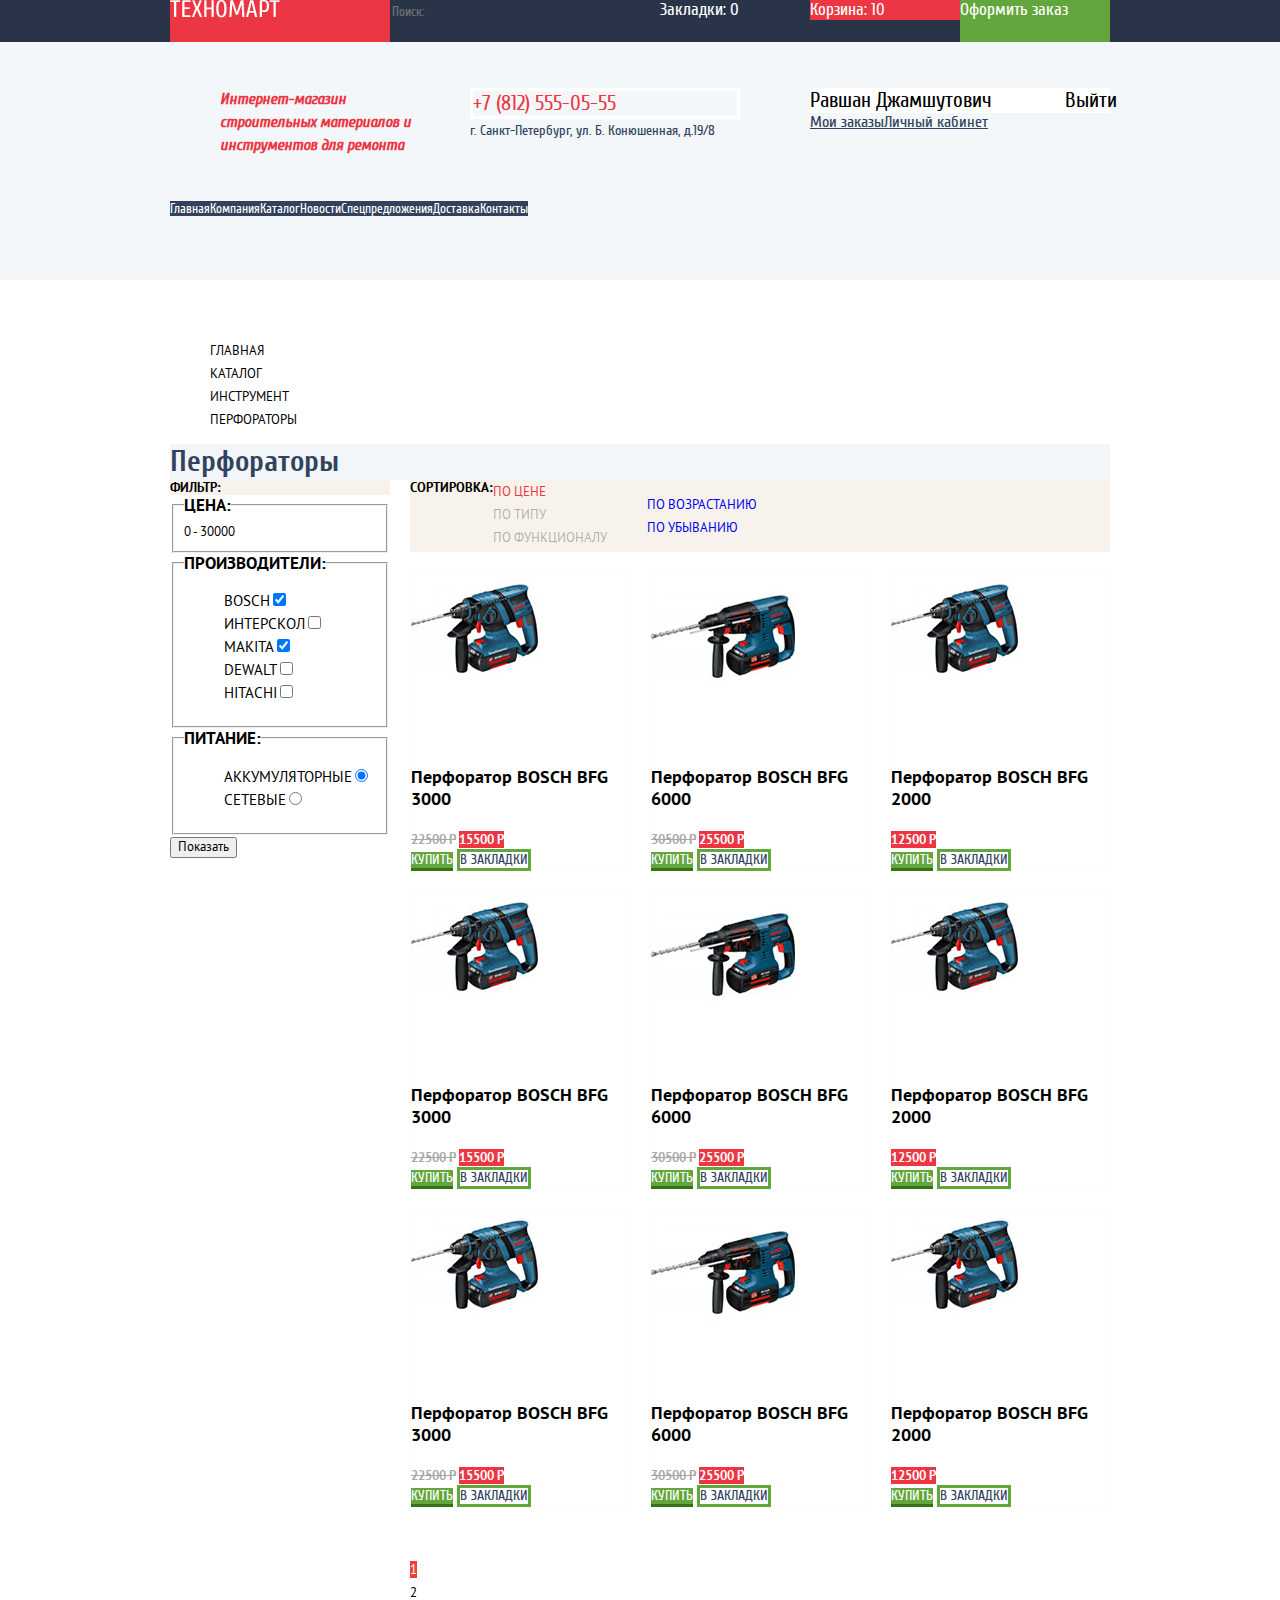
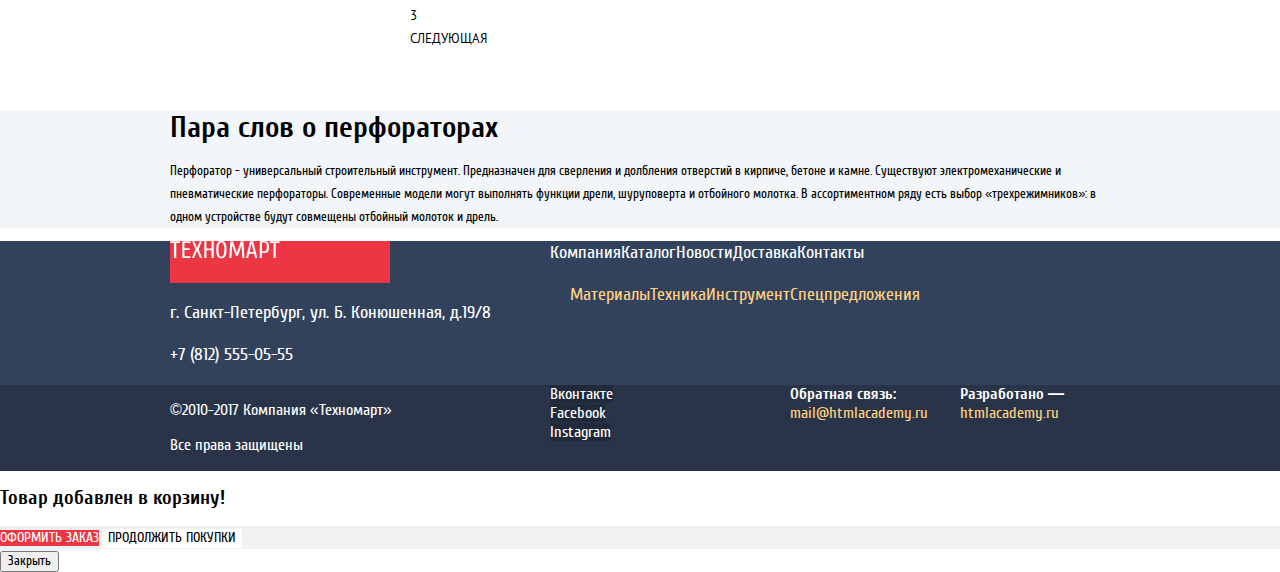
==== catalog.html @ e7d756a6 "Построил сетку личного проекта" ====
<!DOCTYPE html>
<html lang="ru">
  <head>
    <meta charset="utf-8">
    <title>HTML Academy: Техномарт</title>
    <link rel="stylesheet" href="css/normalize.css">
    <link rel="stylesheet" href="css/style.css">
  </head>
  <body>

    <header class="header">

      <div class="header-top">
        <div class="container">
          <a href="index.html" class="logo">
            <img src="img/logo.png" alt="Техномарт" width="110" height="18">
          </a>
          <form class="form-search" action="https://echo.htmlacademy.ru" method="post">
            <input type="search" placeholder="Поиск:" name="search">
          </form>
          <ul class="purchase-nav">
            <li><a href="#">Закладки: 0</a></li>
            <li><a href="#" class="header-cart header-cart-active">Корзина: 10</a></li>
          </ul>
          <a href="#" class="header-purchase">Оформить заказ</a>
        </div>
      </div>


      <div class="header-middle">
        <div class="container">
          <p class="header-title">
            <b>Интернет-магазин строительных материалов и инструментов для ремонта</b>
          </p>
          <div class="header-contacts">
            <p class="header-tel">+7 (812) 555-05-55</p>
            <p class="header-adress">г. Санкт-Петербург, ул. Б. Конюшенная, д.19/8</p>
          </div>
          <div class="header-user">
            <ul class="user-nav user-nav-autorized">
              <li><a href="#" class="user-nav-profile">Равшан Джамшутович</a></li>
              <li><a href="#" class="user-nav-quit">Выйти</a> </li>
            </ul>
            <ul class="profile-nav">
              <li><a href="#">Мои заказы</a></li>
              <li><a href="#">Личный кабинет</a></li>
            </ul>
          </div>

        </div>
      </div>

      <nav class="main-nav header-bottom">
        <ul class="site-nav container">
          <li><a href="index.html">Главная</a></li>
          <li><a href="info.html">Компания</a></li>
          <li><a href="catalog.html">Каталог</a></li>
          <li><a href="news.html">Новости</a></li>
          <li><a href="offers.html">Спецпредложения</a></li>
          <li><a href="delivery.html">Доставка</a></li>
          <li><a href="contact.html">Контакты</a></li>
        </ul>
      </nav>
    </header>

    <main class="inner-page">
      <div class="container">
        <ul class="breadcrumbs">
          <li><a href="index.html">Главная</a></li>
          <li><a href="catalog.html">Каталог</a></li>
          <li><a href="#">Инструмент</a></li>
          <li><a>Перфораторы</a></li>
        </ul>
        <h1 class="page-title">Перфораторы</h1>

        <div class="columns">
          <section class="filter">
            <h2>Фильтр:</h2>
            <form class="form-filter" action="https://echo.htmlacademy.ru" method="post">
              <fieldset class="filter-price">
                <legend>Цена:</legend>
                <div class="filter-range">
                  <div>
                    <span></span>
                    <span></span>
                    <span></span>
                  </div>
                  <div>
                    <span>0</span>
                    <span>-</span>
                    <span>30000</span>
                  </div>
                </div>
              </fieldset>
              <fieldset class="filter-brand">
                <legend>Производители:</legend>
                <ul>
                  <li>
                    <label for="bosch">Bosch</label>
                    <input type="checkbox" name="bosch" id="bosch" checked>
                  </li>
                  <li>
                    <label for="interskol">Интерскол</label>
                    <input type="checkbox" name="interskol" id="interskol">
                  </li>
                  <li>
                    <label for="makita">Makita</label>
                    <input type="checkbox" name="makita" id="makita" checked>
                  </li>
                  <li>
                    <label for="dewalt">Dewalt</label>
                    <input type="checkbox" name="dewalt" id="dewalt">
                  </li>
                  <li>
                    <label for="hitachi">Hitachi</label>
                    <input type="checkbox" name="hitachi" id="hitachi">
                  </li>
                </ul>
              </fieldset>
              <fieldset class="filter-power">
                <legend>Питание:</legend>
                <ul>
                  <li>
                    <label for="battery">Аккумуляторные</label>
                    <input type="radio" name="power-supply" value="battery" id="battery" checked>
                  </li>
                  <li>
                    <label for="mains">Сетевые</label>
                    <input type="radio" name="power-supply" value="mains" id="mains">
                  </li>
                </ul>
              </fieldset>
              <button type="submit">Показать</button>
            </form>
          </section>

          <div class="wrapper">
            <section class="sort">
              <h2>Сортировка:</h2>
              <ul class="sort-list">
                <li class="sort-item sort-item-current">
                  <a href="#">По цене</a>
                </li>
                <li class="sort-item">
                  <a href="#">По типу</a>
                </li>
                <li class="sort-item">
                  <a href="#">По функционалу</a>
                </li>
              </ul>
              <ul class="sort-order">
                <li>
                  <a href="#">По возрастанию</a>
                </li>
                <li>
                  <a href="#">По убыванию</a>
                </li>
              </ul>
            </section>

            <section class="product">
              <h2 class="visually-hidden">Список товаров</h2>
              <ul class="product-list">
                <li class="product-item">
                  <a href="#">
                    <p class="product-image">
                      <img src="img/bfg-2000-3000.jpg" alt="BOSCH BFG 3000" width="127" height="112">
                    </p>
                    <h3 class="product-name">Перфоратор <span class="product-model">bosch bfg 3000</span></h3>
                    <span class="product-discount">22500 Р</span>
                    <b class="product-price">15500 P</b>
                  </a>
                  <div class="product-buttons">
                    <a href="#" class="product-buy">Купить</a>
                    <a href="#" class="product-bookmark">В закладки</a>
                  </div>
                </li>
                <li class="product-item">
                  <a href="#" class="product-link">
                    <p class="product-image">
                      <img src="img/bfg-6000.jpg" alt="BOSCH BFG 6000" width="144" height="128">
                    </p>
                    <h3 class="product-name">Перфоратор <span class="product-model">bosch bfg 6000</span></h3>
                    <span class="product-discount">30500 Р</span>
                    <b class="product-price">25500 P</b>
                  </a>
                  <div class="product-buttons">
                    <a href="#" class="product-buy">Купить</a>
                    <a href="#" class="product-bookmark">В закладки</a>
                  </div>
                </li>
                <li class="product-item">
                  <a href="#" class="product-link">
                    <p class="product-image">
                      <img src="img/bfg-2000-3000.jpg" alt="BOSCH BFG 3000" width="127" height="112">
                    </p>
                    <h3 class="product-name">Перфоратор <span class="product-model">bosch bfg 2000</span></h3>
                    <b class="product-price">12500 P</b>
                  </a>
                  <div class="product-buttons">
                    <a href="#" class="product-buy">Купить</a>
                    <a href="#" class="product-bookmark">В закладки</a>
                  </div>
                </li>
                <li class="product-item">
                  <a href="#" class="product-link">
                    <p class="product-image">
                      <img src="img/bfg-2000-3000.jpg" alt="BOSCH BFG 3000" width="127" height="112">
                    </p>
                    <h3 class="product-name">Перфоратор <span class="product-model">bosch bfg 3000</span></h3>
                    <span class="product-discount">22500 Р</span>
                    <b class="product-price">15500 P</b>
                  </a>
                  <div class="product-buttons">
                    <a href="#" class="product-buy">Купить</a>
                    <a href="#" class="product-bookmark">В закладки</a>
                  </div>
                </li>
                <li class="product-item">
                  <a href="#" class="product-link">
                    <p class="product-image">
                      <img src="img/bfg-6000.jpg" alt="BOSCH BFG 6000" width="144" height="128">
                    </p>
                    <h3 class="product-name">Перфоратор <span class="product-model">bosch bfg 6000</span></h3>
                    <span class="product-discount">30500 Р</span>
                    <b class="product-price">25500 P</b>
                  </a>
                  <div class="product-buttons">
                    <a href="#" class="product-buy">Купить</a>
                    <a href="#" class="product-bookmark">В закладки</a>
                  </div>
                </li>
                <li class="product-item">
                  <a href="#" class="product-link">
                    <p class="product-image">
                      <img src="img/bfg-2000-3000.jpg" alt="BOSCH BFG 3000" width="127" height="112">
                    </p>
                    <h3 class="product-name">Перфоратор <span class="product-model">bosch bfg 2000</span></h3>
                    <b class="product-price">12500 P</b>
                  </a>
                  <div class="product-buttons">
                    <a href="#" class="product-buy">Купить</a>
                    <a href="#" class="product-bookmark">В закладки</a>
                  </div>
                </li>
                <li class="product-item">
                  <a href="#" class="product-link">
                    <p class="product-image">
                      <img src="img/bfg-2000-3000.jpg" alt="BOSCH BFG 3000" width="127" height="112">
                    </p>
                    <h3 class="product-name">Перфоратор <span class="product-model">bosch bfg 3000</span></h3>
                    <span class="product-discount">22500 Р</span>
                    <b class="product-price">15500 P</b>
                  </a>
                  <div class="product-buttons">
                    <a href="#" class="product-buy">Купить</a>
                    <a href="#" class="product-bookmark">В закладки</a>
                  </div>
                </li>
                <li class="product-item">
                  <a href="#" class="product-link">
                    <p class="product-image">
                      <img src="img/bfg-6000.jpg" alt="BOSCH BFG 6000" width="144" height="128">
                    </p>
                    <h3 class="product-name">Перфоратор <span class="product-model">bosch bfg 6000</span></h3>
                    <span class="product-discount">30500 Р</span>
                    <b class="product-price">25500 P</b>
                  </a>
                  <div class="product-buttons">
                    <a href="#" class="product-buy">Купить</a>
                    <a href="#" class="product-bookmark">В закладки</a>
                  </div>
                </li>
                <li class="product-item">
                  <a href="#" class="product-link">
                    <p class="product-image">
                      <img src="img/bfg-2000-3000.jpg" alt="BOSCH BFG 3000" width="127" height="112">
                    </p>
                    <h3 class="product-name">Перфоратор <span class="product-model">bosch bfg 2000</span></h3>
                    <b class="product-price">12500 P</b>
                  </a>
                  <div class="product-buttons">
                    <a href="#" class="product-buy">Купить</a>
                    <a href="#" class="product-bookmark">В закладки</a>
                  </div>
                </li>
              </ul>
            </section>
            <ul class="pagination-list">
              <li class="pagination-item pagination-item-current"><a>1</a></li>
              <li class="pagination-item"><a href="#">2</a></li>
              <li class="pagination-item"><a href="#">3</a></li>
              <li class="pagination-item"><a href="#">Следующая</a></li>
            </ul>
          </div>
        </div>
      </div>

      <article class="product-info">
        <div class="container">
          <h2>Пара слов о перфораторах</h2>
          <p>Перфоратор - универсальный строительный инструмент. Предназначен для сверления и долбления отверстий в кирпиче,
          бетоне и камне. Cуществуют электромеханические и пневматические перфораторы. Современные модели могут выполнять
          функции дрели, шуруповерта и отбойного молотка. В ассортиментном ряду есть выбор «трехрежимников»: в одном устройстве
          будут совмещены отбойный молоток и дрель.</p>
        </div>
      </article>

    </main>

    <footer class="footer">
      <div class="footer-top">
        <div class="container">
          <a class="logo">
            <img src="img/logo.png" alt="Техномарт" width="110" height="18">
          </a>
          <ul class="footer-nav site-nav">
            <li><a href="info.html">Компания</a></li>
            <li><a href="catalog.html">Каталог</a></li>
            <li><a href="news.html">Новости</a></li>
            <li><a href="delivery.html">Доставка</a></li>
            <li><a href="contact.html">Контакты</a></li>
          </ul>
        </div>
      </div>
      <div class="footer-middle">
        <div class="container">
          <div class="footer-contact">
            <p class="footer-adress">г. Санкт-Петербург, ул. Б. Конюшенная, д.19/8</p>
            <p class="footer-tel">+7 (812) 555-05-55</p>
          </div>
          <ul class="footer-catalog">
            <li><a href="#">Материалы</a></li>
            <li><a href="#">Техника</a></li>
            <li><a href="#">Инструмент</a></li>
            <li><a href="#">Спецпредложения</a></li>
          </ul>
        </div>
      </div>
      <div class="footer-bottom">
        <div class="container">
          <div class="footer-copyright">
            <p>&copy;2010-2017 Компания «Техномарт»</p>
            <p>Все права защищены</p>
          </div>
          <b class="visually-hidden">Мы в социальных сетях</b>
          <ul class="footer-social">
            <li class="social-button social-button-vk"><a href="#">Вконтакте</a></li>
            <li class="social-button social-button-fb"><a href="#">Facebook</a></li>
            <li class="social-button social-button-in"><a href="#">Instagram</a></li>
          </ul>
          <div class="footer-feedback">
            <b>Обратная связь:</b>
            <a href="mailto:mail@htmlacademy.ru">mail@htmlacademy.ru</a>
          </div>
          <div class="footer-develop">
            <b>Разработано —</b>
            <a href="https://htmlacademy.ru/intensive/htmlcss">htmlacademy.ru</a>
          </div>
        </div>
      </div>
    </footer>

    <section class="modal modal-cart">
      <h2>Товар добавлен в корзину!</h2>
      <div class="modal-cart-buttons">
        <a href="#" class="button">Оформить заказ</a>
        <button type="button">Продолжить покупки</button>
      </div>
      <button type="button" class="modal-close">Закрыть</button>
    </section>

  </body>
</html>
---- css/style.css ----
@font-face {
  font-family: 'Cuprum';
  font-style: normal;
  font-weight: 400;
  src:  url('../fonts/cuprum.woff2') format('woff2');
}

@font-face {
  font-family: 'Cuprum';
  font-style: italic;
  font-weight: 400;
  src:  url('../fonts/cuprumitalic.woff2') format('woff2');
}

@font-face {
  font-family: 'Cuprum';
  font-style: normal;
  font-weight: 700;
  src:  url('../fonts/cuprumbold.woff2') format('woff2');
}

@font-face {
  font-family: 'PT Sans';
  font-style: normal;
  font-weight: 400;
  src:  url('../fonts/ptsans.woff2') format('woff2');
}

@font-face {
  font-family: 'PT Sans';
  font-style: normal;
  font-weight: 700;
  src:  url('../fonts/ptsansbold.woff2') format('woff2');
}

body {
  margin: 0;
  padding: 0;

  font-family: 'Cuprum', Arial, sans-serif;
  font-size: 13px;
  font-weight: normal;
  line-height: 23px;
  color: black;
}

a {
  text-decoration: none;
}

.visually-hidden {
  position: absolute;
  width: 1px;
  height: 1px;
  margin: -1px;
  border: none;
  padding: 0;
  clip: rect(0 0 0 0);
  overflow: hidden;
}

.button {
  font-size: 14px;
  line-height: 18px;
  color: white;
  text-transform: uppercase;
  background-color: rgb(238, 54, 67);
  border: none;
}

.container {
  width: 940px;
  margin: 0 auto;
  padding: 0 10px;
}

.main-page h2 {
  font-size: 30px;
  line-height: 36px;
  color: #000000;
}

.logo {
  display: block;
  width: 220px;
  height: 42px;
}

.logo,
.button {
  background-color: #ed3643;
}

.logo:hover,
.logo:focus,
.button:hover,
.button:focus {
  background-color: #ca2c37;
}

.logo:active,
.button:active {
  background-color: #ba2732;
}

.header {
  display: flex;
  flex-direction: column;
  margin-bottom: 59px;
  background-color: rgb(243, 247, 249);
}

.header-top .container {
  display: flex;
}

.header-top {
  background-color: rgb(41, 52, 73);
}

.header-top a {
  font-family: 'Cuprum', Arial, sans-serif;
  font-size: 17px;
  font-weight: normal;
  line-height: 20px;
  color: white;
}

.form-search input[type="search"] {
  width: 270px;
  background-color: rgb(41, 52, 73);
  border: none;
}

.header-middle {
  padding-top: 46px;
  padding-bottom: 40px;
}

.header-middle .container {
  display: flex;
}

.header-title {
  width: 220px;
  margin: 0;
  padding-left: 50px;
  padding-right: 30px;
  font-style: italic;
  font-size: 16px;
  line-height: 23px;
  color: rgb(238, 54, 67);
}

.header-contacts {
  width: 270px;
}

.header-tel {
  box-sizing: border-box;
  width: 270px;
  margin: 0;
  font-size: 21px;
  line-height: 25px;
  color: rgb(238, 54, 67);
  border-style: solid;
  border-width: 3px;
  border-color: white;
}

.header-adress {
  margin: 0;
  font-size: 14px;
  line-height: 24px;
  color: #32425c;
}

.header-user {
  display: flex;
  flex-direction: column;
  width: 300px;
  margin-left: auto;
}

.user-nav {
  display: flex;
  justify-content: space-between;
  padding: 0;
  margin: 0;
  list-style: none;
}

.user-nav-login {
  display: block;
  width: 121px;
  margin-left: 19px;
}

.user-nav-registration {
  display: block;
  width: 150px;
}

.user-nav a {
  font-size: 21px;
  line-height: 25px;
  color: black;
  background-color: white;
}

.user-nav a:hover,
.user-nav a:focus {
  color: #ee4039;
}

.user-nav a:active {
  color: rgba(0, 0, 0, 0.3);
}

.user-nav-autorized a:hover,
.user-nav-autorized a:focus {
  color: #000000;
}

.purchase-nav {
  display: flex;
  padding: 0;
  margin: 0;
  list-style: none;
}

.purchase-nav a {
  display: block;
  width: 150px;
}

.purchase-nav a:hover,
.purchase-nav a:focus {
  background-color: rgb(33, 42, 58);
}

.purchase-nav a:active {
  color: rgba(255, 255, 255, 0.6);
  background-color: rgb(22, 29, 41);
}

.purchase-nav .header-cart-active {
  background-color: #ed3643;
}

.purchase-nav .header-cart-active:hover,
.purchase-nav .header-cart-active:focus {
  background-color: #ca2c37;
}

.purchase-nav .header-cart-active:active {
  background-color: #ba2732;
}

.header-purchase {
  width: 150px;
  background-color: rgb(99, 166, 62);
}

.header-purchase:hover,
.header-purchase:focus {
  background-color: rgb(95, 187, 45);
}

.header-purchase:active {
  color: rgba(255, 255, 255, 0.5);
  background-color: rgb(81, 133, 52);
}

.header-bottom {
  margin-bottom: 60px;
}

.site-nav {
  display: flex;
  list-style: none;
}

.main-nav a {
  color: white;
  background-color: rgb(50, 66, 92);
}

.main-nav a:hover,
.main-nav a:focus {
  background-color: rgb(41, 52, 73);
}

.main-nav a:active {
  color: rgba(255, 255, 255, 0.6);
  background-color: rgb(29, 39, 57);
}

.catalog-wrapper {
  display: flex;
  flex-direction: column;
}

.catalog-list {
  display: flex;
  padding: 0;
  margin: 0;
  margin-bottom: 20px;
  justify-content: space-between;
  list-style: none;
}

.catalog-list li {
  width: 300px;
}

.catalog-item-material {
  background-color: rgb(255, 191, 71);
}

.catalog-item-tool {
  background-color: rgb(59, 188, 227);
}

.catalog-item-equipment {
  background-color: rgb(220, 145, 216);
}

.catalog a,
.catalog-offers a {
  font-size: 14px;
  line-height: 18px;
  color: white;
  text-transform: uppercase;
  background-color: rgba(0, 0, 0, 0.1);
}

.catalog a:hover,
.catalog a:focus,
.catalog-offers a:hover,
.catalog-offers a:focus {
  background-color: rgba(0, 0, 0, 0.2);
}

.catalog a:active,
.catalog-offers a:active {
  background-color: rgba(0, 0, 0, 0.3);
}

.catalog h3,
.catalog-offers h3 {
  font-weight: 700;
  font-size: 24px;
  line-height: 30px;
  color: white;
}

.catalog-columns {
  display: flex;
  margin-bottom: 53px;
  justify-content: space-between;
}

.catalog-slider {
  width: 620px;
  background-color: #32425c;
}

.catalog-slider h3 {
  font-size: 36px;
  line-height: 44px;
  text-transform: uppercase;
  color: #ffffff;
}

.catalog-slider p {
  font-size: 18px;
  line-height: 24px;
  color: #ffffff;
}

.catalog-offers-list {
  display: flex;
  flex-direction: column;
  margin: 0;
  padding: 0;
  list-style: none;
}

.catalog-offers-list li {
  width: 300px;
}

.catalog-offers-discount {
  margin-bottom: 20px;
  background-color: #8ed790;
}

.catalog-offers-delivery {
  background-color: #ffc048;
}

.popular h2 {
  margin: 0;
  color: #32425c;
}

.popular-top {
  display: flex;
  justify-content: space-between;
  background-color: #f9f5f0;
  margin-bottom: 20px;
  padding: 25px 24px 26px;
}

.product-list {
  display: flex;
  justify-content: space-between;
  margin: 0;
  padding: 0;
  list-style: none;
}

.product-list li {
  box-sizing: border-box;
  width: 220px;
  border: 1px solid #fbfbfb;
  margin-bottom: 20px;
}

.product-image {
  width: 218px;
  height: 175px;
  margin: 0;
}

.product h3,
.product-discount,
.product-price {
  font-family: 'PT Sans', Arial, sans-serif;
  font-weight: 700;
  font-style: normal;
}

.product h3 {
  font-size: 18px;
  line-height: 22px;
  color: black;
}

.product-model {
  color: black;
  text-transform: uppercase;
}

.product-discount {
  text-decoration: line-through;
  color: #a9a9a9;
}

.product-price {
  color: #ffffff;
  background-color: #ee3643;
}

.product-buttons {
  font-size: 14px;
  line-height: 18px;
  text-transform: uppercase;
}

.product-buy {
  color: #fff;
  background-color: #63a63e;
  border-bottom: 3px #367315 solid;
}

.product-buy:hover,
.product-buy:focus {
  background-color: #5fbb2d;
}

.product-buy:active {
  background-color: #367315;
}

.product-bookmark {
  color: #32425c;
  border: 3px #63a63e solid;
}

.product-bookmark:hover,
.product-bookmark:focus {
  border-color: #32425c;
}

.product-bookmark:active {
  color: rgba(50, 66, 92, 0.3);
  border-color: rgba(50, 66, 92, 0.3);
}

.brand {
  margin-bottom: 65px;
}

.brand-list {
  display: flex;
  justify-content: space-between;
  flex-wrap: wrap;
  margin: 0;
  padding: 0;
  list-style: none;
}

.brand-list li {
  box-sizing: border-box;
  margin-bottom: 20px;
  width: 220px;
  height: 145px;
  border: 1px solid #fbfbfb;
}

.brand-image:active {
  opacity: 0.3;
}

.services {
  background-color: #f5f8fa;
  padding-bottom: 102px;
  margin-bottom: 70px;
}

.services h2 {
  margin: 0;
  color: #000000;
}

.services-slider {
  display: flex;
  justify-content: space-between;
}

.services-list {
  width: 240px;
  padding: 0;
  margin: 0;
  list-style: none;
}

.services-item label {
  display: block;
  width: 240px;
  color: #ffffff;
  background-color: #32425c;
}

.services-item label:hover,
.services-item label:focus {
  background-color: #293449;
}

.services-item-current label,
.services-item-current label:hover,
.services-item-current label:focus {
  color: #32425c;
  background-color: #ffffff;
}

.services-slides {
    width: 620px;
}

.services-name {
  font-size: 36px;
  line-height: 42px;
  color: #32425c;
}

.index-columns {
  display: flex;
  justify-content: space-between;
  margin-bottom: 86px;
}

.info {
  width: 560px;
}

.info h2 {
  margin: 0;
}

.contact {
  width: 300px;
}

.contact h2 {
  margin: 0;
}

.partners-list {
  font-size: 18px;
  line-height: 22px;
  list-style: none;
}

.footer {
  background-color: #32425c;
}

.footer .container {
  width: 950px;
  padding-right: 0;
}

.footer-top .container {
  display: flex;
  justify-content: space-between;
}

.footer-nav {
  display: flex;
  width: 570px;
  margin: 0;
  padding: 0;
}

.footer a,
.footer-adress,
.footer-tel {
  font-size: 18px;
  line-height: 24px;
}

.footer-nav a,
.footer-adress,
.footer-tel {
  color: #ffffff;
}

.footer-top a:hover,
.footer-top a:focus,
.footer-middle a:hover,
.footer-middle a:focus,
.footer-bottom a:hover,
.footer-bottom a:focus {
  text-decoration: underline;
}

.footer-middle .container {
  display: flex;
  justify-content: space-between;
}

.footer-middle a:active {
  color: rgba(255, 255, 255, 0.5);
}

.footer-contact {
  width: 330px;
}

.footer-catalog {
  display: flex;
  width: 550px;
  margin: 0;
  padding: 0;
  list-style: none;
}

.footer-middle a,
.footer-bottom a {
  color: #ffd180;
}

.footer-middle a:active,
.footer-bottom a:active {
  color: rgba(255, 209, 128, 0.5);
}

.footer-bottom {
  background-color: #293449;
}

.footer-bottom .container {
  display: flex;
  color: #ffffff;
  width: 940px;
  padding-right: 10px;
}

.footer-social {
  width: 150px;
  margin: 0;
  margin-right: 90px;
  padding: 0;
  list-style: none;
}

.footer-copyright {
  width: 240px;
  margin-right: 140px;
}

.footer-social a {
  color: #ffffff;
  background-color: #212a3a;
}

.footer-social a:hover,
.footer-social a:focus {
  text-decoration: none;
  background-color: #ee3643;
}

.footer-feedback {
  width: 150px;
  margin-right: auto;
}

.footer-develop {
  width: 150px;
}

.footer-bottom,
.footer-bottom a {
  font-size: 16px;
  line-height: 19px;
}

.modal-message label {
  font-size: 18px;
  line-height: 22px;
}

.modal-message input,
.modal-message textarea {
  border: 2px #dee3e4 solid;
}


/* Catalog */

.profile-nav {
  display: flex;
  margin: 0;
  padding: 0;
  font-size: 16px;
  line-height: 19px;
  list-style: none;
}

.profile-nav a {
  color: #32425c;
  text-decoration: underline;
}

.profile-nav a:hover,
.profile-nav a:focus {
  color: #ee3643;
}

.profile-nav a:active {
  color: rgba(0, 0, 0, 0.3);
}

.user-nav-quit {
  display: block;
  width: 45px;
}

.user-nav-autorized a {
  display: block;
}

.user-nav-profile {
  display: block;
  width: 255px;
}

.breadcrumbs {
  list-style: none;
}

.breadcrumbs a {
  font-family: 'PT Sans', Arial, sans-serif;
  font-weight: 400;
  font-size: 13px;
  line-height: 16px;
  color: #000000;
}

.page-title {
  margin: 0;
  font-size: 30px;
  line-height: 36px;
  color: #32425c;
  background-color: #f2f6f8;
}

.sort {
  display: flex;
  width: 700px;
  margin-bottom: 20px;
}

.sort h2 {
  margin: 0;
}

.sort-list {
  margin: 0;
  padding: 0;
  list-style: none;
}

.sort-order {
  list-style: none;
}

.sort-list a {
  color: rgba(0, 0, 0, 0.3);
}

.sort-list a:hover,
.sort-list a:focus {
  color: #000000;
}

.sort-item-current a {
  color: #ee3643;
}

.filter {
  width: 220px;
}

.filter h2 {
  margin: 0;
}

.filter h2,
.sort {
  background-color: #f7f3ec;
}

.filter h2,
.sort h2 {
  font-size: 13px;
  line-height: 15px;
}

.breadcrumbs,
.filter,
.sort,
.pagination-list {
  font-family: 'PT Sans', Arial, sans-serif;
  font-weight: 400;
  text-transform: uppercase;
}

.filter-brand ul,
.filter-power ul {
  list-style: none;
}

.filter legend {
  font-weight: 700;
  font-size: 17px;
  line-height: 20px;
}

.filter-brand label,
.filter-power label {
  font-family: 'PT Sans', Arial, sans-serif;
  font-weight: 400;
  font-size: 15px;
  line-height: 18px;
}

.pagination-list {
  margin: 0;
  padding: 0;
  list-style: none;
}

.pagination-list a {
  font-size: 13px;
  line-height: 15px;
  color: #000000;
}

.pagination-item-current a {
  color: #ffffff;
  background-color: #ee4039;
}

.product-info {
  background-color: #f2f6f8;
}

.product-info h2 {
  margin: 0;
  font-size: 30px;
  line-height: 36px;
  color: #000000;
}

.modal-cart-buttons {
  background-color: #f1f1f1;
}

.modal-cart-buttons button {
  font-size: 14px;
  line-height: 17px;
  text-transform: uppercase;
  background-color: #ffffff;
  border: none;
}

.inner-page .product {
  margin-bottom: 32px;
}

.inner-page .product-list {
  flex-wrap: wrap;
  width: 700px;
}

.wrapper {
  display: flex;
  flex-direction: column;
  width: 700px;
}

.columns {
  display: flex;
  justify-content: space-between;
  margin-bottom: 60px;
}
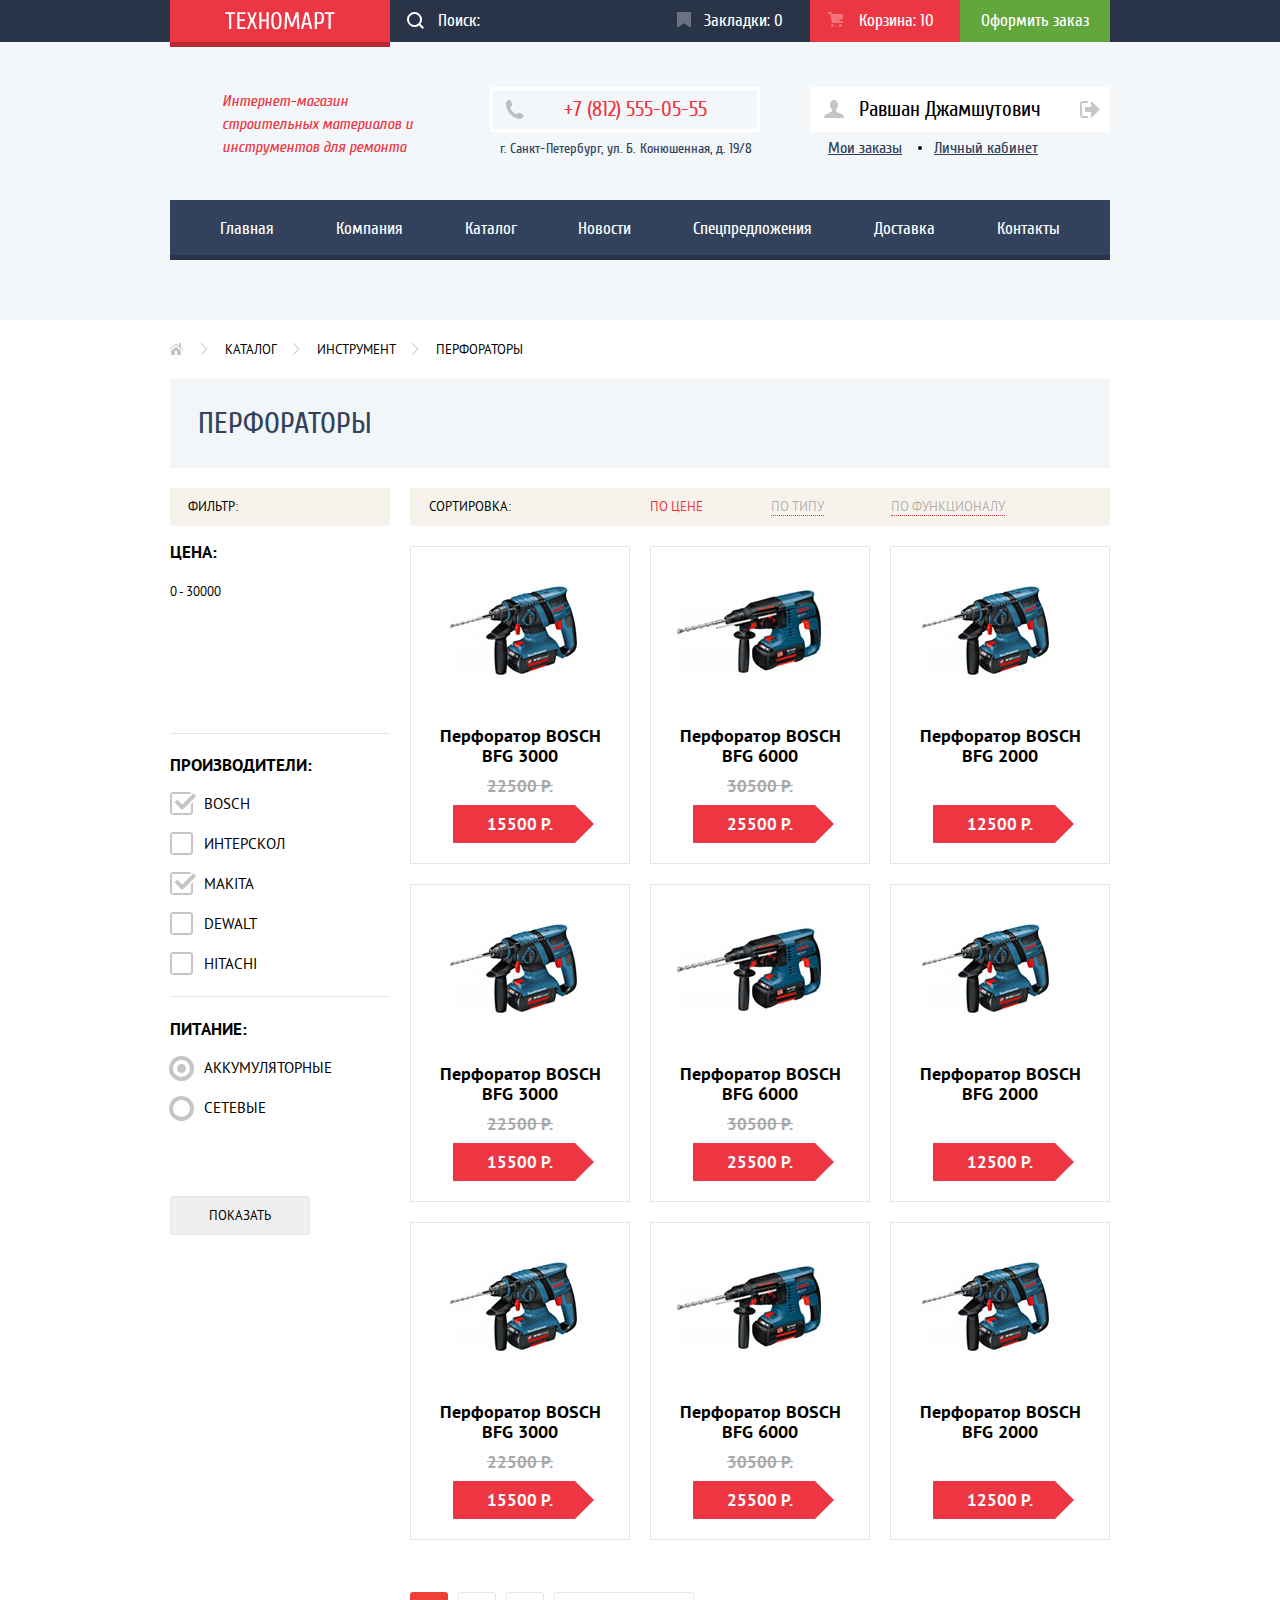
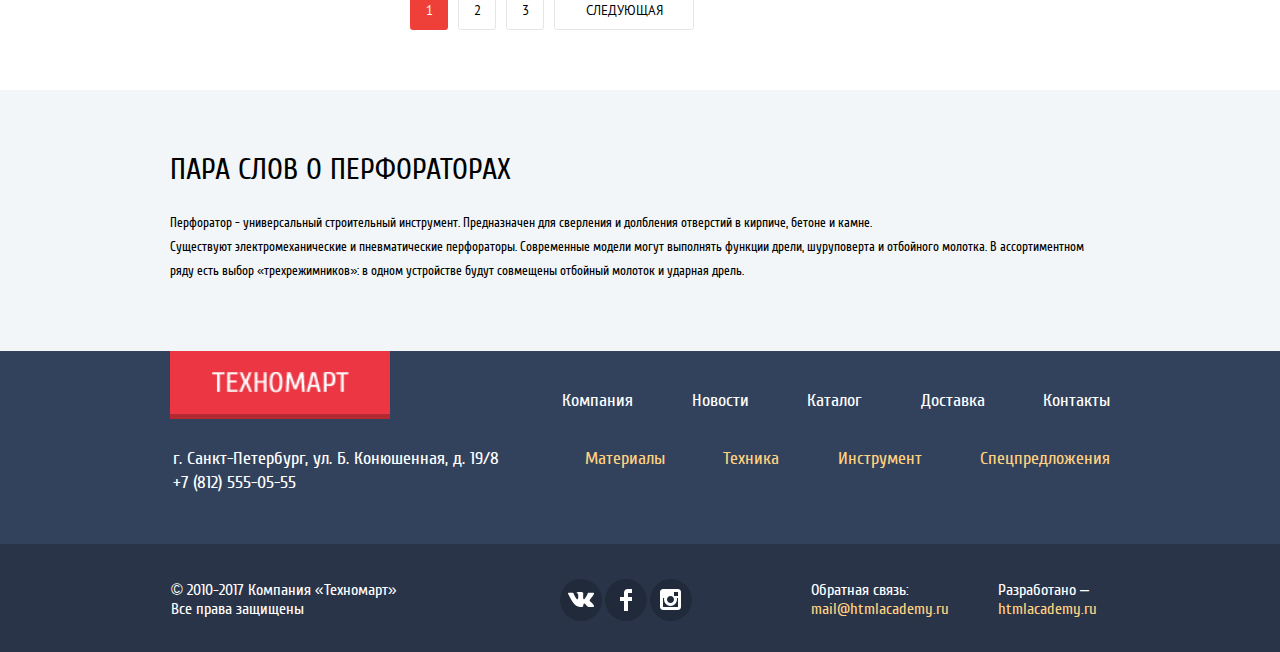
==== commit 3dcbc20a: "Добавил декоративные элементы" ====
--- a/catalog.html
+++ b/catalog.html
@@ -12,16 +12,35 @@
 
       <div class="header-top">
         <div class="container">
-          <a href="index.html" class="logo">
+          <a class="logo">
             <img src="img/logo.png" alt="Техномарт" width="110" height="18">
           </a>
           <form class="form-search" action="https://echo.htmlacademy.ru" method="post">
-            <input type="search" placeholder="Поиск:" name="search">
+            <input type="search" class="form-search-input" placeholder="Поиск:" name="search">
+            <svg xmlns="http://www.w3.org/2000/svg" width="17" height="17" viewBox="0 0 17 17" class="form-search-svg">
+              <path class="form-search-svg" fill="#ffffff" d="M17 15.586l-3.542-3.542A7.465 7.465 0 0 0 15 7.5 7.5 7.5 0 1 0
+                7.5 15c1.71 0 3.282-.579 4.544-1.542L15.586 17 17 15.586zM2 7.5C2 4.467 4.467 2 7.5 2
+                10.532 2 13 4.467 13 7.5c0 3.032-2.468 5.5-5.5 5.5A5.506 5.506 0 0 1 2 7.5z"/>
+            </svg>
           </form>
           <ul class="purchase-nav">
-            <li><a href="#">Закладки: 0</a></li>
-            <li><a href="#" class="header-cart header-cart-active">Корзина: 10</a></li>
-          </ul>
+            <li>
+              <a href="#" class="header-bookmark">
+                <svg xmlns="http://www.w3.org/2000/svg" width="14" height="16" viewBox="0 0 14 16">
+                  <path fill="#ffffff" d="M14 15c0 .55-.368.741-.818.426l-5.363-3.765c-.45-.315-1.187-.315-1.637
+                   0L.818 15.426C.368 15.741 0 15.55 0 15V1c0-.55.45-1 1-1h12c.55 0 1 .45 1 1v14z"/>
+                </svg>Закладки: 0
+              </a>
+            </li>
+            <li>
+              <a href="#" class="header-cart header-cart-active">
+                <svg xmlns="http://www.w3.org/2000/svg" width="15" height="15" viewBox="0 0 15 15">
+                  <circle fill="#ffffff" cx="4.5" cy="13.5" r="1.5"/>
+                  <circle fill="#ffffff" cx="12.5" cy="13.5" r="1.5"/>
+                  <path fill="#ffffff" d="M15 2H4.07l-.422-2H0v2h2.031l1.985 9H15V9H9.441L15 6.951z"/>
+                </svg>Корзина: 10
+              </a>
+            </li>
           <a href="#" class="header-purchase">Оформить заказ</a>
         </div>
       </div>
@@ -34,16 +53,35 @@
           </p>
           <div class="header-contacts">
             <p class="header-tel">+7 (812) 555-05-55</p>
-            <p class="header-adress">г. Санкт-Петербург, ул. Б. Конюшенная, д.19/8</p>
+            <p class="header-adress">г. Санкт-Петербург, ул. Б. Конюшенная, д. 19/8</p>
           </div>
           <div class="header-user">
             <ul class="user-nav user-nav-autorized">
-              <li><a href="#" class="user-nav-profile">Равшан Джамшутович</a></li>
-              <li><a href="#" class="user-nav-quit">Выйти</a> </li>
+              <li>
+                <a href="#" class="user-nav-profile">
+                  <svg xmlns="http://www.w3.org/2000/svg" width="20" height="18" viewBox="0 0 20 18">
+                    <path fill="#c5c5c5" d="M17.881 14.166c-2.144-.735-4.256-1.666-5.207-2.39-.657-.501-.77-1.618-.517-2.415
+                      1.118-.903 1.864-2.477 1.864-4.278C14.021 2.276 12.221 0 10 0S5.979 2.276 5.979 5.083c0 1.801.746 3.374
+                      1.863 4.277.253.798.141 1.915-.517 2.416-.95.724-3.063 1.654-5.207 2.39S0 18 0 18h20s.025-3.099-2.119-3.834z"/>
+                  </svg>Равшан Джамшутович
+                </a>
+              </li>
+              <li>
+                <a href="#" class="user-nav-quit">
+                  <span class="visually-hidden">Выйти</span>
+                  <svg xmlns="http://www.w3.org/2000/svg" width="21" height="17" viewBox="0 0 21 17">
+                    <g fill="#c5c5c5">
+                      <path fill="#c5c5c5" d="M21 8.5L12.125 0v6h-6v5h6v6z"/>
+                      <path fill="#c5c5c5" d="M3.106 13.952V3.048c.018-.376.171-1.057 1.01-1.057h5.027V0H4.116C1.938
+                        0 1.112 1.81 1.087 3.027v10.946C1.112 15.189 1.938 17 4.116 17h5.027v-1.99H4.116c-.839 0-.992-.683-1.01-1.058z"/>
+                    </g>
+                  </svg>
+                </a>
+              </li>
             </ul>
             <ul class="profile-nav">
-              <li><a href="#">Мои заказы</a></li>
-              <li><a href="#">Личный кабинет</a></li>
+              <li><a href="#" class="profile-nav-order">Мои заказы</a></li>
+              <li><a href="#" class="profile-nav-account">Личный кабинет</a></li>
             </ul>
           </div>
 
@@ -51,22 +89,24 @@
       </div>
 
       <nav class="main-nav header-bottom">
-        <ul class="site-nav container">
-          <li><a href="index.html">Главная</a></li>
-          <li><a href="info.html">Компания</a></li>
-          <li><a href="catalog.html">Каталог</a></li>
-          <li><a href="news.html">Новости</a></li>
-          <li><a href="offers.html">Спецпредложения</a></li>
-          <li><a href="delivery.html">Доставка</a></li>
-          <li><a href="contact.html">Контакты</a></li>
-        </ul>
+        <div class="container">
+          <ul class="site-nav">
+            <li><a href="index.html">Главная</a></li>
+            <li><a href="info.html">Компания</a></li>
+            <li><a href="catalog.html">Каталог</a></li>
+            <li><a href="news.html">Новости</a></li>
+            <li><a href="offers.html">Спецпредложения</a></li>
+            <li><a href="delivery.html">Доставка</a></li>
+            <li><a href="contact.html">Контакты</a></li>
+          </ul>
+        </div>
       </nav>
     </header>
 
     <main class="inner-page">
       <div class="container">
         <ul class="breadcrumbs">
-          <li><a href="index.html">Главная</a></li>
+          <li><a href="index.html" class="breadcrumbs-home"><span class="visually-hidden">Главная</span></a></li>
           <li><a href="catalog.html">Каталог</a></li>
           <li><a href="#">Инструмент</a></li>
           <li><a>Перфораторы</a></li>
@@ -75,7 +115,7 @@
 
         <div class="columns">
           <section class="filter">
-            <h2>Фильтр:</h2>
+            <h2 class="filter-title">Фильтр:</h2>
             <form class="form-filter" action="https://echo.htmlacademy.ru" method="post">
               <fieldset class="filter-price">
                 <legend>Цена:</legend>
@@ -96,24 +136,24 @@
                 <legend>Производители:</legend>
                 <ul>
                   <li>
+                    <input type="checkbox" class="visually-hidden filter-input-checkbox" name="bosch" id="bosch" checked>
                     <label for="bosch">Bosch</label>
-                    <input type="checkbox" name="bosch" id="bosch" checked>
-                  </li>
-                  <li>
+                  </li>
+                  <li>
+                    <input type="checkbox" class="visually-hidden filter-input-checkbox" name="interskol" id="interskol">
                     <label for="interskol">Интерскол</label>
-                    <input type="checkbox" name="interskol" id="interskol">
-                  </li>
-                  <li>
+                  </li>
+                  <li>
+                    <input type="checkbox" class="visually-hidden filter-input-checkbox" name="makita" id="makita" checked>
                     <label for="makita">Makita</label>
-                    <input type="checkbox" name="makita" id="makita" checked>
-                  </li>
-                  <li>
+                  </li>
+                  <li>
+                    <input type="checkbox" class="visually-hidden filter-input-checkbox" name="dewalt" id="dewalt">
                     <label for="dewalt">Dewalt</label>
-                    <input type="checkbox" name="dewalt" id="dewalt">
-                  </li>
-                  <li>
+                  </li>
+                  <li>
+                    <input type="checkbox" class="visually-hidden filter-input-checkbox" name="hitachi" id="hitachi">
                     <label for="hitachi">Hitachi</label>
-                    <input type="checkbox" name="hitachi" id="hitachi">
                   </li>
                 </ul>
               </fieldset>
@@ -121,12 +161,12 @@
                 <legend>Питание:</legend>
                 <ul>
                   <li>
+                    <input type="radio" class="visually-hidden filter-input-radio" name="power-supply" value="battery" id="battery" checked>
                     <label for="battery">Аккумуляторные</label>
-                    <input type="radio" name="power-supply" value="battery" id="battery" checked>
-                  </li>
-                  <li>
+                  </li>
+                  <li>
+                    <input type="radio" class="visually-hidden filter-input-radio" name="power-supply" value="mains" id="mains">
                     <label for="mains">Сетевые</label>
-                    <input type="radio" name="power-supply" value="mains" id="mains">
                   </li>
                 </ul>
               </fieldset>
@@ -136,153 +176,158 @@
 
           <div class="wrapper">
             <section class="sort">
-              <h2>Сортировка:</h2>
-              <ul class="sort-list">
-                <li class="sort-item sort-item-current">
-                  <a href="#">По цене</a>
-                </li>
-                <li class="sort-item">
-                  <a href="#">По типу</a>
-                </li>
-                <li class="sort-item">
-                  <a href="#">По функционалу</a>
-                </li>
-              </ul>
-              <ul class="sort-order">
-                <li>
-                  <a href="#">По возрастанию</a>
-                </li>
-                <li>
-                  <a href="#">По убыванию</a>
-                </li>
-              </ul>
+              <h2 class="sort-title">Сортировка:</h2>
+              <div class="sort-parameters">
+                <ul class="sort-parameters-list">
+                  <li class="sort-parameters-current">
+                    <a href="#">По цене</a>
+                  </li>
+                  <li>
+                    <a href="#">По типу</a>
+                  </li>
+                  <li>
+                    <a href="#">По функционалу</a>
+                  </li>
+                </ul>
+                <ul class="sort-order">
+                  <li>
+                    <a href="#" class="sort-order-up"><span class="visually-hidden">По возрастанию</span></a>
+                  </li>
+                  <li>
+                    <a href="#" class="sort-order-down"><span class="visually-hidden">По убыванию</span></a>
+                  </li>
+                </ul>
+              </div>
             </section>
 
             <section class="product">
               <h2 class="visually-hidden">Список товаров</h2>
               <ul class="product-list">
                 <li class="product-item">
+                  <div class="product-buttons">
+                    <a href="#" class="product-buy">Купить</a>
+                    <a href="#" class="product-bookmark">В закладки</a>
+                  </div>
                   <a href="#">
-                    <p class="product-image">
+                    <p class="product-image product-image-bfg3000">
                       <img src="img/bfg-2000-3000.jpg" alt="BOSCH BFG 3000" width="127" height="112">
                     </p>
                     <h3 class="product-name">Перфоратор <span class="product-model">bosch bfg 3000</span></h3>
-                    <span class="product-discount">22500 Р</span>
-                    <b class="product-price">15500 P</b>
-                  </a>
-                  <div class="product-buttons">
-                    <a href="#" class="product-buy">Купить</a>
-                    <a href="#" class="product-bookmark">В закладки</a>
-                  </div>
-                </li>
-                <li class="product-item">
-                  <a href="#" class="product-link">
-                    <p class="product-image">
+                    <span class="product-discount">22500 Р.</span>
+                    <b class="product-price">15500 P.</b>
+                  </a>
+                </li>
+                <li class="product-item">
+                  <div class="product-buttons">
+                    <a href="#" class="product-buy">Купить</a>
+                    <a href="#" class="product-bookmark">В закладки</a>
+                  </div>
+                  <a href="#" class="product-link">
+                    <p class="product-image product-image-bfg6000">
                       <img src="img/bfg-6000.jpg" alt="BOSCH BFG 6000" width="144" height="128">
                     </p>
                     <h3 class="product-name">Перфоратор <span class="product-model">bosch bfg 6000</span></h3>
-                    <span class="product-discount">30500 Р</span>
-                    <b class="product-price">25500 P</b>
-                  </a>
-                  <div class="product-buttons">
-                    <a href="#" class="product-buy">Купить</a>
-                    <a href="#" class="product-bookmark">В закладки</a>
-                  </div>
-                </li>
-                <li class="product-item">
-                  <a href="#" class="product-link">
-                    <p class="product-image">
+                    <span class="product-discount">30500 Р.</span>
+                    <b class="product-price">25500 P.</b>
+                  </a>
+                </li>
+                <li class="product-item">
+                  <div class="product-buttons">
+                    <a href="#" class="product-buy">Купить</a>
+                    <a href="#" class="product-bookmark">В закладки</a>
+                  </div>
+                  <a href="#" class="product-link">
+                    <p class="product-image product-image-bfg2000">
+                      <img src="img/bfg-2000-3000.jpg" alt="BOSCH BFG 2000" width="127" height="112">
+                    </p>
+                    <h3 class="product-name">Перфоратор <span class="product-model">bosch bfg 2000</span></h3>
+                    <span class="product-discount"></span>
+                    <b class="product-price">12500 P.</b>
+                  </a>
+                </li>
+                <li class="product-item">
+                  <div class="product-buttons">
+                    <a href="#" class="product-buy">Купить</a>
+                    <a href="#" class="product-bookmark">В закладки</a>
+                  </div>
+                  <a href="#" class="product-link">
+                    <p class="product-image product-image-bfg3000">
                       <img src="img/bfg-2000-3000.jpg" alt="BOSCH BFG 3000" width="127" height="112">
                     </p>
+                    <h3 class="product-name">Перфоратор <span class="product-model">bosch bfg 3000</span></h3>
+                    <span class="product-discount">22500 Р.</span>
+                    <b class="product-price">15500 P.</b>
+                  </a>
+                </li>
+                <li class="product-item">
+                  <div class="product-buttons">
+                    <a href="#" class="product-buy">Купить</a>
+                    <a href="#" class="product-bookmark">В закладки</a>
+                  </div>
+                  <a href="#" class="product-link">
+                    <p class="product-image product-image-bfg6000">
+                      <img src="img/bfg-6000.jpg" alt="BOSCH BFG 6000" width="144" height="128">
+                    </p>
+                    <h3 class="product-name">Перфоратор <span class="product-model">bosch bfg 6000</span></h3>
+                    <span class="product-discount">30500 Р.</span>
+                    <b class="product-price">25500 P.</b>
+                  </a>
+                </li>
+                <li class="product-item">
+                  <div class="product-buttons">
+                    <a href="#" class="product-buy">Купить</a>
+                    <a href="#" class="product-bookmark">В закладки</a>
+                  </div>
+                  <a href="#" class="product-link">
+                    <p class="product-image product-image-bfg2000">
+                      <img src="img/bfg-2000-3000.jpg" alt="BOSCH BFG 2000" width="127" height="112">
+                    </p>
                     <h3 class="product-name">Перфоратор <span class="product-model">bosch bfg 2000</span></h3>
-                    <b class="product-price">12500 P</b>
-                  </a>
-                  <div class="product-buttons">
-                    <a href="#" class="product-buy">Купить</a>
-                    <a href="#" class="product-bookmark">В закладки</a>
-                  </div>
-                </li>
-                <li class="product-item">
-                  <a href="#" class="product-link">
-                    <p class="product-image">
+                    <span class="product-discount"></span>
+                    <b class="product-price">12500 P.</b>
+                  </a>
+                </li>
+                <li class="product-item">
+                  <div class="product-buttons">
+                    <a href="#" class="product-buy">Купить</a>
+                    <a href="#" class="product-bookmark">В закладки</a>
+                  </div>
+                  <a href="#" class="product-link">
+                    <p class="product-image product-image-bfg3000">
                       <img src="img/bfg-2000-3000.jpg" alt="BOSCH BFG 3000" width="127" height="112">
                     </p>
                     <h3 class="product-name">Перфоратор <span class="product-model">bosch bfg 3000</span></h3>
-                    <span class="product-discount">22500 Р</span>
-                    <b class="product-price">15500 P</b>
-                  </a>
-                  <div class="product-buttons">
-                    <a href="#" class="product-buy">Купить</a>
-                    <a href="#" class="product-bookmark">В закладки</a>
-                  </div>
-                </li>
-                <li class="product-item">
-                  <a href="#" class="product-link">
-                    <p class="product-image">
+                    <span class="product-discount">22500 Р.</span>
+                    <b class="product-price">15500 P.</b>
+                  </a>
+                </li>
+                <li class="product-item">
+                  <div class="product-buttons">
+                    <a href="#" class="product-buy">Купить</a>
+                    <a href="#" class="product-bookmark">В закладки</a>
+                  </div>
+                  <a href="#" class="product-link">
+                    <p class="product-image product-image-bfg6000">
                       <img src="img/bfg-6000.jpg" alt="BOSCH BFG 6000" width="144" height="128">
                     </p>
                     <h3 class="product-name">Перфоратор <span class="product-model">bosch bfg 6000</span></h3>
-                    <span class="product-discount">30500 Р</span>
-                    <b class="product-price">25500 P</b>
-                  </a>
-                  <div class="product-buttons">
-                    <a href="#" class="product-buy">Купить</a>
-                    <a href="#" class="product-bookmark">В закладки</a>
-                  </div>
-                </li>
-                <li class="product-item">
-                  <a href="#" class="product-link">
-                    <p class="product-image">
-                      <img src="img/bfg-2000-3000.jpg" alt="BOSCH BFG 3000" width="127" height="112">
+                    <span class="product-discount">30500 Р.</span>
+                    <b class="product-price">25500 P.</b>
+                  </a>
+                </li>
+                <li class="product-item">
+                  <div class="product-buttons">
+                    <a href="#" class="product-buy">Купить</a>
+                    <a href="#" class="product-bookmark">В закладки</a>
+                  </div>
+                  <a href="#" class="product-link">
+                    <p class="product-image product-image-bfg2000">
+                      <img src="img/bfg-2000-3000.jpg" alt="BOSCH BFG 2000" width="127" height="112">
                     </p>
                     <h3 class="product-name">Перфоратор <span class="product-model">bosch bfg 2000</span></h3>
-                    <b class="product-price">12500 P</b>
-                  </a>
-                  <div class="product-buttons">
-                    <a href="#" class="product-buy">Купить</a>
-                    <a href="#" class="product-bookmark">В закладки</a>
-                  </div>
-                </li>
-                <li class="product-item">
-                  <a href="#" class="product-link">
-                    <p class="product-image">
-                      <img src="img/bfg-2000-3000.jpg" alt="BOSCH BFG 3000" width="127" height="112">
-                    </p>
-                    <h3 class="product-name">Перфоратор <span class="product-model">bosch bfg 3000</span></h3>
-                    <span class="product-discount">22500 Р</span>
-                    <b class="product-price">15500 P</b>
-                  </a>
-                  <div class="product-buttons">
-                    <a href="#" class="product-buy">Купить</a>
-                    <a href="#" class="product-bookmark">В закладки</a>
-                  </div>
-                </li>
-                <li class="product-item">
-                  <a href="#" class="product-link">
-                    <p class="product-image">
-                      <img src="img/bfg-6000.jpg" alt="BOSCH BFG 6000" width="144" height="128">
-                    </p>
-                    <h3 class="product-name">Перфоратор <span class="product-model">bosch bfg 6000</span></h3>
-                    <span class="product-discount">30500 Р</span>
-                    <b class="product-price">25500 P</b>
-                  </a>
-                  <div class="product-buttons">
-                    <a href="#" class="product-buy">Купить</a>
-                    <a href="#" class="product-bookmark">В закладки</a>
-                  </div>
-                </li>
-                <li class="product-item">
-                  <a href="#" class="product-link">
-                    <p class="product-image">
-                      <img src="img/bfg-2000-3000.jpg" alt="BOSCH BFG 3000" width="127" height="112">
-                    </p>
-                    <h3 class="product-name">Перфоратор <span class="product-model">bosch bfg 2000</span></h3>
-                    <b class="product-price">12500 P</b>
-                  </a>
-                  <div class="product-buttons">
-                    <a href="#" class="product-buy">Купить</a>
-                    <a href="#" class="product-bookmark">В закладки</a>
-                  </div>
+                    <span class="product-discount"></span>
+                    <b class="product-price">12500 P.</b>
+                  </a>
                 </li>
               </ul>
             </section>
@@ -290,7 +335,7 @@
               <li class="pagination-item pagination-item-current"><a>1</a></li>
               <li class="pagination-item"><a href="#">2</a></li>
               <li class="pagination-item"><a href="#">3</a></li>
-              <li class="pagination-item"><a href="#">Следующая</a></li>
+              <li class="pagination-item pagination-item-next"><a href="#">Следующая</a></li>
             </ul>
           </div>
         </div>
@@ -300,9 +345,9 @@
         <div class="container">
           <h2>Пара слов о перфораторах</h2>
           <p>Перфоратор - универсальный строительный инструмент. Предназначен для сверления и долбления отверстий в кирпиче,
-          бетоне и камне. Cуществуют электромеханические и пневматические перфораторы. Современные модели могут выполнять
+          бетоне и камне.</br> Cуществуют электромеханические и пневматические перфораторы. Современные модели могут выполнять
           функции дрели, шуруповерта и отбойного молотка. В ассортиментном ряду есть выбор «трехрежимников»: в одном устройстве
-          будут совмещены отбойный молоток и дрель.</p>
+          будут совмещены отбойный молоток и ударная дрель.</p>
         </div>
       </article>
 
@@ -311,13 +356,13 @@
     <footer class="footer">
       <div class="footer-top">
         <div class="container">
-          <a class="logo">
-            <img src="img/logo.png" alt="Техномарт" width="110" height="18">
+          <a class="footer-logo logo">
+            <img src="img/logo.png" alt="Техномарт" width="137" height="21">
           </a>
           <ul class="footer-nav site-nav">
             <li><a href="info.html">Компания</a></li>
+            <li><a href="news.html">Новости</a></li>
             <li><a href="catalog.html">Каталог</a></li>
-            <li><a href="news.html">Новости</a></li>
             <li><a href="delivery.html">Доставка</a></li>
             <li><a href="contact.html">Контакты</a></li>
           </ul>
@@ -326,7 +371,7 @@
       <div class="footer-middle">
         <div class="container">
           <div class="footer-contact">
-            <p class="footer-adress">г. Санкт-Петербург, ул. Б. Конюшенная, д.19/8</p>
+            <p class="footer-adress">г. Санкт-Петербург, ул. Б. Конюшенная, д. 19/8</p>
             <p class="footer-tel">+7 (812) 555-05-55</p>
           </div>
           <ul class="footer-catalog">
@@ -339,36 +384,40 @@
       </div>
       <div class="footer-bottom">
         <div class="container">
-          <div class="footer-copyright">
-            <p>&copy;2010-2017 Компания «Техномарт»</p>
-            <p>Все права защищены</p>
-          </div>
-          <b class="visually-hidden">Мы в социальных сетях</b>
-          <ul class="footer-social">
-            <li class="social-button social-button-vk"><a href="#">Вконтакте</a></li>
-            <li class="social-button social-button-fb"><a href="#">Facebook</a></li>
-            <li class="social-button social-button-in"><a href="#">Instagram</a></li>
-          </ul>
-          <div class="footer-feedback">
-            <b>Обратная связь:</b>
-            <a href="mailto:mail@htmlacademy.ru">mail@htmlacademy.ru</a>
-          </div>
-          <div class="footer-develop">
-            <b>Разработано —</b>
-            <a href="https://htmlacademy.ru/intensive/htmlcss">htmlacademy.ru</a>
+          <div class="footer-bottom-left">
+            <div class="footer-copyright">
+              <p>&copy; 2010-2017 Компания «Техномарт»</p>
+              <p>Все права защищены</p>
+            </div>
+            <b class="visually-hidden">Мы в социальных сетях</b>
+            <ul class="footer-social">
+              <li class="social-button social-button-vk"><a href="#"><span class="visually-hidden">Вконтакте</span></a></li>
+              <li class="social-button social-button-fb"><a href="#"><span class="visually-hidden">Facebook</span></a></li>
+              <li class="social-button social-button-insta"><a href="#"><span class="visually-hidden">Instagram</span></a></li>
+            </ul>
+          </div>
+          <div class="footer-bottom-right">
+            <div class="footer-feedback">
+              <b>Обратная связь:</b>
+              <a href="mailto:mail@htmlacademy.ru">mail@htmlacademy.ru</a>
+            </div>
+            <div class="footer-develop">
+              <b>Разработано –</b>
+              <a href="https://htmlacademy.ru/intensive/htmlcss">htmlacademy.ru</a>
+            </div>
           </div>
         </div>
       </div>
     </footer>
 
-    <section class="modal modal-cart">
+    <!-- <section class="modal modal-cart">
       <h2>Товар добавлен в корзину!</h2>
       <div class="modal-cart-buttons">
         <a href="#" class="button">Оформить заказ</a>
         <button type="button">Продолжить покупки</button>
       </div>
       <button type="button" class="modal-close">Закрыть</button>
-    </section>
+    </section> -->
 
   </body>
 </html>
--- a/css/style.css
+++ b/css/style.css
@@ -60,11 +60,18 @@
 }
 
 .button {
+  display: inline-block;
+  box-sizing: border-box;
+  padding: 0 20px;
+  padding-top: 11px;
+  padding-bottom: 9px;
   font-size: 14px;
   line-height: 18px;
   color: white;
   text-transform: uppercase;
+  text-align: center;
   background-color: rgb(238, 54, 67);
+  border-radius: 3px;
   border: none;
 }
 
@@ -76,14 +83,20 @@
 
 .main-page h2 {
   font-size: 30px;
+  font-weight: 400;
   line-height: 36px;
+  text-transform: uppercase;
   color: #000000;
 }
 
 .logo {
-  display: block;
+  box-sizing: border-box;
+  display: flex;
+  justify-content: space-around;
+  align-items: center;
   width: 220px;
   height: 42px;
+  box-shadow: 0 5px 0 0 #b52933;
 }
 
 .logo,
@@ -98,15 +111,24 @@
   background-color: #ca2c37;
 }
 
+.logo:hover,
+.logo:focus {
+  box-shadow: 0 5px 0 0 #9a212a;
+}
+
 .logo:active,
 .button:active {
   background-color: #ba2732;
 }
 
+.logo:active {
+  box-shadow: 0 5px 0 0 #8e1e26;
+}
+
 .header {
   display: flex;
+  width: 100%;
   flex-direction: column;
-  margin-bottom: 59px;
   background-color: rgb(243, 247, 249);
 }
 
@@ -119,47 +141,90 @@
 }
 
 .header-top a {
+  font-size: 17px;
+  line-height: 20px;
+  color: #ffffff;
+}
+
+.form-search {
+  position: relative;
+}
+
+.form-search svg  {
+  position: absolute;
+  top: 12px;
+  left: 17px;
+}
+
+.form-search input[type="search"] {
+  width: 270px;
+  height: 42px;
+  padding-left: 48px;
+  background-color: rgb(41, 52, 73);
+  border: none;
+}
+
+.form-search input[type="search"]:hover {
+  background-color: #212a3a;
+}
+
+.form-search input[type="search"]:focus {
+  background-color: #ffffff;
+  outline: none;
+}
+
+.form-search-input:focus + svg path {
+  fill: #ee3643;
+}
+
+.form-search input[type="search"]::-webkit-input-placeholder {
   font-family: 'Cuprum', Arial, sans-serif;
   font-size: 17px;
-  font-weight: normal;
+  font-weight: 400;
   line-height: 20px;
-  color: white;
-}
-
-.form-search input[type="search"] {
+  color: #ffffff;
+  border: none;
+}
+
+.header-middle {
+  padding-top: 45px;
+  padding-bottom: 39px;
+}
+
+.header-middle .container {
+  display: flex;
+  justify-content: space-between;
+}
+
+.header-title {
+  box-sizing: border-box;
   width: 270px;
-  background-color: rgb(41, 52, 73);
-  border: none;
-}
-
-.header-middle {
-  padding-top: 46px;
-  padding-bottom: 40px;
-}
-
-.header-middle .container {
-  display: flex;
-}
-
-.header-title {
-  width: 220px;
-  margin: 0;
-  padding-left: 50px;
-  padding-right: 30px;
+  margin: 0;
+  padding-top: 3px;
+  padding-right: 26px;
+  padding-left: 52px;
   font-style: italic;
+  font-weight: 400;
   font-size: 16px;
   line-height: 23px;
   color: rgb(238, 54, 67);
 }
 
+.header-title b {
+  font-weight: 400;
+}
+
 .header-contacts {
   width: 270px;
 }
 
 .header-tel {
+  position: relative;
   box-sizing: border-box;
   width: 270px;
   margin: 0;
+  padding: 7px 0;
+  padding-left: 71px;
   font-size: 21px;
   line-height: 25px;
   color: rgb(238, 54, 67);
@@ -168,10 +233,26 @@
   border-color: white;
 }
 
+.header-tel::before {
+  content: " ";
+  position: absolute;
+  top: 10px;
+  left: 12px;
+  width: 19px;
+  height: 19px;
+
+  background-image: url('../img/icon-phone.svg');
+  background-repeat: no-repeat;
+  background-position: 0 0;
+}
+
 .header-adress {
   margin: 0;
+  padding-top: 5px;
+  padding-left: 10px;
   font-size: 14px;
   line-height: 24px;
+  letter-spacing: 0.004em;
   color: #32425c;
 }
 
@@ -179,7 +260,6 @@
   display: flex;
   flex-direction: column;
   width: 300px;
-  margin-left: auto;
 }
 
 .user-nav {
@@ -190,10 +270,50 @@
   list-style: none;
 }
 
+.user-nav a {
+  padding: 10px 0;
+  font-size: 21px;
+  line-height: 25px;
+  text-align: center;
+  color: black;
+  background-color: white;
+}
+
+.user-nav a:hover,
+.user-nav a:focus {
+  color: #ee4039;
+}
+
+.user-nav a:active {
+  color: rgba(0, 0, 0, 0.3);
+}
+
+.user-nav .user-nav-login {
+  padding-left: 20px;
+}
+
 .user-nav-login {
+  position: relative;
+  box-sizing: border-box;
   display: block;
-  width: 121px;
-  margin-left: 19px;
+  width: 120px;
+  margin-left: 20px;
+}
+
+.user-nav-login:hover path {
+  fill: #32425c;
+}
+
+.user-nav-login:active path {
+  fill: #c5c5c5;
+}
+
+.user-nav-login svg {
+  position: absolute;
+  top: 14px;
+  left: 13px;
+  width: 20px;
+  height: 17px;
 }
 
 .user-nav-registration {
@@ -201,22 +321,6 @@
   width: 150px;
 }
 
-.user-nav a {
-  font-size: 21px;
-  line-height: 25px;
-  color: black;
-  background-color: white;
-}
-
-.user-nav a:hover,
-.user-nav a:focus {
-  color: #ee4039;
-}
-
-.user-nav a:active {
-  color: rgba(0, 0, 0, 0.3);
-}
-
 .user-nav-autorized a:hover,
 .user-nav-autorized a:focus {
   color: #000000;
@@ -231,7 +335,52 @@
 
 .purchase-nav a {
   display: block;
+  box-sizing: border-box;
+  padding: 11px 0;
   width: 150px;
+}
+
+.purchase-nav .header-bookmark {
+  position: relative;
+  padding-left: 44px;
+  outline: none;
+}
+
+.header-bookmark svg {
+  position: absolute;
+  top: 12px;
+  left: 17px;
+  width: 14px;
+  height: 16px;
+  opacity: 0.3;
+}
+
+.header-bookmark:hover svg,
+.header-bookmark:focus svg,
+.header-cart:hover svg,
+.header-cart:focus svg {
+  opacity: 1;
+}
+
+.header-bookmark:active svg,
+.header-cart:active svg {
+  opacity: 0.5;
+}
+
+
+.purchase-nav .header-cart {
+  position: relative;
+  padding-left: 49px;
+  outline: none;
+}
+
+.header-cart svg {
+  position: absolute;
+  top: 12px;
+  left: 18px;
+  width: 15px;
+  height: 15px;
+  opacity: 0.3;
 }
 
 .purchase-nav a:hover,
@@ -259,7 +408,10 @@
 
 .header-purchase {
   width: 150px;
+  padding: 11px 0;
+  text-align: center;
   background-color: rgb(99, 166, 62);
+  outline: none;
 }
 
 .header-purchase:hover,
@@ -278,12 +430,24 @@
 
 .site-nav {
   display: flex;
+  justify-content: space-between;
+  flex-wrap: wrap;
+  margin: 0;
+  padding: 0;
   list-style: none;
 }
 
 .main-nav a {
+  display: block;
+  padding: 0 30px;
+  padding-top: 19px;
+  padding-bottom: 21px;
+  font-size: 17px;
+  line-height: 20px;
+  text-align: center;
   color: white;
-  background-color: rgb(50, 66, 92);
+  background-color: #32425c;
+  box-shadow: inset 0 -5px 0 0 #293449;
 }
 
 .main-nav a:hover,
@@ -294,6 +458,17 @@
 .main-nav a:active {
   color: rgba(255, 255, 255, 0.6);
   background-color: rgb(29, 39, 57);
+  box-shadow: none;
+}
+
+.main-nav .site-nav {
+  padding: 0 20px;
+  background-color: #32425c;
+  box-shadow: inset 0 -5px 0 0 #293449;
+}
+
+.main-page {
+  margin-top: 59px;
 }
 
 .catalog-wrapper {
@@ -316,23 +491,39 @@
 
 .catalog-item-material {
   background-color: rgb(255, 191, 71);
+  background-image: url(../img/icon-1.svg);
+  background-repeat: no-repeat;
+  background-position: 213px 31px;
 }
 
 .catalog-item-tool {
   background-color: rgb(59, 188, 227);
+  background-image: url(../img/icon-2.svg);
+  background-repeat: no-repeat;
+  background-position: 197px 33px;
 }
 
 .catalog-item-equipment {
   background-color: rgb(220, 145, 216);
+  background-image: url(../img/icon-3.svg);
+  background-repeat: no-repeat;
+  background-position: 191px 31px;
 }
 
 .catalog a,
 .catalog-offers a {
+  display: inline-block;
+  width: 135px;
+  padding-top: 11px;
+  padding-bottom: 9px;
+  margin-left: 25px;
   font-size: 14px;
   line-height: 18px;
+  text-align: center;
+  text-transform: uppercase;
   color: white;
-  text-transform: uppercase;
   background-color: rgba(0, 0, 0, 0.1);
+  border-radius: 3px;
 }
 
 .catalog a:hover,
@@ -349,6 +540,9 @@
 
 .catalog h3,
 .catalog-offers h3 {
+  margin: 0;
+  margin-bottom: 12px;
+  margin-left: 22px;
   font-weight: 700;
   font-size: 24px;
   line-height: 30px;
@@ -362,23 +556,59 @@
 }
 
 .catalog-slider {
+  position: relative;
+  box-sizing: border-box;
   width: 620px;
+  height: 266px;
   background-color: #32425c;
 }
 
-.catalog-slider h3 {
+.catalog-slide {
+  box-sizing: border-box;
+  position: absolute;
+  top: 0;
+  left: 0;
+  width: 620px;
+  height: 266px;
+  padding-top: 20px;
+  padding-left: 24px;
+}
+
+.catalog-slide-drills {
+  background-image: url('../img/background-slide-drills.jpg');
+  background-repeat: no-repeat;
+  background-position: 0 0;
+}
+
+.catalog-slide-perforators {
+  background-image: url('../img/background-slide-perforators.jpg');
+  background-repeat: no-repeat;
+  background-position: 0 0;
+}
+
+.catalog-slide h3 {
+  margin: 0;
+  margin-bottom:;
   font-size: 36px;
-  line-height: 44px;
+  line-height: 42px;
   text-transform: uppercase;
   color: #ffffff;
 }
 
-.catalog-slider p {
+.catalog-slide p {
+  margin: 0;
   font-size: 18px;
   line-height: 24px;
   color: #ffffff;
 }
 
+.catalog-slide .button {
+  position: absolute;
+  bottom: 22px;
+  left: 25px;
+  width: 195px;
+}
+
 .catalog-offers-list {
   display: flex;
   flex-direction: column;
@@ -394,13 +624,29 @@
 .catalog-offers-discount {
   margin-bottom: 20px;
   background-color: #8ed790;
+  background-image: url(../img/icon-4.svg);
+  background-repeat: no-repeat;
+  background-position: 196px 26px;
 }
 
 .catalog-offers-delivery {
   background-color: #ffc048;
+  background-image: url(../img/icon-5.svg);
+  background-repeat: no-repeat;
+  background-position: 191px 32px;
+}
+
+.catalog-item,
+.catalog-offers-list li {
+  box-sizing: border-box;
+  padding-bottom: 22px;
+  padding-top: 21px;
 }
 
 .popular h2 {
+  padding-top: 2px;
+  font-weight: 400;
+  text-transform: uppercase;
   margin: 0;
   color: #32425c;
 }
@@ -410,31 +656,73 @@
   justify-content: space-between;
   background-color: #f9f5f0;
   margin-bottom: 20px;
-  padding: 25px 24px 26px;
+  padding: 25px 24px 26px 28px;
+}
+
+.brand .popular-top {
+  padding-left: 24px;
+}
+
+.popular-top a {
+  width: 253px;
 }
 
 .product-list {
   display: flex;
   justify-content: space-between;
   margin: 0;
+  margin-bottom: 1px;
   padding: 0;
   list-style: none;
 }
 
-.product-list li {
+.product-item {
+  position: relative;
+  display: inline-block;
   box-sizing: border-box;
   width: 220px;
-  border: 1px solid #fbfbfb;
+  min-height: 318px;
   margin-bottom: 20px;
+  text-align: center;
+  border: 1px solid #e5e5e5;
 }
 
 .product-image {
+  box-sizing: border-box;
   width: 218px;
-  height: 175px;
-  margin: 0;
-}
-
-.product h3,
+  height: 165px;
+  margin-top: 0;
+  margin-bottom: 14px;
+  text-align: left;
+}
+
+.product-image-bfg2000 {
+  padding-top: 28px;
+  padding-left: 31px;
+}
+
+.product-image-bfg3000 {
+  padding-top: 28px;
+  padding-left: 39px;
+}
+
+.product-image-bfg6000 {
+  padding-top: 21px;
+  padding-left: 26px;
+}
+
+.product-image-bfg9000 {
+  padding-top: 5px;
+  padding-left: 16px;
+}
+
+
+
+.product-image img {
+  max-width: 100%;
+}
+
+.product-name,
 .product-discount,
 .product-price {
   font-family: 'PT Sans', Arial, sans-serif;
@@ -442,9 +730,13 @@
   font-style: normal;
 }
 
-.product h3 {
+.product-name {
+  position: relative;
+  margin-top: 0;
+  margin-bottom: 11px;
+  padding: 0 15px;
   font-size: 18px;
-  line-height: 22px;
+  line-height: 20px;
   color: black;
 }
 
@@ -454,25 +746,74 @@
 }
 
 .product-discount {
+  display: block;
+  min-height: 20px;
+  margin-bottom: 8px;
+  font-size: 17px;
+  line-height: 18px;
   text-decoration: line-through;
   color: #a9a9a9;
 }
 
 .product-price {
+  position: relative;
+  display: block;
+  width: 80px;
+  padding: 10px 27px;
+  margin: 0 auto;
+  margin-bottom: 20px;
+  font-size: 17px;
+  line-height: 18px;
   color: #ffffff;
   background-color: #ee3643;
 }
 
+.product-price::after {
+    content: " ";
+    position: absolute;
+    top: 0;
+    right: -26px;
+    width: 0;
+    height: 0;
+    border: 19px solid white;
+    border-left-color: #ee3643;
+}
+
 .product-buttons {
+  display: none;
+  box-sizing: border-box;
+  position: absolute;
+  top: 0px;
+  left: 0px;
+  width: 218px;
+  padding-top: 43px;
+  padding-bottom: 30px;
   font-size: 14px;
   line-height: 18px;
   text-transform: uppercase;
+  background-color: #ffffff;
+}
+
+.product-item:hover .product-buttons,
+.product-item:focus .product-buttons {
+  display: block;
+}
+
+.product-buy,
+.product-bookmark {
+  display: block;
+  width: 135px;
+  margin: 0 auto;
+  margin-bottom: 8px;
+  border-radius: 3px;
 }
 
 .product-buy {
+  padding-top: 11px;
+  padding-bottom: 9px;
   color: #fff;
   background-color: #63a63e;
-  border-bottom: 3px #367315 solid;
+  box-shadow: inset 0 -3px 0 0 #367315;
 }
 
 .product-buy:hover,
@@ -485,6 +826,9 @@
 }
 
 .product-bookmark {
+  box-sizing: border-box;
+  padding-top: 8px;
+  padding-bottom: 6px;
   color: #32425c;
   border: 3px #63a63e solid;
 }
@@ -512,12 +856,58 @@
   list-style: none;
 }
 
-.brand-list li {
+.brand-item {
   box-sizing: border-box;
   margin-bottom: 20px;
   width: 220px;
   height: 145px;
-  border: 1px solid #fbfbfb;
+  border: 1px solid #e5e5e5;
+}
+
+.brand-image {
+  box-sizing: border-box;
+  display: block;
+  height: 100%;
+}
+
+.brand-item-bosch a {
+  padding-top: 52px;
+  padding-left: 46px;
+}
+
+.brand-item-makita a {
+  padding-top: 49px;
+  padding-left: 47px;
+}
+
+.brand-item-dewalt a {
+  padding-top: 47px;
+  padding-left: 36px;
+}
+
+.brand-item-interskol a {
+  padding-top: 20px;
+  padding-left: 8px;
+}
+
+.brand-item-hitachi a {
+  padding-top: 57px;
+  padding-left: 27px;
+}
+
+.brand-item-lg a {
+  padding-top: 34px;
+  padding-left: 47px;
+}
+
+.brand-item-aeg a {
+  padding-top: 22px;
+  padding-left: 34px;
+}
+
+.brand-item-metabo a {
+  padding-top: 33px;
+  padding-left: 9px;
 }
 
 .brand-image:active {
@@ -525,33 +915,64 @@
 }
 
 .services {
+  box-sizing: border-box;
   background-color: #f5f8fa;
-  padding-bottom: 102px;
-  margin-bottom: 70px;
-}
-
-.services h2 {
-  margin: 0;
+  padding-top: 62px;
+  margin-bottom: 76px;
+}
+
+.services .container {
+  width: 950px;
+  padding-right: 0;
+}
+
+.services-title {
+  margin-top: 0;
+  margin-bottom: 23px;
+  font-weight: 400;
+  text-transform: uppercase;
   color: #000000;
 }
 
+.services-text {
+  margin: 0;
+  width: 360px;
+  line-height: 24px;
+  margin-bottom: 33px;
+}
+
 .services-slider {
   display: flex;
   justify-content: space-between;
 }
 
 .services-list {
+  box-sizing: border-box;
   width: 240px;
   padding: 0;
   margin: 0;
+  padding-top: 36px;
   list-style: none;
 }
 
 .services-item label {
+  box-sizing: border-box;
   display: block;
+  padding-top: 13px;
+  padding-bottom: 19px;
+  padding-left: 22px;
   width: 240px;
+  font-size: 21px;
+  font-weight: 700;
+  line-height: 30px;
   color: #ffffff;
   background-color: #32425c;
+  box-shadow: inset 0 1px 0 0 #405069,
+              inset 0 -1px 0 0 #293449;
+}
+
+.services-item:last-child label {
+  box-shadow: inset 0 1px 0 0 #405069;
 }
 
 .services-item label:hover,
@@ -564,16 +985,66 @@
 .services-item-current label:focus {
   color: #32425c;
   background-color: #ffffff;
+  box-shadow: none;
 }
 
 .services-slides {
-    width: 620px;
+  box-sizing: border-box;
+  width: 630px;
+}
+
+.services-slide {
+  box-sizing: border-box;
+  width: 630px;
+  height: 320px;
+  padding-top: 31px;
 }
 
 .services-name {
+  margin-top: 0;
+  margin-bottom: 22px;
   font-size: 36px;
+  font-weight: 400;
   line-height: 42px;
+  text-transform: uppercase;
   color: #32425c;
+}
+
+.services-slide-text {
+  margin-top: 0;
+  margin-bottom: 28px;
+}
+
+.services-slide-delivery {
+  background-image: url(../img/background-delivery.png);
+  background-repeat: no-repeat;
+  background-position: 151px 59px;
+}
+
+.services-slide-delivery .services-slide-text {
+  width: 249px;
+  line-height: 24px;
+}
+
+.services-slide-guarantee {
+  background-image: url(../img/background-guarantee.png);
+  background-repeat: no-repeat;
+  background-position: 239px 37px;
+}
+
+.services-slide-guarantee .services-slide-text {
+  width: 340px;
+  line-height: 24px;
+}
+
+.services-slide-credit {
+  background-image: url(../img/background-credit.png);
+  background-repeat: no-repeat;
+  background-position: 165px 35px;
+}
+
+.services-slide-credit .button {
+  width: 195px;
 }
 
 .index-columns {
@@ -586,31 +1057,71 @@
   width: 560px;
 }
 
-.info h2 {
-  margin: 0;
+.info-title,
+.contact-title {
+  margin: 0;
+  margin-bottom: 23px;
+}
+
+.info-text {
+  margin: 0;
+  padding-right: 55px;
+  margin-bottom: 26px;
+}
+
+.info a {
+  width: 220px;
+}
+
+.contact-text {
+  margin: 0;
+  padding-right: 106px;
+  margin-bottom: 33px;
+}
+
+.partners-text {
+  margin: 0;
+  padding-right: 160px;
+  margin-bottom: 22px;
 }
 
 .contact {
   width: 300px;
 }
 
-.contact h2 {
-  margin: 0;
+.contact-image {
+  margin: 0;
+  margin-bottom: 40px;
+}
+
+.contact-image img {
+  display: block;
+}
+
+.contact .button {
+  width: 300px;
 }
 
 .partners-list {
+  margin: 0;
+  margin-bottom: 35px;
+  padding: 0;
   font-size: 18px;
   line-height: 22px;
   list-style: none;
 }
 
+.partners-item {
+  padding-left: 36px;
+  margin-bottom: 18px;
+}
+
 .footer {
   background-color: #32425c;
 }
 
-.footer .container {
-  width: 950px;
-  padding-right: 0;
+.footer-top {
+  margin-bottom: 33px;
 }
 
 .footer-top .container {
@@ -618,11 +1129,19 @@
   justify-content: space-between;
 }
 
+.footer-logo {
+  height: 63px;
+}
+
 .footer-nav {
-  display: flex;
+  box-sizing: border-box;
+  display: flex;
+  justify-content: space-between;
   width: 570px;
   margin: 0;
   padding: 0;
+  padding-left: 22px;
+  padding-top: 38px;
 }
 
 .footer a,
@@ -657,15 +1176,29 @@
 }
 
 .footer-contact {
+  box-sizing: border-box;
   width: 330px;
+  padding-left: 3px;
+}
+
+.footer-adress,
+.footer-tel {
+  margin: 0;
 }
 
 .footer-catalog {
-  display: flex;
-  width: 550px;
-  margin: 0;
-  padding: 0;
+  box-sizing: border-box;
+  display: flex;
+  justify-content: space-between;
+  width: 530px;
+  margin: 0;
+  padding: 0;
+  padding-left: 5px;
   list-style: none;
+}
+
+.footer-middle {
+  margin-bottom: 49px;
 }
 
 .footer-middle a,
@@ -679,20 +1212,36 @@
 }
 
 .footer-bottom {
+  padding-top: 35px;
+  padding-bottom: 31px;
   background-color: #293449;
 }
 
 .footer-bottom .container {
   display: flex;
+  justify-content: space-between;
   color: #ffffff;
   width: 940px;
   padding-right: 10px;
 }
 
+.footer-bottom-left {
+  display: flex;
+  justify-content: space-between;
+  width: 522px;
+}
+
+.footer-bottom-right {
+  display: flex;
+  justify-content: space-between;
+  width: 300px;
+}
+
 .footer-social {
-  width: 150px;
-  margin: 0;
-  margin-right: 90px;
+  display: flex;
+  justify-content: space-between;
+  width: 132px;
+  margin: 0;
   padding: 0;
   list-style: none;
 }
@@ -700,11 +1249,39 @@
 .footer-copyright {
   width: 240px;
   margin-right: 140px;
+  margin-left: 1px;
+  margin-top: 2px;
+}
+
+.footer-copyright p {
+  margin: 0;
 }
 
 .footer-social a {
+  display: block;
+  width: 42px;
+  height: 42px;
   color: #ffffff;
   background-color: #212a3a;
+  border-radius: 50%;
+}
+
+.social-button-vk a {
+  background-image: url(../img/icon-vk.svg);
+  background-repeat: no-repeat;
+  background-position: 8px 13px;
+}
+
+.social-button-fb a {
+  background-image: url(../img/icon-fb.svg);
+  background-repeat: no-repeat;
+  background-position: 15px 10px;
+}
+
+.social-button-insta a {
+  background-image: url(../img/icon-insta.svg);
+  background-repeat: no-repeat;
+  background-position: 10px 10px;
 }
 
 .footer-social a:hover,
@@ -715,11 +1292,19 @@
 
 .footer-feedback {
   width: 150px;
-  margin-right: auto;
+  margin-left: 1px;
+  margin-top: 2px;
 }
 
 .footer-develop {
-  width: 150px;
+  width: 112px;
+  margin-left: 1px;
+  margin-top: 2px;
+}
+
+.footer-feedback b,
+.footer-develop b {
+  font-weight: 400;
 }
 
 .footer-bottom,
@@ -742,15 +1327,35 @@
 /* Catalog */
 
 .profile-nav {
-  display: flex;
-  margin: 0;
+  position: relative;
+  display: flex;
+  width: 300px;
+  margin: 0;
+  margin-top: 7px;
+  margin-left: 18px;
   padding: 0;
   font-size: 16px;
   line-height: 19px;
   list-style: none;
 }
 
+.profile-nav::before {
+  content: '';
+  position: absolute;
+  top: 7px;
+  left: 90px;
+  width: 4px;
+  height: 4px;
+  background-color: #000000;
+  border-radius: 50%;
+}
+
+.profile-nav li {
+  margin-right: 32px;
+}
+
 .profile-nav a {
+  display: block;
   color: #32425c;
   text-decoration: underline;
 }
@@ -764,9 +1369,56 @@
   color: rgba(0, 0, 0, 0.3);
 }
 
+
+.user-nav .user-nav-profile {
+  position: relative;
+  box-sizing: border-box;
+  padding-left: 24px;
+}
+
+.user-nav .user-nav-profile:active {
+  color: rgba(0, 0, 0, 0.3)
+}
+
+.user-nav-profile svg {
+  position: absolute;
+  top: 13px;
+  left: 14px;
+}
+
 .user-nav-quit {
-  display: block;
+  box-sizing: border-box;
+  position: relative;
   width: 45px;
+  height: 45px;
+  background-color: #ffffff;
+}
+
+.user-nav-quit svg {
+  position: absolute;
+  top: 14px;
+  left: 14px;
+}
+
+.user-nav-profile path,
+.user-nav-quit path,
+.user-nav-quit g {
+  fill: #c5c5c5;
+}
+
+.user-nav-profile:hover path,
+.user-nav-profile:focus path,
+.user-nav-quit:hover path,
+.user-nav-quit:focus path,
+.user-nav-quit:hover g,
+.user-nav-quit:focus g {
+  fill: #000000;
+}
+
+.user-nav-profile:active path,
+.user-nav-quit:active path,
+.user-nav-quit:active g {
+  fill: #c5c5c5;
 }
 
 .user-nav-autorized a {
@@ -779,10 +1431,41 @@
 }
 
 .breadcrumbs {
+  display: flex;
+  padding: 0;
+  margin: 0;
+  margin-bottom: 21px;
   list-style: none;
 }
 
+.breadcrumbs li {
+  position: relative;
+  margin-right: 40px;
+}
+
+.breadcrumbs li:not(:last-child)::after {
+  content: '';
+  position: absolute;
+  top: 1px;
+  right: -23px;
+  width: 8px;
+  height: 12px;
+  background-image: url('../img/icon-right-small.svg');
+  background-repeat: no-repeat;
+  background-position: 0 0;
+}
+
+.breadcrumbs-home {
+  display: block;
+  width: 15px;
+  height: 16px;
+  background-image: url('../img/icon-home.svg');
+  background-repeat: no-repeat;
+  background-position: -2px 1px;
+}
+
 .breadcrumbs a {
+  display: block;
   font-family: 'PT Sans', Arial, sans-serif;
   font-weight: 400;
   font-size: 13px;
@@ -792,66 +1475,104 @@
 
 .page-title {
   margin: 0;
+  padding: 27px 28px 26px;
+  margin-bottom: 20px;
   font-size: 30px;
+  font-weight: 400;
   line-height: 36px;
+  text-transform: uppercase;
   color: #32425c;
   background-color: #f2f6f8;
 }
 
 .sort {
-  display: flex;
+  box-sizing: border-box;
+  display: flex;
+  justify-content: space-between;
+  align-items: center;
   width: 700px;
   margin-bottom: 20px;
-}
-
-.sort h2 {
-  margin: 0;
-}
-
-.sort-list {
-  margin: 0;
+  padding-top: 5px;
+  padding-bottom: 7px;
+  padding-left: 19px;
+}
+
+.sort-title {
+  margin: 0;
+  font-weight: 400;
+  width: 140px;
+}
+
+.sort-parameters {
+  display: flex;
+  justify-content: space-between;
+  width: 460px;
+}
+
+.sort-parameters-list {
+  display: flex;
+  justify-content: space-between;
+  width: 355px;
+  margin: 0;
+  margin-top: 2px;
   padding: 0;
   list-style: none;
 }
 
 .sort-order {
+  width: 80px
+  margin: 0;
+  padding: 0;
   list-style: none;
 }
 
-.sort-list a {
+.sort-order {
+  display: flex;
+  width: 80px;
+}
+
+.sort-parameters a {
   color: rgba(0, 0, 0, 0.3);
-}
-
-.sort-list a:hover,
-.sort-list a:focus {
+  border-bottom: 1px dotted #ee3643;
+}
+
+.sort-parameters a:hover,
+.sort-parameters a:focus {
   color: #000000;
-}
-
-.sort-item-current a {
+  border-bottom: 1px solid #ee3643;
+}
+
+.sort-parameters-current a,
+.sort-parameters-current a:hover,
+.sort-parameters-current a:focus {
   color: #ee3643;
+  border: none;
 }
 
 .filter {
   width: 220px;
 }
 
-.filter h2 {
-  margin: 0;
-}
-
-.filter h2,
+.filter-title {
+  margin: 0;
+  padding: 11px 18px 12px;
+  font-weight: 400;
+}
+
+.filter-title,
 .sort {
   background-color: #f7f3ec;
 }
 
-.filter h2,
-.sort h2 {
+.filter-title,
+.sort-title {
   font-size: 13px;
   line-height: 15px;
 }
 
 .breadcrumbs,
 .filter,
+.filter button,
 .sort,
 .pagination-list {
   font-family: 'PT Sans', Arial, sans-serif;
@@ -859,51 +1580,171 @@
   text-transform: uppercase;
 }
 
-.filter-brand ul,
-.filter-power ul {
-  list-style: none;
+.filter fieldset {
+  box-sizing: border-box;
+  margin: 0;
+  padding: 0;
+  border: none;
+}
+
+.filter fieldset:not(:last-of-type) {
+  border-bottom: 1px solid #e5e5e5;
 }
 
 .filter legend {
   font-weight: 700;
   font-size: 17px;
   line-height: 20px;
-}
-
-.filter-brand label,
-.filter-power label {
+  margin-bottom: 18px;
+}
+
+.filter ul {
+  margin: 0;
+  padding: 0;
+  list-style: none;
+}
+
+.filter label {
+  padding-left: 34px;
   font-family: 'PT Sans', Arial, sans-serif;
   font-weight: 400;
   font-size: 15px;
   line-height: 18px;
 }
 
+.filter .filter-price {
+  margin-top: 16px;
+  height: 192px;
+}
+
+.filter .filter-brand {
+  margin-top: 21px;
+  padding-bottom: 20px
+}
+
+.filter .filter-power {
+  margin-top: 22px;
+  padding-bottom: 76px;
+}
+
+.filter button {
+  box-sizing: border-box;
+  padding: 0;
+  padding-top: 12px;
+  padding-bottom: 10px;
+  margin: 0;
+  width: 140px;
+  border: 1px solid #e5e5e5;
+  border-radius: 3px;
+}
+
+.filter-power label,
+.filter-brand label {
+  position: relative;
+}
+
+.filter-power label::before {
+  content: '';
+  position: absolute;
+  top: -2px;
+  left: -1px;
+  width: 25px;
+  height: 25px;
+  background-color: #ffffff;
+  border-radius: 50%;
+  box-shadow: inset 0 0 0 4px #c5c5c5;
+}
+
+.filter-input-radio:checked + label::before {
+  box-shadow: inset 0 0 0 4px #c5c5c5,
+              inset 0 0 0 8px #ffffff,
+              inset 0 0 0 13px #c5c5c5;
+}
+
+.filter-brand label::before {
+  content: '';
+  position: absolute;
+  top: -2px;
+  left: 0px;
+  width: 27px;
+  height: 23px;
+  background-image: url('../img/checkbox-off.svg');
+  background-repeat: no-repeat;
+  background-position: 0 0;
+}
+
+.filter-input-checkbox:checked + label::before {
+  background-image: url('../img/checkbox-on.svg');
+}
+
+.filter li:not(:last-of-type) {
+  margin-bottom: 17px;
+}
+
 .pagination-list {
+  display: flex;
   margin: 0;
   padding: 0;
   list-style: none;
 }
 
 .pagination-list a {
+  box-sizing: border-box;
+  display: block;
+  width: 38px;
+  padding-top: 10px;
+  padding-bottom: 11px;
   font-size: 13px;
   line-height: 15px;
+  text-align: center;
   color: #000000;
+  border: 1px solid #e5e5e5;
+  border-radius: 3px;
+}
+
+.pagination-list a:hover,
+.pagination-list a:focus {
+  border-color: #bdc6ca;
+}
+.pagination-list a:active {
+  border-color: #ee3643;
+}
+
+.pagination-item {
+  margin-right: 10px;
 }
 
 .pagination-item-current a {
+  padding-top: 11px;
+  padding-bottom: 12px;
   color: #ffffff;
   background-color: #ee4039;
+  border: none;
+}
+
+.pagination-item-next a {
+  width: 140px;
 }
 
 .product-info {
+  padding-top: 62px;
+  padding-bottom: 68px;
   background-color: #f2f6f8;
 }
 
 .product-info h2 {
   margin: 0;
+  margin-bottom: 23px;
   font-size: 30px;
+  font-weight: 400;
   line-height: 36px;
+  text-transform: uppercase;
   color: #000000;
+}
+
+.product-info p {
+  margin: 0;
+  line-height: 24px;
 }
 
 .modal-cart-buttons {
@@ -918,8 +1759,12 @@
   border: none;
 }
 
+.inner-page {
+  margin-top: 22px;
+}
+
 .inner-page .product {
-  margin-bottom: 32px;
+  margin-bottom: 31px;
 }
 
 .inner-page .product-list {
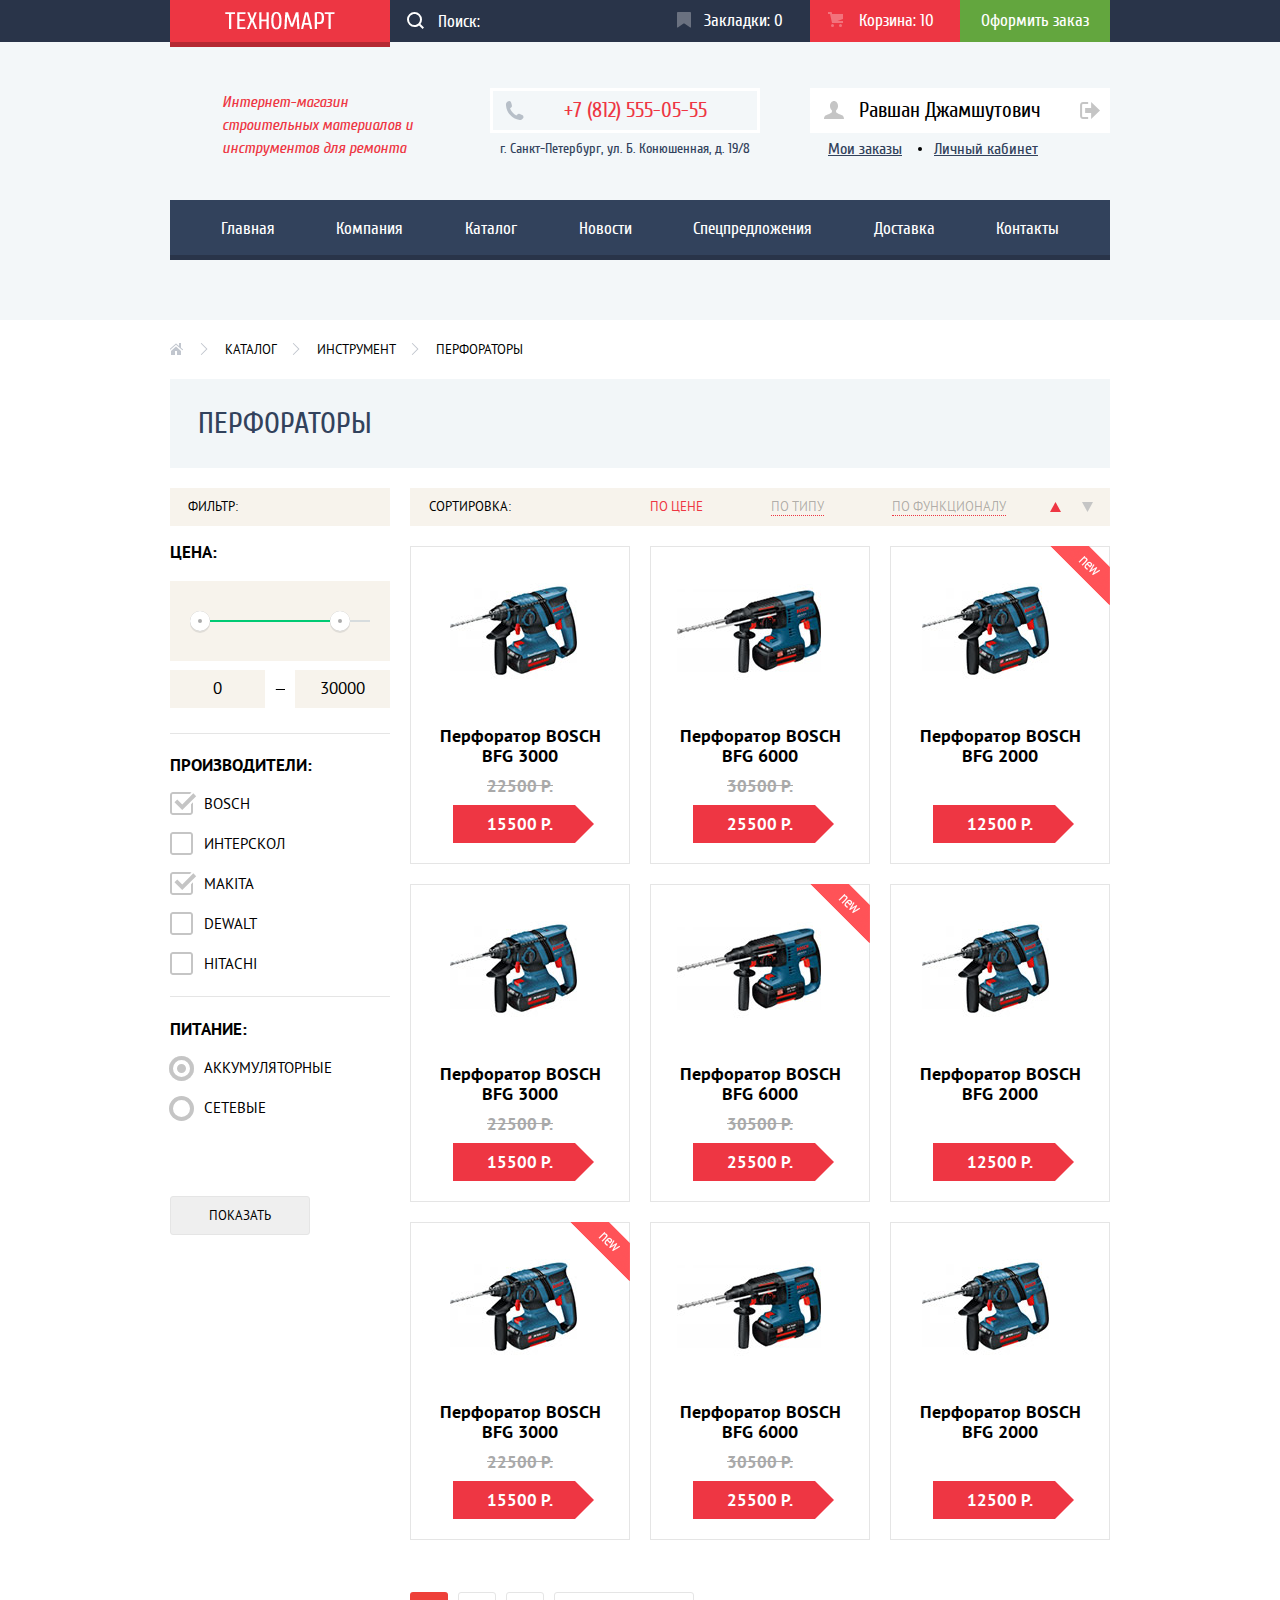
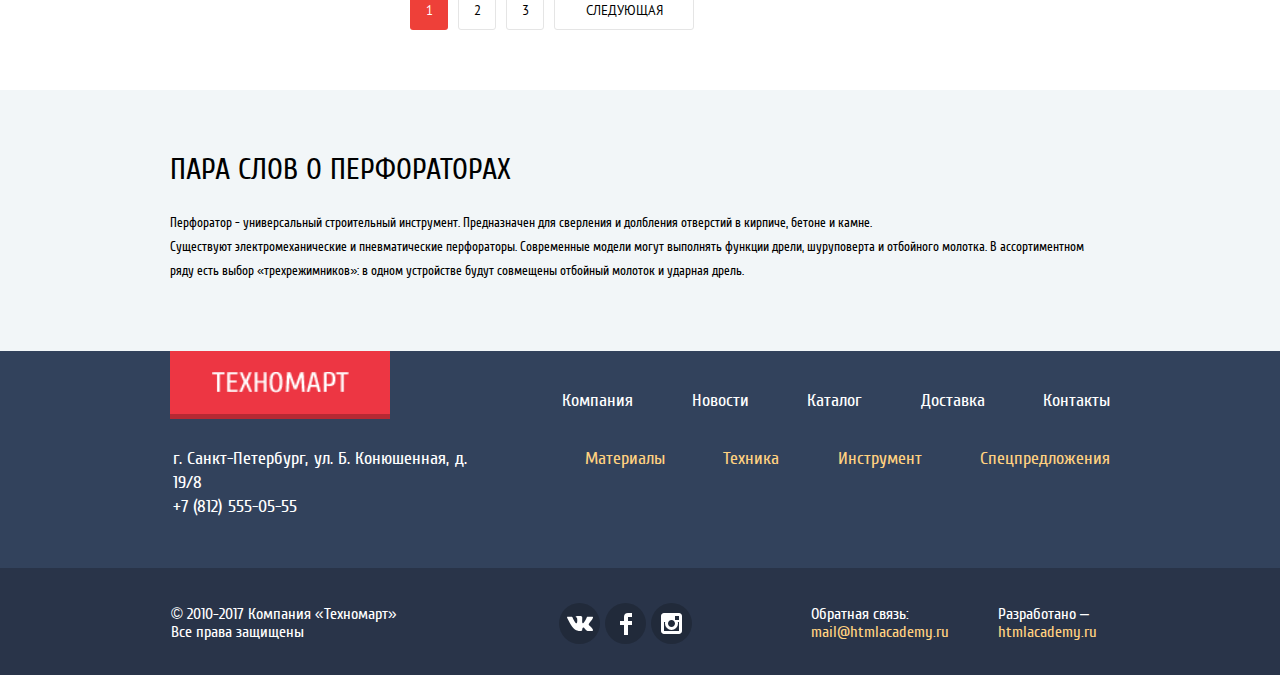
==== commit 83f82488: "Добавил декоративные элементы" ====
--- a/catalog.html
+++ b/catalog.html
@@ -12,7 +12,7 @@
 
       <div class="header-top">
         <div class="container">
-          <a class="logo">
+          <a href="index.html" class="header-logo logo">
             <img src="img/logo.png" alt="Техномарт" width="110" height="18">
           </a>
           <form class="form-search" action="https://echo.htmlacademy.ru" method="post">
@@ -41,10 +41,9 @@
                 </svg>Корзина: 10
               </a>
             </li>
-          <a href="#" class="header-purchase">Оформить заказ</a>
-        </div>
-      </div>
-
+          <a href="#" class="header-order">Оформить заказ</a>
+        </div>
+      </div>
 
       <div class="header-middle">
         <div class="container">
@@ -52,13 +51,13 @@
             <b>Интернет-магазин строительных материалов и инструментов для ремонта</b>
           </p>
           <div class="header-contacts">
-            <p class="header-tel">+7 (812) 555-05-55</p>
+            <p class="header-phone">+7 (812) 555-05-55</p>
             <p class="header-adress">г. Санкт-Петербург, ул. Б. Конюшенная, д. 19/8</p>
           </div>
           <div class="header-user">
             <ul class="user-nav user-nav-autorized">
               <li>
-                <a href="#" class="user-nav-profile">
+                <a href="#" class="user-profile">
                   <svg xmlns="http://www.w3.org/2000/svg" width="20" height="18" viewBox="0 0 20 18">
                     <path fill="#c5c5c5" d="M17.881 14.166c-2.144-.735-4.256-1.666-5.207-2.39-.657-.501-.77-1.618-.517-2.415
                       1.118-.903 1.864-2.477 1.864-4.278C14.021 2.276 12.221 0 10 0S5.979 2.276 5.979 5.083c0 1.801.746 3.374
@@ -67,7 +66,7 @@
                 </a>
               </li>
               <li>
-                <a href="#" class="user-nav-quit">
+                <a href="#" class="user-quit">
                   <span class="visually-hidden">Выйти</span>
                   <svg xmlns="http://www.w3.org/2000/svg" width="21" height="17" viewBox="0 0 21 17">
                     <g fill="#c5c5c5">
@@ -80,8 +79,8 @@
               </li>
             </ul>
             <ul class="profile-nav">
-              <li><a href="#" class="profile-nav-order">Мои заказы</a></li>
-              <li><a href="#" class="profile-nav-account">Личный кабинет</a></li>
+              <li><a href="#" class="profile-orders">Мои заказы</a></li>
+              <li><a href="#" class="profile-account">Личный кабинет</a></li>
             </ul>
           </div>
 
@@ -120,15 +119,18 @@
               <fieldset class="filter-price">
                 <legend>Цена:</legend>
                 <div class="filter-range">
-                  <div>
-                    <span></span>
-                    <span></span>
-                    <span></span>
-                  </div>
-                  <div>
-                    <span>0</span>
-                    <span>-</span>
-                    <span>30000</span>
+                  <div class="range-controls">
+                    <div class="scale">
+                      <span class="bar"></span>
+                    </div>
+                    <span class="range-toggle range-toggle-min"></span>
+                    <span class="range-toggle range-toggle-max"></span>
+                  </div>
+                  <div class="price-controls">
+                    <label class="visually-hidden">От</label>
+                    <input type="text" name="min-price" value="0" class="min-price">
+                    <label class="visually-hidden">До</label>
+                    <input type="text" name="max-price" value="30000" class="max-price">
                   </div>
                 </div>
               </fieldset>
@@ -162,11 +164,11 @@
                 <ul>
                   <li>
                     <input type="radio" class="visually-hidden filter-input-radio" name="power-supply" value="battery" id="battery" checked>
-                    <label for="battery">Аккумуляторные</label>
+                    <label for="battery" class="filter-power-label">Аккумуляторные</label>
                   </li>
                   <li>
                     <input type="radio" class="visually-hidden filter-input-radio" name="power-supply" value="mains" id="mains">
-                    <label for="mains">Сетевые</label>
+                    <label for="mains" class="filter-power-label">Сетевые</label>
                   </li>
                 </ul>
               </fieldset>
@@ -179,22 +181,32 @@
               <h2 class="sort-title">Сортировка:</h2>
               <div class="sort-parameters">
                 <ul class="sort-parameters-list">
-                  <li class="sort-parameters-current">
+                  <li class="sort-parameters-item sort-parameters-current">
                     <a href="#">По цене</a>
                   </li>
-                  <li>
+                  <li class="sort-parameters-item">
                     <a href="#">По типу</a>
                   </li>
-                  <li>
+                  <li class="sort-parameters-item">
                     <a href="#">По функционалу</a>
                   </li>
                 </ul>
-                <ul class="sort-order">
-                  <li>
-                    <a href="#" class="sort-order-up"><span class="visually-hidden">По возрастанию</span></a>
-                  </li>
-                  <li>
-                    <a href="#" class="sort-order-down"><span class="visually-hidden">По убыванию</span></a>
+                <ul class="sort-order-list">
+                  <li class="sort-order-item sort-order-current">
+                    <a href="#" class="sort-order-up">
+                      <span class="visually-hidden">По возрастанию</span>
+                      <svg xmlns="http://www.w3.org/2000/svg" width="11" height="10" viewBox="0 0 11 10">
+                        <path fill="#231F20" d="M5.5 0L0 10h11z"/>
+                      </svg>
+                    </a>
+                  </li>
+                  <li class="sort-order-item">
+                    <a href="#" class="sort-order-down">
+                      <span class="visually-hidden">По убыванию</span>
+                      <svg xmlns="http://www.w3.org/2000/svg" width="11" height="10" viewBox="0 0 11 10">
+                        <path fill="#231F20" d="M5.5 10L0 0h11"/>
+                      </svg>
+                    </a>
                   </li>
                 </ul>
               </div>
@@ -209,7 +221,7 @@
                     <a href="#" class="product-bookmark">В закладки</a>
                   </div>
                   <a href="#">
-                    <p class="product-image product-image-bfg3000">
+                    <p class="product-image">
                       <img src="img/bfg-2000-3000.jpg" alt="BOSCH BFG 3000" width="127" height="112">
                     </p>
                     <h3 class="product-name">Перфоратор <span class="product-model">bosch bfg 3000</span></h3>
@@ -223,7 +235,7 @@
                     <a href="#" class="product-bookmark">В закладки</a>
                   </div>
                   <a href="#" class="product-link">
-                    <p class="product-image product-image-bfg6000">
+                    <p class="product-image">
                       <img src="img/bfg-6000.jpg" alt="BOSCH BFG 6000" width="144" height="128">
                     </p>
                     <h3 class="product-name">Перфоратор <span class="product-model">bosch bfg 6000</span></h3>
@@ -232,12 +244,13 @@
                   </a>
                 </li>
                 <li class="product-item">
-                  <div class="product-buttons">
-                    <a href="#" class="product-buy">Купить</a>
-                    <a href="#" class="product-bookmark">В закладки</a>
-                  </div>
-                  <a href="#" class="product-link">
-                    <p class="product-image product-image-bfg2000">
+                  <div class="flag flag-new">Новинка</div>
+                  <div class="product-buttons">
+                    <a href="#" class="product-buy">Купить</a>
+                    <a href="#" class="product-bookmark">В закладки</a>
+                  </div>
+                  <a href="#" class="product-link">
+                    <p class="product-image">
                       <img src="img/bfg-2000-3000.jpg" alt="BOSCH BFG 2000" width="127" height="112">
                     </p>
                     <h3 class="product-name">Перфоратор <span class="product-model">bosch bfg 2000</span></h3>
@@ -251,7 +264,7 @@
                     <a href="#" class="product-bookmark">В закладки</a>
                   </div>
                   <a href="#" class="product-link">
-                    <p class="product-image product-image-bfg3000">
+                    <p class="product-image">
                       <img src="img/bfg-2000-3000.jpg" alt="BOSCH BFG 3000" width="127" height="112">
                     </p>
                     <h3 class="product-name">Перфоратор <span class="product-model">bosch bfg 3000</span></h3>
@@ -260,12 +273,13 @@
                   </a>
                 </li>
                 <li class="product-item">
-                  <div class="product-buttons">
-                    <a href="#" class="product-buy">Купить</a>
-                    <a href="#" class="product-bookmark">В закладки</a>
-                  </div>
-                  <a href="#" class="product-link">
-                    <p class="product-image product-image-bfg6000">
+                  <div class="flag flag-new">Новинка</div>
+                  <div class="product-buttons">
+                    <a href="#" class="product-buy">Купить</a>
+                    <a href="#" class="product-bookmark">В закладки</a>
+                  </div>
+                  <a href="#" class="product-link">
+                    <p class="product-image">
                       <img src="img/bfg-6000.jpg" alt="BOSCH BFG 6000" width="144" height="128">
                     </p>
                     <h3 class="product-name">Перфоратор <span class="product-model">bosch bfg 6000</span></h3>
@@ -279,7 +293,7 @@
                     <a href="#" class="product-bookmark">В закладки</a>
                   </div>
                   <a href="#" class="product-link">
-                    <p class="product-image product-image-bfg2000">
+                    <p class="product-image">
                       <img src="img/bfg-2000-3000.jpg" alt="BOSCH BFG 2000" width="127" height="112">
                     </p>
                     <h3 class="product-name">Перфоратор <span class="product-model">bosch bfg 2000</span></h3>
@@ -288,12 +302,13 @@
                   </a>
                 </li>
                 <li class="product-item">
-                  <div class="product-buttons">
-                    <a href="#" class="product-buy">Купить</a>
-                    <a href="#" class="product-bookmark">В закладки</a>
-                  </div>
-                  <a href="#" class="product-link">
-                    <p class="product-image product-image-bfg3000">
+                  <div class="flag flag-new">Новинка</div>
+                  <div class="product-buttons">
+                    <a href="#" class="product-buy">Купить</a>
+                    <a href="#" class="product-bookmark">В закладки</a>
+                  </div>
+                  <a href="#" class="product-link">
+                    <p class="product-image">
                       <img src="img/bfg-2000-3000.jpg" alt="BOSCH BFG 3000" width="127" height="112">
                     </p>
                     <h3 class="product-name">Перфоратор <span class="product-model">bosch bfg 3000</span></h3>
@@ -307,7 +322,7 @@
                     <a href="#" class="product-bookmark">В закладки</a>
                   </div>
                   <a href="#" class="product-link">
-                    <p class="product-image product-image-bfg6000">
+                    <p class="product-image">
                       <img src="img/bfg-6000.jpg" alt="BOSCH BFG 6000" width="144" height="128">
                     </p>
                     <h3 class="product-name">Перфоратор <span class="product-model">bosch bfg 6000</span></h3>
@@ -321,7 +336,7 @@
                     <a href="#" class="product-bookmark">В закладки</a>
                   </div>
                   <a href="#" class="product-link">
-                    <p class="product-image product-image-bfg2000">
+                    <p class="product-image">
                       <img src="img/bfg-2000-3000.jpg" alt="BOSCH BFG 2000" width="127" height="112">
                     </p>
                     <h3 class="product-name">Перфоратор <span class="product-model">bosch bfg 2000</span></h3>
@@ -356,7 +371,7 @@
     <footer class="footer">
       <div class="footer-top">
         <div class="container">
-          <a class="footer-logo logo">
+          <a href="index.html" class="footer-logo logo">
             <img src="img/logo.png" alt="Техномарт" width="137" height="21">
           </a>
           <ul class="footer-nav site-nav">
@@ -372,7 +387,7 @@
         <div class="container">
           <div class="footer-contact">
             <p class="footer-adress">г. Санкт-Петербург, ул. Б. Конюшенная, д. 19/8</p>
-            <p class="footer-tel">+7 (812) 555-05-55</p>
+            <p class="footer-phone">+7 (812) 555-05-55</p>
           </div>
           <ul class="footer-catalog">
             <li><a href="#">Материалы</a></li>
--- a/css/style.css
+++ b/css/style.css
@@ -40,7 +40,7 @@
   font-family: 'Cuprum', Arial, sans-serif;
   font-size: 13px;
   font-weight: normal;
-  line-height: 23px;
+  line-height: 24px;
   color: black;
 }
 
@@ -61,7 +61,8 @@
 
 .button {
   display: inline-block;
-  box-sizing: border-box;
+  -webkit-box-sizing: border-box;
+          box-sizing: border-box;
   padding: 0 20px;
   padding-top: 11px;
   padding-bottom: 9px;
@@ -73,6 +74,13 @@
   background-color: rgb(238, 54, 67);
   border-radius: 3px;
   border: none;
+  outline: none;
+}
+
+.flag-new {
+  background-image: url(../img/flag-new.png);
+  background-repeat: no-repeat;
+  background-position: 0 0;
 }
 
 .container {
@@ -90,13 +98,20 @@
 }
 
 .logo {
-  box-sizing: border-box;
-  display: flex;
-  justify-content: space-around;
-  align-items: center;
+  -webkit-box-sizing: border-box;
+          box-sizing: border-box;
+  display: -webkit-box;
+  display: -ms-flexbox;
+  display: flex;
+  -ms-flex-pack: distribute;
+      justify-content: space-around;
+  -webkit-box-align: center;
+      -ms-flex-align: center;
+          align-items: center;
   width: 220px;
   height: 42px;
-  box-shadow: 0 5px 0 0 #b52933;
+  -webkit-box-shadow: 0 5px 0 0 #b52933;
+          box-shadow: 0 5px 0 0 #b52933;
 }
 
 .logo,
@@ -113,7 +128,8 @@
 
 .logo:hover,
 .logo:focus {
-  box-shadow: 0 5px 0 0 #9a212a;
+  -webkit-box-shadow: 0 5px 0 0 #9a212a;
+          box-shadow: 0 5px 0 0 #9a212a;
 }
 
 .logo:active,
@@ -122,17 +138,25 @@
 }
 
 .logo:active {
-  box-shadow: 0 5px 0 0 #8e1e26;
+  -webkit-box-shadow: 0 5px 0 0 #8e1e26;
+          box-shadow: 0 5px 0 0 #8e1e26;
 }
 
 .header {
+  display: -webkit-box;
+  display: -ms-flexbox;
   display: flex;
   width: 100%;
-  flex-direction: column;
+  -webkit-box-orient: vertical;
+  -webkit-box-direction: normal;
+      -ms-flex-direction: column;
+          flex-direction: column;
   background-color: rgb(243, 247, 249);
 }
 
 .header-top .container {
+  display: -webkit-box;
+  display: -ms-flexbox;
   display: flex;
 }
 
@@ -177,6 +201,7 @@
   fill: #ee3643;
 }
 
+.form-search input[type="search"],
 .form-search input[type="search"]::-webkit-input-placeholder {
   font-family: 'Cuprum', Arial, sans-serif;
   font-size: 17px;
@@ -187,17 +212,22 @@
 }
 
 .header-middle {
-  padding-top: 45px;
+  padding-top: 46px;
   padding-bottom: 39px;
 }
 
 .header-middle .container {
-  display: flex;
-  justify-content: space-between;
+  display: -webkit-box;
+  display: -ms-flexbox;
+  display: flex;
+  -webkit-box-pack: justify;
+      -ms-flex-pack: justify;
+          justify-content: space-between;
 }
 
 .header-title {
-  box-sizing: border-box;
+  -webkit-box-sizing: border-box;
+          box-sizing: border-box;
   width: 270px;
   margin: 0;
   padding-top: 3px;
@@ -218,9 +248,10 @@
   width: 270px;
 }
 
-.header-tel {
+.header-phone {
   position: relative;
-  box-sizing: border-box;
+  -webkit-box-sizing: border-box;
+          box-sizing: border-box;
   width: 270px;
   margin: 0;
   padding: 7px 0;
@@ -233,14 +264,13 @@
   border-color: white;
 }
 
-.header-tel::before {
+.header-phone::before {
   content: " ";
   position: absolute;
   top: 10px;
   left: 12px;
   width: 19px;
   height: 19px;
-
   background-image: url('../img/icon-phone.svg');
   background-repeat: no-repeat;
   background-position: 0 0;
@@ -248,23 +278,32 @@
 
 .header-adress {
   margin: 0;
-  padding-top: 5px;
+  padding-top: 4px;
   padding-left: 10px;
   font-size: 14px;
   line-height: 24px;
-  letter-spacing: 0.004em;
+  letter-spacing: 0.002em;
   color: #32425c;
 }
 
 .header-user {
-  display: flex;
-  flex-direction: column;
+  display: -webkit-box;
+  display: -ms-flexbox;
+  display: flex;
+  -webkit-box-orient: vertical;
+  -webkit-box-direction: normal;
+      -ms-flex-direction: column;
+          flex-direction: column;
   width: 300px;
 }
 
 .user-nav {
-  display: flex;
-  justify-content: space-between;
+  display: -webkit-box;
+  display: -ms-flexbox;
+  display: flex;
+  -webkit-box-pack: justify;
+      -ms-flex-pack: justify;
+          justify-content: space-between;
   padding: 0;
   margin: 0;
   list-style: none;
@@ -294,7 +333,8 @@
 
 .user-nav-login {
   position: relative;
-  box-sizing: border-box;
+  -webkit-box-sizing: border-box;
+          box-sizing: border-box;
   display: block;
   width: 120px;
   margin-left: 20px;
@@ -327,6 +367,8 @@
 }
 
 .purchase-nav {
+  display: -webkit-box;
+  display: -ms-flexbox;
   display: flex;
   padding: 0;
   margin: 0;
@@ -335,7 +377,8 @@
 
 .purchase-nav a {
   display: block;
-  box-sizing: border-box;
+  -webkit-box-sizing: border-box;
+          box-sizing: border-box;
   padding: 11px 0;
   width: 150px;
 }
@@ -406,7 +449,7 @@
   background-color: #ba2732;
 }
 
-.header-purchase {
+.header-top .header-order {
   width: 150px;
   padding: 11px 0;
   text-align: center;
@@ -414,12 +457,12 @@
   outline: none;
 }
 
-.header-purchase:hover,
-.header-purchase:focus {
+.header-top .header-order:hover,
+.header-top .header-order:focus {
   background-color: rgb(95, 187, 45);
 }
 
-.header-purchase:active {
+.header-top .header-order:active {
   color: rgba(255, 255, 255, 0.5);
   background-color: rgb(81, 133, 52);
 }
@@ -429,9 +472,14 @@
 }
 
 .site-nav {
-  display: flex;
-  justify-content: space-between;
-  flex-wrap: wrap;
+  display: -webkit-box;
+  display: -ms-flexbox;
+  display: flex;
+  -webkit-box-pack: justify;
+      -ms-flex-pack: justify;
+          justify-content: space-between;
+  -ms-flex-wrap: wrap;
+      flex-wrap: wrap;
   margin: 0;
   padding: 0;
   list-style: none;
@@ -447,7 +495,14 @@
   text-align: center;
   color: white;
   background-color: #32425c;
-  box-shadow: inset 0 -5px 0 0 #293449;
+  -webkit-box-shadow: inset 0 -5px 0 0 #293449;
+          box-shadow: inset 0 -5px 0 0 #293449;
+}
+
+.main-nav li {
+  -webkit-box-flex: 1;
+      -ms-flex-positive: 1;
+          flex-grow: 1;
 }
 
 .main-nav a:hover,
@@ -458,13 +513,15 @@
 .main-nav a:active {
   color: rgba(255, 255, 255, 0.6);
   background-color: rgb(29, 39, 57);
-  box-shadow: none;
+  -webkit-box-shadow: none;
+          box-shadow: none;
 }
 
 .main-nav .site-nav {
   padding: 0 20px;
   background-color: #32425c;
-  box-shadow: inset 0 -5px 0 0 #293449;
+  -webkit-box-shadow: inset 0 -5px 0 0 #293449;
+          box-shadow: inset 0 -5px 0 0 #293449;
 }
 
 .main-page {
@@ -472,45 +529,67 @@
 }
 
 .catalog-wrapper {
-  display: flex;
-  flex-direction: column;
-}
-
-.catalog-list {
+  display: -webkit-box;
+  display: -ms-flexbox;
+  display: flex;
+  -webkit-box-orient: vertical;
+  -webkit-box-direction: normal;
+      -ms-flex-direction: column;
+          flex-direction: column;
+  margin-bottom: 53px;
+}
+
+.catalog-category-list {
+  display: -webkit-box;
+  display: -ms-flexbox;
   display: flex;
   padding: 0;
   margin: 0;
   margin-bottom: 20px;
-  justify-content: space-between;
+  -webkit-box-pack: justify;
+      -ms-flex-pack: justify;
+          justify-content: space-between;
   list-style: none;
 }
 
-.catalog-list li {
+.catalog-category-item {
+  position: relative;
   width: 300px;
 }
 
-.catalog-item-material {
+.catalog-category-item .flag {
+  position: absolute;
+  top: 0;
+  right: 0;
+  width: 60px;
+  height: 60px;
+  text-indent: -1000px;
+  overflow: hidden;
+  z-index: 2;
+}
+
+.catalog-category-material {
   background-color: rgb(255, 191, 71);
   background-image: url(../img/icon-1.svg);
   background-repeat: no-repeat;
   background-position: 213px 31px;
 }
 
-.catalog-item-tool {
+.catalog-category-tool {
   background-color: rgb(59, 188, 227);
   background-image: url(../img/icon-2.svg);
   background-repeat: no-repeat;
   background-position: 197px 33px;
 }
 
-.catalog-item-equipment {
+.catalog-category-equipment {
   background-color: rgb(220, 145, 216);
   background-image: url(../img/icon-3.svg);
   background-repeat: no-repeat;
   background-position: 191px 31px;
 }
 
-.catalog a,
+.catalog-category a,
 .catalog-offers a {
   display: inline-block;
   width: 135px;
@@ -526,19 +605,19 @@
   border-radius: 3px;
 }
 
-.catalog a:hover,
-.catalog a:focus,
+.catalog-category a:hover,
+.catalog-category a:focus,
 .catalog-offers a:hover,
 .catalog-offers a:focus {
   background-color: rgba(0, 0, 0, 0.2);
 }
 
-.catalog a:active,
+.catalog-category a:active,
 .catalog-offers a:active {
   background-color: rgba(0, 0, 0, 0.3);
 }
 
-.catalog h3,
+.catalog-category h3,
 .catalog-offers h3 {
   margin: 0;
   margin-bottom: 12px;
@@ -550,21 +629,83 @@
 }
 
 .catalog-columns {
-  display: flex;
-  margin-bottom: 53px;
-  justify-content: space-between;
+  display: -webkit-box;
+  display: -ms-flexbox;
+  display: flex;
+  -webkit-box-pack: justify;
+      -ms-flex-pack: justify;
+          justify-content: space-between;
 }
 
 .catalog-slider {
   position: relative;
-  box-sizing: border-box;
+  color: white;
+  background-color: #32425c;
+}
+
+.catalog-slider-controls {
+  position: absolute;
+  bottom: 36px;
+  left: 295px;
+  font-size: 0;
+  line-height: 0;
+  z-index: 20;
+}
+
+.catalog-slider-forward,
+.catalog-slider-back {
+  position: absolute;
+  display: block;
+  top: 114px;
+  width: 22px;
+  height: 40px;
+  border: none;
+  background-color: transparent;
+  z-index: 10;
+  font-size: 0;
+}
+
+.catalog-slider-forward {
+  left: 25px;
+  background-color: transparent;
+  background-image: url('../img/icon-left.svg');
+  background-repeat: no-repeat;
+  background-position: 0 0;
+}
+
+.catalog-slider-back {
+  right: 20px;
+  background-color: transparent;
+  background-image: url('../img/icon-right.svg');
+  background-repeat: no-repeat;
+  background-position: 0 0;
+}
+
+.catalog-slider-controls label {
+  -webkit-box-sizing: border-box;
+          box-sizing: border-box;
+  display: inline-block;
+  width: 10px;
+  height: 10px;
+  margin-right: 10px;
+
+  background-color: white;
+  border: 2px solid #ffffff;
+  border-radius: 50%;
+  cursor: pointer;
+}
+
+.catalog-slide-list {
   width: 620px;
-  height: 266px;
-  background-color: #32425c;
-}
-
-.catalog-slide {
-  box-sizing: border-box;
+  margin: 0;
+  padding: 0;
+  list-style: none;
+}
+
+.catalog-slide-item {
+  -webkit-box-sizing: border-box;
+          box-sizing: border-box;
+  display: none;
   position: absolute;
   top: 0;
   left: 0;
@@ -574,6 +715,17 @@
   padding-left: 24px;
 }
 
+#catalog-slide-1:checked ~ .catalog-slide-list #slide-1,
+#catalog-slide-2:checked ~ .catalog-slide-list #slide-2 {
+  display: block;
+}
+
+#catalog-slide-1:checked ~ .catalog-slider-controls label[for="catalog-slide-1"],
+#catalog-slide-2:checked ~ .catalog-slider-controls label[for="catalog-slide-2"],
+#catalog-slide-3:checked ~ .catalog-slider-controls label[for="catalog-slide-3"] {
+  background-color: #ee3643;
+}
+
 .catalog-slide-drills {
   background-image: url('../img/background-slide-drills.jpg');
   background-repeat: no-repeat;
@@ -586,23 +738,21 @@
   background-position: 0 0;
 }
 
-.catalog-slide h3 {
+.catalog-slide-title {
   margin: 0;
   margin-bottom:;
   font-size: 36px;
-  line-height: 42px;
+  line-height: 41px;
   text-transform: uppercase;
-  color: #ffffff;
-}
-
-.catalog-slide p {
-  margin: 0;
+}
+
+.catalog-slide-text {
+  margin: 0;
+  margin-left: 1px;
   font-size: 18px;
-  line-height: 24px;
-  color: #ffffff;
-}
-
-.catalog-slide .button {
+}
+
+.catalog-slide-button {
   position: absolute;
   bottom: 22px;
   left: 25px;
@@ -610,8 +760,13 @@
 }
 
 .catalog-offers-list {
-  display: flex;
-  flex-direction: column;
+  display: -webkit-box;
+  display: -ms-flexbox;
+  display: flex;
+  -webkit-box-orient: vertical;
+  -webkit-box-direction: normal;
+      -ms-flex-direction: column;
+          flex-direction: column;
   margin: 0;
   padding: 0;
   list-style: none;
@@ -636,9 +791,10 @@
   background-position: 191px 32px;
 }
 
-.catalog-item,
+.catalog-category-item,
 .catalog-offers-list li {
-  box-sizing: border-box;
+  -webkit-box-sizing: border-box;
+          box-sizing: border-box;
   padding-bottom: 22px;
   padding-top: 21px;
 }
@@ -652,24 +808,28 @@
 }
 
 .popular-top {
-  display: flex;
-  justify-content: space-between;
+  display: -webkit-box;
+  display: -ms-flexbox;
+  display: flex;
+  -webkit-box-pack: justify;
+      -ms-flex-pack: justify;
+          justify-content: space-between;
   background-color: #f9f5f0;
   margin-bottom: 20px;
   padding: 25px 24px 26px 28px;
 }
 
-.brand .popular-top {
-  padding-left: 24px;
-}
-
 .popular-top a {
   width: 253px;
 }
 
 .product-list {
-  display: flex;
-  justify-content: space-between;
+  display: -webkit-box;
+  display: -ms-flexbox;
+  display: flex;
+  -webkit-box-pack: justify;
+      -ms-flex-pack: justify;
+          justify-content: space-between;
   margin: 0;
   margin-bottom: 1px;
   padding: 0;
@@ -679,7 +839,8 @@
 .product-item {
   position: relative;
   display: inline-block;
-  box-sizing: border-box;
+  -webkit-box-sizing: border-box;
+          box-sizing: border-box;
   width: 220px;
   min-height: 318px;
   margin-bottom: 20px;
@@ -687,8 +848,27 @@
   border: 1px solid #e5e5e5;
 }
 
+.product-item .flag {
+  position: absolute;
+  top: -1px;
+  right: -1px;
+  width: 60px;
+  height: 60px;
+  text-indent: -1000px;
+  overflow: hidden;
+  z-index: 2;
+}
+
+.product-item:hover,
+.product-item:focus {
+  border-color: #ffffff;
+  -webkit-box-shadow: 0 10px 25px 0 rgba(41, 52, 73, 0.5);
+          box-shadow: 0 10px 25px 0 rgba(41, 52, 73, 0.5);
+}
+
 .product-image {
-  box-sizing: border-box;
+  -webkit-box-sizing: border-box;
+          box-sizing: border-box;
   width: 218px;
   height: 165px;
   margin-top: 0;
@@ -696,27 +876,40 @@
   text-align: left;
 }
 
-.product-image-bfg2000 {
+.product-item:nth-child(3n+3) .product-image {
   padding-top: 28px;
   padding-left: 31px;
 }
 
-.product-image-bfg3000 {
+.product-item:nth-child(3n+1) .product-image {
   padding-top: 28px;
   padding-left: 39px;
 }
 
-.product-image-bfg6000 {
+.product-item:nth-child(3n+2) .product-image {
   padding-top: 21px;
   padding-left: 26px;
 }
 
-.product-image-bfg9000 {
+.popular-product-item:nth-child(4) .product-image {
+  padding-top: 28px;
+  padding-left: 31px;
+}
+
+.popular-product-item:nth-child(2) .product-image {
+  padding-top: 28px;
+  padding-left: 39px;
+}
+
+.popular-product-item:nth-child(3) .product-image {
+  padding-top: 21px;
+  padding-left: 26px;
+}
+
+ .popular-product-item:nth-child(1) .product-image {
   padding-top: 5px;
   padding-left: 16px;
 }
-
-
 
 .product-image img {
   max-width: 100%;
@@ -781,7 +974,8 @@
 
 .product-buttons {
   display: none;
-  box-sizing: border-box;
+  -webkit-box-sizing: border-box;
+          box-sizing: border-box;
   position: absolute;
   top: 0px;
   left: 0px;
@@ -813,7 +1007,8 @@
   padding-bottom: 9px;
   color: #fff;
   background-color: #63a63e;
-  box-shadow: inset 0 -3px 0 0 #367315;
+  -webkit-box-shadow: inset 0 -3px 0 0 #367315;
+          box-shadow: inset 0 -3px 0 0 #367315;
 }
 
 .product-buy:hover,
@@ -826,7 +1021,8 @@
 }
 
 .product-bookmark {
-  box-sizing: border-box;
+  -webkit-box-sizing: border-box;
+          box-sizing: border-box;
   padding-top: 8px;
   padding-bottom: 6px;
   color: #32425c;
@@ -843,69 +1039,93 @@
   border-color: rgba(50, 66, 92, 0.3);
 }
 
-.brand {
+
+.popular-brand {
   margin-bottom: 65px;
 }
 
+.popular-brand .popular-top {
+  padding-left: 24px;
+}
+
 .brand-list {
-  display: flex;
-  justify-content: space-between;
-  flex-wrap: wrap;
+  display: -webkit-box;
+  display: -ms-flexbox;
+  display: flex;
+  -webkit-box-pack: justify;
+      -ms-flex-pack: justify;
+          justify-content: space-between;
+  -ms-flex-wrap: wrap;
+      flex-wrap: wrap;
   margin: 0;
   padding: 0;
   list-style: none;
 }
 
 .brand-item {
-  box-sizing: border-box;
+  -webkit-box-sizing: border-box;
+          box-sizing: border-box;
   margin-bottom: 20px;
   width: 220px;
   height: 145px;
   border: 1px solid #e5e5e5;
 }
 
+.brand-item:hover,
+.brand-item:focus {
+  border-color: #ffffff;
+  -webkit-box-shadow: 0 10px 25px 0 rgba(41, 52, 73, 0.5);
+          box-shadow: 0 10px 25px 0 rgba(41, 52, 73, 0.5);
+}
+
+.brand-item:active {
+  -webkit-box-shadow: 0 4px 10px 0 rgba(41, 52, 73, 0.5);
+          box-shadow: 0 4px 10px 0 rgba(41, 52, 73, 0.5);
+}
+
 .brand-image {
-  box-sizing: border-box;
+  -webkit-box-sizing: border-box;
+          box-sizing: border-box;
   display: block;
   height: 100%;
 }
 
-.brand-item-bosch a {
+.brand-item:nth-child(1) .brand-image {
   padding-top: 52px;
   padding-left: 46px;
 }
 
-.brand-item-makita a {
+.brand-item:nth-child(2) .brand-image {
   padding-top: 49px;
   padding-left: 47px;
 }
 
-.brand-item-dewalt a {
+.brand-item:nth-child(3) .brand-image {
   padding-top: 47px;
   padding-left: 36px;
 }
 
-.brand-item-interskol a {
+.brand-item:nth-child(4) .brand-image {
   padding-top: 20px;
   padding-left: 8px;
 }
 
-.brand-item-hitachi a {
+.brand-item:nth-child(5) .brand-image {
   padding-top: 57px;
   padding-left: 27px;
 }
 
-.brand-item-lg a {
+.brand-item:nth-child(6) .brand-image {
   padding-top: 34px;
   padding-left: 47px;
 }
 
-.brand-item-aeg a {
+.brand-item:nth-child(7) .brand-image {
   padding-top: 22px;
   padding-left: 34px;
 }
 
-.brand-item-metabo a {
+.brand-item:nth-child(8) .brand-image {
   padding-top: 33px;
   padding-left: 9px;
 }
@@ -915,7 +1135,8 @@
 }
 
 .services {
-  box-sizing: border-box;
+  -webkit-box-sizing: border-box;
+          box-sizing: border-box;
   background-color: #f5f8fa;
   padding-top: 62px;
   margin-bottom: 76px;
@@ -942,12 +1163,18 @@
 }
 
 .services-slider {
-  display: flex;
-  justify-content: space-between;
+  display: -webkit-box;
+  display: -ms-flexbox;
+  display: flex;
+  -webkit-box-pack: justify;
+      -ms-flex-pack: justify;
+          justify-content: space-between;
+  padding-bottom: 98px;
 }
 
 .services-list {
-  box-sizing: border-box;
+  -webkit-box-sizing: border-box;
+          box-sizing: border-box;
   width: 240px;
   padding: 0;
   margin: 0;
@@ -956,7 +1183,8 @@
 }
 
 .services-item label {
-  box-sizing: border-box;
+  -webkit-box-sizing: border-box;
+          box-sizing: border-box;
   display: block;
   padding-top: 13px;
   padding-bottom: 19px;
@@ -967,12 +1195,10 @@
   line-height: 30px;
   color: #ffffff;
   background-color: #32425c;
-  box-shadow: inset 0 1px 0 0 #405069,
+  -webkit-box-shadow: inset 0 1px 0 0 #405069,
               inset 0 -1px 0 0 #293449;
-}
-
-.services-item:last-child label {
-  box-shadow: inset 0 1px 0 0 #405069;
+          box-shadow: inset 0 1px 0 0 #405069,
+              inset 0 -1px 0 0 #293449;
 }
 
 .services-item label:hover,
@@ -980,64 +1206,93 @@
   background-color: #293449;
 }
 
-.services-item-current label,
-.services-item-current label:hover,
-.services-item-current label:focus {
+.services-item:first-child label {
+  -webkit-box-shadow: inset 0 -1px 0 0 #293449;
+          box-shadow: inset 0 -1px 0 0 #293449;
+}
+
+.services-item:last-child label {
+  -webkit-box-shadow: inset 0 1px 0 0 #405069;
+          box-shadow: inset 0 1px 0 0 #405069;
+}
+
+.services-radio:checked ~ label {
   color: #32425c;
   background-color: #ffffff;
-  box-shadow: none;
+  -webkit-box-shadow: none;
+          box-shadow: none;
 }
 
 .services-slides {
-  box-sizing: border-box;
+  position: relative;
+  -webkit-box-sizing: border-box;
+          box-sizing: border-box;
   width: 630px;
+  margin: 0;
+  padding: 0;
+  list-style: none;
 }
 
 .services-slide {
-  box-sizing: border-box;
+  -webkit-box-sizing: border-box;
+          box-sizing: border-box;
   width: 630px;
   height: 320px;
   padding-top: 31px;
-}
-
-.services-name {
+  background-color: #f5f8fa;
+}
+
+.services-slide h3 {
   margin-top: 0;
   margin-bottom: 22px;
   font-size: 36px;
   font-weight: 400;
   line-height: 42px;
+  letter-spacing: 0.01em;
   text-transform: uppercase;
   color: #32425c;
 }
 
-.services-slide-text {
+.services-slide p {
   margin-top: 0;
   margin-bottom: 28px;
 }
 
 .services-slide-delivery {
+  position: absolute;
+  top: 0;
+  left: 0;
+  z-index: 3;
   background-image: url(../img/background-delivery.png);
   background-repeat: no-repeat;
   background-position: 151px 59px;
 }
 
-.services-slide-delivery .services-slide-text {
+.services-slide-delivery p {
   width: 249px;
   line-height: 24px;
 }
 
 .services-slide-guarantee {
+  position: absolute;
+  top: 0;
+  left: 0;
+  z-index: 2;
   background-image: url(../img/background-guarantee.png);
   background-repeat: no-repeat;
   background-position: 239px 37px;
 }
 
-.services-slide-guarantee .services-slide-text {
+.services-slide-guarantee p {
   width: 340px;
   line-height: 24px;
 }
 
 .services-slide-credit {
+  position: absolute;
+  top: 0;
+  left: 0;
+  z-index: 1;
   background-image: url(../img/background-credit.png);
   background-repeat: no-repeat;
   background-position: 165px 35px;
@@ -1048,8 +1303,12 @@
 }
 
 .index-columns {
-  display: flex;
-  justify-content: space-between;
+  display: -webkit-box;
+  display: -ms-flexbox;
+  display: flex;
+  -webkit-box-pack: justify;
+      -ms-flex-pack: justify;
+          justify-content: space-between;
   margin-bottom: 86px;
 }
 
@@ -1066,7 +1325,7 @@
 .info-text {
   margin: 0;
   padding-right: 55px;
-  margin-bottom: 26px;
+  margin-bottom: 24px;
 }
 
 .info a {
@@ -1076,30 +1335,13 @@
 .contact-text {
   margin: 0;
   padding-right: 106px;
-  margin-bottom: 33px;
+  margin-bottom: 31px;
 }
 
 .partners-text {
   margin: 0;
   padding-right: 160px;
-  margin-bottom: 22px;
-}
-
-.contact {
-  width: 300px;
-}
-
-.contact-image {
-  margin: 0;
-  margin-bottom: 40px;
-}
-
-.contact-image img {
-  display: block;
-}
-
-.contact .button {
-  width: 300px;
+  margin-bottom: 20px;
 }
 
 .partners-list {
@@ -1112,10 +1354,44 @@
 }
 
 .partners-item {
+  position: relative;
   padding-left: 36px;
   margin-bottom: 18px;
 }
 
+.partners-item::before {
+  content: '';
+  position: absolute;
+  top: 10px;
+  left: 0;
+  width: 25px;
+  height: 2px;
+  background-color: #ee3643;
+}
+
+.partners-item:last-of-type::before {
+  top: 9px;
+}
+
+.contact {
+  width: 300px;
+}
+
+.contact-image {
+  display: block;
+  margin-bottom: 40px;
+}
+
+.contact-image img {
+  display: block;
+}
+
+.contact .button {
+  width: 300px;
+  padding-right: 20px;
+  padding-left: 25px;
+}
+
 .footer {
   background-color: #32425c;
 }
@@ -1125,8 +1401,12 @@
 }
 
 .footer-top .container {
-  display: flex;
-  justify-content: space-between;
+  display: -webkit-box;
+  display: -ms-flexbox;
+  display: flex;
+  -webkit-box-pack: justify;
+      -ms-flex-pack: justify;
+          justify-content: space-between;
 }
 
 .footer-logo {
@@ -1134,9 +1414,14 @@
 }
 
 .footer-nav {
-  box-sizing: border-box;
-  display: flex;
-  justify-content: space-between;
+  -webkit-box-sizing: border-box;
+          box-sizing: border-box;
+  display: -webkit-box;
+  display: -ms-flexbox;
+  display: flex;
+  -webkit-box-pack: justify;
+      -ms-flex-pack: justify;
+          justify-content: space-between;
   width: 570px;
   margin: 0;
   padding: 0;
@@ -1146,14 +1431,14 @@
 
 .footer a,
 .footer-adress,
-.footer-tel {
+.footer-phone {
   font-size: 18px;
   line-height: 24px;
 }
 
 .footer-nav a,
 .footer-adress,
-.footer-tel {
+.footer-phone {
   color: #ffffff;
 }
 
@@ -1167,29 +1452,36 @@
 }
 
 .footer-middle .container {
-  display: flex;
-  justify-content: space-between;
-}
-
-.footer-middle a:active {
-  color: rgba(255, 255, 255, 0.5);
+  display: -webkit-box;
+  display: -ms-flexbox;
+  display: flex;
+  -webkit-box-pack: justify;
+      -ms-flex-pack: justify;
+          justify-content: space-between;
 }
 
 .footer-contact {
-  box-sizing: border-box;
+  -webkit-box-sizing: border-box;
+          box-sizing: border-box;
   width: 330px;
   padding-left: 3px;
 }
 
 .footer-adress,
-.footer-tel {
-  margin: 0;
+.footer-phone {
+  margin: 0;
+  word-spacing: 0.02em;
 }
 
 .footer-catalog {
-  box-sizing: border-box;
-  display: flex;
-  justify-content: space-between;
+  -webkit-box-sizing: border-box;
+          box-sizing: border-box;
+  display: -webkit-box;
+  display: -ms-flexbox;
+  display: flex;
+  -webkit-box-pack: justify;
+      -ms-flex-pack: justify;
+          justify-content: space-between;
   width: 530px;
   margin: 0;
   padding: 0;
@@ -1218,32 +1510,39 @@
 }
 
 .footer-bottom .container {
-  display: flex;
-  justify-content: space-between;
+  display: -webkit-box;
+  display: -ms-flexbox;
+  display: flex;
+  -webkit-box-pack: justify;
+      -ms-flex-pack: justify;
+          justify-content: space-between;
   color: #ffffff;
-  width: 940px;
-  padding-right: 10px;
 }
 
 .footer-bottom-left {
-  display: flex;
-  justify-content: space-between;
+  display: -webkit-box;
+  display: -ms-flexbox;
+  display: flex;
+  -webkit-box-pack: justify;
+      -ms-flex-pack: justify;
+          justify-content: space-between;
   width: 522px;
 }
 
 .footer-bottom-right {
-  display: flex;
-  justify-content: space-between;
+  display: -webkit-box;
+  display: -ms-flexbox;
+  display: flex;
+  -webkit-box-pack: justify;
+      -ms-flex-pack: justify;
+          justify-content: space-between;
   width: 300px;
 }
 
-.footer-social {
-  display: flex;
-  justify-content: space-between;
-  width: 132px;
-  margin: 0;
-  padding: 0;
-  list-style: none;
+.footer-bottom,
+.footer-bottom a {
+  font-size: 16px;
+  line-height: 18px;
 }
 
 .footer-copyright {
@@ -1257,10 +1556,23 @@
   margin: 0;
 }
 
+.footer-social {
+  display: -webkit-box;
+  display: -ms-flexbox;
+  display: flex;
+  -webkit-box-pack: justify;
+      -ms-flex-pack: justify;
+          justify-content: space-between;
+  width: 133px;
+  margin: 0;
+  padding: 0;
+  list-style: none;
+}
+
 .footer-social a {
   display: block;
-  width: 42px;
-  height: 42px;
+  width: 41px;
+  height: 41px;
   color: #ffffff;
   background-color: #212a3a;
   border-radius: 50%;
@@ -1307,20 +1619,112 @@
   font-weight: 400;
 }
 
-.footer-bottom,
-.footer-bottom a {
-  font-size: 16px;
-  line-height: 19px;
-}
-
-.modal-message label {
+.modal-map {
+  width: 940px;
+  margin: 0 auto;
+  -webkit-box-shadow: 0 0 16px rgba(47, 42, 43, 0.5);
+          box-shadow: 0 0 16px rgba(47, 42, 43, 0.5);
+}
+
+.modal-image {
+  width: 940px;
+  height: 446px;
+}
+
+.modal-image img {
+  display: block;
+}
+
+.modal-write {
+  -webkit-box-sizing: border-box;
+          box-sizing: border-box;
+  width: 620px;
+  margin: 0 auto;
+  -webkit-box-shadow: inset 0 7px 0 0 #ff5357,
+              0 20px 40px 0 rgba(0, 0, 0, 0.75);
+          box-shadow: inset 0 7px 0 0 #ff5357,
+              0 20px 40px 0 rgba(0, 0, 0, 0.75);
+  margin-bottom: 30px;
+}
+
+.write-user {
+  padding: 52px 80px 37px;
+}
+
+.write-user p {
+  margin: 0;
+}
+
+.write-user label {
+  display: block;
+  margin-bottom: 7px;
   font-size: 18px;
   line-height: 22px;
 }
 
-.modal-message input,
-.modal-message textarea {
-  border: 2px #dee3e4 solid;
+.write-user input {
+  width: 100%;
+}
+
+.write-user textarea {
+  width: 100%;
+  height: 114px;
+  resize: none;
+}
+
+.write-user input,
+.write-user textarea {
+  -webkit-box-sizing: border-box;
+          box-sizing: border-box;
+  display: block;
+  padding: 8px 14px;
+  font-family: 'PT Sans', Arial, sans-serif;
+  font-size: 13px;
+  font-weight: 400;
+  line-height: 18px;
+  border: 2px #d7dcde solid;
+  border-radius: 2px;
+  outline: none;
+}
+
+.write-user input::-webkit-input-placeholder,
+.write-user textarea::-webkit-input-placeholder {
+
+  color: #999999;
+}
+
+
+.write-user input:hover,
+.write-user textarea:hover {
+  border-color: #b5b5b5;
+}
+
+.write-user input:focus,
+.write-user textarea:focus {
+  border-color: #ee3643;
+}
+
+.write-user-contact {
+  display: -webkit-box;
+  display: -ms-flexbox;
+  display: flex;
+  -webkit-box-pack: justify;
+      -ms-flex-pack: justify;
+          justify-content: space-between;
+  margin-bottom: 19px;
+}
+
+.write-user-contact p {
+  width: 220px;
+}
+
+.write-button {
+  padding: 37px 80px;
+  background-color: #f4f4f4;
+}
+
+.write-button button {
+  width: 100%;
 }
 
 
@@ -1328,6 +1732,8 @@
 
 .profile-nav {
   position: relative;
+  display: -webkit-box;
+  display: -ms-flexbox;
   display: flex;
   width: 300px;
   margin: 0;
@@ -1369,55 +1775,60 @@
   color: rgba(0, 0, 0, 0.3);
 }
 
-
-.user-nav .user-nav-profile {
+.user-nav .user-profile {
   position: relative;
-  box-sizing: border-box;
+  -webkit-box-sizing: border-box;
+          box-sizing: border-box;
   padding-left: 24px;
 }
 
-.user-nav .user-nav-profile:active {
+.user-nav .user-profile:active {
   color: rgba(0, 0, 0, 0.3)
 }
 
-.user-nav-profile svg {
+.user-profile {
+  width: 255px;
+}
+
+.user-profile svg {
   position: absolute;
   top: 13px;
   left: 14px;
 }
 
-.user-nav-quit {
-  box-sizing: border-box;
+.user-quit {
   position: relative;
+  -webkit-box-sizing: border-box;
+          box-sizing: border-box;
   width: 45px;
   height: 45px;
   background-color: #ffffff;
 }
 
-.user-nav-quit svg {
+.user-quit svg {
   position: absolute;
   top: 14px;
   left: 14px;
 }
 
-.user-nav-profile path,
-.user-nav-quit path,
-.user-nav-quit g {
+.user-profile path,
+.user-quit path,
+.user-quit g {
   fill: #c5c5c5;
 }
 
-.user-nav-profile:hover path,
-.user-nav-profile:focus path,
-.user-nav-quit:hover path,
-.user-nav-quit:focus path,
-.user-nav-quit:hover g,
-.user-nav-quit:focus g {
+.user-profile:hover path,
+.user-profile:focus path,
+.user-quit:hover path,
+.user-quit:focus path,
+.user-quit:hover g,
+.user-quit:focus g {
   fill: #000000;
 }
 
-.user-nav-profile:active path,
-.user-nav-quit:active path,
-.user-nav-quit:active g {
+.user-profile:active path,
+.user-quit:active path,
+.user-quit:active g {
   fill: #c5c5c5;
 }
 
@@ -1425,12 +1836,9 @@
   display: block;
 }
 
-.user-nav-profile {
-  display: block;
-  width: 255px;
-}
-
 .breadcrumbs {
+  display: -webkit-box;
+  display: -ms-flexbox;
   display: flex;
   padding: 0;
   margin: 0;
@@ -1486,58 +1894,61 @@
 }
 
 .sort {
-  box-sizing: border-box;
-  display: flex;
-  justify-content: space-between;
-  align-items: center;
+  -webkit-box-sizing: border-box;
+          box-sizing: border-box;
+  display: -webkit-box;
+  display: -ms-flexbox;
+  display: flex;
+  -webkit-box-pack: justify;
+      -ms-flex-pack: justify;
+          justify-content: space-between;
   width: 700px;
   margin-bottom: 20px;
-  padding-top: 5px;
-  padding-bottom: 7px;
+  padding: 4px 0;
   padding-left: 19px;
 }
 
 .sort-title {
   margin: 0;
+  padding-top: 7px;
   font-weight: 400;
   width: 140px;
 }
 
 .sort-parameters {
-  display: flex;
-  justify-content: space-between;
+  display: -webkit-box;
+  display: -ms-flexbox;
+  display: flex;
+  -webkit-box-pack: justify;
+      -ms-flex-pack: justify;
+          justify-content: space-between;
   width: 460px;
 }
 
 .sort-parameters-list {
-  display: flex;
-  justify-content: space-between;
-  width: 355px;
-  margin: 0;
-  margin-top: 2px;
+  display: -webkit-box;
+  display: -ms-flexbox;
+  display: flex;
+  -webkit-box-align: center;
+      -ms-flex-align: center;
+          align-items: center;
+  width: 380px;
+  margin: 0;
   padding: 0;
   list-style: none;
 }
 
-.sort-order {
-  width: 80px
-  margin: 0;
-  padding: 0;
-  list-style: none;
-}
-
-.sort-order {
-  display: flex;
-  width: 80px;
-}
-
-.sort-parameters a {
+.sort-parameters-item:not(:last-of-type) {
+  margin-right: 68px;
+}
+
+.sort-parameters-list a {
   color: rgba(0, 0, 0, 0.3);
   border-bottom: 1px dotted #ee3643;
 }
 
-.sort-parameters a:hover,
-.sort-parameters a:focus {
+.sort-parameters-list a:hover,
+.sort-parameters-list a:focus {
   color: #000000;
   border-bottom: 1px solid #ee3643;
 }
@@ -1547,6 +1958,60 @@
 .sort-parameters-current a:focus {
   color: #ee3643;
   border: none;
+}
+
+.sort-order-list {
+  -webkit-box-sizing: border-box;
+          box-sizing: border-box;
+  display: -webkit-box;
+  display: -ms-flexbox;
+  display: flex;
+  -webkit-box-pack: justify;
+      -ms-flex-pack: justify;
+          justify-content: space-between;
+  width: 80px;
+  margin: 0;
+  padding: 0;
+  padding-left: 10px;
+  padding-right: 7px;
+  list-style: none;
+}
+
+.sort-order-list a {
+  position: relative;
+  display: block;
+  width: 31px;
+  height: 30px;
+  border-bottom: none;
+}
+
+.sort-order-list svg {
+  position: absolute;
+  top: 10px;
+  left: 10px;;
+}
+
+.sort-order-up path,
+.sort-order-down path,
+.sort-order-up path,
+.sort-order-down path {
+  fill: #c5c5c5;
+}
+
+.sort-order-up:hover path,
+.sort-order-down:hover path,
+.sort-order-up:focus path,
+.sort-order-down:hover path {
+  fill: #000000;
+}
+
+.sort-order-current path {
+  fill: #ee3643;
+}
+
+.sort-order-current:hover path,
+.sort-order-current:focus path {
+  fill: #ee3643;
 }
 
 .filter {
@@ -1581,7 +2046,8 @@
 }
 
 .filter fieldset {
-  box-sizing: border-box;
+  -webkit-box-sizing: border-box;
+          box-sizing: border-box;
   margin: 0;
   padding: 0;
   border: none;
@@ -1595,7 +2061,7 @@
   font-weight: 700;
   font-size: 17px;
   line-height: 20px;
-  margin-bottom: 18px;
+  margin-bottom: 19px;
 }
 
 .filter ul {
@@ -1605,30 +2071,119 @@
 }
 
 .filter label {
+  display: block;
   padding-left: 34px;
   font-family: 'PT Sans', Arial, sans-serif;
   font-weight: 400;
   font-size: 15px;
-  line-height: 18px;
+  line-height: 20px;
 }
 
 .filter .filter-price {
   margin-top: 16px;
-  height: 192px;
+  padding-bottom: 25px;
+}
+
+.filter-price .range-controls {
+  position: relative;
+  -webkit-box-sizing: border-box;
+          box-sizing: border-box;
+  height: 80px;
+  padding: 39px 20px;
+  margin-bottom: 9px;
+  padding-left: 28px;
+  background-color: #f7f3ec;
+}
+
+.filter-price .scale {
+  position: relative;
+  width: 172px;
+  height: 2px;
+  background-color: #d7dcde;
+}
+
+.filter-price .bar {
+  position: absolute;
+  top: 0;
+  left: 0;
+  width: 144px;
+  height: 2px;
+  background-color: #00ca74;
+}
+
+.filter-price .range-toggle {
+  position: absolute;
+  width: 20px;
+  height: 20px;
+  background-color: #ababab;
+  -webkit-box-shadow: inset 0 0 0 8px #ffffff,
+              0 2px 0 0 #e0ddd8;
+          box-shadow: inset 0 0 0 8px #ffffff,
+              0 2px 0 0 #e0ddd8;
+  border-radius: 50%;
+}
+
+.filter-price .range-toggle-min {
+  top: 30px;
+  left: 20px;
+}
+
+.filter-price .range-toggle-max {
+  top: 30px;
+  left: 160px;
+}
+
+.filter-price .price-controls {
+  position: relative;
+}
+
+.filter-price .price-controls::before {
+  content: '';
+  position: absolute;
+  top: 19px;
+  left: 105px;
+  width: 10px;
+  height: 1px;
+  background-color: #000000;
+  -webkit-box-shadow: inset 1px 0 0 0 #cdcdcd;
+          box-shadow: inset 1px 0 0 0 #cdcdcd;
+}
+
+.filter-price .price-controls {
+  font-size: 0;
+}
+
+.filter-price input {
+  display: inline-block;
+  margin: 0;
+  padding: 0;
+  padding-top: 8px;
+  padding-bottom: 10px;
+  width: 95px;
+  font-size: 17px;
+  line-height: 20px;
+  text-align: center;
+  background-color: #f7f3ec;
+  border: none;
+}
+
+.filter-price .min-price {
+  margin-right: 30px;
 }
 
 .filter .filter-brand {
   margin-top: 21px;
-  padding-bottom: 20px
+  padding-bottom: 22px;
 }
 
 .filter .filter-power {
   margin-top: 22px;
-  padding-bottom: 76px;
+  padding-bottom: 78px;
 }
 
 .filter button {
-  box-sizing: border-box;
+  -webkit-box-sizing: border-box;
+          box-sizing: border-box;
   padding: 0;
   padding-top: 12px;
   padding-bottom: 10px;
@@ -1652,13 +2207,27 @@
   height: 25px;
   background-color: #ffffff;
   border-radius: 50%;
-  box-shadow: inset 0 0 0 4px #c5c5c5;
+  -webkit-box-shadow: inset 0 0 0 4px #c5c5c5;
+          box-shadow: inset 0 0 0 4px #c5c5c5;
 }
 
 .filter-input-radio:checked + label::before {
-  box-shadow: inset 0 0 0 4px #c5c5c5,
+  -webkit-box-shadow: inset 0 0 0 4px #c5c5c5,
               inset 0 0 0 8px #ffffff,
               inset 0 0 0 13px #c5c5c5;
+          box-shadow: inset 0 0 0 4px #c5c5c5,
+              inset 0 0 0 8px #ffffff,
+              inset 0 0 0 13px #c5c5c5;
+}
+
+.filter-input-radio:disabled + label::before {
+  opacity: 0.3;
+  -webkit-box-shadow: inset 0 0 0 4px #b5b5b5,
+              inset 0 0 0 8px #ffffff,
+              inset 0 0 0 13px #b5b5b5;
+          box-shadow: inset 0 0 0 4px #b5b5b5,
+              inset 0 0 0 8px #ffffff,
+              inset 0 0 0 13px #b5b5b5;
 }
 
 .filter-brand label::before {
@@ -1678,10 +2247,12 @@
 }
 
 .filter li:not(:last-of-type) {
-  margin-bottom: 17px;
+  margin-bottom: 20px;
 }
 
 .pagination-list {
+  display: -webkit-box;
+  display: -ms-flexbox;
   display: flex;
   margin: 0;
   padding: 0;
@@ -1689,7 +2260,8 @@
 }
 
 .pagination-list a {
-  box-sizing: border-box;
+  -webkit-box-sizing: border-box;
+          box-sizing: border-box;
   display: block;
   width: 38px;
   padding-top: 10px;
@@ -1768,18 +2340,28 @@
 }
 
 .inner-page .product-list {
-  flex-wrap: wrap;
+  -ms-flex-wrap: wrap;
+      flex-wrap: wrap;
   width: 700px;
 }
 
 .wrapper {
-  display: flex;
-  flex-direction: column;
+  display: -webkit-box;
+  display: -ms-flexbox;
+  display: flex;
+  -webkit-box-orient: vertical;
+  -webkit-box-direction: normal;
+      -ms-flex-direction: column;
+          flex-direction: column;
   width: 700px;
 }
 
 .columns {
-  display: flex;
-  justify-content: space-between;
+  display: -webkit-box;
+  display: -ms-flexbox;
+  display: flex;
+  -webkit-box-pack: justify;
+      -ms-flex-pack: justify;
+          justify-content: space-between;
   margin-bottom: 60px;
 }
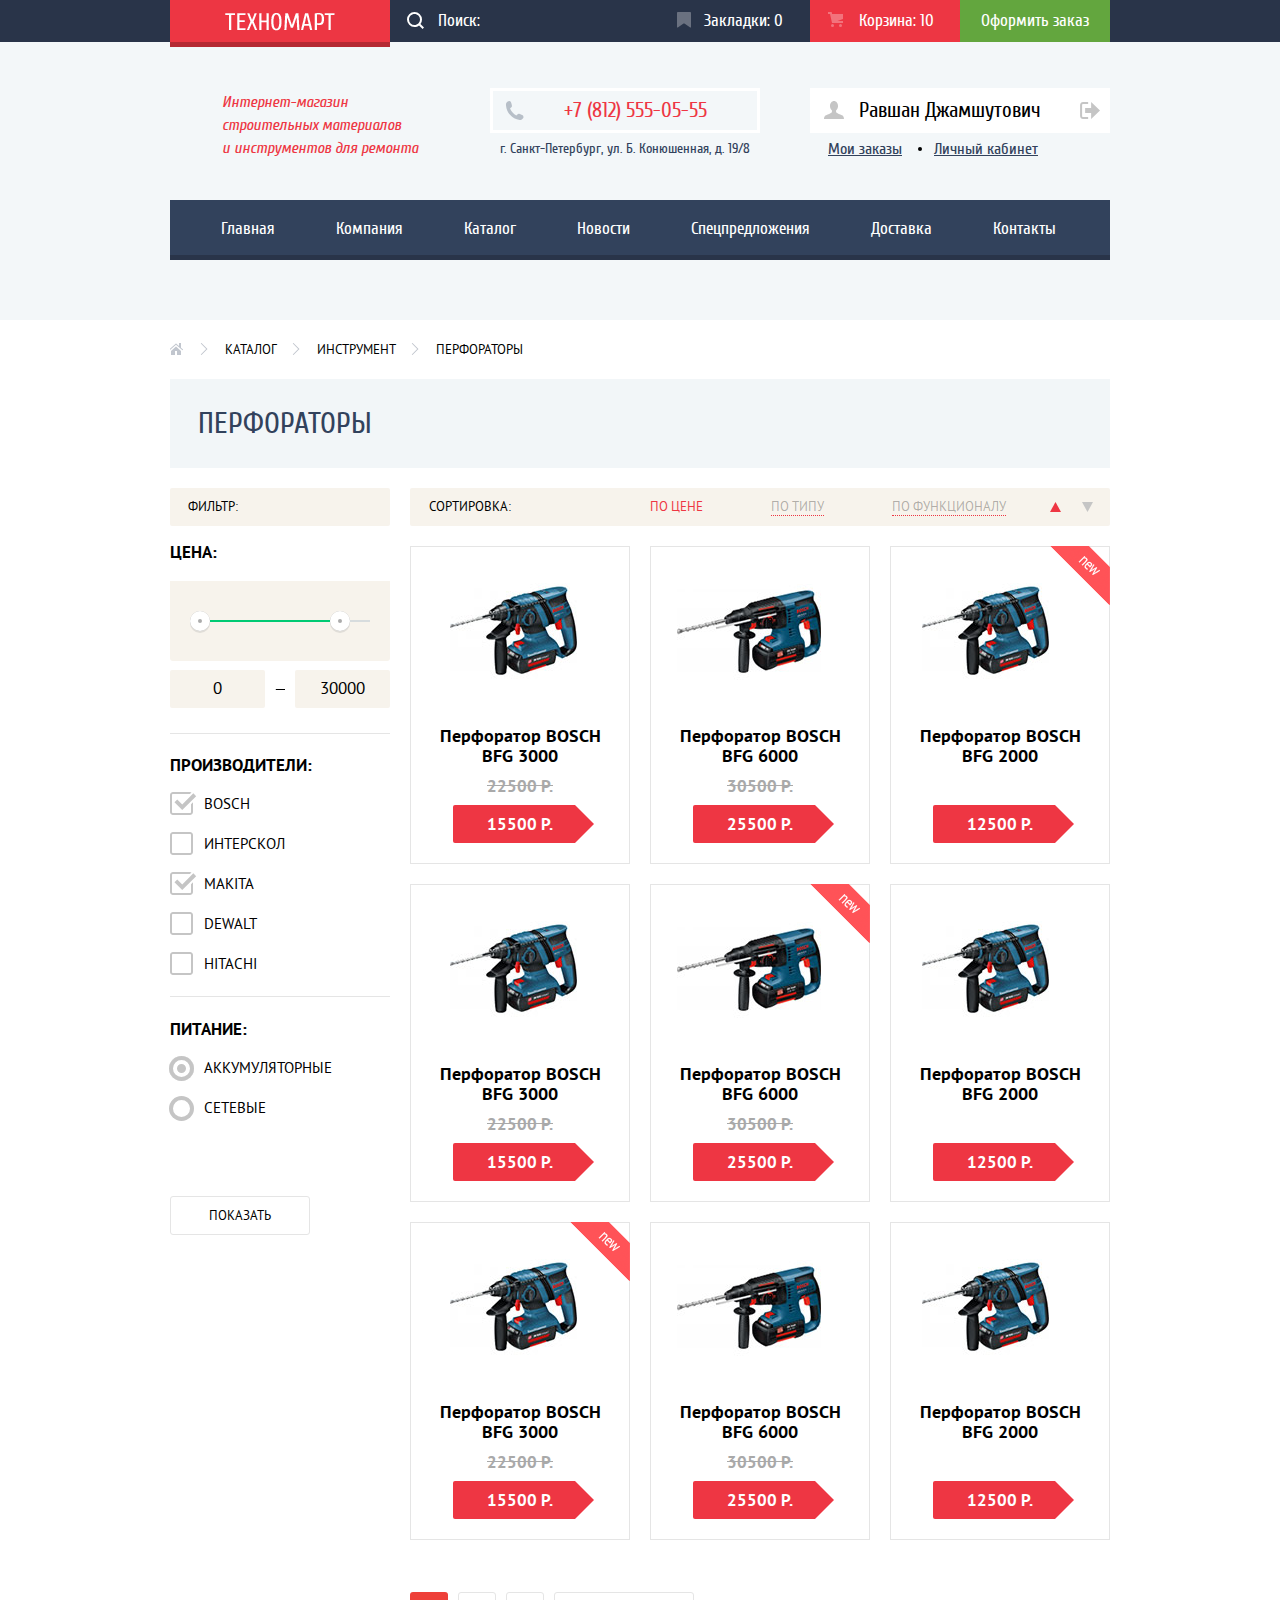
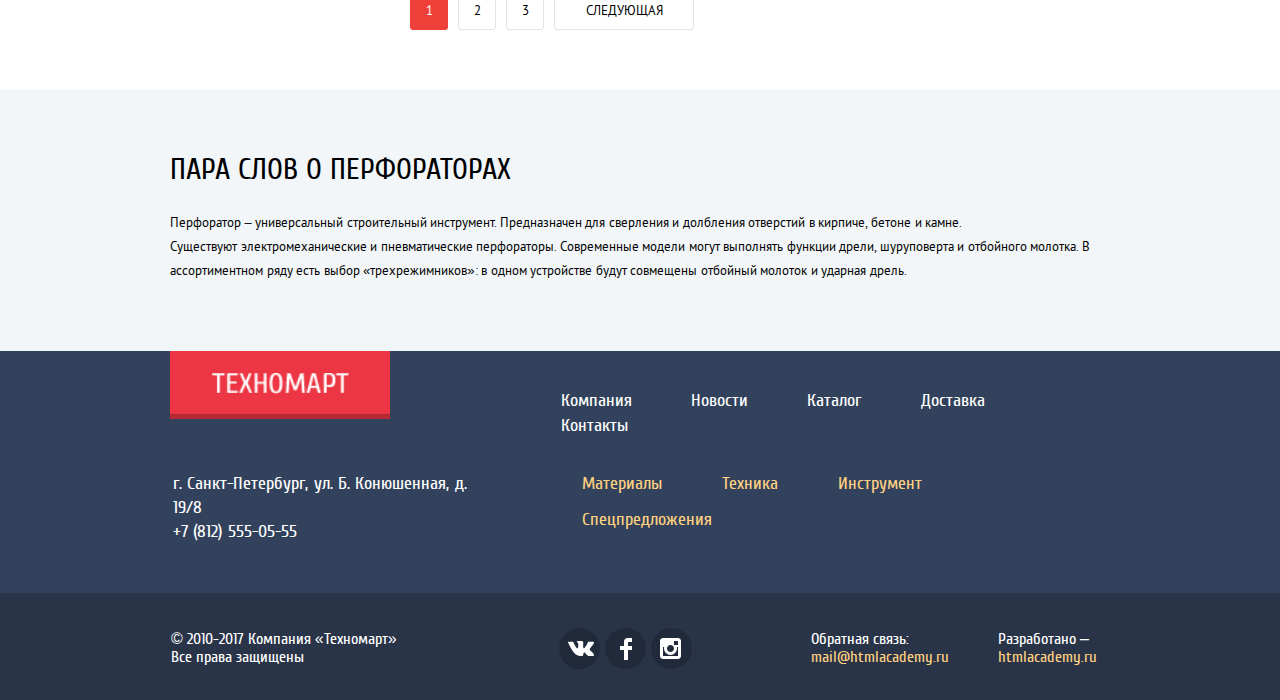
==== commit 95787fe4: "Завершил вёрстку личного проекта" ====
--- a/catalog.html
+++ b/catalog.html
@@ -2,12 +2,12 @@
 <html lang="ru">
   <head>
     <meta charset="utf-8">
+    <meta name="format-detection" content="telephone=no">
     <title>HTML Academy: Техномарт</title>
     <link rel="stylesheet" href="css/normalize.css">
-    <link rel="stylesheet" href="css/style.css">
+    <link rel="stylesheet" href="css/style.min.css">
   </head>
-  <body>
-
+  <body class="inner-page">
     <header class="header">
 
       <div class="header-top">
@@ -23,7 +23,7 @@
                 10.532 2 13 4.467 13 7.5c0 3.032-2.468 5.5-5.5 5.5A5.506 5.506 0 0 1 2 7.5z"/>
             </svg>
           </form>
-          <ul class="purchase-nav">
+          <ul class="header-purchase">
             <li>
               <a href="#" class="header-bookmark">
                 <svg xmlns="http://www.w3.org/2000/svg" width="14" height="16" viewBox="0 0 14 16">
@@ -41,6 +41,7 @@
                 </svg>Корзина: 10
               </a>
             </li>
+          </ul>
           <a href="#" class="header-order">Оформить заказ</a>
         </div>
       </div>
@@ -48,7 +49,7 @@
       <div class="header-middle">
         <div class="container">
           <p class="header-title">
-            <b>Интернет-магазин строительных материалов и инструментов для ремонта</b>
+            <b>Интернет-магазин строительных материалов и&nbsp;инструментов для ремонта</b>
           </p>
           <div class="header-contacts">
             <p class="header-phone">+7 (812) 555-05-55</p>
@@ -83,7 +84,6 @@
               <li><a href="#" class="profile-account">Личный кабинет</a></li>
             </ul>
           </div>
-
         </div>
       </div>
 
@@ -102,7 +102,7 @@
       </nav>
     </header>
 
-    <main class="inner-page">
+    <main>
       <div class="container">
         <ul class="breadcrumbs">
           <li><a href="index.html" class="breadcrumbs-home"><span class="visually-hidden">Главная</span></a></li>
@@ -192,8 +192,8 @@
                   </li>
                 </ul>
                 <ul class="sort-order-list">
-                  <li class="sort-order-item sort-order-current">
-                    <a href="#" class="sort-order-up">
+                  <li class="sort-order-item">
+                    <a href="#" class="sort-order-up sort-order-current">
                       <span class="visually-hidden">По возрастанию</span>
                       <svg xmlns="http://www.w3.org/2000/svg" width="11" height="10" viewBox="0 0 11 10">
                         <path fill="#231F20" d="M5.5 0L0 10h11z"/>
@@ -359,8 +359,8 @@
       <article class="product-info">
         <div class="container">
           <h2>Пара слов о перфораторах</h2>
-          <p>Перфоратор - универсальный строительный инструмент. Предназначен для сверления и долбления отверстий в кирпиче,
-          бетоне и камне.</br> Cуществуют электромеханические и пневматические перфораторы. Современные модели могут выполнять
+          <p>Перфоратор – универсальный строительный инструмент. Предназначен для сверления и долбления отверстий в кирпиче,
+          бетоне и камне.<br> Cуществуют электромеханические и пневматические перфораторы. Современные модели могут выполнять
           функции дрели, шуруповерта и отбойного молотка. В ассортиментном ряду есть выбор «трехрежимников»: в одном устройстве
           будут совмещены отбойный молоток и ударная дрель.</p>
         </div>
@@ -425,14 +425,15 @@
       </div>
     </footer>
 
-    <!-- <section class="modal modal-cart">
-      <h2>Товар добавлен в корзину!</h2>
+    <section class="modal modal-cart">
+      <p>
+        <b>Товар добавлен в корзину!</b>
+      </p>
       <div class="modal-cart-buttons">
         <a href="#" class="button">Оформить заказ</a>
         <button type="button">Продолжить покупки</button>
       </div>
       <button type="button" class="modal-close">Закрыть</button>
-    </section> -->
-
+    </section>
   </body>
 </html>
--- a/css/style.min.css
+++ b/css/style.min.css
@@ -0,0 +1 @@
+@font-face{font-family:'Cuprum';font-style:normal;font-weight:400;src:url(../fonts/cuprum.woff2) format('woff2'),url(../fonts/cuprum.woff) format('woff')}@font-face{font-family:'Cuprum';font-style:italic;font-weight:400;src:url(../fonts/cuprumitalic.woff2) format('woff2'),url(../fonts/cuprumitalic.woff) format('woff')}@font-face{font-family:'Cuprum';font-style:normal;font-weight:700;src:url(../fonts/cuprumbold.woff2) format('woff2'),url(../fonts/cuprumbold.woff) format('woff')}@font-face{font-family:'PT Sans';font-style:normal;font-weight:400;src:url(../fonts/ptsans.woff2) format('woff2'),url(../fonts/ptsans.woff) format('woff')}@font-face{font-family:'PT Sans';font-style:normal;font-weight:700;src:url(../fonts/ptsansbold.woff2) format('woff2'),url(../fonts/ptsansbold.woff) format('woff')}.main-page h2,body{font-weight:400;color:#000}body{margin:0;padding:0;font-family:'PT Sans',Arial,sans-serif;font-size:13px;line-height:24px}a{text-decoration:none}img{max-width:100%;height:auto}.visually-hidden{position:absolute;width:1px;height:1px;margin:-1px;padding:0;border:0;clip:rect(0 0 0 0);overflow:hidden}.button{display:inline-block;-webkit-box-sizing:border-box;box-sizing:border-box;padding:11px 20px 9px;font-family:'Cuprum',Arial,sans-serif;font-size:14px;font-weight:400;line-height:18px;text-transform:uppercase;vertical-align:top;text-align:center;color:#fff;border-radius:3px;border:0}.flag-new{background-image:url(../img/flag-new.png);background-repeat:no-repeat;background-position:0 0}.container{width:940px;margin:0 auto;padding:0 10px}.main-page h2{font-family:'Cuprum',Arial,sans-serif;font-size:30px;line-height:30px;text-transform:uppercase}.logo{-webkit-box-sizing:border-box;box-sizing:border-box;display:-webkit-box;display:-ms-flexbox;display:flex;width:220px;height:42px;-webkit-box-shadow:0 5px 0 0 #b52933;box-shadow:0 5px 0 0 #b52933}.logo img{height:18px;margin:auto;padding-top:1px}.button,.logo{background-color:#ed3643}.button:focus,.button:hover,.header-purchase .header-cart-active:focus,.header-purchase .header-cart-active:hover,.logo:focus,.logo:hover{background-color:#ca2c37}.logo:focus,.logo:hover{-webkit-box-shadow:0 5px 0 0 #9a212a;box-shadow:0 5px 0 0 #9a212a}.button:active,.header-purchase .header-cart-active:active,.logo:active{background-color:#ba2732}.logo:active{-webkit-box-shadow:0 5px 0 0 #8e1e26;box-shadow:0 5px 0 0 #8e1e26}.header,.header-top .container{display:-webkit-box;display:-ms-flexbox;display:flex}.header{width:100%;margin-bottom:59px;-webkit-box-orient:vertical;-webkit-box-direction:normal;-ms-flex-direction:column;flex-direction:column;font-family:'Cuprum',Arial,sans-serif;line-height:0;background-color:#f3f7f9}.header a,.header input[type=search]{outline:0}.header-top .container{-ms-flex-wrap:wrap;flex-wrap:wrap}.header-top{background-color:#293449}.header-top a{font-size:17px;line-height:18px;color:#fff}.form-search{position:relative}.form-search svg{position:absolute;top:12px;left:17px}.form-search input[type=search]{-webkit-box-sizing:border-box;box-sizing:border-box;width:270px;height:42px;padding:0 0 1px 48px;font-family:'Cuprum',Arial,sans-serif;font-size:17px;font-weight:400;line-height:normal;background-color:#293449;border:0}.form-search input[type=search]:hover{background-color:#212a3a}.form-search input[type=search]:focus{background-color:#fff}.form-search-input:focus+svg path{fill:#ee3643}.form-search input[type=search]::-moz-placeholder{color:#fff;opacity:1}.form-search input[type=search]::-webkit-input-placeholder{color:#fff}.form-search input[type=search]:-ms-input-placeholder,.form-search input[type=search]::-ms-input-placeholder{color:#fff}.form-search input[type=search]::placeholder{color:#fff}.header-purchase{display:-webkit-box;display:-ms-flexbox;display:flex;margin:0;padding:0;list-style:none}.header-purchase a{display:block;-webkit-box-sizing:border-box;box-sizing:border-box;width:150px;padding:12px 0}.header-purchase a:focus,.header-purchase a:hover{background-color:#212a3a}.header-purchase a:active{color:rgba(255,255,255,.6);background-color:#161d29}.header-purchase .header-cart-active{background-color:#ed3643}.header-purchase .header-bookmark{position:relative;padding-left:44px}.header-bookmark svg{position:absolute;top:12px;left:17px;opacity:.3}.header-bookmark:focus svg,.header-bookmark:hover svg,.header-cart:focus svg,.header-cart:hover svg{opacity:1}.header-bookmark:active svg,.header-cart:active svg{opacity:.5}.header-purchase .header-cart{position:relative;padding-left:49px}.header-cart svg{position:absolute;top:12px;left:18px;opacity:.3}.header-top .header-order{width:150px;padding:12px 0;text-align:center;background-color:#63a63e}.header-top .header-order:focus,.header-top .header-order:hover{background-color:#5fbb2d}.header-top .header-order:active{color:rgba(255,255,255,.5);background-color:#518534}.header-middle{padding-top:46px;padding-bottom:39px}.header-middle .container{display:-webkit-box;display:-ms-flexbox;display:flex;-webkit-box-pack:justify;-ms-flex-pack:justify;justify-content:space-between}.header-title{-webkit-box-sizing:border-box;box-sizing:border-box;width:270px;margin:0;padding-top:3px;padding-left:52px;font-style:italic;font-size:16px;line-height:23px;color:#ee3643}.footer-develop b,.footer-feedback b,.header-title,.header-title b{font-weight:400}.header-contacts{width:270px}.header-phone{position:relative;-webkit-box-sizing:border-box;box-sizing:border-box;width:270px;margin:0;padding:9px 0 9px 71px;font-size:21px;line-height:21px;color:#ee3643;border:3px solid #fff}.header-phone::before{content:'';position:absolute;top:10px;left:12px;width:19px;height:19px;background-image:url(../img/icon-phone.svg);background-repeat:no-repeat;background-position:0 0}.header-adress{margin:0;padding-top:4px;padding-left:10px;font-size:14px;line-height:24px;letter-spacing:.002em;color:#32425c}.header-user,.user-nav{display:-webkit-box;display:-ms-flexbox;display:flex}.header-user{-webkit-box-orient:vertical;-webkit-box-direction:normal;-ms-flex-direction:column;flex-direction:column;width:300px}.user-nav{-ms-flex-wrap:wrap;flex-wrap:wrap;-webkit-box-pack:justify;-ms-flex-pack:justify;justify-content:space-between;margin:0;padding:0;list-style:none}.user-nav a{padding:12px 0;font-size:21px;line-height:21px;text-align:center;color:#000;background-color:#fff}.user-nav a:focus,.user-nav a:hover{color:#ee4039}.user-nav .user-profile:active,.user-nav a:active{color:rgba(0,0,0,.3)}.user-nav .user-nav-login{padding-left:20px}.user-nav-login{position:relative;-webkit-box-sizing:border-box;box-sizing:border-box;display:block;width:120px;margin-left:20px}.user-nav-login:hover path{fill:#32425c}.user-nav-login:active path,.user-profile path,.user-quit g,.user-quit path{fill:#c5c5c5}.user-nav-login svg{position:absolute;top:14px;left:13px;width:20px;height:17px}.user-nav-registration{display:block;width:150px}.user-nav-autorized a:focus,.user-nav-autorized a:hover{color:#000}.user-nav .user-profile,.user-quit{position:relative;-webkit-box-sizing:border-box;box-sizing:border-box}.user-nav .user-profile{padding-left:24px}.user-profile{width:255px}.user-profile svg,.user-quit svg{position:absolute;top:13px;left:14px}.user-quit{width:45px;height:45px;background-color:#fff}.user-quit svg{top:14px}.user-profile:focus path,.user-profile:hover path,.user-quit:focus g,.user-quit:focus path,.user-quit:hover g,.user-quit:hover path{fill:#000}.sort-order-down path,.sort-order-up path,.user-profile:active path,.user-quit:active g,.user-quit:active path{fill:#c5c5c5}.user-nav-autorized a{display:block}.profile-nav{position:relative;display:-webkit-box;display:-ms-flexbox;display:flex;width:300px;margin:7px 0 0 18px;padding:0;font-size:16px;line-height:19px;list-style:none}.profile-nav::before{content:'';position:absolute;top:7px;left:90px;width:4px;height:4px;background-color:#000;border-radius:50%}.profile-nav li{margin-right:32px}.profile-nav a{display:block;color:#32425c;text-decoration:underline}.profile-nav a:focus,.profile-nav a:hover{color:#ee3643}.profile-nav a:active{color:rgba(0,0,0,.3)}.header-bottom{margin-bottom:60px}.site-nav{display:-webkit-box;display:-ms-flexbox;display:flex;-ms-flex-wrap:wrap;flex-wrap:wrap;margin:0;padding:0;list-style:none}.main-nav a{display:block;padding:20px 30px 23px 31px;font-size:17px;line-height:17px;text-align:center;color:#fff;background-color:#32425c;-webkit-box-shadow:inset 0 -5px 0 0 #293449;box-shadow:inset 0 -5px 0 0 #293449;outline:0}.main-nav a:focus,.main-nav a:hover,.services-item label:focus,.services-item label:hover{background-color:#293449}.main-nav a:active{color:rgba(255,255,255,.6);background-color:#1d2739;-webkit-box-shadow:none;box-shadow:none}.main-nav .site-nav{padding:0 20px;background-color:#32425c;-webkit-box-shadow:inset 0 -5px 0 0 #293449;box-shadow:inset 0 -5px 0 0 #293449}.catalog-category-list,.catalog-wrapper{display:-webkit-box;display:-ms-flexbox;display:flex}.catalog-wrapper{-webkit-box-orient:vertical;-webkit-box-direction:normal;-ms-flex-direction:column;flex-direction:column;margin-bottom:53px;font-family:'Cuprum',Arial,sans-serif}.catalog-category-list{-ms-flex-wrap:wrap;flex-wrap:wrap;-webkit-box-pack:justify;-ms-flex-pack:justify;justify-content:space-between;margin:0 0 20px;padding:0;list-style:none}.catalog-category-item{position:relative;width:300px}.catalog-category-item .flag{position:absolute;top:0;right:0;width:60px;height:60px;text-indent:-1000px;overflow:hidden;z-index:2}.catalog-category-material,.catalog-category-tool{background-color:#ffbf47;background-image:url(../img/icon-1.svg);background-repeat:no-repeat;background-position:213px 31px}.catalog-category-tool{background-color:#3bbce3;background-image:url(../img/icon-2.svg);background-position:197px 33px}.catalog-category-equipment{background-color:#dc91d8;background-image:url(../img/icon-3.svg);background-repeat:no-repeat;background-position:191px 31px}.catalog-category a,.catalog-offers a{display:inline-block;width:135px;margin-left:25px;padding-top:11px;padding-bottom:9px;font-size:14px;line-height:18px;text-align:center;vertical-align:top;text-transform:uppercase;color:#fff;background-color:rgba(0,0,0,.1);border-radius:3px}.catalog-category a:focus,.catalog-category a:hover,.catalog-offers a:focus,.catalog-offers a:hover{background-color:rgba(0,0,0,.2)}.catalog-category a:active,.catalog-offers a:active{background-color:rgba(0,0,0,.3)}.catalog-category h3,.catalog-offers h3{margin:0 0 12px 22px;font-weight:700;font-size:24px;line-height:30px;color:#fff}.catalog-columns{display:-webkit-box;display:-ms-flexbox;display:flex;-webkit-box-pack:justify;-ms-flex-pack:justify;justify-content:space-between}.catalog-slider{position:relative;color:#fff;background-color:#32425c}.catalog-slider-controls{position:absolute;bottom:36px;left:295px;font-size:0;line-height:0;z-index:20}.catalog-slider-back,.catalog-slider-forward{position:absolute;display:block;top:114px;width:22px;height:40px;font-size:0;border:0;z-index:10;background-color:transparent;background-repeat:no-repeat;background-position:0 0}.catalog-slider-forward{left:25px;background-image:url(../img/icon-left.svg)}.catalog-slider-back{right:20px;background-image:url(../img/icon-right.svg)}.catalog-slider-controls label{-webkit-box-sizing:border-box;box-sizing:border-box;display:inline-block;width:10px;height:10px;margin-right:10px;vertical-align:top;background-color:#fff;border:2px solid #fff;border-radius:50%;cursor:pointer}.catalog-slide-list{width:620px;margin:0;padding:0;list-style:none}.catalog-slide-item{-webkit-box-sizing:border-box;box-sizing:border-box;display:none;position:absolute;top:0;left:0;width:620px;height:266px;padding-top:23px;padding-left:24px}#catalog-slide-1:checked~.catalog-slide-list .catalog-slide-perforators,#catalog-slide-2:checked~.catalog-slide-list .catalog-slide-drills,#services-slide-1:checked~.services-slide-list .services-slide-delivery,#services-slide-2:checked~.services-slide-list .services-slide-guarantee,#services-slide-3:checked~.services-slide-list .services-slide-credit{display:block}#catalog-slide-1:checked~.catalog-slider-controls label[for=catalog-slide-1],#catalog-slide-2:checked~.catalog-slider-controls label[for=catalog-slide-2]{background-color:#ee3643}.catalog-slide-drills,.catalog-slide-perforators{background-image:url(../img/background-slide-drills.jpg);background-repeat:no-repeat;background-position:0 0}.catalog-slide-perforators{background-image:url(../img/background-slide-perforators.jpg)}.catalog-slide-title{margin:0 0 2px;font-size:36px;line-height:36px;text-transform:uppercase}.catalog-slide-text{margin:0 0 0 1px;font-size:18px}.catalog-slide-button{position:absolute;bottom:22px;left:25px;width:195px}.catalog-offers-list{display:-webkit-box;display:-ms-flexbox;display:flex;-webkit-box-orient:vertical;-webkit-box-direction:normal;-ms-flex-direction:column;flex-direction:column;margin:0;padding:0;list-style:none}.catalog-offers-list li{width:300px}.catalog-offers-discount{margin-bottom:20px;background-color:#8ed790;background-image:url(../img/icon-4.svg);background-repeat:no-repeat;background-position:196px 26px}.catalog-offers-delivery{background-color:#ffc048;background-image:url(../img/icon-5.svg);background-repeat:no-repeat;background-position:191px 32px}.catalog-category-item,.catalog-offers-list li{-webkit-box-sizing:border-box;box-sizing:border-box;padding-bottom:22px;padding-top:21px}.popular h2{margin:0;padding-top:1px;font-family:'Cuprum',Arial,sans-serif;font-weight:400;text-transform:uppercase;color:#32425c}.popular-top,.product-list{display:-webkit-box;display:-ms-flexbox;display:flex;-webkit-box-pack:justify;-ms-flex-pack:justify;justify-content:space-between}.popular-top{-webkit-box-align:center;-ms-flex-align:center;align-items:center;margin-bottom:20px;background-color:#f9f5f0;padding:25px 24px 26px 28px}.popular-top a{width:253px}.product-list{-ms-flex-wrap:wrap;flex-wrap:wrap;margin:0 0 1px;padding:0;list-style:none}.product-item{position:relative;display:inline-block;-webkit-box-sizing:border-box;box-sizing:border-box;width:220px;min-height:318px;margin-bottom:20px;text-align:center;vertical-align:top;border:1px solid #e5e5e5}.product-item .flag{position:absolute;top:-1px;right:-1px;width:60px;height:60px;text-indent:-1000px;overflow:hidden;z-index:2}.product-item:focus,.product-item:hover{border-color:#fff;-webkit-box-shadow:0 10px 25px 0 rgba(41,52,73,.5);box-shadow:0 10px 25px 0 rgba(41,52,73,.5)}.product-image{-webkit-box-sizing:border-box;box-sizing:border-box;width:218px;height:165px;margin-top:0;margin-bottom:14px;text-align:left}.product-item:nth-child(3n+3) .product-image{padding-top:28px;padding-left:31px}.product-item:nth-child(3n+1) .product-image{padding-top:28px;padding-left:39px}.product-item:nth-child(3n+2) .product-image{padding-top:21px;padding-left:26px}.popular-product-item:nth-child(4) .product-image{padding-top:28px;padding-left:31px}.popular-product-item:nth-child(2) .product-image{padding-top:28px;padding-left:39px}.popular-product-item:nth-child(3) .product-image{padding-top:21px;padding-left:26px}.popular-product-item:nth-child(1) .product-image{padding-top:5px;padding-left:16px}.product-image img{max-width:100%}.product-discount,.product-name,.product-price{font-family:'PT Sans',Arial,sans-serif;font-weight:700;font-style:normal}.product-name{position:relative;margin-top:0;margin-bottom:11px;padding:0 15px;font-size:18px;line-height:20px;color:#000}.product-model{text-transform:uppercase;color:#000}.product-discount,.product-price{display:block;font-size:17px;line-height:18px}.product-discount{min-height:20px;margin-bottom:8px;text-decoration:line-through;color:#a9a9a9}.product-price{position:relative;width:80px;margin:0 auto 20px;padding:10px 27px;color:#fff;background-color:#ee3643;border-radius:2px 0 0 2px}.product-price::after{content:'';position:absolute;top:0;right:-26px;width:0;height:0;border:19px solid #fff;border-left-color:#ee3643}.product-buttons{display:none;-webkit-box-sizing:border-box;box-sizing:border-box;position:absolute;top:0;left:0;width:218px;padding-top:43px;padding-bottom:30px;font-size:14px;line-height:18px;text-transform:uppercase;background-color:#fff}.product-item:focus .product-buttons,.product-item:hover .product-buttons{display:block}.product-bookmark,.product-buy{display:block;width:135px;margin:0 auto 8px;font-family:'Cuprum',Arial,sans-serif;font-weight:400;border-radius:3px}.product-buy{padding-top:11px;padding-bottom:9px;color:#fff;background-color:#63a63e;-webkit-box-shadow:inset 0 -3px 0 0 #367315;box-shadow:inset 0 -3px 0 0 #367315}.product-buy:focus,.product-buy:hover{background-color:#5fbb2d}.product-buy:active{background-color:#367315}.product-bookmark{-webkit-box-sizing:border-box;box-sizing:border-box;padding-top:8px;padding-bottom:6px;color:#32425c;border:3px #63a63e solid}.product-bookmark:focus,.product-bookmark:hover{border-color:#32425c}.product-bookmark:active{color:rgba(50,66,92,.3);border-color:rgba(50,66,92,.3)}.popular-brand{margin-bottom:65px}.popular-brand .popular-top{padding-left:24px}.brand-list{display:-webkit-box;display:-ms-flexbox;display:flex;-webkit-box-pack:justify;-ms-flex-pack:justify;justify-content:space-between;-ms-flex-wrap:wrap;flex-wrap:wrap;margin:0;padding:0;list-style:none}.brand-item{-webkit-box-sizing:border-box;box-sizing:border-box;width:220px;height:145px;margin-bottom:20px;border:1px solid #e5e5e5}.brand-item:focus,.brand-item:hover{border-color:#fff;-webkit-box-shadow:0 10px 25px 0 rgba(41,52,73,.5);box-shadow:0 10px 25px 0 rgba(41,52,73,.5)}.brand-item:active{-webkit-box-shadow:0 4px 10px 0 rgba(41,52,73,.5);box-shadow:0 4px 10px 0 rgba(41,52,73,.5)}.brand-image{-webkit-box-sizing:border-box;box-sizing:border-box;display:block;height:100%}.brand-item:nth-child(1) .brand-image{padding-top:52px;padding-left:46px}.brand-item:nth-child(2) .brand-image{padding-top:49px;padding-left:47px}.brand-item:nth-child(3) .brand-image{padding-top:47px;padding-left:36px}.brand-item:nth-child(4) .brand-image{padding-top:20px;padding-left:8px}.brand-item:nth-child(5) .brand-image{padding-top:57px;padding-left:27px}.brand-item:nth-child(6) .brand-image{padding-top:34px;padding-left:47px}.brand-item:nth-child(7) .brand-image{padding-top:22px;padding-left:34px}.brand-item:nth-child(8) .brand-image{padding-top:33px;padding-left:9px}.brand-image:active{opacity:.3}.services{-webkit-box-sizing:border-box;box-sizing:border-box;background-color:#f5f8fa;margin-bottom:79px;padding-top:65px}.services .container{width:950px;padding-right:0}.services-title{margin-top:0;margin-bottom:26px;font-weight:400;text-transform:uppercase;color:#000}.services-text{width:400px;margin:0 0 33px;line-height:24px}.services-slider{display:-webkit-box;display:-ms-flexbox;display:flex;-webkit-box-pack:justify;-ms-flex-pack:justify;justify-content:space-between;padding-bottom:98px}.services-item label,.services-list{-webkit-box-sizing:border-box;box-sizing:border-box;width:240px}.services-list{position:relative;margin:0;padding:36px 0 0;list-style:none}.services-list::after{content:'';position:absolute;top:-5px;right:0;width:10px;height:272px;background-image:url(../img/services-shadow.png);background-repeat:no-repeat;background-position:0 0}.services-item label{display:block;padding-top:13px;padding-bottom:19px;padding-left:22px;font-family:'Cuprum',Arial,sans-serif;font-size:21px;font-weight:700;line-height:30px;color:#fff;background-color:#32425c;-webkit-box-shadow:inset 0 1px 0 0 #405069,inset 0 -1px 0 0 #293449;box-shadow:inset 0 1px 0 0 #405069,inset 0 -1px 0 0 #293449}.services-item:first-child label{-webkit-box-shadow:inset 0 -1px 0 0 #293449;box-shadow:inset 0 -1px 0 0 #293449}.services-item:last-child label{-webkit-box-shadow:inset 0 1px 0 0 #405069;box-shadow:inset 0 1px 0 0 #405069}#services-slide-1:checked~.services-list label[for=services-slide-1],#services-slide-2:checked~.services-list label[for=services-slide-2],#services-slide-3:checked~.services-list label[for=services-slide-3]{color:#32425c;background-color:#fff;-webkit-box-shadow:none;box-shadow:none}.services-slide,.services-slide-list{-webkit-box-sizing:border-box;box-sizing:border-box;width:630px}.services-slide-list{position:relative;margin:0;padding:0;list-style:none}.services-slide{display:none;height:320px;padding-top:31px;background-color:#f5f8fa}.services-slide h3{margin-top:0;margin-bottom:22px;font-size:36px;font-family:'Cuprum',Arial,sans-serif;font-weight:400;line-height:42px;text-transform:uppercase;color:#32425c}.services-slide p{margin-top:0;margin-bottom:26px}.services-slide-credit,.services-slide-delivery,.services-slide-guarantee{position:absolute;top:0;left:0;background-image:url(../img/background-delivery.png);background-repeat:no-repeat;background-position:151px 59px}.services-slide-delivery p{width:275px;line-height:24px}.services-slide-credit,.services-slide-guarantee{background-image:url(../img/background-guarantee.png);background-position:239px 37px}.services-slide-guarantee p{width:375px;line-height:24px}.services-slide-credit{background-image:url(../img/background-credit.png);background-position:165px 35px}.services-slide-credit .button{width:195px}.index-columns{display:-webkit-box;display:-ms-flexbox;display:flex;-webkit-box-pack:justify;-ms-flex-pack:justify;justify-content:space-between;margin-bottom:86px}.info{width:560px}.contact-title,.info-title{margin:0 0 26px}.info-text{margin-top:24px;margin-bottom:20px;padding-right:45px}.info-text:nth-of-type(2){padding-right:115px}.info a{width:220px}.contact-text{margin:0 0 31px;padding-right:106px}.partners-text{margin:0 0 20px;padding-right:160px}.partners-list{margin:0 0 35px;padding:0;font-family:'Cuprum',Arial,sans-serif;font-size:18px;line-height:22px;list-style:none}.partners-item{position:relative;margin-bottom:18px;padding-left:36px}.inner-content li::before,.partners-item::before{content:'';position:absolute;top:10px;left:0;width:25px;height:2px;background-color:#ee3643}.partners-item:last-of-type::before{top:9px}.contact{width:300px}.contact-image{display:block;margin-bottom:40px}.contact-image img{display:block}.contact .button{width:300px;padding-right:20px;padding-left:25px}.footer{font-family:'Cuprum',Arial,sans-serif;background-color:#32425c}.footer a{outline:0}.footer-top{margin-bottom:33px}.footer-middle .container,.footer-top .container{display:-webkit-box;display:-ms-flexbox;display:flex;-webkit-box-pack:justify;-ms-flex-pack:justify;justify-content:space-between}.footer-logo{height:63px}.footer-logo img{height:21px}.footer-nav{width:549px;margin:0;padding:38px 0 0}.footer-nav li:not(:last-of-type){margin-right:59px}.footer-nav a:active{color:rgba(255,255,255,.5)}.footer a,.footer-adress,.footer-phone{font-size:18px;line-height:24px}.footer-adress,.footer-nav a,.footer-phone{color:#fff}.footer-bottom a:focus,.footer-bottom a:hover,.footer-middle a:focus,.footer-middle a:hover,.footer-top a:focus,.footer-top a:hover{text-decoration:underline}.footer-contact{-webkit-box-sizing:border-box;box-sizing:border-box;width:330px;padding-left:3px}.footer-adress,.footer-phone{margin:0;word-spacing:.02em}.footer-catalog{display:-webkit-box;display:-ms-flexbox;display:flex;-ms-flex-wrap:wrap;flex-wrap:wrap;width:528px;margin:0;padding:0 0 0 2px;list-style:none}.footer-catalog li:not(:last-child){margin-right:60px}.footer-middle{margin-bottom:49px}.footer-bottom a,.footer-middle a{color:#ffd180}.footer-bottom a:active,.footer-middle a:active{color:rgba(255,209,128,.5)}.footer-bottom{padding-top:35px;padding-bottom:31px;background-color:#293449}.footer-bottom .container,.footer-bottom-left,.footer-bottom-right{display:-webkit-box;display:-ms-flexbox;display:flex;-webkit-box-pack:justify;-ms-flex-pack:justify;justify-content:space-between}.footer-bottom .container{color:#fff}.footer-bottom-left,.footer-bottom-right{width:522px}.footer-bottom-right{width:300px}.footer-bottom-right a:active{color:#ee3643;text-decoration:none}.footer-bottom,.footer-bottom a{font-size:16px;line-height:18px}.footer-copyright{width:240px;margin-right:140px;margin-left:1px;margin-top:2px}.footer-copyright p,.write-user p{margin:0}.footer-social{display:-webkit-box;display:-ms-flexbox;display:flex;-webkit-box-pack:justify;-ms-flex-pack:justify;justify-content:space-between;width:133px;margin:0;padding:0;list-style:none}.footer-social a{display:block;width:41px;height:41px;color:#fff;background-color:#212a3a;border-radius:50%}.social-button-vk a{background-image:url(../img/icon-vk.svg);background-repeat:no-repeat;background-position:9px 13px}.social-button-fb a,.social-button-insta a{background-image:url(../img/icon-fb.svg);background-repeat:no-repeat;background-position:15px 10px}.social-button-insta a{background-image:url(../img/icon-insta.svg);background-position:9px 10px}.footer-social a:focus,.footer-social a:hover{text-decoration:none;background-color:#ee3643}.footer-develop,.footer-feedback{width:150px;margin-left:1px;margin-top:2px}.footer-develop{width:112px}.modal{position:fixed;font-family:'Cuprum',Arial,sans-serif;font-weight:400;display:none;z-index:100}.modal-close{position:absolute;top:0;right:0;width:39px;height:39px;padding:0;font-size:0;background-color:transparent;border:0}.modal-cart .modal-close,.modal-write .modal-close{top:7px}.modal-close::after,.modal-close::before{content:'';position:absolute;top:18px;right:6px;width:27px;height:4px;background-color:#ee3643}.modal-close::before{-webkit-transform:rotate(45deg);-ms-transform:rotate(45deg);transform:rotate(45deg)}.modal-close::after{-webkit-transform:rotate(-45deg);-ms-transform:rotate(-45deg);transform:rotate(-45deg)}.modal-map{bottom:357px;left:50%;width:940px;margin-bottom:-179px;margin-left:-470px;-webkit-box-shadow:0 0 16px rgba(47,42,43,.5);box-shadow:0 0 16px rgba(47,42,43,.5)}.modal-image{width:940px;height:446px}.modal-image img{display:block}.modal-write{bottom:201px;left:50%;width:620px;margin-left:-310px;-webkit-box-sizing:border-box;box-sizing:border-box;-webkit-box-shadow:0 20px 40px 0 rgba(0,0,0,.75);box-shadow:0 20px 40px 0 rgba(0,0,0,.75)}.write-user{padding:52px 80px 37px;background-color:#fff;-webkit-box-shadow:inset 0 7px 0 0 #ff5357;box-shadow:inset 0 7px 0 0 #ff5357}.write-user label{display:block;margin-bottom:7px;font-size:18px;line-height:22px}.write-button button,.write-user input{width:100%}.write-user textarea{width:100%;height:114px;resize:none}.write-user input,.write-user textarea{-webkit-box-sizing:border-box;box-sizing:border-box;display:block;padding:8px 14px;font-family:'PT Sans',Arial,sans-serif;font-size:13px;font-weight:400;line-height:18px;border:2px #d7dcde solid;border-radius:2px}.write-user input::-webkit-input-placeholder,.write-user textarea::-webkit-input-placeholder{color:#999}.write-user input::-moz-placeholder,.write-user textarea::-moz-placeholder{color:#999}.write-user input:-ms-input-placeholder,.write-user input::-ms-input-placeholder,.write-user textarea:-ms-input-placeholder,.write-user textarea::-ms-input-placeholder{color:#999}.write-user input:hover,.write-user textarea:hover{border-color:#b5b5b5}.write-user input:focus,.write-user textarea:focus{border-color:#ee3643}.write-user-contact{display:-webkit-box;display:-ms-flexbox;display:flex;-webkit-box-pack:justify;-ms-flex-pack:justify;justify-content:space-between;margin-bottom:19px}.write-user-contact p{width:220px}.write-button{padding:37px 80px;background-color:#f4f4f4}.modal-cart{position:fixed;top:50%;left:50%;width:620px;margin-top:-141px;margin-left:-310px;-webkit-box-sizing:border-box;box-sizing:border-box;-webkit-box-shadow:0 20px 40px rgba(41,52,73,.75);box-shadow:0 20px 40px rgba(41,52,73,.75)}.modal-cart p{margin:0}.modal-cart b{display:block;padding:72px 82px 68px 178px;font-size:30px;font-weight:400;line-height:30px;letter-spacing:.004em;background-color:#fff;background-image:url(../img/icon-mark.svg);background-repeat:no-repeat;background-position:81px 55px;-webkit-box-shadow:inset 0 7px 0 0 #ee3643;box-shadow:inset 0 7px 0 0 #ee3643}.breadcrumbs,.modal-cart-buttons{display:-webkit-box;display:-ms-flexbox;display:flex}.modal-cart-buttons{-webkit-box-pack:justify;-ms-flex-pack:justify;justify-content:space-between;background-color:#f1f1f1;padding:37px 80px}.modal-cart-buttons a,.modal-cart-buttons button{width:220px;border-radius:2px}.modal-cart-buttons a{padding-left:17px}.modal-cart-buttons button{padding:11px 20px 9px 17px;font-family:'Cuprum',Arial,sans-serif;font-size:14px;line-height:17px;text-transform:uppercase;background-color:#fff;border:0}.breadcrumbs{margin:0 0 21px;padding:0;list-style:none}.breadcrumbs li{position:relative;margin-right:40px}.breadcrumbs li:not(:last-child)::after{content:'';position:absolute;top:1px;right:-23px;width:8px;height:12px;background-image:url(../img/icon-right-small.svg);background-repeat:no-repeat;background-position:0 0}.breadcrumbs-home{display:block;width:15px;height:16px;background-image:url(../img/icon-home.svg);background-repeat:no-repeat;background-position:-2px 1px}.breadcrumbs a{display:block;font-family:'PT Sans',Arial,sans-serif;font-weight:400;font-size:13px;line-height:16px;color:#000}.page-title{margin:0 0 20px;padding:30px 28px 29px;font-family:'Cuprum',Arial,sans-serif;font-size:30px;font-weight:400;line-height:30px;text-transform:uppercase;color:#32425c;background-color:#f2f6f8}.sort{-webkit-box-sizing:border-box;box-sizing:border-box;display:-webkit-box;display:-ms-flexbox;display:flex;-webkit-box-pack:justify;-ms-flex-pack:justify;justify-content:space-between;width:700px;margin-bottom:20px;padding:4px 0 4px 19px;border-radius:2px}.sort-title{width:140px;margin:0;padding-top:6px;font-weight:400}.sort-parameters,.sort-parameters-list{display:-webkit-box;display:-ms-flexbox;display:flex}.sort-parameters{-webkit-box-pack:justify;-ms-flex-pack:justify;justify-content:space-between;width:460px}.sort-parameters-list{-webkit-box-align:center;-ms-flex-align:center;align-items:center;width:380px;margin:0;padding:0;list-style:none}.sort-parameters-item:not(:last-of-type){margin-right:68px}.sort-parameters-list a{color:rgba(0,0,0,.3);border-bottom:1px dotted #ee3643}.sort-parameters-list a:focus,.sort-parameters-list a:hover{color:#000;border-bottom:1px solid #ee3643}.sort-parameters-current a,.sort-parameters-current a:focus,.sort-parameters-current a:hover{color:#ee3643;border:0}.sort-order-list{-webkit-box-sizing:border-box;box-sizing:border-box;display:-webkit-box;display:-ms-flexbox;display:flex;-webkit-box-pack:justify;-ms-flex-pack:justify;justify-content:space-between;width:80px;margin:0;padding:0 7px 0 10px;list-style:none}.sort-order-list a{position:relative;display:block;width:31px;height:30px;border-bottom:none}.sort-order-list svg{position:absolute;top:10px;left:10px}.sort-order-down:focus path,.sort-order-down:hover path,.sort-order-up:focus path,.sort-order-up:hover path{fill:#000}.sort-order-current path{fill:#ee3643}.sort-order-current:focus path,.sort-order-current:hover path{fill:#ee3643}.filter{width:220px}.filter-title{margin:0;padding:10px 18px;font-weight:400;border-radius:2px}.filter-title,.sort{background-color:#f7f3ec}.filter-title,.sort-title{font-family:'PT sans',Arial,sans-serif;font-size:13px;line-height:18px}.breadcrumbs,.filter,.filter button,.pagination-list,.sort{font-family:'PT Sans',Arial,sans-serif;font-weight:400;text-transform:uppercase}.filter fieldset{-webkit-box-sizing:border-box;box-sizing:border-box;margin:0;padding:0;border:0}.filter fieldset:not(:last-of-type){border-bottom:1px solid #e5e5e5}.filter legend{margin-bottom:14px;font-weight:700;font-size:17px;line-height:30px}.filter ul{margin:0;padding:0;list-style:none}.filter label{display:block;padding-left:34px;font-family:'PT Sans',Arial,sans-serif;font-weight:400;font-size:15px;line-height:20px}.filter .filter-price{margin-top:11px;padding-bottom:25px}.filter-price .range-controls{position:relative;-webkit-box-sizing:border-box;box-sizing:border-box;height:80px;margin-bottom:9px;padding:39px 20px 39px 28px;background-color:#f7f3ec;border-radius:0 0 3px 3px}.filter-price .scale{position:relative;width:172px;height:2px;background-color:#d7dcde}.filter-price .bar{position:absolute;top:0;left:0;width:144px;height:2px;background-color:#00ca74}.filter-price .range-toggle{position:absolute;width:20px;height:20px;background-color:#ababab;-webkit-box-shadow:inset 0 0 0 8px #fff,0 2px 0 0 #e0ddd8;box-shadow:inset 0 0 0 8px #fff,0 2px 0 0 #e0ddd8;border-radius:50%}.filter-price .range-toggle-min{top:30px;left:20px}.filter-price .range-toggle-max{top:30px;left:160px}.filter-price .price-controls{position:relative;font-size:0}.filter-power label::before,.filter-price .price-controls::before{content:'';position:absolute;top:19px;left:105px;width:10px;height:1px;background-color:#000;-webkit-box-shadow:inset 1px 0 0 0 #cdcdcd;box-shadow:inset 1px 0 0 0 #cdcdcd}.filter-price input{display:inline-block;width:95px;margin:0;padding:8px 0 10px;font-size:17px;line-height:20px;text-align:center;vertical-align:top;background-color:#f7f3ec;border:0;border-radius:2px}.filter-price .min-price{margin-right:30px}.filter .filter-brand{margin-top:16px;padding-bottom:22px}.filter .filter-power{margin-top:17px;padding-bottom:78px}.filter button{-webkit-box-sizing:border-box;box-sizing:border-box;width:140px;margin:0;padding:12px 0 10px;background-color:#fff;border:1px solid #e5e5e5;border-radius:3px}.filter-brand label,.filter-power label{position:relative}.filter-power label::before{top:-2px;left:-1px;width:25px;height:25px;background-color:#fff;border-radius:50%;-webkit-box-shadow:inset 0 0 0 4px #c5c5c5;box-shadow:inset 0 0 0 4px #c5c5c5}.filter-power label:hover::before{-webkit-box-shadow:inset 0 0 0 4px #b5b5b5;box-shadow:inset 0 0 0 4px #b5b5b5}.filter-input-radio:checked+label:hover::before,.filter-input-radio:checked:focus+label::before{-webkit-box-shadow:inset 0 0 0 4px #b5b5b5,inset 0 0 0 8px #fff,inset 0 0 0 13px #b5b5b5;box-shadow:inset 0 0 0 4px #b5b5b5,inset 0 0 0 8px #fff,inset 0 0 0 13px #b5b5b5}.filter-input-radio:checked+label::before{-webkit-box-shadow:inset 0 0 0 4px #c5c5c5,inset 0 0 0 8px #fff,inset 0 0 0 13px #c5c5c5;box-shadow:inset 0 0 0 4px #c5c5c5,inset 0 0 0 8px #fff,inset 0 0 0 13px #c5c5c5}.filter-input-radio:disabled+label::before{opacity:.3;-webkit-box-shadow:inset 0 0 0 4px #b5b5b5,inset 0 0 0 8px #fff,inset 0 0 0 13px #b5b5b5;box-shadow:inset 0 0 0 4px #b5b5b5,inset 0 0 0 8px #fff,inset 0 0 0 13px #b5b5b5}.filter-brand label::before{content:'';position:absolute;top:-2px;left:0;width:27px;height:23px;background-image:url(../img/checkbox-off.svg);background-repeat:no-repeat;background-position:0 0}.filter-brand label:hover::before{background-image:url(../img/checkbox-hover-off.svg)}.filter-input-checkbox+label:hover::before,.filter-input-checkbox:focus+label::before{background-image:url(../img/checkbox-hover-off.svg)}.filter-input-checkbox:checked+label:hover::before,.filter-input-checkbox:checked:focus+label::before{background-image:url(../img/checkbox-hover-on.svg)}.filter-input-checkbox:checked+label::before{background-image:url(../img/checkbox-on.svg)}.filter li:not(:last-of-type){margin-bottom:20px}.pagination-list{display:-webkit-box;display:-ms-flexbox;display:flex;margin:31px 0 0;padding:0;list-style:none}.pagination-list a{-webkit-box-sizing:border-box;box-sizing:border-box;display:block;width:38px;padding:9px 0;font-size:13px;line-height:18px;text-align:center;color:#000;border:1px solid #e5e5e5;border-radius:3px}.pagination-list a:focus,.pagination-list a:hover{border-color:#bdc6ca}.pagination-list a:active{border-color:#ee3643}.pagination-item{margin-right:10px}.pagination-item-current a{padding:10px 0;color:#fff;background-color:#ee4039;border:0}.pagination-item-next a{width:140px}.product-info{padding-top:65px;padding-bottom:68px;background-color:#f2f6f8}.product-info h2{margin:0 0 26px;font-family:'Cuprum',Arial,sans-serif;font-weight:400;font-size:30px;line-height:30px;text-transform:uppercase;color:#000}.product-info p{margin:0 9px 0 0;word-spacing:.04em}.inner-page .header{margin-bottom:22px}.inner-page .product-list{-ms-flex-wrap:wrap;flex-wrap:wrap;width:700px}.inner-content h2,.inner-content h3{margin-top:52px;margin-bottom:26px;font-size:30px;line-height:30px}.inner-content h3{font-size:24px;line-height:24px}.inner-content h2+h3{margin-top:26px}.inner-content p{margin-top:24px;margin-bottom:20px}.inner-content ul{margin:20px 0;padding:0;font-family:'Cuprum',Arial,sans-serif;font-size:18px;line-height:22px;list-style:none}.inner-content li{position:relative;margin-bottom:18px;padding-left:36px}.inner-content li:last-of-type::before{top:9px}.columns,.wrapper{display:-webkit-box;display:-ms-flexbox;display:flex}.wrapper{-webkit-box-orient:vertical;-webkit-box-direction:normal;-ms-flex-direction:column;flex-direction:column;width:700px}.columns{-webkit-box-pack:justify;-ms-flex-pack:justify;justify-content:space-between;margin-bottom:60px}
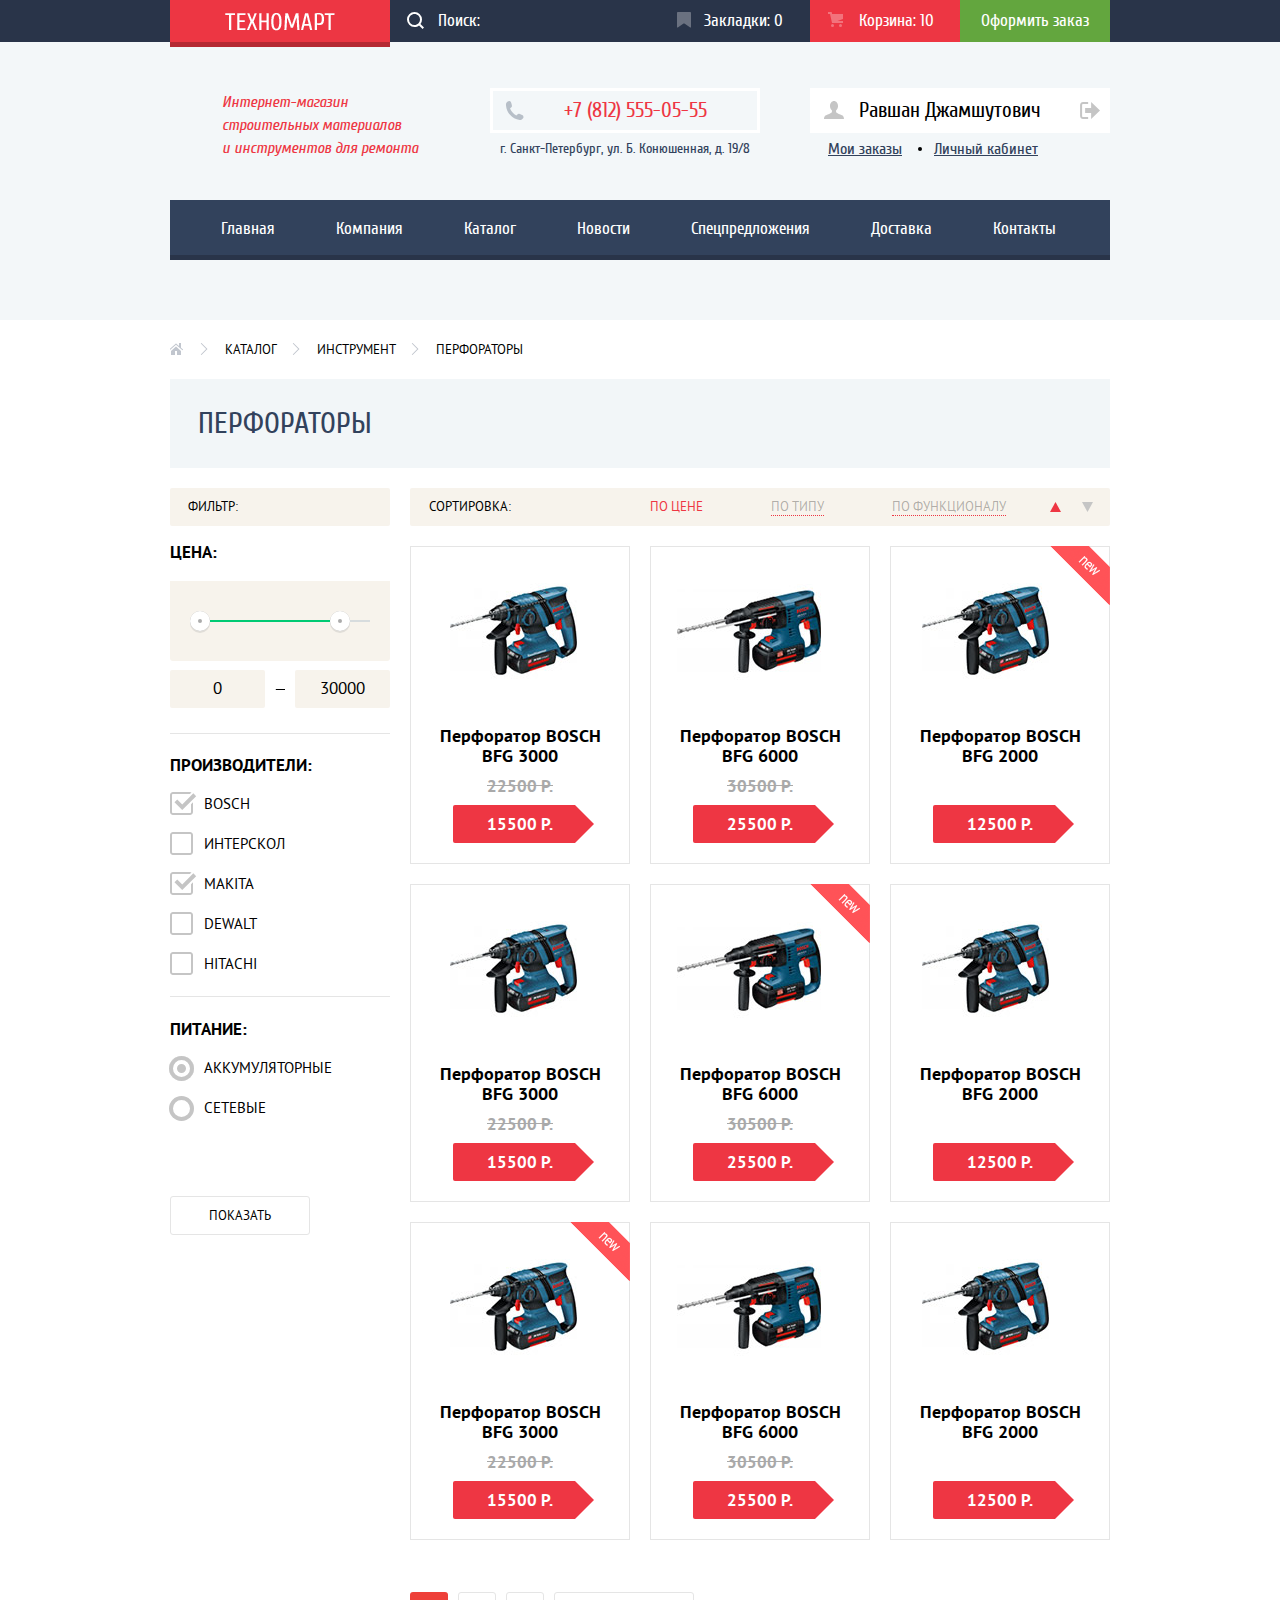
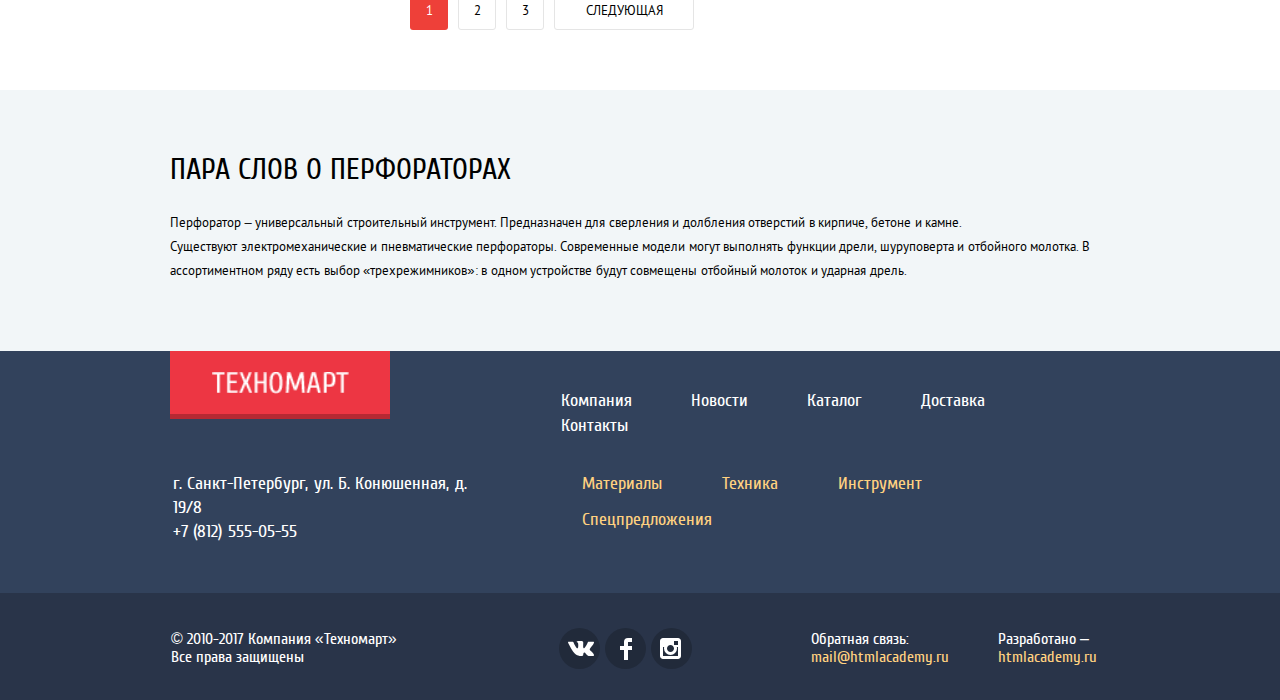
==== commit ca372d29: "Оживил интерактивные элементы личного проекта" ====
--- a/catalog.html
+++ b/catalog.html
@@ -435,5 +435,6 @@
       </div>
       <button type="button" class="modal-close">Закрыть</button>
     </section>
+    <script src="js/script.min.js"></script>
   </body>
 </html>
--- a/css/style.min.css
+++ b/css/style.min.css
@@ -1 +1 @@
-@font-face{font-family:'Cuprum';font-style:normal;font-weight:400;src:url(../fonts/cuprum.woff2) format('woff2'),url(../fonts/cuprum.woff) format('woff')}@font-face{font-family:'Cuprum';font-style:italic;font-weight:400;src:url(../fonts/cuprumitalic.woff2) format('woff2'),url(../fonts/cuprumitalic.woff) format('woff')}@font-face{font-family:'Cuprum';font-style:normal;font-weight:700;src:url(../fonts/cuprumbold.woff2) format('woff2'),url(../fonts/cuprumbold.woff) format('woff')}@font-face{font-family:'PT Sans';font-style:normal;font-weight:400;src:url(../fonts/ptsans.woff2) format('woff2'),url(../fonts/ptsans.woff) format('woff')}@font-face{font-family:'PT Sans';font-style:normal;font-weight:700;src:url(../fonts/ptsansbold.woff2) format('woff2'),url(../fonts/ptsansbold.woff) format('woff')}.main-page h2,body{font-weight:400;color:#000}body{margin:0;padding:0;font-family:'PT Sans',Arial,sans-serif;font-size:13px;line-height:24px}a{text-decoration:none}img{max-width:100%;height:auto}.visually-hidden{position:absolute;width:1px;height:1px;margin:-1px;padding:0;border:0;clip:rect(0 0 0 0);overflow:hidden}.button{display:inline-block;-webkit-box-sizing:border-box;box-sizing:border-box;padding:11px 20px 9px;font-family:'Cuprum',Arial,sans-serif;font-size:14px;font-weight:400;line-height:18px;text-transform:uppercase;vertical-align:top;text-align:center;color:#fff;border-radius:3px;border:0}.flag-new{background-image:url(../img/flag-new.png);background-repeat:no-repeat;background-position:0 0}.container{width:940px;margin:0 auto;padding:0 10px}.main-page h2{font-family:'Cuprum',Arial,sans-serif;font-size:30px;line-height:30px;text-transform:uppercase}.logo{-webkit-box-sizing:border-box;box-sizing:border-box;display:-webkit-box;display:-ms-flexbox;display:flex;width:220px;height:42px;-webkit-box-shadow:0 5px 0 0 #b52933;box-shadow:0 5px 0 0 #b52933}.logo img{height:18px;margin:auto;padding-top:1px}.button,.logo{background-color:#ed3643}.button:focus,.button:hover,.header-purchase .header-cart-active:focus,.header-purchase .header-cart-active:hover,.logo:focus,.logo:hover{background-color:#ca2c37}.logo:focus,.logo:hover{-webkit-box-shadow:0 5px 0 0 #9a212a;box-shadow:0 5px 0 0 #9a212a}.button:active,.header-purchase .header-cart-active:active,.logo:active{background-color:#ba2732}.logo:active{-webkit-box-shadow:0 5px 0 0 #8e1e26;box-shadow:0 5px 0 0 #8e1e26}.header,.header-top .container{display:-webkit-box;display:-ms-flexbox;display:flex}.header{width:100%;margin-bottom:59px;-webkit-box-orient:vertical;-webkit-box-direction:normal;-ms-flex-direction:column;flex-direction:column;font-family:'Cuprum',Arial,sans-serif;line-height:0;background-color:#f3f7f9}.header a,.header input[type=search]{outline:0}.header-top .container{-ms-flex-wrap:wrap;flex-wrap:wrap}.header-top{background-color:#293449}.header-top a{font-size:17px;line-height:18px;color:#fff}.form-search{position:relative}.form-search svg{position:absolute;top:12px;left:17px}.form-search input[type=search]{-webkit-box-sizing:border-box;box-sizing:border-box;width:270px;height:42px;padding:0 0 1px 48px;font-family:'Cuprum',Arial,sans-serif;font-size:17px;font-weight:400;line-height:normal;background-color:#293449;border:0}.form-search input[type=search]:hover{background-color:#212a3a}.form-search input[type=search]:focus{background-color:#fff}.form-search-input:focus+svg path{fill:#ee3643}.form-search input[type=search]::-moz-placeholder{color:#fff;opacity:1}.form-search input[type=search]::-webkit-input-placeholder{color:#fff}.form-search input[type=search]:-ms-input-placeholder,.form-search input[type=search]::-ms-input-placeholder{color:#fff}.form-search input[type=search]::placeholder{color:#fff}.header-purchase{display:-webkit-box;display:-ms-flexbox;display:flex;margin:0;padding:0;list-style:none}.header-purchase a{display:block;-webkit-box-sizing:border-box;box-sizing:border-box;width:150px;padding:12px 0}.header-purchase a:focus,.header-purchase a:hover{background-color:#212a3a}.header-purchase a:active{color:rgba(255,255,255,.6);background-color:#161d29}.header-purchase .header-cart-active{background-color:#ed3643}.header-purchase .header-bookmark{position:relative;padding-left:44px}.header-bookmark svg{position:absolute;top:12px;left:17px;opacity:.3}.header-bookmark:focus svg,.header-bookmark:hover svg,.header-cart:focus svg,.header-cart:hover svg{opacity:1}.header-bookmark:active svg,.header-cart:active svg{opacity:.5}.header-purchase .header-cart{position:relative;padding-left:49px}.header-cart svg{position:absolute;top:12px;left:18px;opacity:.3}.header-top .header-order{width:150px;padding:12px 0;text-align:center;background-color:#63a63e}.header-top .header-order:focus,.header-top .header-order:hover{background-color:#5fbb2d}.header-top .header-order:active{color:rgba(255,255,255,.5);background-color:#518534}.header-middle{padding-top:46px;padding-bottom:39px}.header-middle .container{display:-webkit-box;display:-ms-flexbox;display:flex;-webkit-box-pack:justify;-ms-flex-pack:justify;justify-content:space-between}.header-title{-webkit-box-sizing:border-box;box-sizing:border-box;width:270px;margin:0;padding-top:3px;padding-left:52px;font-style:italic;font-size:16px;line-height:23px;color:#ee3643}.footer-develop b,.footer-feedback b,.header-title,.header-title b{font-weight:400}.header-contacts{width:270px}.header-phone{position:relative;-webkit-box-sizing:border-box;box-sizing:border-box;width:270px;margin:0;padding:9px 0 9px 71px;font-size:21px;line-height:21px;color:#ee3643;border:3px solid #fff}.header-phone::before{content:'';position:absolute;top:10px;left:12px;width:19px;height:19px;background-image:url(../img/icon-phone.svg);background-repeat:no-repeat;background-position:0 0}.header-adress{margin:0;padding-top:4px;padding-left:10px;font-size:14px;line-height:24px;letter-spacing:.002em;color:#32425c}.header-user,.user-nav{display:-webkit-box;display:-ms-flexbox;display:flex}.header-user{-webkit-box-orient:vertical;-webkit-box-direction:normal;-ms-flex-direction:column;flex-direction:column;width:300px}.user-nav{-ms-flex-wrap:wrap;flex-wrap:wrap;-webkit-box-pack:justify;-ms-flex-pack:justify;justify-content:space-between;margin:0;padding:0;list-style:none}.user-nav a{padding:12px 0;font-size:21px;line-height:21px;text-align:center;color:#000;background-color:#fff}.user-nav a:focus,.user-nav a:hover{color:#ee4039}.user-nav .user-profile:active,.user-nav a:active{color:rgba(0,0,0,.3)}.user-nav .user-nav-login{padding-left:20px}.user-nav-login{position:relative;-webkit-box-sizing:border-box;box-sizing:border-box;display:block;width:120px;margin-left:20px}.user-nav-login:hover path{fill:#32425c}.user-nav-login:active path,.user-profile path,.user-quit g,.user-quit path{fill:#c5c5c5}.user-nav-login svg{position:absolute;top:14px;left:13px;width:20px;height:17px}.user-nav-registration{display:block;width:150px}.user-nav-autorized a:focus,.user-nav-autorized a:hover{color:#000}.user-nav .user-profile,.user-quit{position:relative;-webkit-box-sizing:border-box;box-sizing:border-box}.user-nav .user-profile{padding-left:24px}.user-profile{width:255px}.user-profile svg,.user-quit svg{position:absolute;top:13px;left:14px}.user-quit{width:45px;height:45px;background-color:#fff}.user-quit svg{top:14px}.user-profile:focus path,.user-profile:hover path,.user-quit:focus g,.user-quit:focus path,.user-quit:hover g,.user-quit:hover path{fill:#000}.sort-order-down path,.sort-order-up path,.user-profile:active path,.user-quit:active g,.user-quit:active path{fill:#c5c5c5}.user-nav-autorized a{display:block}.profile-nav{position:relative;display:-webkit-box;display:-ms-flexbox;display:flex;width:300px;margin:7px 0 0 18px;padding:0;font-size:16px;line-height:19px;list-style:none}.profile-nav::before{content:'';position:absolute;top:7px;left:90px;width:4px;height:4px;background-color:#000;border-radius:50%}.profile-nav li{margin-right:32px}.profile-nav a{display:block;color:#32425c;text-decoration:underline}.profile-nav a:focus,.profile-nav a:hover{color:#ee3643}.profile-nav a:active{color:rgba(0,0,0,.3)}.header-bottom{margin-bottom:60px}.site-nav{display:-webkit-box;display:-ms-flexbox;display:flex;-ms-flex-wrap:wrap;flex-wrap:wrap;margin:0;padding:0;list-style:none}.main-nav a{display:block;padding:20px 30px 23px 31px;font-size:17px;line-height:17px;text-align:center;color:#fff;background-color:#32425c;-webkit-box-shadow:inset 0 -5px 0 0 #293449;box-shadow:inset 0 -5px 0 0 #293449;outline:0}.main-nav a:focus,.main-nav a:hover,.services-item label:focus,.services-item label:hover{background-color:#293449}.main-nav a:active{color:rgba(255,255,255,.6);background-color:#1d2739;-webkit-box-shadow:none;box-shadow:none}.main-nav .site-nav{padding:0 20px;background-color:#32425c;-webkit-box-shadow:inset 0 -5px 0 0 #293449;box-shadow:inset 0 -5px 0 0 #293449}.catalog-category-list,.catalog-wrapper{display:-webkit-box;display:-ms-flexbox;display:flex}.catalog-wrapper{-webkit-box-orient:vertical;-webkit-box-direction:normal;-ms-flex-direction:column;flex-direction:column;margin-bottom:53px;font-family:'Cuprum',Arial,sans-serif}.catalog-category-list{-ms-flex-wrap:wrap;flex-wrap:wrap;-webkit-box-pack:justify;-ms-flex-pack:justify;justify-content:space-between;margin:0 0 20px;padding:0;list-style:none}.catalog-category-item{position:relative;width:300px}.catalog-category-item .flag{position:absolute;top:0;right:0;width:60px;height:60px;text-indent:-1000px;overflow:hidden;z-index:2}.catalog-category-material,.catalog-category-tool{background-color:#ffbf47;background-image:url(../img/icon-1.svg);background-repeat:no-repeat;background-position:213px 31px}.catalog-category-tool{background-color:#3bbce3;background-image:url(../img/icon-2.svg);background-position:197px 33px}.catalog-category-equipment{background-color:#dc91d8;background-image:url(../img/icon-3.svg);background-repeat:no-repeat;background-position:191px 31px}.catalog-category a,.catalog-offers a{display:inline-block;width:135px;margin-left:25px;padding-top:11px;padding-bottom:9px;font-size:14px;line-height:18px;text-align:center;vertical-align:top;text-transform:uppercase;color:#fff;background-color:rgba(0,0,0,.1);border-radius:3px}.catalog-category a:focus,.catalog-category a:hover,.catalog-offers a:focus,.catalog-offers a:hover{background-color:rgba(0,0,0,.2)}.catalog-category a:active,.catalog-offers a:active{background-color:rgba(0,0,0,.3)}.catalog-category h3,.catalog-offers h3{margin:0 0 12px 22px;font-weight:700;font-size:24px;line-height:30px;color:#fff}.catalog-columns{display:-webkit-box;display:-ms-flexbox;display:flex;-webkit-box-pack:justify;-ms-flex-pack:justify;justify-content:space-between}.catalog-slider{position:relative;color:#fff;background-color:#32425c}.catalog-slider-controls{position:absolute;bottom:36px;left:295px;font-size:0;line-height:0;z-index:20}.catalog-slider-back,.catalog-slider-forward{position:absolute;display:block;top:114px;width:22px;height:40px;font-size:0;border:0;z-index:10;background-color:transparent;background-repeat:no-repeat;background-position:0 0}.catalog-slider-forward{left:25px;background-image:url(../img/icon-left.svg)}.catalog-slider-back{right:20px;background-image:url(../img/icon-right.svg)}.catalog-slider-controls label{-webkit-box-sizing:border-box;box-sizing:border-box;display:inline-block;width:10px;height:10px;margin-right:10px;vertical-align:top;background-color:#fff;border:2px solid #fff;border-radius:50%;cursor:pointer}.catalog-slide-list{width:620px;margin:0;padding:0;list-style:none}.catalog-slide-item{-webkit-box-sizing:border-box;box-sizing:border-box;display:none;position:absolute;top:0;left:0;width:620px;height:266px;padding-top:23px;padding-left:24px}#catalog-slide-1:checked~.catalog-slide-list .catalog-slide-perforators,#catalog-slide-2:checked~.catalog-slide-list .catalog-slide-drills,#services-slide-1:checked~.services-slide-list .services-slide-delivery,#services-slide-2:checked~.services-slide-list .services-slide-guarantee,#services-slide-3:checked~.services-slide-list .services-slide-credit{display:block}#catalog-slide-1:checked~.catalog-slider-controls label[for=catalog-slide-1],#catalog-slide-2:checked~.catalog-slider-controls label[for=catalog-slide-2]{background-color:#ee3643}.catalog-slide-drills,.catalog-slide-perforators{background-image:url(../img/background-slide-drills.jpg);background-repeat:no-repeat;background-position:0 0}.catalog-slide-perforators{background-image:url(../img/background-slide-perforators.jpg)}.catalog-slide-title{margin:0 0 2px;font-size:36px;line-height:36px;text-transform:uppercase}.catalog-slide-text{margin:0 0 0 1px;font-size:18px}.catalog-slide-button{position:absolute;bottom:22px;left:25px;width:195px}.catalog-offers-list{display:-webkit-box;display:-ms-flexbox;display:flex;-webkit-box-orient:vertical;-webkit-box-direction:normal;-ms-flex-direction:column;flex-direction:column;margin:0;padding:0;list-style:none}.catalog-offers-list li{width:300px}.catalog-offers-discount{margin-bottom:20px;background-color:#8ed790;background-image:url(../img/icon-4.svg);background-repeat:no-repeat;background-position:196px 26px}.catalog-offers-delivery{background-color:#ffc048;background-image:url(../img/icon-5.svg);background-repeat:no-repeat;background-position:191px 32px}.catalog-category-item,.catalog-offers-list li{-webkit-box-sizing:border-box;box-sizing:border-box;padding-bottom:22px;padding-top:21px}.popular h2{margin:0;padding-top:1px;font-family:'Cuprum',Arial,sans-serif;font-weight:400;text-transform:uppercase;color:#32425c}.popular-top,.product-list{display:-webkit-box;display:-ms-flexbox;display:flex;-webkit-box-pack:justify;-ms-flex-pack:justify;justify-content:space-between}.popular-top{-webkit-box-align:center;-ms-flex-align:center;align-items:center;margin-bottom:20px;background-color:#f9f5f0;padding:25px 24px 26px 28px}.popular-top a{width:253px}.product-list{-ms-flex-wrap:wrap;flex-wrap:wrap;margin:0 0 1px;padding:0;list-style:none}.product-item{position:relative;display:inline-block;-webkit-box-sizing:border-box;box-sizing:border-box;width:220px;min-height:318px;margin-bottom:20px;text-align:center;vertical-align:top;border:1px solid #e5e5e5}.product-item .flag{position:absolute;top:-1px;right:-1px;width:60px;height:60px;text-indent:-1000px;overflow:hidden;z-index:2}.product-item:focus,.product-item:hover{border-color:#fff;-webkit-box-shadow:0 10px 25px 0 rgba(41,52,73,.5);box-shadow:0 10px 25px 0 rgba(41,52,73,.5)}.product-image{-webkit-box-sizing:border-box;box-sizing:border-box;width:218px;height:165px;margin-top:0;margin-bottom:14px;text-align:left}.product-item:nth-child(3n+3) .product-image{padding-top:28px;padding-left:31px}.product-item:nth-child(3n+1) .product-image{padding-top:28px;padding-left:39px}.product-item:nth-child(3n+2) .product-image{padding-top:21px;padding-left:26px}.popular-product-item:nth-child(4) .product-image{padding-top:28px;padding-left:31px}.popular-product-item:nth-child(2) .product-image{padding-top:28px;padding-left:39px}.popular-product-item:nth-child(3) .product-image{padding-top:21px;padding-left:26px}.popular-product-item:nth-child(1) .product-image{padding-top:5px;padding-left:16px}.product-image img{max-width:100%}.product-discount,.product-name,.product-price{font-family:'PT Sans',Arial,sans-serif;font-weight:700;font-style:normal}.product-name{position:relative;margin-top:0;margin-bottom:11px;padding:0 15px;font-size:18px;line-height:20px;color:#000}.product-model{text-transform:uppercase;color:#000}.product-discount,.product-price{display:block;font-size:17px;line-height:18px}.product-discount{min-height:20px;margin-bottom:8px;text-decoration:line-through;color:#a9a9a9}.product-price{position:relative;width:80px;margin:0 auto 20px;padding:10px 27px;color:#fff;background-color:#ee3643;border-radius:2px 0 0 2px}.product-price::after{content:'';position:absolute;top:0;right:-26px;width:0;height:0;border:19px solid #fff;border-left-color:#ee3643}.product-buttons{display:none;-webkit-box-sizing:border-box;box-sizing:border-box;position:absolute;top:0;left:0;width:218px;padding-top:43px;padding-bottom:30px;font-size:14px;line-height:18px;text-transform:uppercase;background-color:#fff}.product-item:focus .product-buttons,.product-item:hover .product-buttons{display:block}.product-bookmark,.product-buy{display:block;width:135px;margin:0 auto 8px;font-family:'Cuprum',Arial,sans-serif;font-weight:400;border-radius:3px}.product-buy{padding-top:11px;padding-bottom:9px;color:#fff;background-color:#63a63e;-webkit-box-shadow:inset 0 -3px 0 0 #367315;box-shadow:inset 0 -3px 0 0 #367315}.product-buy:focus,.product-buy:hover{background-color:#5fbb2d}.product-buy:active{background-color:#367315}.product-bookmark{-webkit-box-sizing:border-box;box-sizing:border-box;padding-top:8px;padding-bottom:6px;color:#32425c;border:3px #63a63e solid}.product-bookmark:focus,.product-bookmark:hover{border-color:#32425c}.product-bookmark:active{color:rgba(50,66,92,.3);border-color:rgba(50,66,92,.3)}.popular-brand{margin-bottom:65px}.popular-brand .popular-top{padding-left:24px}.brand-list{display:-webkit-box;display:-ms-flexbox;display:flex;-webkit-box-pack:justify;-ms-flex-pack:justify;justify-content:space-between;-ms-flex-wrap:wrap;flex-wrap:wrap;margin:0;padding:0;list-style:none}.brand-item{-webkit-box-sizing:border-box;box-sizing:border-box;width:220px;height:145px;margin-bottom:20px;border:1px solid #e5e5e5}.brand-item:focus,.brand-item:hover{border-color:#fff;-webkit-box-shadow:0 10px 25px 0 rgba(41,52,73,.5);box-shadow:0 10px 25px 0 rgba(41,52,73,.5)}.brand-item:active{-webkit-box-shadow:0 4px 10px 0 rgba(41,52,73,.5);box-shadow:0 4px 10px 0 rgba(41,52,73,.5)}.brand-image{-webkit-box-sizing:border-box;box-sizing:border-box;display:block;height:100%}.brand-item:nth-child(1) .brand-image{padding-top:52px;padding-left:46px}.brand-item:nth-child(2) .brand-image{padding-top:49px;padding-left:47px}.brand-item:nth-child(3) .brand-image{padding-top:47px;padding-left:36px}.brand-item:nth-child(4) .brand-image{padding-top:20px;padding-left:8px}.brand-item:nth-child(5) .brand-image{padding-top:57px;padding-left:27px}.brand-item:nth-child(6) .brand-image{padding-top:34px;padding-left:47px}.brand-item:nth-child(7) .brand-image{padding-top:22px;padding-left:34px}.brand-item:nth-child(8) .brand-image{padding-top:33px;padding-left:9px}.brand-image:active{opacity:.3}.services{-webkit-box-sizing:border-box;box-sizing:border-box;background-color:#f5f8fa;margin-bottom:79px;padding-top:65px}.services .container{width:950px;padding-right:0}.services-title{margin-top:0;margin-bottom:26px;font-weight:400;text-transform:uppercase;color:#000}.services-text{width:400px;margin:0 0 33px;line-height:24px}.services-slider{display:-webkit-box;display:-ms-flexbox;display:flex;-webkit-box-pack:justify;-ms-flex-pack:justify;justify-content:space-between;padding-bottom:98px}.services-item label,.services-list{-webkit-box-sizing:border-box;box-sizing:border-box;width:240px}.services-list{position:relative;margin:0;padding:36px 0 0;list-style:none}.services-list::after{content:'';position:absolute;top:-5px;right:0;width:10px;height:272px;background-image:url(../img/services-shadow.png);background-repeat:no-repeat;background-position:0 0}.services-item label{display:block;padding-top:13px;padding-bottom:19px;padding-left:22px;font-family:'Cuprum',Arial,sans-serif;font-size:21px;font-weight:700;line-height:30px;color:#fff;background-color:#32425c;-webkit-box-shadow:inset 0 1px 0 0 #405069,inset 0 -1px 0 0 #293449;box-shadow:inset 0 1px 0 0 #405069,inset 0 -1px 0 0 #293449}.services-item:first-child label{-webkit-box-shadow:inset 0 -1px 0 0 #293449;box-shadow:inset 0 -1px 0 0 #293449}.services-item:last-child label{-webkit-box-shadow:inset 0 1px 0 0 #405069;box-shadow:inset 0 1px 0 0 #405069}#services-slide-1:checked~.services-list label[for=services-slide-1],#services-slide-2:checked~.services-list label[for=services-slide-2],#services-slide-3:checked~.services-list label[for=services-slide-3]{color:#32425c;background-color:#fff;-webkit-box-shadow:none;box-shadow:none}.services-slide,.services-slide-list{-webkit-box-sizing:border-box;box-sizing:border-box;width:630px}.services-slide-list{position:relative;margin:0;padding:0;list-style:none}.services-slide{display:none;height:320px;padding-top:31px;background-color:#f5f8fa}.services-slide h3{margin-top:0;margin-bottom:22px;font-size:36px;font-family:'Cuprum',Arial,sans-serif;font-weight:400;line-height:42px;text-transform:uppercase;color:#32425c}.services-slide p{margin-top:0;margin-bottom:26px}.services-slide-credit,.services-slide-delivery,.services-slide-guarantee{position:absolute;top:0;left:0;background-image:url(../img/background-delivery.png);background-repeat:no-repeat;background-position:151px 59px}.services-slide-delivery p{width:275px;line-height:24px}.services-slide-credit,.services-slide-guarantee{background-image:url(../img/background-guarantee.png);background-position:239px 37px}.services-slide-guarantee p{width:375px;line-height:24px}.services-slide-credit{background-image:url(../img/background-credit.png);background-position:165px 35px}.services-slide-credit .button{width:195px}.index-columns{display:-webkit-box;display:-ms-flexbox;display:flex;-webkit-box-pack:justify;-ms-flex-pack:justify;justify-content:space-between;margin-bottom:86px}.info{width:560px}.contact-title,.info-title{margin:0 0 26px}.info-text{margin-top:24px;margin-bottom:20px;padding-right:45px}.info-text:nth-of-type(2){padding-right:115px}.info a{width:220px}.contact-text{margin:0 0 31px;padding-right:106px}.partners-text{margin:0 0 20px;padding-right:160px}.partners-list{margin:0 0 35px;padding:0;font-family:'Cuprum',Arial,sans-serif;font-size:18px;line-height:22px;list-style:none}.partners-item{position:relative;margin-bottom:18px;padding-left:36px}.inner-content li::before,.partners-item::before{content:'';position:absolute;top:10px;left:0;width:25px;height:2px;background-color:#ee3643}.partners-item:last-of-type::before{top:9px}.contact{width:300px}.contact-image{display:block;margin-bottom:40px}.contact-image img{display:block}.contact .button{width:300px;padding-right:20px;padding-left:25px}.footer{font-family:'Cuprum',Arial,sans-serif;background-color:#32425c}.footer a{outline:0}.footer-top{margin-bottom:33px}.footer-middle .container,.footer-top .container{display:-webkit-box;display:-ms-flexbox;display:flex;-webkit-box-pack:justify;-ms-flex-pack:justify;justify-content:space-between}.footer-logo{height:63px}.footer-logo img{height:21px}.footer-nav{width:549px;margin:0;padding:38px 0 0}.footer-nav li:not(:last-of-type){margin-right:59px}.footer-nav a:active{color:rgba(255,255,255,.5)}.footer a,.footer-adress,.footer-phone{font-size:18px;line-height:24px}.footer-adress,.footer-nav a,.footer-phone{color:#fff}.footer-bottom a:focus,.footer-bottom a:hover,.footer-middle a:focus,.footer-middle a:hover,.footer-top a:focus,.footer-top a:hover{text-decoration:underline}.footer-contact{-webkit-box-sizing:border-box;box-sizing:border-box;width:330px;padding-left:3px}.footer-adress,.footer-phone{margin:0;word-spacing:.02em}.footer-catalog{display:-webkit-box;display:-ms-flexbox;display:flex;-ms-flex-wrap:wrap;flex-wrap:wrap;width:528px;margin:0;padding:0 0 0 2px;list-style:none}.footer-catalog li:not(:last-child){margin-right:60px}.footer-middle{margin-bottom:49px}.footer-bottom a,.footer-middle a{color:#ffd180}.footer-bottom a:active,.footer-middle a:active{color:rgba(255,209,128,.5)}.footer-bottom{padding-top:35px;padding-bottom:31px;background-color:#293449}.footer-bottom .container,.footer-bottom-left,.footer-bottom-right{display:-webkit-box;display:-ms-flexbox;display:flex;-webkit-box-pack:justify;-ms-flex-pack:justify;justify-content:space-between}.footer-bottom .container{color:#fff}.footer-bottom-left,.footer-bottom-right{width:522px}.footer-bottom-right{width:300px}.footer-bottom-right a:active{color:#ee3643;text-decoration:none}.footer-bottom,.footer-bottom a{font-size:16px;line-height:18px}.footer-copyright{width:240px;margin-right:140px;margin-left:1px;margin-top:2px}.footer-copyright p,.write-user p{margin:0}.footer-social{display:-webkit-box;display:-ms-flexbox;display:flex;-webkit-box-pack:justify;-ms-flex-pack:justify;justify-content:space-between;width:133px;margin:0;padding:0;list-style:none}.footer-social a{display:block;width:41px;height:41px;color:#fff;background-color:#212a3a;border-radius:50%}.social-button-vk a{background-image:url(../img/icon-vk.svg);background-repeat:no-repeat;background-position:9px 13px}.social-button-fb a,.social-button-insta a{background-image:url(../img/icon-fb.svg);background-repeat:no-repeat;background-position:15px 10px}.social-button-insta a{background-image:url(../img/icon-insta.svg);background-position:9px 10px}.footer-social a:focus,.footer-social a:hover{text-decoration:none;background-color:#ee3643}.footer-develop,.footer-feedback{width:150px;margin-left:1px;margin-top:2px}.footer-develop{width:112px}.modal{position:fixed;font-family:'Cuprum',Arial,sans-serif;font-weight:400;display:none;z-index:100}.modal-close{position:absolute;top:0;right:0;width:39px;height:39px;padding:0;font-size:0;background-color:transparent;border:0}.modal-cart .modal-close,.modal-write .modal-close{top:7px}.modal-close::after,.modal-close::before{content:'';position:absolute;top:18px;right:6px;width:27px;height:4px;background-color:#ee3643}.modal-close::before{-webkit-transform:rotate(45deg);-ms-transform:rotate(45deg);transform:rotate(45deg)}.modal-close::after{-webkit-transform:rotate(-45deg);-ms-transform:rotate(-45deg);transform:rotate(-45deg)}.modal-map{bottom:357px;left:50%;width:940px;margin-bottom:-179px;margin-left:-470px;-webkit-box-shadow:0 0 16px rgba(47,42,43,.5);box-shadow:0 0 16px rgba(47,42,43,.5)}.modal-image{width:940px;height:446px}.modal-image img{display:block}.modal-write{bottom:201px;left:50%;width:620px;margin-left:-310px;-webkit-box-sizing:border-box;box-sizing:border-box;-webkit-box-shadow:0 20px 40px 0 rgba(0,0,0,.75);box-shadow:0 20px 40px 0 rgba(0,0,0,.75)}.write-user{padding:52px 80px 37px;background-color:#fff;-webkit-box-shadow:inset 0 7px 0 0 #ff5357;box-shadow:inset 0 7px 0 0 #ff5357}.write-user label{display:block;margin-bottom:7px;font-size:18px;line-height:22px}.write-button button,.write-user input{width:100%}.write-user textarea{width:100%;height:114px;resize:none}.write-user input,.write-user textarea{-webkit-box-sizing:border-box;box-sizing:border-box;display:block;padding:8px 14px;font-family:'PT Sans',Arial,sans-serif;font-size:13px;font-weight:400;line-height:18px;border:2px #d7dcde solid;border-radius:2px}.write-user input::-webkit-input-placeholder,.write-user textarea::-webkit-input-placeholder{color:#999}.write-user input::-moz-placeholder,.write-user textarea::-moz-placeholder{color:#999}.write-user input:-ms-input-placeholder,.write-user input::-ms-input-placeholder,.write-user textarea:-ms-input-placeholder,.write-user textarea::-ms-input-placeholder{color:#999}.write-user input:hover,.write-user textarea:hover{border-color:#b5b5b5}.write-user input:focus,.write-user textarea:focus{border-color:#ee3643}.write-user-contact{display:-webkit-box;display:-ms-flexbox;display:flex;-webkit-box-pack:justify;-ms-flex-pack:justify;justify-content:space-between;margin-bottom:19px}.write-user-contact p{width:220px}.write-button{padding:37px 80px;background-color:#f4f4f4}.modal-cart{position:fixed;top:50%;left:50%;width:620px;margin-top:-141px;margin-left:-310px;-webkit-box-sizing:border-box;box-sizing:border-box;-webkit-box-shadow:0 20px 40px rgba(41,52,73,.75);box-shadow:0 20px 40px rgba(41,52,73,.75)}.modal-cart p{margin:0}.modal-cart b{display:block;padding:72px 82px 68px 178px;font-size:30px;font-weight:400;line-height:30px;letter-spacing:.004em;background-color:#fff;background-image:url(../img/icon-mark.svg);background-repeat:no-repeat;background-position:81px 55px;-webkit-box-shadow:inset 0 7px 0 0 #ee3643;box-shadow:inset 0 7px 0 0 #ee3643}.breadcrumbs,.modal-cart-buttons{display:-webkit-box;display:-ms-flexbox;display:flex}.modal-cart-buttons{-webkit-box-pack:justify;-ms-flex-pack:justify;justify-content:space-between;background-color:#f1f1f1;padding:37px 80px}.modal-cart-buttons a,.modal-cart-buttons button{width:220px;border-radius:2px}.modal-cart-buttons a{padding-left:17px}.modal-cart-buttons button{padding:11px 20px 9px 17px;font-family:'Cuprum',Arial,sans-serif;font-size:14px;line-height:17px;text-transform:uppercase;background-color:#fff;border:0}.breadcrumbs{margin:0 0 21px;padding:0;list-style:none}.breadcrumbs li{position:relative;margin-right:40px}.breadcrumbs li:not(:last-child)::after{content:'';position:absolute;top:1px;right:-23px;width:8px;height:12px;background-image:url(../img/icon-right-small.svg);background-repeat:no-repeat;background-position:0 0}.breadcrumbs-home{display:block;width:15px;height:16px;background-image:url(../img/icon-home.svg);background-repeat:no-repeat;background-position:-2px 1px}.breadcrumbs a{display:block;font-family:'PT Sans',Arial,sans-serif;font-weight:400;font-size:13px;line-height:16px;color:#000}.page-title{margin:0 0 20px;padding:30px 28px 29px;font-family:'Cuprum',Arial,sans-serif;font-size:30px;font-weight:400;line-height:30px;text-transform:uppercase;color:#32425c;background-color:#f2f6f8}.sort{-webkit-box-sizing:border-box;box-sizing:border-box;display:-webkit-box;display:-ms-flexbox;display:flex;-webkit-box-pack:justify;-ms-flex-pack:justify;justify-content:space-between;width:700px;margin-bottom:20px;padding:4px 0 4px 19px;border-radius:2px}.sort-title{width:140px;margin:0;padding-top:6px;font-weight:400}.sort-parameters,.sort-parameters-list{display:-webkit-box;display:-ms-flexbox;display:flex}.sort-parameters{-webkit-box-pack:justify;-ms-flex-pack:justify;justify-content:space-between;width:460px}.sort-parameters-list{-webkit-box-align:center;-ms-flex-align:center;align-items:center;width:380px;margin:0;padding:0;list-style:none}.sort-parameters-item:not(:last-of-type){margin-right:68px}.sort-parameters-list a{color:rgba(0,0,0,.3);border-bottom:1px dotted #ee3643}.sort-parameters-list a:focus,.sort-parameters-list a:hover{color:#000;border-bottom:1px solid #ee3643}.sort-parameters-current a,.sort-parameters-current a:focus,.sort-parameters-current a:hover{color:#ee3643;border:0}.sort-order-list{-webkit-box-sizing:border-box;box-sizing:border-box;display:-webkit-box;display:-ms-flexbox;display:flex;-webkit-box-pack:justify;-ms-flex-pack:justify;justify-content:space-between;width:80px;margin:0;padding:0 7px 0 10px;list-style:none}.sort-order-list a{position:relative;display:block;width:31px;height:30px;border-bottom:none}.sort-order-list svg{position:absolute;top:10px;left:10px}.sort-order-down:focus path,.sort-order-down:hover path,.sort-order-up:focus path,.sort-order-up:hover path{fill:#000}.sort-order-current path{fill:#ee3643}.sort-order-current:focus path,.sort-order-current:hover path{fill:#ee3643}.filter{width:220px}.filter-title{margin:0;padding:10px 18px;font-weight:400;border-radius:2px}.filter-title,.sort{background-color:#f7f3ec}.filter-title,.sort-title{font-family:'PT sans',Arial,sans-serif;font-size:13px;line-height:18px}.breadcrumbs,.filter,.filter button,.pagination-list,.sort{font-family:'PT Sans',Arial,sans-serif;font-weight:400;text-transform:uppercase}.filter fieldset{-webkit-box-sizing:border-box;box-sizing:border-box;margin:0;padding:0;border:0}.filter fieldset:not(:last-of-type){border-bottom:1px solid #e5e5e5}.filter legend{margin-bottom:14px;font-weight:700;font-size:17px;line-height:30px}.filter ul{margin:0;padding:0;list-style:none}.filter label{display:block;padding-left:34px;font-family:'PT Sans',Arial,sans-serif;font-weight:400;font-size:15px;line-height:20px}.filter .filter-price{margin-top:11px;padding-bottom:25px}.filter-price .range-controls{position:relative;-webkit-box-sizing:border-box;box-sizing:border-box;height:80px;margin-bottom:9px;padding:39px 20px 39px 28px;background-color:#f7f3ec;border-radius:0 0 3px 3px}.filter-price .scale{position:relative;width:172px;height:2px;background-color:#d7dcde}.filter-price .bar{position:absolute;top:0;left:0;width:144px;height:2px;background-color:#00ca74}.filter-price .range-toggle{position:absolute;width:20px;height:20px;background-color:#ababab;-webkit-box-shadow:inset 0 0 0 8px #fff,0 2px 0 0 #e0ddd8;box-shadow:inset 0 0 0 8px #fff,0 2px 0 0 #e0ddd8;border-radius:50%}.filter-price .range-toggle-min{top:30px;left:20px}.filter-price .range-toggle-max{top:30px;left:160px}.filter-price .price-controls{position:relative;font-size:0}.filter-power label::before,.filter-price .price-controls::before{content:'';position:absolute;top:19px;left:105px;width:10px;height:1px;background-color:#000;-webkit-box-shadow:inset 1px 0 0 0 #cdcdcd;box-shadow:inset 1px 0 0 0 #cdcdcd}.filter-price input{display:inline-block;width:95px;margin:0;padding:8px 0 10px;font-size:17px;line-height:20px;text-align:center;vertical-align:top;background-color:#f7f3ec;border:0;border-radius:2px}.filter-price .min-price{margin-right:30px}.filter .filter-brand{margin-top:16px;padding-bottom:22px}.filter .filter-power{margin-top:17px;padding-bottom:78px}.filter button{-webkit-box-sizing:border-box;box-sizing:border-box;width:140px;margin:0;padding:12px 0 10px;background-color:#fff;border:1px solid #e5e5e5;border-radius:3px}.filter-brand label,.filter-power label{position:relative}.filter-power label::before{top:-2px;left:-1px;width:25px;height:25px;background-color:#fff;border-radius:50%;-webkit-box-shadow:inset 0 0 0 4px #c5c5c5;box-shadow:inset 0 0 0 4px #c5c5c5}.filter-power label:hover::before{-webkit-box-shadow:inset 0 0 0 4px #b5b5b5;box-shadow:inset 0 0 0 4px #b5b5b5}.filter-input-radio:checked+label:hover::before,.filter-input-radio:checked:focus+label::before{-webkit-box-shadow:inset 0 0 0 4px #b5b5b5,inset 0 0 0 8px #fff,inset 0 0 0 13px #b5b5b5;box-shadow:inset 0 0 0 4px #b5b5b5,inset 0 0 0 8px #fff,inset 0 0 0 13px #b5b5b5}.filter-input-radio:checked+label::before{-webkit-box-shadow:inset 0 0 0 4px #c5c5c5,inset 0 0 0 8px #fff,inset 0 0 0 13px #c5c5c5;box-shadow:inset 0 0 0 4px #c5c5c5,inset 0 0 0 8px #fff,inset 0 0 0 13px #c5c5c5}.filter-input-radio:disabled+label::before{opacity:.3;-webkit-box-shadow:inset 0 0 0 4px #b5b5b5,inset 0 0 0 8px #fff,inset 0 0 0 13px #b5b5b5;box-shadow:inset 0 0 0 4px #b5b5b5,inset 0 0 0 8px #fff,inset 0 0 0 13px #b5b5b5}.filter-brand label::before{content:'';position:absolute;top:-2px;left:0;width:27px;height:23px;background-image:url(../img/checkbox-off.svg);background-repeat:no-repeat;background-position:0 0}.filter-brand label:hover::before{background-image:url(../img/checkbox-hover-off.svg)}.filter-input-checkbox+label:hover::before,.filter-input-checkbox:focus+label::before{background-image:url(../img/checkbox-hover-off.svg)}.filter-input-checkbox:checked+label:hover::before,.filter-input-checkbox:checked:focus+label::before{background-image:url(../img/checkbox-hover-on.svg)}.filter-input-checkbox:checked+label::before{background-image:url(../img/checkbox-on.svg)}.filter li:not(:last-of-type){margin-bottom:20px}.pagination-list{display:-webkit-box;display:-ms-flexbox;display:flex;margin:31px 0 0;padding:0;list-style:none}.pagination-list a{-webkit-box-sizing:border-box;box-sizing:border-box;display:block;width:38px;padding:9px 0;font-size:13px;line-height:18px;text-align:center;color:#000;border:1px solid #e5e5e5;border-radius:3px}.pagination-list a:focus,.pagination-list a:hover{border-color:#bdc6ca}.pagination-list a:active{border-color:#ee3643}.pagination-item{margin-right:10px}.pagination-item-current a{padding:10px 0;color:#fff;background-color:#ee4039;border:0}.pagination-item-next a{width:140px}.product-info{padding-top:65px;padding-bottom:68px;background-color:#f2f6f8}.product-info h2{margin:0 0 26px;font-family:'Cuprum',Arial,sans-serif;font-weight:400;font-size:30px;line-height:30px;text-transform:uppercase;color:#000}.product-info p{margin:0 9px 0 0;word-spacing:.04em}.inner-page .header{margin-bottom:22px}.inner-page .product-list{-ms-flex-wrap:wrap;flex-wrap:wrap;width:700px}.inner-content h2,.inner-content h3{margin-top:52px;margin-bottom:26px;font-size:30px;line-height:30px}.inner-content h3{font-size:24px;line-height:24px}.inner-content h2+h3{margin-top:26px}.inner-content p{margin-top:24px;margin-bottom:20px}.inner-content ul{margin:20px 0;padding:0;font-family:'Cuprum',Arial,sans-serif;font-size:18px;line-height:22px;list-style:none}.inner-content li{position:relative;margin-bottom:18px;padding-left:36px}.inner-content li:last-of-type::before{top:9px}.columns,.wrapper{display:-webkit-box;display:-ms-flexbox;display:flex}.wrapper{-webkit-box-orient:vertical;-webkit-box-direction:normal;-ms-flex-direction:column;flex-direction:column;width:700px}.columns{-webkit-box-pack:justify;-ms-flex-pack:justify;justify-content:space-between;margin-bottom:60px}
+@-webkit-keyframes bounce{0%{-webkit-transform:translateY(-5000px);transform:translateY(-5000px)}70%{-webkit-transform:translateY(30px);transform:translateY(30px)}90%{-webkit-transform:translateY(-10px);transform:translateY(-10px)}to{-webkit-transform:translateY(0);transform:translateY(0)}}@keyframes bounce{0%{-webkit-transform:translateY(-5000px);transform:translateY(-5000px)}70%{-webkit-transform:translateY(30px);transform:translateY(30px)}90%{-webkit-transform:translateY(-10px);transform:translateY(-10px)}to{-webkit-transform:translateY(0);transform:translateY(0)}}@-webkit-keyframes shake{0%,to{-webkit-transform:translateX(0);transform:translateX(0)}10%,30%,50%,70%,90%{-webkit-transform:translateX(-10px);transform:translateX(-10px)}20%,40%,60%,80%{-webkit-transform:translateX(10px);transform:translateX(10px)}}@keyframes shake{0%,to{-webkit-transform:translateX(0);transform:translateX(0)}10%,30%,50%,70%,90%{-webkit-transform:translateX(-10px);transform:translateX(-10px)}20%,40%,60%,80%{-webkit-transform:translateX(10px);transform:translateX(10px)}}@font-face{font-family:'Cuprum';font-style:normal;font-weight:400;src:url(../fonts/cuprum.woff2) format('woff2'),url(../fonts/cuprum.woff) format('woff')}@font-face{font-family:'Cuprum';font-style:italic;font-weight:400;src:url(../fonts/cuprumitalic.woff2) format('woff2'),url(../fonts/cuprumitalic.woff) format('woff')}@font-face{font-family:'Cuprum';font-style:normal;font-weight:700;src:url(../fonts/cuprumbold.woff2) format('woff2'),url(../fonts/cuprumbold.woff) format('woff')}@font-face{font-family:'PT Sans';font-style:normal;font-weight:400;src:url(../fonts/ptsans.woff2) format('woff2'),url(../fonts/ptsans.woff) format('woff')}@font-face{font-family:'PT Sans';font-style:normal;font-weight:700;src:url(../fonts/ptsansbold.woff2) format('woff2'),url(../fonts/ptsansbold.woff) format('woff')}.main-page h2,body{font-weight:400;color:#000}body{margin:0;padding:0;font-family:'PT Sans',Arial,sans-serif;font-size:13px;line-height:24px}a{text-decoration:none}img{max-width:100%;height:auto}.visually-hidden{position:absolute;width:1px;height:1px;margin:-1px;padding:0;border:0;clip:rect(0 0 0 0);overflow:hidden}.button{display:inline-block;-webkit-box-sizing:border-box;box-sizing:border-box;padding:11px 20px 9px;font-family:'Cuprum',Arial,sans-serif;font-size:14px;font-weight:400;line-height:18px;text-transform:uppercase;vertical-align:top;text-align:center;color:#fff;border-radius:3px;border:0}.flag-new{background-image:url(../img/flag-new.png);background-repeat:no-repeat;background-position:0 0}.container{width:940px;margin:0 auto;padding:0 10px}.main-page h2{font-family:'Cuprum',Arial,sans-serif;font-size:30px;line-height:30px;text-transform:uppercase}.logo{-webkit-box-sizing:border-box;box-sizing:border-box;display:-webkit-box;display:-ms-flexbox;display:flex;width:220px;height:42px;-webkit-box-shadow:0 5px 0 0 #b52933;box-shadow:0 5px 0 0 #b52933}.logo img{height:18px;margin:auto;padding-top:1px}.button,.logo{background-color:#ed3643}.button:focus,.button:hover,.inner-page .logo:focus,.inner-page .logo:hover{background-color:#ca2c37}.inner-page .logo:focus,.inner-page .logo:hover{-webkit-box-shadow:0 5px 0 0 #9a212a;box-shadow:0 5px 0 0 #9a212a}.button:active,.inner-page .logo:active{background-color:#ba2732}.inner-page .logo:active{-webkit-box-shadow:0 5px 0 0 #8e1e26;box-shadow:0 5px 0 0 #8e1e26}.header,.header-top .container{display:-webkit-box;display:-ms-flexbox;display:flex}.header{width:100%;margin-bottom:59px;-webkit-box-orient:vertical;-webkit-box-direction:normal;-ms-flex-direction:column;flex-direction:column;font-family:'Cuprum',Arial,sans-serif;line-height:0;background-color:#f3f7f9}.header a,.header input[type=search]{outline:0}.header-top .container{-ms-flex-wrap:wrap;flex-wrap:wrap}.header-top{background-color:#293449}.header-top a{font-size:17px;line-height:18px;color:#fff}.form-search{position:relative}.form-search svg{position:absolute;top:12px;left:17px}.form-search input[type=search]{-webkit-box-sizing:border-box;box-sizing:border-box;width:270px;height:42px;padding:0 0 1px 48px;font-family:'Cuprum',Arial,sans-serif;font-size:17px;font-weight:400;line-height:normal;background-color:#293449;border:0}.form-search input[type=search]:hover{background-color:#212a3a}.form-search input[type=search]:focus{background-color:#fff}.form-search-input:focus+svg path{fill:#ee3643}.form-search input[type=search]::-webkit-input-placeholder{color:#fff}.form-search input[type=search]:focus::-webkit-input-placeholder{color:#000}.form-search input[type=search]:-ms-input-placeholder{color:#fff}.form-search input[type=search]:focus:-ms-input-placeholder{color:#000}.form-search input[type=search]::-ms-input-placeholder{color:#fff}.form-search input[type=search]::placeholder{color:#fff}.form-search input[type=search]:focus::-ms-input-placeholder{color:#000}.form-search input[type=search]:focus::placeholder{color:#000}.header-purchase{display:-webkit-box;display:-ms-flexbox;display:flex;margin:0;padding:0;list-style:none}.header-purchase a{display:block;-webkit-box-sizing:border-box;box-sizing:border-box;width:150px;padding:12px 0}.header-purchase a:focus,.header-purchase a:hover{background-color:#212a3a}.header-purchase a:active{color:rgba(255,255,255,.6);background-color:#161d29}.header-purchase .header-cart-active{background-color:#ed3643}.header-purchase .header-cart-active:focus,.header-purchase .header-cart-active:hover{background-color:#ca2c37}.header-purchase .header-cart-active:active{background-color:#ba2732}.header-purchase .header-bookmark{position:relative;padding-left:44px}.header-bookmark svg{position:absolute;top:12px;left:17px;opacity:.3}.header-bookmark:focus svg,.header-bookmark:hover svg,.header-cart:focus svg,.header-cart:hover svg{opacity:1}.header-bookmark:active svg,.header-cart:active svg{opacity:.5}.header-purchase .header-cart{position:relative;padding-left:49px}.header-cart svg{position:absolute;top:12px;left:18px;opacity:.3}.header-top .header-order{width:150px;padding:12px 0;text-align:center;background-color:#63a63e}.header-top .header-order:focus,.header-top .header-order:hover{background-color:#5fbb2d}.header-top .header-order:active{color:rgba(255,255,255,.5);background-color:#518534}.header-middle{padding-top:46px;padding-bottom:39px}.header-middle .container{display:-webkit-box;display:-ms-flexbox;display:flex;-webkit-box-pack:justify;-ms-flex-pack:justify;justify-content:space-between}.header-title{-webkit-box-sizing:border-box;box-sizing:border-box;width:270px;margin:0;padding-top:3px;padding-left:52px;font-style:italic;font-size:16px;line-height:23px;color:#ee3643}.footer-develop b,.footer-feedback b,.header-title,.header-title b{font-weight:400}.header-contacts{width:270px}.header-phone{position:relative;-webkit-box-sizing:border-box;box-sizing:border-box;width:270px;margin:0;padding:9px 0 9px 71px;font-size:21px;line-height:21px;color:#ee3643;border:3px solid #fff}.header-phone::before{content:'';position:absolute;top:10px;left:12px;width:19px;height:19px;background-image:url(../img/icon-phone.svg);background-repeat:no-repeat;background-position:0 0}.header-adress{margin:0;padding-top:4px;padding-left:10px;font-size:14px;line-height:24px;letter-spacing:.002em;color:#32425c}.header-user,.user-nav{display:-webkit-box;display:-ms-flexbox;display:flex}.header-user{-webkit-box-orient:vertical;-webkit-box-direction:normal;-ms-flex-direction:column;flex-direction:column;width:300px}.user-nav{-ms-flex-wrap:wrap;flex-wrap:wrap;-webkit-box-pack:justify;-ms-flex-pack:justify;justify-content:space-between;margin:0;padding:0;list-style:none}.user-nav a{padding:12px 0;font-size:21px;line-height:21px;text-align:center;color:#000;background-color:#fff}.user-nav a:focus,.user-nav a:hover{color:#ee4039}.user-nav .user-profile:active,.user-nav a:active{color:rgba(0,0,0,.3)}.user-nav .user-nav-login{padding-left:20px}.user-nav-login{position:relative;-webkit-box-sizing:border-box;box-sizing:border-box;display:block;width:120px;margin-left:20px}.user-nav-login:hover path{fill:#32425c}.user-nav-login:active path,.user-profile path,.user-quit g,.user-quit path{fill:#c5c5c5}.user-nav-login svg{position:absolute;top:14px;left:13px;width:20px;height:17px}.user-nav-registration{display:block;width:150px}.user-nav-autorized a:focus,.user-nav-autorized a:hover{color:#000}.user-nav .user-profile,.user-quit{position:relative;-webkit-box-sizing:border-box;box-sizing:border-box}.user-nav .user-profile{padding-left:24px}.user-profile{width:255px}.user-profile svg,.user-quit svg{position:absolute;top:13px;left:14px}.user-quit{width:45px;height:45px;background-color:#fff}.user-quit svg{top:14px}.user-profile:focus path,.user-profile:hover path,.user-quit:focus g,.user-quit:focus path,.user-quit:hover g,.user-quit:hover path{fill:#000}.sort-order-down path,.sort-order-up path,.user-profile:active path,.user-quit:active g,.user-quit:active path{fill:#c5c5c5}.user-nav-autorized a{display:block}.profile-nav{position:relative;display:-webkit-box;display:-ms-flexbox;display:flex;width:300px;margin:7px 0 0 18px;padding:0;font-size:16px;line-height:19px;list-style:none}.profile-nav::before{content:'';position:absolute;top:7px;left:90px;width:4px;height:4px;background-color:#000;border-radius:50%}.profile-nav li{margin-right:32px}.profile-nav a{display:block;color:#32425c;text-decoration:underline}.profile-nav a:focus,.profile-nav a:hover{color:#ee3643}.profile-nav a:active{color:rgba(0,0,0,.3)}.header-bottom{margin-bottom:60px}.site-nav{display:-webkit-box;display:-ms-flexbox;display:flex;-ms-flex-wrap:wrap;flex-wrap:wrap;margin:0;padding:0;list-style:none}.main-nav a{display:block;padding:20px 30px 23px 31px;font-size:17px;line-height:17px;text-align:center;color:#fff;background-color:#32425c;-webkit-box-shadow:inset 0 -5px 0 0 #293449;box-shadow:inset 0 -5px 0 0 #293449;outline:0}.main-nav a:focus,.main-nav a:hover,.services-item label:focus,.services-item label:hover{background-color:#293449}.main-nav a:active{color:rgba(255,255,255,.6);background-color:#1d2739;-webkit-box-shadow:none;box-shadow:none}.main-nav .site-nav{padding:0 20px;background-color:#32425c;-webkit-box-shadow:inset 0 -5px 0 0 #293449;box-shadow:inset 0 -5px 0 0 #293449}.catalog-category-list,.catalog-wrapper{display:-webkit-box;display:-ms-flexbox;display:flex}.catalog-wrapper{-webkit-box-orient:vertical;-webkit-box-direction:normal;-ms-flex-direction:column;flex-direction:column;margin-bottom:53px;font-family:'Cuprum',Arial,sans-serif}.catalog-category-list{-ms-flex-wrap:wrap;flex-wrap:wrap;-webkit-box-pack:justify;-ms-flex-pack:justify;justify-content:space-between;margin:0 0 20px;padding:0;list-style:none}.catalog-category-item{position:relative;width:300px}.catalog-category-item .flag{position:absolute;top:0;right:0;width:60px;height:60px;text-indent:-1000px;overflow:hidden;z-index:2}.catalog-category-material,.catalog-category-tool{background-color:#ffbf47;background-image:url(../img/icon-1.svg);background-repeat:no-repeat;background-position:213px 31px}.catalog-category-tool{background-color:#3bbce3;background-image:url(../img/icon-2.svg);background-position:197px 33px}.catalog-category-equipment{background-color:#dc91d8;background-image:url(../img/icon-3.svg);background-repeat:no-repeat;background-position:191px 31px}.catalog-category a,.catalog-offers a{display:inline-block;width:135px;margin-left:25px;padding-top:11px;padding-bottom:9px;font-size:14px;line-height:18px;text-align:center;vertical-align:top;text-transform:uppercase;color:#fff;background-color:rgba(0,0,0,.1);border-radius:3px}.catalog-category a:focus,.catalog-category a:hover,.catalog-offers a:focus,.catalog-offers a:hover{background-color:rgba(0,0,0,.2)}.catalog-category a:active,.catalog-offers a:active{background-color:rgba(0,0,0,.3)}.catalog-category h3,.catalog-offers h3{margin:0 0 12px 22px;font-weight:700;font-size:24px;line-height:30px;color:#fff}.catalog-columns{display:-webkit-box;display:-ms-flexbox;display:flex;-webkit-box-pack:justify;-ms-flex-pack:justify;justify-content:space-between}.catalog-slider{position:relative;color:#fff;background-color:#32425c}.catalog-slider-controls{position:absolute;bottom:36px;left:295px;font-size:0;line-height:0;z-index:20}.catalog-slider-back,.catalog-slider-forward{position:absolute;display:block;top:114px;width:22px;height:40px;font-size:0;border:0;z-index:10;background-color:transparent;background-repeat:no-repeat;background-position:0 0}.catalog-slider-forward{left:25px;background-image:url(../img/icon-left.svg)}.catalog-slider-back{right:20px;background-image:url(../img/icon-right.svg)}.catalog-slider-controls label{-webkit-box-sizing:border-box;box-sizing:border-box;display:inline-block;width:10px;height:10px;margin-right:10px;vertical-align:top;background-color:#fff;border:2px solid #fff;border-radius:50%;cursor:pointer}.catalog-slide-list{width:620px;margin:0;padding:0;list-style:none}.catalog-slide-item{-webkit-box-sizing:border-box;box-sizing:border-box;display:none;position:absolute;top:0;left:0;width:620px;height:266px;padding-top:23px;padding-left:24px}#catalog-slide-1:checked~.catalog-slide-list .catalog-slide-perforators,#catalog-slide-2:checked~.catalog-slide-list .catalog-slide-drills,#services-slide-1:checked~.services-slide-list .services-slide-delivery,#services-slide-2:checked~.services-slide-list .services-slide-guarantee,#services-slide-3:checked~.services-slide-list .services-slide-credit{display:block}#catalog-slide-1:checked~.catalog-slider-controls label[for=catalog-slide-1],#catalog-slide-2:checked~.catalog-slider-controls label[for=catalog-slide-2]{background-color:#ee3643}.catalog-slide-drills,.catalog-slide-perforators{background-image:url(../img/background-slide-drills.jpg);background-repeat:no-repeat;background-position:0 0}.catalog-slide-perforators{background-image:url(../img/background-slide-perforators.jpg)}.catalog-slide-title{margin:0 0 2px;font-size:36px;line-height:36px;text-transform:uppercase}.catalog-slide-text{margin:0 0 0 1px;font-size:18px}.catalog-slide-button{position:absolute;bottom:22px;left:25px;width:195px}.catalog-offers-list{display:-webkit-box;display:-ms-flexbox;display:flex;-webkit-box-orient:vertical;-webkit-box-direction:normal;-ms-flex-direction:column;flex-direction:column;margin:0;padding:0;list-style:none}.catalog-offers-list li{width:300px}.catalog-offers-discount{margin-bottom:20px;background-color:#8ed790;background-image:url(../img/icon-4.svg);background-repeat:no-repeat;background-position:196px 26px}.catalog-offers-delivery{background-color:#ffc048;background-image:url(../img/icon-5.svg);background-repeat:no-repeat;background-position:191px 32px}.catalog-category-item,.catalog-offers-list li{-webkit-box-sizing:border-box;box-sizing:border-box;padding-bottom:22px;padding-top:21px}.popular h2{margin:0;padding-top:1px;font-family:'Cuprum',Arial,sans-serif;font-weight:400;text-transform:uppercase;color:#32425c}.popular-top,.product-list{display:-webkit-box;display:-ms-flexbox;display:flex;-webkit-box-pack:justify;-ms-flex-pack:justify;justify-content:space-between}.popular-top{-webkit-box-align:center;-ms-flex-align:center;align-items:center;margin-bottom:20px;background-color:#f9f5f0;padding:25px 24px 26px 28px}.popular-top a{width:253px}.product-list{-ms-flex-wrap:wrap;flex-wrap:wrap;margin:0 0 1px;padding:0;list-style:none}.product-item{position:relative;display:inline-block;-webkit-box-sizing:border-box;box-sizing:border-box;width:220px;min-height:318px;margin-bottom:20px;text-align:center;vertical-align:top;border:1px solid #e5e5e5}.product-item .flag{position:absolute;top:-1px;right:-1px;width:60px;height:60px;text-indent:-1000px;overflow:hidden;z-index:2}.product-item:focus,.product-item:hover{border-color:#fff;-webkit-box-shadow:0 10px 25px 0 rgba(41,52,73,.5);box-shadow:0 10px 25px 0 rgba(41,52,73,.5)}.product-image{-webkit-box-sizing:border-box;box-sizing:border-box;width:218px;height:165px;margin-top:0;margin-bottom:14px;text-align:left}.product-item:nth-child(3n+3) .product-image{padding-top:28px;padding-left:31px}.product-item:nth-child(3n+1) .product-image{padding-top:28px;padding-left:39px}.product-item:nth-child(3n+2) .product-image{padding-top:21px;padding-left:26px}.popular-product-item:nth-child(4) .product-image{padding-top:28px;padding-left:31px}.popular-product-item:nth-child(2) .product-image{padding-top:28px;padding-left:39px}.popular-product-item:nth-child(3) .product-image{padding-top:21px;padding-left:26px}.popular-product-item:nth-child(1) .product-image{padding-top:5px;padding-left:16px}.product-image img{max-width:100%}.product-discount,.product-name,.product-price{font-family:'PT Sans',Arial,sans-serif;font-weight:700;font-style:normal}.product-name{position:relative;margin-top:0;margin-bottom:11px;padding:0 15px;font-size:18px;line-height:20px;color:#000}.product-model{text-transform:uppercase;color:#000}.product-discount,.product-price{display:block;font-size:17px;line-height:18px}.product-discount{min-height:20px;margin-bottom:8px;text-decoration:line-through;color:#a9a9a9}.product-price{position:relative;width:80px;margin:0 auto 20px;padding:10px 27px;color:#fff;background-color:#ee3643;border-radius:2px 0 0 2px}.product-price::after{content:'';position:absolute;top:0;right:-26px;width:0;height:0;border:19px solid #fff;border-left-color:#ee3643}.product-buttons{display:none;-webkit-box-sizing:border-box;box-sizing:border-box;position:absolute;top:0;left:0;width:218px;padding-top:43px;padding-bottom:30px;font-size:14px;line-height:18px;text-transform:uppercase;background-color:#fff}.product-item:focus .product-buttons,.product-item:hover .product-buttons{display:block}.product-bookmark,.product-buy{display:block;width:135px;margin:0 auto 8px;font-family:'Cuprum',Arial,sans-serif;font-weight:400;border-radius:3px}.product-buy{padding-top:11px;padding-bottom:9px;color:#fff;background-color:#63a63e;-webkit-box-shadow:inset 0 -3px 0 0 #367315;box-shadow:inset 0 -3px 0 0 #367315}.product-buy:focus,.product-buy:hover{background-color:#5fbb2d}.product-buy:active{background-color:#367315}.product-bookmark{-webkit-box-sizing:border-box;box-sizing:border-box;padding-top:8px;padding-bottom:6px;color:#32425c;border:3px #63a63e solid}.product-bookmark:focus,.product-bookmark:hover{border-color:#32425c}.product-bookmark:active{color:rgba(50,66,92,.3);border-color:rgba(50,66,92,.3)}.popular-brand{margin-bottom:65px}.popular-brand .popular-top{padding-left:24px}.brand-list{display:-webkit-box;display:-ms-flexbox;display:flex;-webkit-box-pack:justify;-ms-flex-pack:justify;justify-content:space-between;-ms-flex-wrap:wrap;flex-wrap:wrap;margin:0;padding:0;list-style:none}.brand-item{-webkit-box-sizing:border-box;box-sizing:border-box;width:220px;height:145px;margin-bottom:20px;border:1px solid #e5e5e5}.brand-item:focus,.brand-item:hover{border-color:#fff;-webkit-box-shadow:0 10px 25px 0 rgba(41,52,73,.5);box-shadow:0 10px 25px 0 rgba(41,52,73,.5)}.brand-item:active{-webkit-box-shadow:0 4px 10px 0 rgba(41,52,73,.5);box-shadow:0 4px 10px 0 rgba(41,52,73,.5)}.brand-image{-webkit-box-sizing:border-box;box-sizing:border-box;display:block;height:100%}.brand-item:nth-child(1) .brand-image{padding-top:52px;padding-left:46px}.brand-item:nth-child(2) .brand-image{padding-top:49px;padding-left:47px}.brand-item:nth-child(3) .brand-image{padding-top:47px;padding-left:36px}.brand-item:nth-child(4) .brand-image{padding-top:20px;padding-left:8px}.brand-item:nth-child(5) .brand-image{padding-top:57px;padding-left:27px}.brand-item:nth-child(6) .brand-image{padding-top:34px;padding-left:47px}.brand-item:nth-child(7) .brand-image{padding-top:22px;padding-left:34px}.brand-item:nth-child(8) .brand-image{padding-top:33px;padding-left:9px}.brand-image:active{opacity:.3}.services{-webkit-box-sizing:border-box;box-sizing:border-box;background-color:#f5f8fa;margin-bottom:79px;padding-top:65px}.services .container{width:950px;padding-right:0}.services-title{margin-top:0;margin-bottom:26px;font-weight:400;text-transform:uppercase;color:#000}.services-text{width:400px;margin:0 0 33px;line-height:24px}.services-slider{display:-webkit-box;display:-ms-flexbox;display:flex;-webkit-box-pack:justify;-ms-flex-pack:justify;justify-content:space-between;padding-bottom:98px}.services-item label,.services-list{-webkit-box-sizing:border-box;box-sizing:border-box;width:240px}.services-list{position:relative;margin:0;padding:36px 0 0;list-style:none}.services-list::after{content:'';position:absolute;top:-5px;right:0;width:10px;height:272px;background-image:url(../img/services-shadow.png);background-repeat:no-repeat;background-position:0 0}.services-item label{display:block;padding-top:13px;padding-bottom:19px;padding-left:22px;font-family:'Cuprum',Arial,sans-serif;font-size:21px;font-weight:700;line-height:30px;color:#fff;background-color:#32425c;-webkit-box-shadow:inset 0 1px 0 0 #405069,inset 0 -1px 0 0 #293449;box-shadow:inset 0 1px 0 0 #405069,inset 0 -1px 0 0 #293449}.services-item:first-child label{-webkit-box-shadow:inset 0 -1px 0 0 #293449;box-shadow:inset 0 -1px 0 0 #293449}.services-item:last-child label{-webkit-box-shadow:inset 0 1px 0 0 #405069;box-shadow:inset 0 1px 0 0 #405069}#services-slide-1:checked~.services-list label[for=services-slide-1],#services-slide-2:checked~.services-list label[for=services-slide-2],#services-slide-3:checked~.services-list label[for=services-slide-3]{color:#32425c;background-color:#fff;-webkit-box-shadow:none;box-shadow:none}.services-slide,.services-slide-list{-webkit-box-sizing:border-box;box-sizing:border-box;width:630px}.services-slide-list{position:relative;margin:0;padding:0;list-style:none}.services-slide{display:none;height:320px;padding-top:31px;background-color:#f5f8fa}.services-slide h3{margin-top:0;margin-bottom:22px;font-size:36px;font-family:'Cuprum',Arial,sans-serif;font-weight:400;line-height:42px;text-transform:uppercase;color:#32425c}.services-slide p{margin-top:0;margin-bottom:26px}.services-slide-credit,.services-slide-delivery,.services-slide-guarantee{position:absolute;top:0;left:0;background-image:url(../img/background-delivery.png);background-repeat:no-repeat;background-position:151px 59px}.services-slide-delivery p{width:275px;line-height:24px}.services-slide-credit,.services-slide-guarantee{background-image:url(../img/background-guarantee.png);background-position:239px 37px}.services-slide-guarantee p{width:375px;line-height:24px}.services-slide-credit{background-image:url(../img/background-credit.png);background-position:165px 35px}.services-slide-credit .button{width:195px}.index-columns{display:-webkit-box;display:-ms-flexbox;display:flex;-webkit-box-pack:justify;-ms-flex-pack:justify;justify-content:space-between;margin-bottom:86px}.info{width:560px}.contact-title,.info-title{margin:0 0 26px}.info-text{margin-top:24px;margin-bottom:20px;padding-right:45px}.info-text:nth-of-type(2){padding-right:115px}.info a{width:220px}.contact-text{margin:0 0 31px;padding-right:106px}.partners-text{margin:0 0 20px;padding-right:160px}.partners-list{margin:0 0 35px;padding:0;font-family:'Cuprum',Arial,sans-serif;font-size:18px;line-height:22px;list-style:none}.partners-item{position:relative;margin-bottom:18px;padding-left:36px}.inner-content li::before,.partners-item::before{content:'';position:absolute;top:10px;left:0;width:25px;height:2px;background-color:#ee3643}.partners-item:last-of-type::before{top:9px}.contact{width:300px}.contact-image{display:block;margin-bottom:40px}.contact-image img{display:block}.contact .button{width:300px;padding-right:20px;padding-left:25px}.footer{font-family:'Cuprum',Arial,sans-serif;background-color:#32425c}.footer a{outline:0}.footer-top{margin-bottom:33px}.footer-middle .container,.footer-top .container{display:-webkit-box;display:-ms-flexbox;display:flex;-webkit-box-pack:justify;-ms-flex-pack:justify;justify-content:space-between}.footer-logo{height:63px}.footer-logo img{height:22px}.footer-nav{width:549px;margin:0;padding:38px 0 0}.footer-nav li:not(:last-of-type){margin-right:59px}.footer-nav a:active{color:rgba(255,255,255,.5)}.footer a,.footer-adress,.footer-phone{font-size:18px;line-height:24px}.footer-adress,.footer-nav a,.footer-phone{color:#fff}.footer-bottom a:focus,.footer-bottom a:hover,.footer-middle a:focus,.footer-middle a:hover,.footer-top a:focus,.footer-top a:hover{text-decoration:underline}.footer-contact{-webkit-box-sizing:border-box;box-sizing:border-box;width:330px;padding-left:3px}.footer-adress,.footer-phone{margin:0;word-spacing:.02em}.footer-catalog{display:-webkit-box;display:-ms-flexbox;display:flex;-ms-flex-wrap:wrap;flex-wrap:wrap;width:528px;margin:0;padding:0 0 0 2px;list-style:none}.footer-catalog li:not(:last-child){margin-right:60px}.footer-middle{margin-bottom:49px}.footer-bottom a,.footer-middle a{color:#ffd180}.footer-bottom a:active,.footer-middle a:active{color:rgba(255,209,128,.5)}.footer-bottom{padding-top:35px;padding-bottom:31px;background-color:#293449}.footer-bottom .container,.footer-bottom-left,.footer-bottom-right{display:-webkit-box;display:-ms-flexbox;display:flex;-webkit-box-pack:justify;-ms-flex-pack:justify;justify-content:space-between}.footer-bottom .container{color:#fff}.footer-bottom-left,.footer-bottom-right{width:522px}.footer-bottom-right{width:300px}.footer-bottom-right a:active{color:#ee3643;text-decoration:none}.footer-bottom,.footer-bottom a{font-size:16px;line-height:18px}.footer-copyright{width:240px;margin-right:140px;margin-left:1px;margin-top:2px}.footer-copyright p,.write-user p{margin:0}.footer-social{display:-webkit-box;display:-ms-flexbox;display:flex;-webkit-box-pack:justify;-ms-flex-pack:justify;justify-content:space-between;width:133px;margin:0;padding:0;list-style:none}.footer-social a{display:block;width:41px;height:41px;color:#fff;background-color:#212a3a;border-radius:50%}.social-button-vk a{background-image:url(../img/icon-vk.svg);background-repeat:no-repeat;background-position:9px 13px}.social-button-fb a,.social-button-insta a{background-image:url(../img/icon-fb.svg);background-repeat:no-repeat;background-position:15px 10px}.social-button-insta a{background-image:url(../img/icon-insta.svg);background-position:9px 10px}.footer-social a:focus,.footer-social a:hover{text-decoration:none;background-color:#ee3643}.footer-develop,.footer-feedback{width:150px;margin-left:1px;margin-top:2px}.footer-develop{width:112px}.modal{position:fixed;font-family:'Cuprum',Arial,sans-serif;font-weight:400;display:none;z-index:100}.modal-close{position:absolute;top:0;right:0;width:39px;height:39px;padding:0;font-size:0;background-color:transparent;border:0}.modal-show{display:block;-webkit-animation-name:bounce;animation-name:bounce;-webkit-animation-duration:.6s;animation-duration:.6s}.modal-cart .modal-close,.modal-write .modal-close{top:7px}.modal-close::after,.modal-close::before{content:'';position:absolute;top:18px;right:6px;width:27px;height:4px;background-color:#ee3643}.modal-close::before{-webkit-transform:rotate(45deg);-ms-transform:rotate(45deg);transform:rotate(45deg)}.modal-close::after{-webkit-transform:rotate(-45deg);-ms-transform:rotate(-45deg);transform:rotate(-45deg)}.modal-map{bottom:310px;left:50%;width:940px;margin-left:-470px;-webkit-box-shadow:0 0 16px rgba(47,42,43,.5);box-shadow:0 0 16px rgba(47,42,43,.5)}.modal-map iframe{position:absolute;top:0;left:0}.modal-image{width:940px;height:446px}.modal-image img{display:block}.modal-write{bottom:201px;left:50%;width:620px;margin-left:-310px;-webkit-box-sizing:border-box;box-sizing:border-box;-webkit-box-shadow:0 20px 40px 0 rgba(0,0,0,.75);box-shadow:0 20px 40px 0 rgba(0,0,0,.75)}.modal-error{-webkit-animation-name:shake;animation-name:shake;-webkit-animation-duration:.6s;animation-duration:.6s}.write-user{padding:52px 80px 37px;background-color:#fff;-webkit-box-shadow:inset 0 7px 0 0 #ff5357;box-shadow:inset 0 7px 0 0 #ff5357}.write-user label{display:block;margin-bottom:7px;font-size:18px;line-height:22px}.write-button button,.write-user input{width:100%}.write-user textarea{width:100%;height:114px;resize:none}.write-user input,.write-user textarea{-webkit-box-sizing:border-box;box-sizing:border-box;display:block;padding:8px 14px;font-family:'PT Sans',Arial,sans-serif;font-size:13px;font-weight:400;line-height:18px;border:2px #d7dcde solid;border-radius:2px;outline:0}.write-user input::-webkit-input-placeholder,.write-user textarea::-webkit-input-placeholder{color:#999}.write-user input::-moz-placeholder,.write-user textarea::-moz-placeholder{color:#999;opacity:1}.write-user input:-ms-input-placeholder,.write-user input::-ms-input-placeholder,.write-user textarea:-ms-input-placeholder,.write-user textarea::-ms-input-placeholder{color:#999}.write-user input:hover,.write-user textarea:hover{border-color:#b5b5b5}.write-user input:focus,.write-user textarea:focus{border-color:#ee3643}.write-user-contact{display:-webkit-box;display:-ms-flexbox;display:flex;-webkit-box-pack:justify;-ms-flex-pack:justify;justify-content:space-between;margin-bottom:19px}.write-user-contact p{width:220px}.write-button{padding:37px 80px;background-color:#f4f4f4}.modal-cart{position:fixed;top:50%;left:50%;width:620px;margin-top:-141px;margin-left:-310px;-webkit-box-sizing:border-box;box-sizing:border-box;-webkit-box-shadow:0 20px 40px rgba(41,52,73,.75);box-shadow:0 20px 40px rgba(41,52,73,.75)}.modal-cart p{margin:0}.modal-cart b{display:block;padding:72px 82px 68px 178px;font-size:30px;font-weight:400;line-height:30px;letter-spacing:.004em;background-color:#fff;background-image:url(../img/icon-mark.svg);background-repeat:no-repeat;background-position:81px 55px;-webkit-box-shadow:inset 0 7px 0 0 #ee3643;box-shadow:inset 0 7px 0 0 #ee3643}.breadcrumbs,.modal-cart-buttons{display:-webkit-box;display:-ms-flexbox;display:flex}.modal-cart-buttons{-webkit-box-pack:justify;-ms-flex-pack:justify;justify-content:space-between;background-color:#f1f1f1;padding:37px 80px}.modal-cart-buttons a,.modal-cart-buttons button{width:220px;border-radius:2px}.modal-cart-buttons a{padding-left:17px}.modal-cart-buttons button{padding:12px 20px 9px 17px;font-family:'Cuprum',Arial,sans-serif;font-size:14px;line-height:17px;text-transform:uppercase;background-color:#fff;border:0}.breadcrumbs{margin:0 0 21px;padding:0;list-style:none}.breadcrumbs li{position:relative;margin-right:40px}.breadcrumbs li:not(:last-child)::after{content:'';position:absolute;top:1px;right:-23px;width:8px;height:12px;background-image:url(../img/icon-right-small.svg);background-repeat:no-repeat;background-position:0 0}.breadcrumbs-home{display:block;width:15px;height:16px;background-image:url(../img/icon-home.svg);background-repeat:no-repeat;background-position:-2px 1px}.breadcrumbs a{display:block;font-family:'PT Sans',Arial,sans-serif;font-weight:400;font-size:13px;line-height:16px;color:#000}.page-title{margin:0 0 20px;padding:30px 28px 29px;font-family:'Cuprum',Arial,sans-serif;font-size:30px;font-weight:400;line-height:30px;text-transform:uppercase;color:#32425c;background-color:#f2f6f8}.sort{-webkit-box-sizing:border-box;box-sizing:border-box;display:-webkit-box;display:-ms-flexbox;display:flex;-webkit-box-pack:justify;-ms-flex-pack:justify;justify-content:space-between;width:700px;margin-bottom:20px;padding:4px 0 4px 19px;border-radius:2px}.sort-title{width:140px;margin:0;padding-top:6px;font-weight:400}.sort-parameters,.sort-parameters-list{display:-webkit-box;display:-ms-flexbox;display:flex}.sort-parameters{-webkit-box-pack:justify;-ms-flex-pack:justify;justify-content:space-between;width:460px}.sort-parameters-list{-webkit-box-align:center;-ms-flex-align:center;align-items:center;width:380px;margin:0;padding:0;list-style:none}.sort-parameters-item:not(:last-of-type){margin-right:68px}.sort-parameters-list a{color:rgba(0,0,0,.3);border-bottom:1px dotted #ee3643}.sort-parameters-list a:focus,.sort-parameters-list a:hover{color:#000;border-bottom:1px solid #ee3643}.sort-parameters-current a,.sort-parameters-current a:focus,.sort-parameters-current a:hover{color:#ee3643;border:0}.sort-order-list{-webkit-box-sizing:border-box;box-sizing:border-box;display:-webkit-box;display:-ms-flexbox;display:flex;-webkit-box-pack:justify;-ms-flex-pack:justify;justify-content:space-between;width:80px;margin:0;padding:0 7px 0 10px;list-style:none}.sort-order-list a{position:relative;display:block;width:31px;height:30px;border-bottom:none}.sort-order-list svg{position:absolute;top:10px;left:10px}.sort-order-down:focus path,.sort-order-down:hover path,.sort-order-up:focus path,.sort-order-up:hover path{fill:#000}.sort-order-current path{fill:#ee3643}.sort-order-current:focus path,.sort-order-current:hover path{fill:#ee3643}.filter{width:220px}.filter-title{margin:0;padding:10px 18px;font-weight:400;border-radius:2px}.filter-title,.sort{background-color:#f7f3ec}.filter-title,.sort-title{font-family:'PT sans',Arial,sans-serif;font-size:13px;line-height:18px}.breadcrumbs,.filter,.filter button,.pagination-list,.sort{font-family:'PT Sans',Arial,sans-serif;font-weight:400;text-transform:uppercase}.filter fieldset{-webkit-box-sizing:border-box;box-sizing:border-box;margin:0;padding:0;border:0}.filter fieldset:not(:last-of-type){border-bottom:1px solid #e5e5e5}.filter legend{margin-bottom:14px;font-weight:700;font-size:17px;line-height:30px}.filter ul{margin:0;padding:0;list-style:none}.filter label{display:block;padding-left:34px;font-family:'PT Sans',Arial,sans-serif;font-weight:400;font-size:15px;line-height:20px}.filter .filter-price{margin-top:11px;padding-bottom:25px}.filter-price .range-controls{position:relative;-webkit-box-sizing:border-box;box-sizing:border-box;height:80px;margin-bottom:9px;padding:39px 20px 39px 28px;background-color:#f7f3ec;border-radius:0 0 3px 3px}.filter-price .scale{position:relative;width:172px;height:2px;background-color:#d7dcde}.filter-price .bar{position:absolute;top:0;left:0;width:144px;height:2px;background-color:#00ca74}.filter-price .range-toggle{position:absolute;width:20px;height:20px;background-color:#ababab;-webkit-box-shadow:inset 0 0 0 8px #fff,0 2px 0 0 #e0ddd8;box-shadow:inset 0 0 0 8px #fff,0 2px 0 0 #e0ddd8;border-radius:50%}.filter-price .range-toggle-min{top:30px;left:20px}.filter-price .range-toggle-max{top:30px;left:160px}.filter-price .price-controls{position:relative;font-size:0}.filter-price .price-controls::before{content:'';position:absolute;top:19px;left:105px;width:10px;height:1px;background-color:#000;-webkit-box-shadow:inset 1px 0 0 0 #cdcdcd;box-shadow:inset 1px 0 0 0 #cdcdcd}.filter-price input{display:inline-block;width:95px;margin:0;padding:8px 0 10px;font-size:17px;line-height:20px;text-align:center;vertical-align:top;background-color:#f7f3ec;border:0;border-radius:2px}.filter-price .min-price{margin-right:30px}.filter .filter-brand{margin-top:16px;padding-bottom:22px}.filter .filter-power{margin-top:17px;padding-bottom:78px}.filter li:not(:last-of-type){margin-bottom:20px}.filter button{-webkit-box-sizing:border-box;box-sizing:border-box;width:140px;margin:0;padding:12px 0 10px;background-color:#fff;border:1px solid #e5e5e5;border-radius:3px;outline:0}.filter-brand label,.filter-power label{position:relative}.filter-input-checkbox+label::before{content:'';position:absolute;top:-2px;left:0;width:27px;height:23px;background-image:url(../img/checkbox-off.svg);background-repeat:no-repeat;background-position:0 0}.filter-input-checkbox:checked+label::before{background-image:url(../img/checkbox-on.svg)}.filter-input-checkbox+label:hover::before,.filter-input-checkbox:disabled+label::before,.filter-input-checkbox:disabled+label:hover::before,.filter-input-checkbox:focus+label::before{background-image:url(../img/checkbox-hover-off.svg)}.filter-input-checkbox:checked+label:hover::before,.filter-input-checkbox:checked:disabled+label::before,.filter-input-checkbox:checked:disabled+label:hover::before,.filter-input-checkbox:checked:focus+label::before{background-image:url(../img/checkbox-hover-on.svg)}.filter-input-checkbox:disabled+label,.filter-input-radio:disabled+label{opacity:.4}.filter-input-checkbox:disabled+label::before{opacity:.75}.filter-input-radio+label::before{content:'';position:absolute;top:-2px;left:-1px;width:25px;height:25px;background-color:#fff;border-radius:50%;-webkit-box-shadow:inset 0 0 0 4px #c5c5c5;box-shadow:inset 0 0 0 4px #c5c5c5}.filter-input-radio+label:hover::before{-webkit-box-shadow:inset 0 0 0 4px #b5b5b5;box-shadow:inset 0 0 0 4px #b5b5b5}.filter-input-radio:checked+label:hover::before,.filter-input-radio:checked:focus+label::before,.filter-input-radio:disabled+label::before,.filter-input-radio:disabled+label:hover::before{-webkit-box-shadow:inset 0 0 0 4px #b5b5b5,inset 0 0 0 8px #fff,inset 0 0 0 13px #b5b5b5;box-shadow:inset 0 0 0 4px #b5b5b5,inset 0 0 0 8px #fff,inset 0 0 0 13px #b5b5b5}.filter-input-radio:checked+label::before{-webkit-box-shadow:inset 0 0 0 4px #c5c5c5,inset 0 0 0 8px #fff,inset 0 0 0 13px #c5c5c5;box-shadow:inset 0 0 0 4px #c5c5c5,inset 0 0 0 8px #fff,inset 0 0 0 13px #c5c5c5}.filter-input-radio:disabled+label::before{opacity:.75}.pagination-list{display:-webkit-box;display:-ms-flexbox;display:flex;margin:31px 0 0;padding:0;list-style:none}.pagination-list a{-webkit-box-sizing:border-box;box-sizing:border-box;display:block;width:38px;padding:9px 0;font-size:13px;line-height:18px;text-align:center;color:#000;border:1px solid #e5e5e5;border-radius:3px;outline:0}.filter button:focus,.filter button:hover,.pagination-list a:focus,.pagination-list a:hover{border-color:#bdc6ca}.filter button:active,.pagination-list a:active{border-color:#ee3643}.pagination-item{margin-right:10px}.pagination-item-current a{padding:10px 0;color:#fff;background-color:#ee4039;border:0}.pagination-item-next a{width:140px}.product-info{padding-top:65px;padding-bottom:68px;background-color:#f2f6f8}.product-info h2{margin:0 0 26px;font-family:'Cuprum',Arial,sans-serif;font-weight:400;font-size:30px;line-height:30px;text-transform:uppercase;color:#000}.product-info p{margin:0 9px 0 0;word-spacing:.04em}.inner-page .header{margin-bottom:22px}.inner-page .product-list{-ms-flex-wrap:wrap;flex-wrap:wrap;width:700px}.inner-content h2,.inner-content h3{margin-top:52px;margin-bottom:26px;font-size:30px;line-height:30px}.inner-content h3{font-size:24px;line-height:24px}.inner-content h2+h3{margin-top:26px}.inner-content p{margin-top:24px;margin-bottom:20px}.inner-content ul{margin:20px 0;padding:0;font-family:'Cuprum',Arial,sans-serif;font-size:18px;line-height:22px;list-style:none}.inner-content li{position:relative;margin-bottom:18px;padding-left:36px}.inner-content li:last-of-type::before{top:9px}.columns,.wrapper{display:-webkit-box;display:-ms-flexbox;display:flex}.wrapper{-webkit-box-orient:vertical;-webkit-box-direction:normal;-ms-flex-direction:column;flex-direction:column;width:700px}.columns{-webkit-box-pack:justify;-ms-flex-pack:justify;justify-content:space-between;margin-bottom:60px}
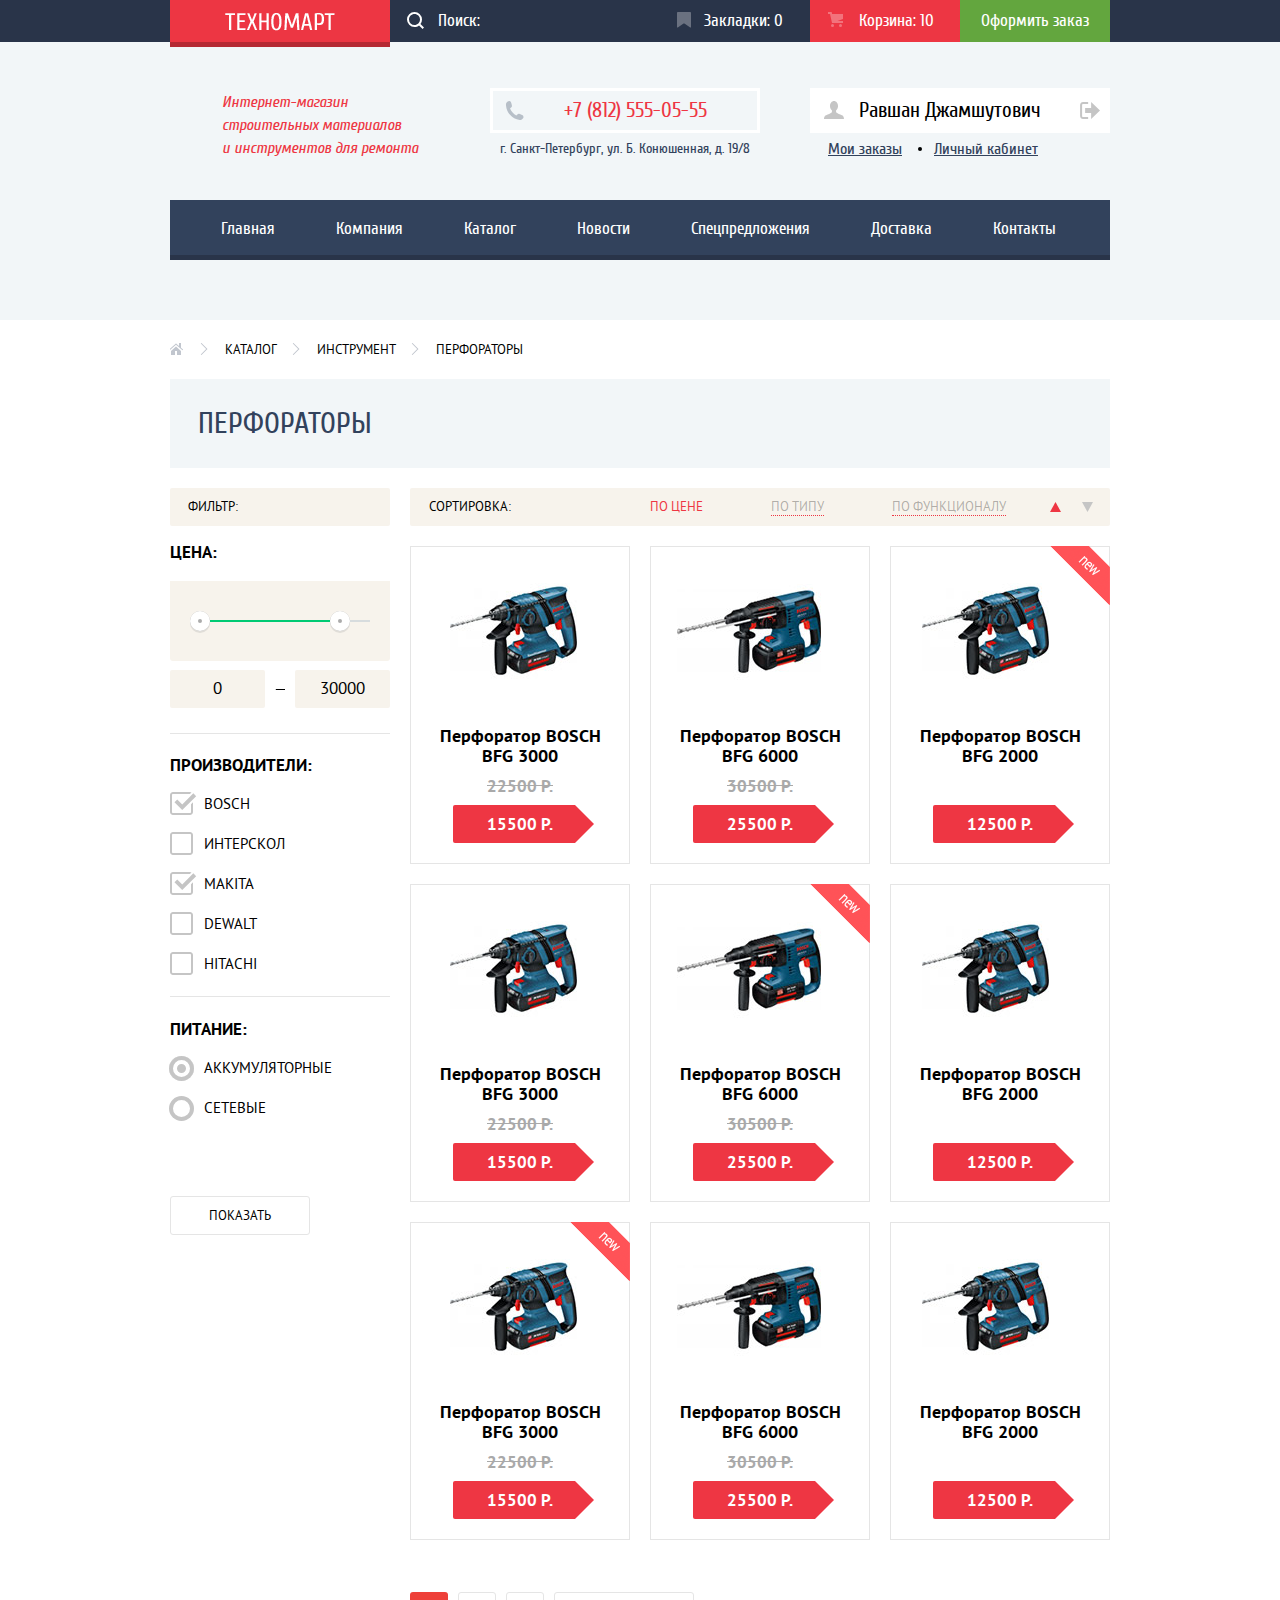
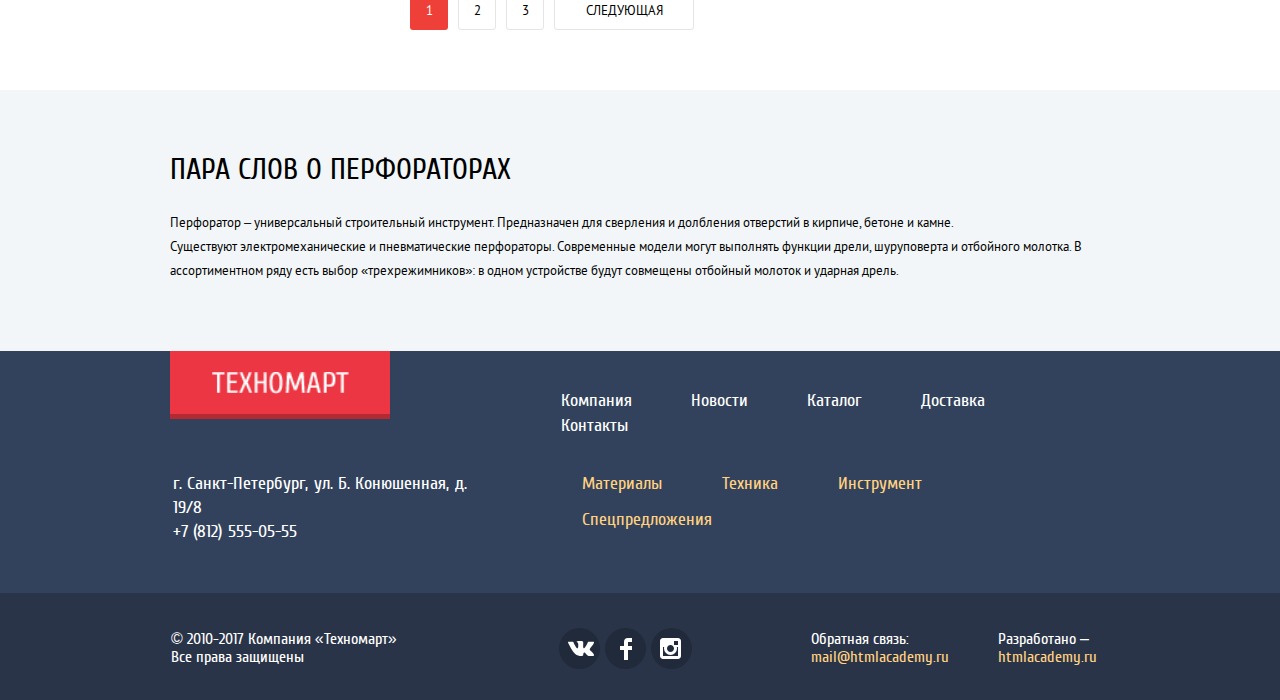
==== commit cdf44bba: "Поправил placeholder, выпадение элементов, флажок NEW" ====
--- a/catalog.html
+++ b/catalog.html
@@ -243,8 +243,7 @@
                     <b class="product-price">25500 P.</b>
                   </a>
                 </li>
-                <li class="product-item">
-                  <div class="flag flag-new">Новинка</div>
+                <li class="product-item flag-new">
                   <div class="product-buttons">
                     <a href="#" class="product-buy">Купить</a>
                     <a href="#" class="product-bookmark">В закладки</a>
@@ -272,8 +271,7 @@
                     <b class="product-price">15500 P.</b>
                   </a>
                 </li>
-                <li class="product-item">
-                  <div class="flag flag-new">Новинка</div>
+                <li class="product-item flag-new">
                   <div class="product-buttons">
                     <a href="#" class="product-buy">Купить</a>
                     <a href="#" class="product-bookmark">В закладки</a>
@@ -301,8 +299,7 @@
                     <b class="product-price">12500 P.</b>
                   </a>
                 </li>
-                <li class="product-item">
-                  <div class="flag flag-new">Новинка</div>
+                <li class="product-item flag-new">
                   <div class="product-buttons">
                     <a href="#" class="product-buy">Купить</a>
                     <a href="#" class="product-bookmark">В закладки</a>
--- a/css/style.min.css
+++ b/css/style.min.css
@@ -1 +1 @@
-@-webkit-keyframes bounce{0%{-webkit-transform:translateY(-5000px);transform:translateY(-5000px)}70%{-webkit-transform:translateY(30px);transform:translateY(30px)}90%{-webkit-transform:translateY(-10px);transform:translateY(-10px)}to{-webkit-transform:translateY(0);transform:translateY(0)}}@keyframes bounce{0%{-webkit-transform:translateY(-5000px);transform:translateY(-5000px)}70%{-webkit-transform:translateY(30px);transform:translateY(30px)}90%{-webkit-transform:translateY(-10px);transform:translateY(-10px)}to{-webkit-transform:translateY(0);transform:translateY(0)}}@-webkit-keyframes shake{0%,to{-webkit-transform:translateX(0);transform:translateX(0)}10%,30%,50%,70%,90%{-webkit-transform:translateX(-10px);transform:translateX(-10px)}20%,40%,60%,80%{-webkit-transform:translateX(10px);transform:translateX(10px)}}@keyframes shake{0%,to{-webkit-transform:translateX(0);transform:translateX(0)}10%,30%,50%,70%,90%{-webkit-transform:translateX(-10px);transform:translateX(-10px)}20%,40%,60%,80%{-webkit-transform:translateX(10px);transform:translateX(10px)}}@font-face{font-family:'Cuprum';font-style:normal;font-weight:400;src:url(../fonts/cuprum.woff2) format('woff2'),url(../fonts/cuprum.woff) format('woff')}@font-face{font-family:'Cuprum';font-style:italic;font-weight:400;src:url(../fonts/cuprumitalic.woff2) format('woff2'),url(../fonts/cuprumitalic.woff) format('woff')}@font-face{font-family:'Cuprum';font-style:normal;font-weight:700;src:url(../fonts/cuprumbold.woff2) format('woff2'),url(../fonts/cuprumbold.woff) format('woff')}@font-face{font-family:'PT Sans';font-style:normal;font-weight:400;src:url(../fonts/ptsans.woff2) format('woff2'),url(../fonts/ptsans.woff) format('woff')}@font-face{font-family:'PT Sans';font-style:normal;font-weight:700;src:url(../fonts/ptsansbold.woff2) format('woff2'),url(../fonts/ptsansbold.woff) format('woff')}.main-page h2,body{font-weight:400;color:#000}body{margin:0;padding:0;font-family:'PT Sans',Arial,sans-serif;font-size:13px;line-height:24px}a{text-decoration:none}img{max-width:100%;height:auto}.visually-hidden{position:absolute;width:1px;height:1px;margin:-1px;padding:0;border:0;clip:rect(0 0 0 0);overflow:hidden}.button{display:inline-block;-webkit-box-sizing:border-box;box-sizing:border-box;padding:11px 20px 9px;font-family:'Cuprum',Arial,sans-serif;font-size:14px;font-weight:400;line-height:18px;text-transform:uppercase;vertical-align:top;text-align:center;color:#fff;border-radius:3px;border:0}.flag-new{background-image:url(../img/flag-new.png);background-repeat:no-repeat;background-position:0 0}.container{width:940px;margin:0 auto;padding:0 10px}.main-page h2{font-family:'Cuprum',Arial,sans-serif;font-size:30px;line-height:30px;text-transform:uppercase}.logo{-webkit-box-sizing:border-box;box-sizing:border-box;display:-webkit-box;display:-ms-flexbox;display:flex;width:220px;height:42px;-webkit-box-shadow:0 5px 0 0 #b52933;box-shadow:0 5px 0 0 #b52933}.logo img{height:18px;margin:auto;padding-top:1px}.button,.logo{background-color:#ed3643}.button:focus,.button:hover,.inner-page .logo:focus,.inner-page .logo:hover{background-color:#ca2c37}.inner-page .logo:focus,.inner-page .logo:hover{-webkit-box-shadow:0 5px 0 0 #9a212a;box-shadow:0 5px 0 0 #9a212a}.button:active,.inner-page .logo:active{background-color:#ba2732}.inner-page .logo:active{-webkit-box-shadow:0 5px 0 0 #8e1e26;box-shadow:0 5px 0 0 #8e1e26}.header,.header-top .container{display:-webkit-box;display:-ms-flexbox;display:flex}.header{width:100%;margin-bottom:59px;-webkit-box-orient:vertical;-webkit-box-direction:normal;-ms-flex-direction:column;flex-direction:column;font-family:'Cuprum',Arial,sans-serif;line-height:0;background-color:#f3f7f9}.header a,.header input[type=search]{outline:0}.header-top .container{-ms-flex-wrap:wrap;flex-wrap:wrap}.header-top{background-color:#293449}.header-top a{font-size:17px;line-height:18px;color:#fff}.form-search{position:relative}.form-search svg{position:absolute;top:12px;left:17px}.form-search input[type=search]{-webkit-box-sizing:border-box;box-sizing:border-box;width:270px;height:42px;padding:0 0 1px 48px;font-family:'Cuprum',Arial,sans-serif;font-size:17px;font-weight:400;line-height:normal;background-color:#293449;border:0}.form-search input[type=search]:hover{background-color:#212a3a}.form-search input[type=search]:focus{background-color:#fff}.form-search-input:focus+svg path{fill:#ee3643}.form-search input[type=search]::-webkit-input-placeholder{color:#fff}.form-search input[type=search]:focus::-webkit-input-placeholder{color:#000}.form-search input[type=search]:-ms-input-placeholder{color:#fff}.form-search input[type=search]:focus:-ms-input-placeholder{color:#000}.form-search input[type=search]::-ms-input-placeholder{color:#fff}.form-search input[type=search]::placeholder{color:#fff}.form-search input[type=search]:focus::-ms-input-placeholder{color:#000}.form-search input[type=search]:focus::placeholder{color:#000}.header-purchase{display:-webkit-box;display:-ms-flexbox;display:flex;margin:0;padding:0;list-style:none}.header-purchase a{display:block;-webkit-box-sizing:border-box;box-sizing:border-box;width:150px;padding:12px 0}.header-purchase a:focus,.header-purchase a:hover{background-color:#212a3a}.header-purchase a:active{color:rgba(255,255,255,.6);background-color:#161d29}.header-purchase .header-cart-active{background-color:#ed3643}.header-purchase .header-cart-active:focus,.header-purchase .header-cart-active:hover{background-color:#ca2c37}.header-purchase .header-cart-active:active{background-color:#ba2732}.header-purchase .header-bookmark{position:relative;padding-left:44px}.header-bookmark svg{position:absolute;top:12px;left:17px;opacity:.3}.header-bookmark:focus svg,.header-bookmark:hover svg,.header-cart:focus svg,.header-cart:hover svg{opacity:1}.header-bookmark:active svg,.header-cart:active svg{opacity:.5}.header-purchase .header-cart{position:relative;padding-left:49px}.header-cart svg{position:absolute;top:12px;left:18px;opacity:.3}.header-top .header-order{width:150px;padding:12px 0;text-align:center;background-color:#63a63e}.header-top .header-order:focus,.header-top .header-order:hover{background-color:#5fbb2d}.header-top .header-order:active{color:rgba(255,255,255,.5);background-color:#518534}.header-middle{padding-top:46px;padding-bottom:39px}.header-middle .container{display:-webkit-box;display:-ms-flexbox;display:flex;-webkit-box-pack:justify;-ms-flex-pack:justify;justify-content:space-between}.header-title{-webkit-box-sizing:border-box;box-sizing:border-box;width:270px;margin:0;padding-top:3px;padding-left:52px;font-style:italic;font-size:16px;line-height:23px;color:#ee3643}.footer-develop b,.footer-feedback b,.header-title,.header-title b{font-weight:400}.header-contacts{width:270px}.header-phone{position:relative;-webkit-box-sizing:border-box;box-sizing:border-box;width:270px;margin:0;padding:9px 0 9px 71px;font-size:21px;line-height:21px;color:#ee3643;border:3px solid #fff}.header-phone::before{content:'';position:absolute;top:10px;left:12px;width:19px;height:19px;background-image:url(../img/icon-phone.svg);background-repeat:no-repeat;background-position:0 0}.header-adress{margin:0;padding-top:4px;padding-left:10px;font-size:14px;line-height:24px;letter-spacing:.002em;color:#32425c}.header-user,.user-nav{display:-webkit-box;display:-ms-flexbox;display:flex}.header-user{-webkit-box-orient:vertical;-webkit-box-direction:normal;-ms-flex-direction:column;flex-direction:column;width:300px}.user-nav{-ms-flex-wrap:wrap;flex-wrap:wrap;-webkit-box-pack:justify;-ms-flex-pack:justify;justify-content:space-between;margin:0;padding:0;list-style:none}.user-nav a{padding:12px 0;font-size:21px;line-height:21px;text-align:center;color:#000;background-color:#fff}.user-nav a:focus,.user-nav a:hover{color:#ee4039}.user-nav .user-profile:active,.user-nav a:active{color:rgba(0,0,0,.3)}.user-nav .user-nav-login{padding-left:20px}.user-nav-login{position:relative;-webkit-box-sizing:border-box;box-sizing:border-box;display:block;width:120px;margin-left:20px}.user-nav-login:hover path{fill:#32425c}.user-nav-login:active path,.user-profile path,.user-quit g,.user-quit path{fill:#c5c5c5}.user-nav-login svg{position:absolute;top:14px;left:13px;width:20px;height:17px}.user-nav-registration{display:block;width:150px}.user-nav-autorized a:focus,.user-nav-autorized a:hover{color:#000}.user-nav .user-profile,.user-quit{position:relative;-webkit-box-sizing:border-box;box-sizing:border-box}.user-nav .user-profile{padding-left:24px}.user-profile{width:255px}.user-profile svg,.user-quit svg{position:absolute;top:13px;left:14px}.user-quit{width:45px;height:45px;background-color:#fff}.user-quit svg{top:14px}.user-profile:focus path,.user-profile:hover path,.user-quit:focus g,.user-quit:focus path,.user-quit:hover g,.user-quit:hover path{fill:#000}.sort-order-down path,.sort-order-up path,.user-profile:active path,.user-quit:active g,.user-quit:active path{fill:#c5c5c5}.user-nav-autorized a{display:block}.profile-nav{position:relative;display:-webkit-box;display:-ms-flexbox;display:flex;width:300px;margin:7px 0 0 18px;padding:0;font-size:16px;line-height:19px;list-style:none}.profile-nav::before{content:'';position:absolute;top:7px;left:90px;width:4px;height:4px;background-color:#000;border-radius:50%}.profile-nav li{margin-right:32px}.profile-nav a{display:block;color:#32425c;text-decoration:underline}.profile-nav a:focus,.profile-nav a:hover{color:#ee3643}.profile-nav a:active{color:rgba(0,0,0,.3)}.header-bottom{margin-bottom:60px}.site-nav{display:-webkit-box;display:-ms-flexbox;display:flex;-ms-flex-wrap:wrap;flex-wrap:wrap;margin:0;padding:0;list-style:none}.main-nav a{display:block;padding:20px 30px 23px 31px;font-size:17px;line-height:17px;text-align:center;color:#fff;background-color:#32425c;-webkit-box-shadow:inset 0 -5px 0 0 #293449;box-shadow:inset 0 -5px 0 0 #293449;outline:0}.main-nav a:focus,.main-nav a:hover,.services-item label:focus,.services-item label:hover{background-color:#293449}.main-nav a:active{color:rgba(255,255,255,.6);background-color:#1d2739;-webkit-box-shadow:none;box-shadow:none}.main-nav .site-nav{padding:0 20px;background-color:#32425c;-webkit-box-shadow:inset 0 -5px 0 0 #293449;box-shadow:inset 0 -5px 0 0 #293449}.catalog-category-list,.catalog-wrapper{display:-webkit-box;display:-ms-flexbox;display:flex}.catalog-wrapper{-webkit-box-orient:vertical;-webkit-box-direction:normal;-ms-flex-direction:column;flex-direction:column;margin-bottom:53px;font-family:'Cuprum',Arial,sans-serif}.catalog-category-list{-ms-flex-wrap:wrap;flex-wrap:wrap;-webkit-box-pack:justify;-ms-flex-pack:justify;justify-content:space-between;margin:0 0 20px;padding:0;list-style:none}.catalog-category-item{position:relative;width:300px}.catalog-category-item .flag{position:absolute;top:0;right:0;width:60px;height:60px;text-indent:-1000px;overflow:hidden;z-index:2}.catalog-category-material,.catalog-category-tool{background-color:#ffbf47;background-image:url(../img/icon-1.svg);background-repeat:no-repeat;background-position:213px 31px}.catalog-category-tool{background-color:#3bbce3;background-image:url(../img/icon-2.svg);background-position:197px 33px}.catalog-category-equipment{background-color:#dc91d8;background-image:url(../img/icon-3.svg);background-repeat:no-repeat;background-position:191px 31px}.catalog-category a,.catalog-offers a{display:inline-block;width:135px;margin-left:25px;padding-top:11px;padding-bottom:9px;font-size:14px;line-height:18px;text-align:center;vertical-align:top;text-transform:uppercase;color:#fff;background-color:rgba(0,0,0,.1);border-radius:3px}.catalog-category a:focus,.catalog-category a:hover,.catalog-offers a:focus,.catalog-offers a:hover{background-color:rgba(0,0,0,.2)}.catalog-category a:active,.catalog-offers a:active{background-color:rgba(0,0,0,.3)}.catalog-category h3,.catalog-offers h3{margin:0 0 12px 22px;font-weight:700;font-size:24px;line-height:30px;color:#fff}.catalog-columns{display:-webkit-box;display:-ms-flexbox;display:flex;-webkit-box-pack:justify;-ms-flex-pack:justify;justify-content:space-between}.catalog-slider{position:relative;color:#fff;background-color:#32425c}.catalog-slider-controls{position:absolute;bottom:36px;left:295px;font-size:0;line-height:0;z-index:20}.catalog-slider-back,.catalog-slider-forward{position:absolute;display:block;top:114px;width:22px;height:40px;font-size:0;border:0;z-index:10;background-color:transparent;background-repeat:no-repeat;background-position:0 0}.catalog-slider-forward{left:25px;background-image:url(../img/icon-left.svg)}.catalog-slider-back{right:20px;background-image:url(../img/icon-right.svg)}.catalog-slider-controls label{-webkit-box-sizing:border-box;box-sizing:border-box;display:inline-block;width:10px;height:10px;margin-right:10px;vertical-align:top;background-color:#fff;border:2px solid #fff;border-radius:50%;cursor:pointer}.catalog-slide-list{width:620px;margin:0;padding:0;list-style:none}.catalog-slide-item{-webkit-box-sizing:border-box;box-sizing:border-box;display:none;position:absolute;top:0;left:0;width:620px;height:266px;padding-top:23px;padding-left:24px}#catalog-slide-1:checked~.catalog-slide-list .catalog-slide-perforators,#catalog-slide-2:checked~.catalog-slide-list .catalog-slide-drills,#services-slide-1:checked~.services-slide-list .services-slide-delivery,#services-slide-2:checked~.services-slide-list .services-slide-guarantee,#services-slide-3:checked~.services-slide-list .services-slide-credit{display:block}#catalog-slide-1:checked~.catalog-slider-controls label[for=catalog-slide-1],#catalog-slide-2:checked~.catalog-slider-controls label[for=catalog-slide-2]{background-color:#ee3643}.catalog-slide-drills,.catalog-slide-perforators{background-image:url(../img/background-slide-drills.jpg);background-repeat:no-repeat;background-position:0 0}.catalog-slide-perforators{background-image:url(../img/background-slide-perforators.jpg)}.catalog-slide-title{margin:0 0 2px;font-size:36px;line-height:36px;text-transform:uppercase}.catalog-slide-text{margin:0 0 0 1px;font-size:18px}.catalog-slide-button{position:absolute;bottom:22px;left:25px;width:195px}.catalog-offers-list{display:-webkit-box;display:-ms-flexbox;display:flex;-webkit-box-orient:vertical;-webkit-box-direction:normal;-ms-flex-direction:column;flex-direction:column;margin:0;padding:0;list-style:none}.catalog-offers-list li{width:300px}.catalog-offers-discount{margin-bottom:20px;background-color:#8ed790;background-image:url(../img/icon-4.svg);background-repeat:no-repeat;background-position:196px 26px}.catalog-offers-delivery{background-color:#ffc048;background-image:url(../img/icon-5.svg);background-repeat:no-repeat;background-position:191px 32px}.catalog-category-item,.catalog-offers-list li{-webkit-box-sizing:border-box;box-sizing:border-box;padding-bottom:22px;padding-top:21px}.popular h2{margin:0;padding-top:1px;font-family:'Cuprum',Arial,sans-serif;font-weight:400;text-transform:uppercase;color:#32425c}.popular-top,.product-list{display:-webkit-box;display:-ms-flexbox;display:flex;-webkit-box-pack:justify;-ms-flex-pack:justify;justify-content:space-between}.popular-top{-webkit-box-align:center;-ms-flex-align:center;align-items:center;margin-bottom:20px;background-color:#f9f5f0;padding:25px 24px 26px 28px}.popular-top a{width:253px}.product-list{-ms-flex-wrap:wrap;flex-wrap:wrap;margin:0 0 1px;padding:0;list-style:none}.product-item{position:relative;display:inline-block;-webkit-box-sizing:border-box;box-sizing:border-box;width:220px;min-height:318px;margin-bottom:20px;text-align:center;vertical-align:top;border:1px solid #e5e5e5}.product-item .flag{position:absolute;top:-1px;right:-1px;width:60px;height:60px;text-indent:-1000px;overflow:hidden;z-index:2}.product-item:focus,.product-item:hover{border-color:#fff;-webkit-box-shadow:0 10px 25px 0 rgba(41,52,73,.5);box-shadow:0 10px 25px 0 rgba(41,52,73,.5)}.product-image{-webkit-box-sizing:border-box;box-sizing:border-box;width:218px;height:165px;margin-top:0;margin-bottom:14px;text-align:left}.product-item:nth-child(3n+3) .product-image{padding-top:28px;padding-left:31px}.product-item:nth-child(3n+1) .product-image{padding-top:28px;padding-left:39px}.product-item:nth-child(3n+2) .product-image{padding-top:21px;padding-left:26px}.popular-product-item:nth-child(4) .product-image{padding-top:28px;padding-left:31px}.popular-product-item:nth-child(2) .product-image{padding-top:28px;padding-left:39px}.popular-product-item:nth-child(3) .product-image{padding-top:21px;padding-left:26px}.popular-product-item:nth-child(1) .product-image{padding-top:5px;padding-left:16px}.product-image img{max-width:100%}.product-discount,.product-name,.product-price{font-family:'PT Sans',Arial,sans-serif;font-weight:700;font-style:normal}.product-name{position:relative;margin-top:0;margin-bottom:11px;padding:0 15px;font-size:18px;line-height:20px;color:#000}.product-model{text-transform:uppercase;color:#000}.product-discount,.product-price{display:block;font-size:17px;line-height:18px}.product-discount{min-height:20px;margin-bottom:8px;text-decoration:line-through;color:#a9a9a9}.product-price{position:relative;width:80px;margin:0 auto 20px;padding:10px 27px;color:#fff;background-color:#ee3643;border-radius:2px 0 0 2px}.product-price::after{content:'';position:absolute;top:0;right:-26px;width:0;height:0;border:19px solid #fff;border-left-color:#ee3643}.product-buttons{display:none;-webkit-box-sizing:border-box;box-sizing:border-box;position:absolute;top:0;left:0;width:218px;padding-top:43px;padding-bottom:30px;font-size:14px;line-height:18px;text-transform:uppercase;background-color:#fff}.product-item:focus .product-buttons,.product-item:hover .product-buttons{display:block}.product-bookmark,.product-buy{display:block;width:135px;margin:0 auto 8px;font-family:'Cuprum',Arial,sans-serif;font-weight:400;border-radius:3px}.product-buy{padding-top:11px;padding-bottom:9px;color:#fff;background-color:#63a63e;-webkit-box-shadow:inset 0 -3px 0 0 #367315;box-shadow:inset 0 -3px 0 0 #367315}.product-buy:focus,.product-buy:hover{background-color:#5fbb2d}.product-buy:active{background-color:#367315}.product-bookmark{-webkit-box-sizing:border-box;box-sizing:border-box;padding-top:8px;padding-bottom:6px;color:#32425c;border:3px #63a63e solid}.product-bookmark:focus,.product-bookmark:hover{border-color:#32425c}.product-bookmark:active{color:rgba(50,66,92,.3);border-color:rgba(50,66,92,.3)}.popular-brand{margin-bottom:65px}.popular-brand .popular-top{padding-left:24px}.brand-list{display:-webkit-box;display:-ms-flexbox;display:flex;-webkit-box-pack:justify;-ms-flex-pack:justify;justify-content:space-between;-ms-flex-wrap:wrap;flex-wrap:wrap;margin:0;padding:0;list-style:none}.brand-item{-webkit-box-sizing:border-box;box-sizing:border-box;width:220px;height:145px;margin-bottom:20px;border:1px solid #e5e5e5}.brand-item:focus,.brand-item:hover{border-color:#fff;-webkit-box-shadow:0 10px 25px 0 rgba(41,52,73,.5);box-shadow:0 10px 25px 0 rgba(41,52,73,.5)}.brand-item:active{-webkit-box-shadow:0 4px 10px 0 rgba(41,52,73,.5);box-shadow:0 4px 10px 0 rgba(41,52,73,.5)}.brand-image{-webkit-box-sizing:border-box;box-sizing:border-box;display:block;height:100%}.brand-item:nth-child(1) .brand-image{padding-top:52px;padding-left:46px}.brand-item:nth-child(2) .brand-image{padding-top:49px;padding-left:47px}.brand-item:nth-child(3) .brand-image{padding-top:47px;padding-left:36px}.brand-item:nth-child(4) .brand-image{padding-top:20px;padding-left:8px}.brand-item:nth-child(5) .brand-image{padding-top:57px;padding-left:27px}.brand-item:nth-child(6) .brand-image{padding-top:34px;padding-left:47px}.brand-item:nth-child(7) .brand-image{padding-top:22px;padding-left:34px}.brand-item:nth-child(8) .brand-image{padding-top:33px;padding-left:9px}.brand-image:active{opacity:.3}.services{-webkit-box-sizing:border-box;box-sizing:border-box;background-color:#f5f8fa;margin-bottom:79px;padding-top:65px}.services .container{width:950px;padding-right:0}.services-title{margin-top:0;margin-bottom:26px;font-weight:400;text-transform:uppercase;color:#000}.services-text{width:400px;margin:0 0 33px;line-height:24px}.services-slider{display:-webkit-box;display:-ms-flexbox;display:flex;-webkit-box-pack:justify;-ms-flex-pack:justify;justify-content:space-between;padding-bottom:98px}.services-item label,.services-list{-webkit-box-sizing:border-box;box-sizing:border-box;width:240px}.services-list{position:relative;margin:0;padding:36px 0 0;list-style:none}.services-list::after{content:'';position:absolute;top:-5px;right:0;width:10px;height:272px;background-image:url(../img/services-shadow.png);background-repeat:no-repeat;background-position:0 0}.services-item label{display:block;padding-top:13px;padding-bottom:19px;padding-left:22px;font-family:'Cuprum',Arial,sans-serif;font-size:21px;font-weight:700;line-height:30px;color:#fff;background-color:#32425c;-webkit-box-shadow:inset 0 1px 0 0 #405069,inset 0 -1px 0 0 #293449;box-shadow:inset 0 1px 0 0 #405069,inset 0 -1px 0 0 #293449}.services-item:first-child label{-webkit-box-shadow:inset 0 -1px 0 0 #293449;box-shadow:inset 0 -1px 0 0 #293449}.services-item:last-child label{-webkit-box-shadow:inset 0 1px 0 0 #405069;box-shadow:inset 0 1px 0 0 #405069}#services-slide-1:checked~.services-list label[for=services-slide-1],#services-slide-2:checked~.services-list label[for=services-slide-2],#services-slide-3:checked~.services-list label[for=services-slide-3]{color:#32425c;background-color:#fff;-webkit-box-shadow:none;box-shadow:none}.services-slide,.services-slide-list{-webkit-box-sizing:border-box;box-sizing:border-box;width:630px}.services-slide-list{position:relative;margin:0;padding:0;list-style:none}.services-slide{display:none;height:320px;padding-top:31px;background-color:#f5f8fa}.services-slide h3{margin-top:0;margin-bottom:22px;font-size:36px;font-family:'Cuprum',Arial,sans-serif;font-weight:400;line-height:42px;text-transform:uppercase;color:#32425c}.services-slide p{margin-top:0;margin-bottom:26px}.services-slide-credit,.services-slide-delivery,.services-slide-guarantee{position:absolute;top:0;left:0;background-image:url(../img/background-delivery.png);background-repeat:no-repeat;background-position:151px 59px}.services-slide-delivery p{width:275px;line-height:24px}.services-slide-credit,.services-slide-guarantee{background-image:url(../img/background-guarantee.png);background-position:239px 37px}.services-slide-guarantee p{width:375px;line-height:24px}.services-slide-credit{background-image:url(../img/background-credit.png);background-position:165px 35px}.services-slide-credit .button{width:195px}.index-columns{display:-webkit-box;display:-ms-flexbox;display:flex;-webkit-box-pack:justify;-ms-flex-pack:justify;justify-content:space-between;margin-bottom:86px}.info{width:560px}.contact-title,.info-title{margin:0 0 26px}.info-text{margin-top:24px;margin-bottom:20px;padding-right:45px}.info-text:nth-of-type(2){padding-right:115px}.info a{width:220px}.contact-text{margin:0 0 31px;padding-right:106px}.partners-text{margin:0 0 20px;padding-right:160px}.partners-list{margin:0 0 35px;padding:0;font-family:'Cuprum',Arial,sans-serif;font-size:18px;line-height:22px;list-style:none}.partners-item{position:relative;margin-bottom:18px;padding-left:36px}.inner-content li::before,.partners-item::before{content:'';position:absolute;top:10px;left:0;width:25px;height:2px;background-color:#ee3643}.partners-item:last-of-type::before{top:9px}.contact{width:300px}.contact-image{display:block;margin-bottom:40px}.contact-image img{display:block}.contact .button{width:300px;padding-right:20px;padding-left:25px}.footer{font-family:'Cuprum',Arial,sans-serif;background-color:#32425c}.footer a{outline:0}.footer-top{margin-bottom:33px}.footer-middle .container,.footer-top .container{display:-webkit-box;display:-ms-flexbox;display:flex;-webkit-box-pack:justify;-ms-flex-pack:justify;justify-content:space-between}.footer-logo{height:63px}.footer-logo img{height:22px}.footer-nav{width:549px;margin:0;padding:38px 0 0}.footer-nav li:not(:last-of-type){margin-right:59px}.footer-nav a:active{color:rgba(255,255,255,.5)}.footer a,.footer-adress,.footer-phone{font-size:18px;line-height:24px}.footer-adress,.footer-nav a,.footer-phone{color:#fff}.footer-bottom a:focus,.footer-bottom a:hover,.footer-middle a:focus,.footer-middle a:hover,.footer-top a:focus,.footer-top a:hover{text-decoration:underline}.footer-contact{-webkit-box-sizing:border-box;box-sizing:border-box;width:330px;padding-left:3px}.footer-adress,.footer-phone{margin:0;word-spacing:.02em}.footer-catalog{display:-webkit-box;display:-ms-flexbox;display:flex;-ms-flex-wrap:wrap;flex-wrap:wrap;width:528px;margin:0;padding:0 0 0 2px;list-style:none}.footer-catalog li:not(:last-child){margin-right:60px}.footer-middle{margin-bottom:49px}.footer-bottom a,.footer-middle a{color:#ffd180}.footer-bottom a:active,.footer-middle a:active{color:rgba(255,209,128,.5)}.footer-bottom{padding-top:35px;padding-bottom:31px;background-color:#293449}.footer-bottom .container,.footer-bottom-left,.footer-bottom-right{display:-webkit-box;display:-ms-flexbox;display:flex;-webkit-box-pack:justify;-ms-flex-pack:justify;justify-content:space-between}.footer-bottom .container{color:#fff}.footer-bottom-left,.footer-bottom-right{width:522px}.footer-bottom-right{width:300px}.footer-bottom-right a:active{color:#ee3643;text-decoration:none}.footer-bottom,.footer-bottom a{font-size:16px;line-height:18px}.footer-copyright{width:240px;margin-right:140px;margin-left:1px;margin-top:2px}.footer-copyright p,.write-user p{margin:0}.footer-social{display:-webkit-box;display:-ms-flexbox;display:flex;-webkit-box-pack:justify;-ms-flex-pack:justify;justify-content:space-between;width:133px;margin:0;padding:0;list-style:none}.footer-social a{display:block;width:41px;height:41px;color:#fff;background-color:#212a3a;border-radius:50%}.social-button-vk a{background-image:url(../img/icon-vk.svg);background-repeat:no-repeat;background-position:9px 13px}.social-button-fb a,.social-button-insta a{background-image:url(../img/icon-fb.svg);background-repeat:no-repeat;background-position:15px 10px}.social-button-insta a{background-image:url(../img/icon-insta.svg);background-position:9px 10px}.footer-social a:focus,.footer-social a:hover{text-decoration:none;background-color:#ee3643}.footer-develop,.footer-feedback{width:150px;margin-left:1px;margin-top:2px}.footer-develop{width:112px}.modal{position:fixed;font-family:'Cuprum',Arial,sans-serif;font-weight:400;display:none;z-index:100}.modal-close{position:absolute;top:0;right:0;width:39px;height:39px;padding:0;font-size:0;background-color:transparent;border:0}.modal-show{display:block;-webkit-animation-name:bounce;animation-name:bounce;-webkit-animation-duration:.6s;animation-duration:.6s}.modal-cart .modal-close,.modal-write .modal-close{top:7px}.modal-close::after,.modal-close::before{content:'';position:absolute;top:18px;right:6px;width:27px;height:4px;background-color:#ee3643}.modal-close::before{-webkit-transform:rotate(45deg);-ms-transform:rotate(45deg);transform:rotate(45deg)}.modal-close::after{-webkit-transform:rotate(-45deg);-ms-transform:rotate(-45deg);transform:rotate(-45deg)}.modal-map{bottom:310px;left:50%;width:940px;margin-left:-470px;-webkit-box-shadow:0 0 16px rgba(47,42,43,.5);box-shadow:0 0 16px rgba(47,42,43,.5)}.modal-map iframe{position:absolute;top:0;left:0}.modal-image{width:940px;height:446px}.modal-image img{display:block}.modal-write{bottom:201px;left:50%;width:620px;margin-left:-310px;-webkit-box-sizing:border-box;box-sizing:border-box;-webkit-box-shadow:0 20px 40px 0 rgba(0,0,0,.75);box-shadow:0 20px 40px 0 rgba(0,0,0,.75)}.modal-error{-webkit-animation-name:shake;animation-name:shake;-webkit-animation-duration:.6s;animation-duration:.6s}.write-user{padding:52px 80px 37px;background-color:#fff;-webkit-box-shadow:inset 0 7px 0 0 #ff5357;box-shadow:inset 0 7px 0 0 #ff5357}.write-user label{display:block;margin-bottom:7px;font-size:18px;line-height:22px}.write-button button,.write-user input{width:100%}.write-user textarea{width:100%;height:114px;resize:none}.write-user input,.write-user textarea{-webkit-box-sizing:border-box;box-sizing:border-box;display:block;padding:8px 14px;font-family:'PT Sans',Arial,sans-serif;font-size:13px;font-weight:400;line-height:18px;border:2px #d7dcde solid;border-radius:2px;outline:0}.write-user input::-webkit-input-placeholder,.write-user textarea::-webkit-input-placeholder{color:#999}.write-user input::-moz-placeholder,.write-user textarea::-moz-placeholder{color:#999;opacity:1}.write-user input:-ms-input-placeholder,.write-user input::-ms-input-placeholder,.write-user textarea:-ms-input-placeholder,.write-user textarea::-ms-input-placeholder{color:#999}.write-user input:hover,.write-user textarea:hover{border-color:#b5b5b5}.write-user input:focus,.write-user textarea:focus{border-color:#ee3643}.write-user-contact{display:-webkit-box;display:-ms-flexbox;display:flex;-webkit-box-pack:justify;-ms-flex-pack:justify;justify-content:space-between;margin-bottom:19px}.write-user-contact p{width:220px}.write-button{padding:37px 80px;background-color:#f4f4f4}.modal-cart{position:fixed;top:50%;left:50%;width:620px;margin-top:-141px;margin-left:-310px;-webkit-box-sizing:border-box;box-sizing:border-box;-webkit-box-shadow:0 20px 40px rgba(41,52,73,.75);box-shadow:0 20px 40px rgba(41,52,73,.75)}.modal-cart p{margin:0}.modal-cart b{display:block;padding:72px 82px 68px 178px;font-size:30px;font-weight:400;line-height:30px;letter-spacing:.004em;background-color:#fff;background-image:url(../img/icon-mark.svg);background-repeat:no-repeat;background-position:81px 55px;-webkit-box-shadow:inset 0 7px 0 0 #ee3643;box-shadow:inset 0 7px 0 0 #ee3643}.breadcrumbs,.modal-cart-buttons{display:-webkit-box;display:-ms-flexbox;display:flex}.modal-cart-buttons{-webkit-box-pack:justify;-ms-flex-pack:justify;justify-content:space-between;background-color:#f1f1f1;padding:37px 80px}.modal-cart-buttons a,.modal-cart-buttons button{width:220px;border-radius:2px}.modal-cart-buttons a{padding-left:17px}.modal-cart-buttons button{padding:12px 20px 9px 17px;font-family:'Cuprum',Arial,sans-serif;font-size:14px;line-height:17px;text-transform:uppercase;background-color:#fff;border:0}.breadcrumbs{margin:0 0 21px;padding:0;list-style:none}.breadcrumbs li{position:relative;margin-right:40px}.breadcrumbs li:not(:last-child)::after{content:'';position:absolute;top:1px;right:-23px;width:8px;height:12px;background-image:url(../img/icon-right-small.svg);background-repeat:no-repeat;background-position:0 0}.breadcrumbs-home{display:block;width:15px;height:16px;background-image:url(../img/icon-home.svg);background-repeat:no-repeat;background-position:-2px 1px}.breadcrumbs a{display:block;font-family:'PT Sans',Arial,sans-serif;font-weight:400;font-size:13px;line-height:16px;color:#000}.page-title{margin:0 0 20px;padding:30px 28px 29px;font-family:'Cuprum',Arial,sans-serif;font-size:30px;font-weight:400;line-height:30px;text-transform:uppercase;color:#32425c;background-color:#f2f6f8}.sort{-webkit-box-sizing:border-box;box-sizing:border-box;display:-webkit-box;display:-ms-flexbox;display:flex;-webkit-box-pack:justify;-ms-flex-pack:justify;justify-content:space-between;width:700px;margin-bottom:20px;padding:4px 0 4px 19px;border-radius:2px}.sort-title{width:140px;margin:0;padding-top:6px;font-weight:400}.sort-parameters,.sort-parameters-list{display:-webkit-box;display:-ms-flexbox;display:flex}.sort-parameters{-webkit-box-pack:justify;-ms-flex-pack:justify;justify-content:space-between;width:460px}.sort-parameters-list{-webkit-box-align:center;-ms-flex-align:center;align-items:center;width:380px;margin:0;padding:0;list-style:none}.sort-parameters-item:not(:last-of-type){margin-right:68px}.sort-parameters-list a{color:rgba(0,0,0,.3);border-bottom:1px dotted #ee3643}.sort-parameters-list a:focus,.sort-parameters-list a:hover{color:#000;border-bottom:1px solid #ee3643}.sort-parameters-current a,.sort-parameters-current a:focus,.sort-parameters-current a:hover{color:#ee3643;border:0}.sort-order-list{-webkit-box-sizing:border-box;box-sizing:border-box;display:-webkit-box;display:-ms-flexbox;display:flex;-webkit-box-pack:justify;-ms-flex-pack:justify;justify-content:space-between;width:80px;margin:0;padding:0 7px 0 10px;list-style:none}.sort-order-list a{position:relative;display:block;width:31px;height:30px;border-bottom:none}.sort-order-list svg{position:absolute;top:10px;left:10px}.sort-order-down:focus path,.sort-order-down:hover path,.sort-order-up:focus path,.sort-order-up:hover path{fill:#000}.sort-order-current path{fill:#ee3643}.sort-order-current:focus path,.sort-order-current:hover path{fill:#ee3643}.filter{width:220px}.filter-title{margin:0;padding:10px 18px;font-weight:400;border-radius:2px}.filter-title,.sort{background-color:#f7f3ec}.filter-title,.sort-title{font-family:'PT sans',Arial,sans-serif;font-size:13px;line-height:18px}.breadcrumbs,.filter,.filter button,.pagination-list,.sort{font-family:'PT Sans',Arial,sans-serif;font-weight:400;text-transform:uppercase}.filter fieldset{-webkit-box-sizing:border-box;box-sizing:border-box;margin:0;padding:0;border:0}.filter fieldset:not(:last-of-type){border-bottom:1px solid #e5e5e5}.filter legend{margin-bottom:14px;font-weight:700;font-size:17px;line-height:30px}.filter ul{margin:0;padding:0;list-style:none}.filter label{display:block;padding-left:34px;font-family:'PT Sans',Arial,sans-serif;font-weight:400;font-size:15px;line-height:20px}.filter .filter-price{margin-top:11px;padding-bottom:25px}.filter-price .range-controls{position:relative;-webkit-box-sizing:border-box;box-sizing:border-box;height:80px;margin-bottom:9px;padding:39px 20px 39px 28px;background-color:#f7f3ec;border-radius:0 0 3px 3px}.filter-price .scale{position:relative;width:172px;height:2px;background-color:#d7dcde}.filter-price .bar{position:absolute;top:0;left:0;width:144px;height:2px;background-color:#00ca74}.filter-price .range-toggle{position:absolute;width:20px;height:20px;background-color:#ababab;-webkit-box-shadow:inset 0 0 0 8px #fff,0 2px 0 0 #e0ddd8;box-shadow:inset 0 0 0 8px #fff,0 2px 0 0 #e0ddd8;border-radius:50%}.filter-price .range-toggle-min{top:30px;left:20px}.filter-price .range-toggle-max{top:30px;left:160px}.filter-price .price-controls{position:relative;font-size:0}.filter-price .price-controls::before{content:'';position:absolute;top:19px;left:105px;width:10px;height:1px;background-color:#000;-webkit-box-shadow:inset 1px 0 0 0 #cdcdcd;box-shadow:inset 1px 0 0 0 #cdcdcd}.filter-price input{display:inline-block;width:95px;margin:0;padding:8px 0 10px;font-size:17px;line-height:20px;text-align:center;vertical-align:top;background-color:#f7f3ec;border:0;border-radius:2px}.filter-price .min-price{margin-right:30px}.filter .filter-brand{margin-top:16px;padding-bottom:22px}.filter .filter-power{margin-top:17px;padding-bottom:78px}.filter li:not(:last-of-type){margin-bottom:20px}.filter button{-webkit-box-sizing:border-box;box-sizing:border-box;width:140px;margin:0;padding:12px 0 10px;background-color:#fff;border:1px solid #e5e5e5;border-radius:3px;outline:0}.filter-brand label,.filter-power label{position:relative}.filter-input-checkbox+label::before{content:'';position:absolute;top:-2px;left:0;width:27px;height:23px;background-image:url(../img/checkbox-off.svg);background-repeat:no-repeat;background-position:0 0}.filter-input-checkbox:checked+label::before{background-image:url(../img/checkbox-on.svg)}.filter-input-checkbox+label:hover::before,.filter-input-checkbox:disabled+label::before,.filter-input-checkbox:disabled+label:hover::before,.filter-input-checkbox:focus+label::before{background-image:url(../img/checkbox-hover-off.svg)}.filter-input-checkbox:checked+label:hover::before,.filter-input-checkbox:checked:disabled+label::before,.filter-input-checkbox:checked:disabled+label:hover::before,.filter-input-checkbox:checked:focus+label::before{background-image:url(../img/checkbox-hover-on.svg)}.filter-input-checkbox:disabled+label,.filter-input-radio:disabled+label{opacity:.4}.filter-input-checkbox:disabled+label::before{opacity:.75}.filter-input-radio+label::before{content:'';position:absolute;top:-2px;left:-1px;width:25px;height:25px;background-color:#fff;border-radius:50%;-webkit-box-shadow:inset 0 0 0 4px #c5c5c5;box-shadow:inset 0 0 0 4px #c5c5c5}.filter-input-radio+label:hover::before{-webkit-box-shadow:inset 0 0 0 4px #b5b5b5;box-shadow:inset 0 0 0 4px #b5b5b5}.filter-input-radio:checked+label:hover::before,.filter-input-radio:checked:focus+label::before,.filter-input-radio:disabled+label::before,.filter-input-radio:disabled+label:hover::before{-webkit-box-shadow:inset 0 0 0 4px #b5b5b5,inset 0 0 0 8px #fff,inset 0 0 0 13px #b5b5b5;box-shadow:inset 0 0 0 4px #b5b5b5,inset 0 0 0 8px #fff,inset 0 0 0 13px #b5b5b5}.filter-input-radio:checked+label::before{-webkit-box-shadow:inset 0 0 0 4px #c5c5c5,inset 0 0 0 8px #fff,inset 0 0 0 13px #c5c5c5;box-shadow:inset 0 0 0 4px #c5c5c5,inset 0 0 0 8px #fff,inset 0 0 0 13px #c5c5c5}.filter-input-radio:disabled+label::before{opacity:.75}.pagination-list{display:-webkit-box;display:-ms-flexbox;display:flex;margin:31px 0 0;padding:0;list-style:none}.pagination-list a{-webkit-box-sizing:border-box;box-sizing:border-box;display:block;width:38px;padding:9px 0;font-size:13px;line-height:18px;text-align:center;color:#000;border:1px solid #e5e5e5;border-radius:3px;outline:0}.filter button:focus,.filter button:hover,.pagination-list a:focus,.pagination-list a:hover{border-color:#bdc6ca}.filter button:active,.pagination-list a:active{border-color:#ee3643}.pagination-item{margin-right:10px}.pagination-item-current a{padding:10px 0;color:#fff;background-color:#ee4039;border:0}.pagination-item-next a{width:140px}.product-info{padding-top:65px;padding-bottom:68px;background-color:#f2f6f8}.product-info h2{margin:0 0 26px;font-family:'Cuprum',Arial,sans-serif;font-weight:400;font-size:30px;line-height:30px;text-transform:uppercase;color:#000}.product-info p{margin:0 9px 0 0;word-spacing:.04em}.inner-page .header{margin-bottom:22px}.inner-page .product-list{-ms-flex-wrap:wrap;flex-wrap:wrap;width:700px}.inner-content h2,.inner-content h3{margin-top:52px;margin-bottom:26px;font-size:30px;line-height:30px}.inner-content h3{font-size:24px;line-height:24px}.inner-content h2+h3{margin-top:26px}.inner-content p{margin-top:24px;margin-bottom:20px}.inner-content ul{margin:20px 0;padding:0;font-family:'Cuprum',Arial,sans-serif;font-size:18px;line-height:22px;list-style:none}.inner-content li{position:relative;margin-bottom:18px;padding-left:36px}.inner-content li:last-of-type::before{top:9px}.columns,.wrapper{display:-webkit-box;display:-ms-flexbox;display:flex}.wrapper{-webkit-box-orient:vertical;-webkit-box-direction:normal;-ms-flex-direction:column;flex-direction:column;width:700px}.columns{-webkit-box-pack:justify;-ms-flex-pack:justify;justify-content:space-between;margin-bottom:60px}
+@-webkit-keyframes bounce{0%{-webkit-transform:translateY(-5000px);transform:translateY(-5000px)}70%{-webkit-transform:translateY(30px);transform:translateY(30px)}90%{-webkit-transform:translateY(-10px);transform:translateY(-10px)}to{-webkit-transform:translateY(0);transform:translateY(0)}}@keyframes bounce{0%{-webkit-transform:translateY(-5000px);transform:translateY(-5000px)}70%{-webkit-transform:translateY(30px);transform:translateY(30px)}90%{-webkit-transform:translateY(-10px);transform:translateY(-10px)}to{-webkit-transform:translateY(0);transform:translateY(0)}}@-webkit-keyframes shake{0%,to{-webkit-transform:translateX(0);transform:translateX(0)}10%,30%,50%,70%,90%{-webkit-transform:translateX(-10px);transform:translateX(-10px)}20%,40%,60%,80%{-webkit-transform:translateX(10px);transform:translateX(10px)}}@keyframes shake{0%,to{-webkit-transform:translateX(0);transform:translateX(0)}10%,30%,50%,70%,90%{-webkit-transform:translateX(-10px);transform:translateX(-10px)}20%,40%,60%,80%{-webkit-transform:translateX(10px);transform:translateX(10px)}}@font-face{font-family:"Cuprum";font-style:normal;font-weight:400;src:url(../fonts/cuprum.woff2) format("woff2"),url(../fonts/cuprum.woff) format("woff")}@font-face{font-family:"Cuprum";font-style:italic;font-weight:400;src:url(../fonts/cuprumitalic.woff2) format("woff2"),url(../fonts/cuprumitalic.woff) format("woff")}@font-face{font-family:"Cuprum";font-style:normal;font-weight:700;src:url(../fonts/cuprumbold.woff2) format("woff2"),url(../fonts/cuprumbold.woff) format("woff")}@font-face{font-family:"PT Sans";font-style:normal;font-weight:400;src:url(../fonts/ptsans.woff2) format("woff2"),url(../fonts/ptsans.woff) format("woff")}@font-face{font-family:"PT Sans";font-style:normal;font-weight:700;src:url(../fonts/ptsansbold.woff2) format("woff2"),url(../fonts/ptsansbold.woff) format("woff")}.main-page h2,body{font-weight:400;color:#000}body{margin:0;padding:0;font-family:"PT Sans",Arial,sans-serif;font-size:13px;line-height:24px}a{text-decoration:none}img{max-width:100%;height:auto}.visually-hidden{position:absolute;width:1px;height:1px;margin:-1px;padding:0;border:0;clip:rect(0 0 0 0);overflow:hidden}.button{display:inline-block;-webkit-box-sizing:border-box;box-sizing:border-box;-ms-flex-negative:0;flex-shrink:0;padding:11px 20px 9px;font-family:"Cuprum",Arial,sans-serif;font-size:14px;font-weight:400;line-height:18px;text-transform:uppercase;vertical-align:top;text-align:center;color:#fff;border-radius:3px;border:0}.flag-new{position:relative}.flag-new::before{content:"";position:absolute;top:0;right:0;width:60px;height:60px;background-image:url(../img/flag-new.png);background-repeat:no-repeat;background-position:0 0;z-index:2}.container{width:940px;margin:0 auto;padding:0 10px}.main-page h2{font-family:"Cuprum",Arial,sans-serif;font-size:30px;line-height:30px;text-transform:uppercase}.logo{-webkit-box-sizing:border-box;box-sizing:border-box;display:-webkit-box;display:-ms-flexbox;display:flex;width:220px;height:42px;-webkit-box-shadow:0 5px 0 0 #b52933;box-shadow:0 5px 0 0 #b52933}.logo img{height:18px;margin:auto;padding-top:1px}.button,.logo{background-color:#ed3643}.button:focus,.button:hover,.inner-page .logo:focus,.inner-page .logo:hover{background-color:#ca2c37}.inner-page .logo:focus,.inner-page .logo:hover{-webkit-box-shadow:0 5px 0 0 #9a212a;box-shadow:0 5px 0 0 #9a212a}.button:active,.inner-page .logo:active{background-color:#ba2732}.inner-page .logo:active{-webkit-box-shadow:0 5px 0 0 #8e1e26;box-shadow:0 5px 0 0 #8e1e26}.header,.header-top .container{display:-webkit-box;display:-ms-flexbox;display:flex}.header{width:100%;margin-bottom:59px;-webkit-box-orient:vertical;-webkit-box-direction:normal;-ms-flex-direction:column;flex-direction:column;font-family:"Cuprum",Arial,sans-serif;line-height:0;background-color:#f2f6f8}.header a,.header input[type=search]{outline:0}.header-top .container{-ms-flex-wrap:wrap;flex-wrap:wrap}.header-top{background-color:#293449}.header-top a{font-size:17px;line-height:18px;color:#fff}.form-search{position:relative}.form-search svg{position:absolute;top:12px;left:17px}.form-search input[type=search]{-webkit-box-sizing:border-box;box-sizing:border-box;width:270px;height:42px;padding:0 0 1px 48px;font-family:"Cuprum",Arial,sans-serif;font-size:17px;font-weight:400;line-height:normal;background-color:#293449;border:0}.form-search input[type=search]:hover{background-color:#212a3a}.form-search input[type=search]:focus{background-color:#fff}.form-search-input:focus+svg path{fill:#ee3643}.form-search input[type=search]::-webkit-input-placeholder{color:#fff}.form-search input[type=search]::-moz-placeholder{color:#fff;opacity:1}.form-search input[type=search]::-ms-input-placeholder{color:#fff}.form-search input[type=search]:-ms-input-placeholder{color:#fff}.form-search input[type=search]::placeholder{color:#fff}.form-search input[type=search]:focus::-webkit-input-placeholder{color:#000}.form-search input[type=search]:focus::-moz-placeholder{color:#000;opacity:1}.form-search input[type=search]:focus:-ms-input-placeholder,.form-search input[type=search]:focus::-ms-input-placeholder{color:#000}.form-search input[type=search]:focus::placeholder{color:#000}.header-purchase{display:-webkit-box;display:-ms-flexbox;display:flex;margin:0;padding:0;list-style:none}.header-purchase a{display:block;-webkit-box-sizing:border-box;box-sizing:border-box;width:150px;padding:12px 0}.header-purchase a:focus,.header-purchase a:hover{background-color:#212a3a}.header-purchase a:active{color:rgba(255,255,255,.6);background-color:#161d29}.header-purchase .header-cart-active{background-color:#ed3643}.header-purchase .header-cart-active:focus,.header-purchase .header-cart-active:hover{background-color:#ca2c37}.header-purchase .header-cart-active:active{background-color:#ba2732}.header-purchase .header-bookmark{position:relative;padding-left:44px}.header-bookmark svg{position:absolute;top:12px;left:17px;opacity:.3}.header-bookmark:focus svg,.header-bookmark:hover svg,.header-cart:focus svg,.header-cart:hover svg{opacity:1}.header-bookmark:active svg,.header-cart:active svg{opacity:.5}.header-purchase .header-cart{position:relative;padding-left:49px}.header-cart svg{position:absolute;top:12px;left:18px;opacity:.3}.header-top .header-order{width:150px;padding:12px 0;text-align:center;background-color:#63a63e}.header-top .header-order:focus,.header-top .header-order:hover{background-color:#5fbb2d}.header-top .header-order:active{color:rgba(255,255,255,.5);background-color:#518534}.header-middle{padding-top:46px;padding-bottom:39px}.header-middle .container{display:-webkit-box;display:-ms-flexbox;display:flex;-webkit-box-pack:justify;-ms-flex-pack:justify;justify-content:space-between}.header-title{-webkit-box-sizing:border-box;box-sizing:border-box;width:270px;margin:0;padding-top:3px;padding-left:52px;font-style:italic;font-size:16px;line-height:23px;color:#ee3643}.footer-develop b,.footer-feedback b,.header-title,.header-title b{font-weight:400}.header-contacts{width:270px}.header-phone{position:relative;-webkit-box-sizing:border-box;box-sizing:border-box;width:270px;margin:0;padding:9px 0 9px 71px;font-size:21px;line-height:21px;color:#ee3643;border:3px solid #fff}.header-phone::before{content:"";position:absolute;top:10px;left:12px;width:19px;height:19px;background-image:url(../img/icon-phone.svg);background-repeat:no-repeat;background-position:0 0}.header-adress{margin:0;padding-top:4px;padding-left:10px;font-size:14px;line-height:24px;letter-spacing:.002em;color:#32425c}.header-user,.user-nav{display:-webkit-box;display:-ms-flexbox;display:flex}.header-user{-webkit-box-orient:vertical;-webkit-box-direction:normal;-ms-flex-direction:column;flex-direction:column;width:300px}.user-nav{-ms-flex-wrap:wrap;flex-wrap:wrap;-webkit-box-pack:justify;-ms-flex-pack:justify;justify-content:space-between;margin:0;padding:0;list-style:none}.user-nav a{padding:12px 0;font-size:21px;line-height:21px;text-align:center;color:#000;background-color:#fff}.user-nav a:focus,.user-nav a:hover{color:#ee4039}.user-nav .user-profile:active,.user-nav a:active{color:rgba(0,0,0,.3)}.user-nav .user-nav-login{padding-left:20px}.user-nav-login{position:relative;-webkit-box-sizing:border-box;box-sizing:border-box;display:block;width:120px;margin-left:20px}.user-nav-login:hover path{fill:#32425c}.user-nav-login:active path,.user-profile path,.user-quit g,.user-quit path{fill:#c5c5c5}.user-nav-login svg{position:absolute;top:14px;left:13px;width:20px;height:17px}.user-nav-registration{display:block;width:150px}.user-nav-autorized a:focus,.user-nav-autorized a:hover{color:#000}.user-nav .user-profile,.user-quit{position:relative;-webkit-box-sizing:border-box;box-sizing:border-box}.user-nav .user-profile{padding-left:24px}.user-profile{width:255px}.user-profile svg,.user-quit svg{position:absolute;top:13px;left:14px}.user-quit{width:45px;height:45px;background-color:#fff}.user-quit svg{top:14px}.user-profile:focus path,.user-profile:hover path,.user-quit:focus g,.user-quit:focus path,.user-quit:hover g,.user-quit:hover path{fill:#000}.sort-order-down path,.sort-order-up path,.user-profile:active path,.user-quit:active g,.user-quit:active path{fill:#c5c5c5}.user-nav-autorized a{display:block}.profile-nav{position:relative;display:-webkit-box;display:-ms-flexbox;display:flex;width:300px;margin:7px 0 0 18px;padding:0;font-size:16px;line-height:19px;list-style:none}.profile-nav::before{content:"";position:absolute;top:7px;left:90px;width:4px;height:4px;background-color:#000;border-radius:50%}.profile-nav li{margin-right:32px}.profile-nav a{display:block;color:#32425c;text-decoration:underline}.profile-nav a:focus,.profile-nav a:hover{color:#ee3643}.profile-nav a:active{color:rgba(0,0,0,.3)}.header-bottom{margin-bottom:65px}.site-nav{display:-webkit-box;display:-ms-flexbox;display:flex;-ms-flex-wrap:wrap;flex-wrap:wrap;margin:0;padding:0;list-style:none}.main-nav a{display:block;padding:20px 30px 18px 31px;font-size:17px;line-height:17px;text-align:center;color:#fff;background-color:#32425c;outline:0}.main-nav a:focus,.main-nav a:hover,.services-item label:focus,.services-item label:hover{background-color:#293449}.main-nav a:active{color:rgba(255,255,255,.6);background-color:#1d2739;-webkit-box-shadow:0 5px 0 0 #1d2739;box-shadow:0 5px 0 0 #1d2739}.main-nav .site-nav{padding:0 20px;background-color:#32425c;-webkit-box-shadow:0 5px 0 0 #293449;box-shadow:0 5px 0 0 #293449}.catalog-category-list,.catalog-wrapper{display:-webkit-box;display:-ms-flexbox;display:flex}.catalog-wrapper{-webkit-box-orient:vertical;-webkit-box-direction:normal;-ms-flex-direction:column;flex-direction:column;margin-bottom:53px;font-family:"Cuprum",Arial,sans-serif}.catalog-category-list{-ms-flex-wrap:wrap;flex-wrap:wrap;-webkit-box-pack:justify;-ms-flex-pack:justify;justify-content:space-between;margin:0 0 20px;padding:0;list-style:none}.catalog-category-item{position:relative;width:300px}.catalog-category-material,.catalog-category-tool{background-color:#ffbf47;background-image:url(../img/icon-1.svg);background-repeat:no-repeat;background-position:213px 31px}.catalog-category-tool{background-color:#3bbce3;background-image:url(../img/icon-2.svg);background-position:197px 33px}.catalog-category-equipment{background-color:#dc91d8;background-image:url(../img/icon-3.svg);background-repeat:no-repeat;background-position:191px 31px}.catalog-category a,.catalog-offers a{display:inline-block;width:135px;margin-left:25px;padding-top:11px;padding-bottom:9px;font-size:14px;line-height:18px;text-align:center;vertical-align:top;text-transform:uppercase;color:#fff;background-color:rgba(0,0,0,.1);border-radius:3px}.catalog-category a:focus,.catalog-category a:hover,.catalog-offers a:focus,.catalog-offers a:hover{background-color:rgba(0,0,0,.2)}.catalog-category a:active,.catalog-offers a:active{background-color:rgba(0,0,0,.3)}.catalog-category h3,.catalog-offers h3{margin:0 0 12px 22px;font-weight:700;font-size:24px;line-height:30px;color:#fff}.catalog-columns{display:-webkit-box;display:-ms-flexbox;display:flex;-webkit-box-pack:justify;-ms-flex-pack:justify;justify-content:space-between}.catalog-slider{position:relative;color:#fff;background-color:#32425c}.catalog-slider-controls{position:absolute;bottom:36px;left:295px;font-size:0;line-height:0;z-index:20}.catalog-slider-back,.catalog-slider-forward{position:absolute;display:block;top:114px;width:22px;height:40px;font-size:0;border:0;z-index:10;background-color:transparent;background-repeat:no-repeat;background-position:0 0}.catalog-slider-forward{left:25px;background-image:url(../img/icon-left.svg)}.catalog-slider-back{right:20px;background-image:url(../img/icon-right.svg)}.catalog-slider-controls label{-webkit-box-sizing:border-box;box-sizing:border-box;display:inline-block;width:10px;height:10px;margin-right:10px;vertical-align:top;background-color:#fff;border:2px solid #fff;border-radius:50%;cursor:pointer}.catalog-slide-list{width:620px;margin:0;padding:0;list-style:none}.catalog-slide-item{-webkit-box-sizing:border-box;box-sizing:border-box;display:none;position:absolute;top:0;left:0;width:620px;height:266px;padding-top:23px;padding-left:24px}#catalog-slide-1:checked~.catalog-slide-list .catalog-slide-perforators,#catalog-slide-2:checked~.catalog-slide-list .catalog-slide-drills,#services-slide-1:checked~.services-slide-list .services-slide-delivery,#services-slide-2:checked~.services-slide-list .services-slide-guarantee,#services-slide-3:checked~.services-slide-list .services-slide-credit{display:block}#catalog-slide-1:checked~.catalog-slider-controls label[for=catalog-slide-1],#catalog-slide-2:checked~.catalog-slider-controls label[for=catalog-slide-2]{background-color:#ee3643}.catalog-slide-drills,.catalog-slide-perforators{background-color:#9a928b;background-image:url(../img/background-slide-drills.jpg);background-repeat:no-repeat;background-position:0 0}.catalog-slide-perforators{background-color:#989899;background-image:url(../img/background-slide-perforators.jpg)}.catalog-slide-title{margin:0 0 2px;font-size:36px;line-height:36px;text-transform:uppercase}.catalog-slide-text{margin:0 0 0 1px;font-size:18px}.catalog-slide-button{position:absolute;bottom:22px;left:25px;width:195px}.catalog-offers-list{display:-webkit-box;display:-ms-flexbox;display:flex;-webkit-box-orient:vertical;-webkit-box-direction:normal;-ms-flex-direction:column;flex-direction:column;margin:0;padding:0;list-style:none}.catalog-offers-list li{width:300px}.catalog-offers-discount{margin-bottom:20px;background-color:#8ed790;background-image:url(../img/icon-4.svg);background-repeat:no-repeat;background-position:196px 26px}.catalog-offers-delivery{background-color:#ffc048;background-image:url(../img/icon-5.svg);background-repeat:no-repeat;background-position:191px 32px}.catalog-category-item,.catalog-offers-list li{-webkit-box-sizing:border-box;box-sizing:border-box;padding-bottom:22px;padding-top:21px}.popular h2{width:550px;margin:0;padding-top:5px;font-family:"Cuprum",Arial,sans-serif;font-weight:400;text-transform:uppercase;color:#32425c}.popular-top,.product-list{display:-webkit-box;display:-ms-flexbox;display:flex;-webkit-box-pack:justify;-ms-flex-pack:justify;justify-content:space-between}.popular-top{margin-bottom:20px;background-color:#f9f5f0;padding:25px 24px 26px 28px}.popular-top a{-ms-flex-item-align:start;align-self:flex-start;width:253px}.product-list{-ms-flex-wrap:wrap;flex-wrap:wrap;margin:0 0 1px;padding:0;list-style:none}.product-list .flag-new::before{top:-1px;right:-1px}.product-item{position:relative;display:inline-block;-webkit-box-sizing:border-box;box-sizing:border-box;width:220px;min-height:318px;margin-bottom:20px;text-align:center;vertical-align:top;border:1px solid #e5e5e5}.product-item:focus,.product-item:hover{border-color:#fff;-webkit-box-shadow:0 10px 25px 0 rgba(41,52,73,.5);box-shadow:0 10px 25px 0 rgba(41,52,73,.5)}.product-image{-webkit-box-sizing:border-box;box-sizing:border-box;width:218px;height:165px;margin-top:0;margin-bottom:14px;text-align:left}.product-item:nth-child(3n+3) .product-image{padding-top:28px;padding-left:31px}.product-item:nth-child(3n+1) .product-image{padding-top:28px;padding-left:39px}.product-item:nth-child(3n+2) .product-image{padding-top:21px;padding-left:26px}.popular-product-item:nth-child(4) .product-image{padding-top:28px;padding-left:31px}.popular-product-item:nth-child(2) .product-image{padding-top:28px;padding-left:39px}.popular-product-item:nth-child(3) .product-image{padding-top:21px;padding-left:26px}.popular-product-item:nth-child(1) .product-image{padding-top:5px;padding-left:16px}.product-image img{max-width:100%}.product-discount,.product-name,.product-price{font-family:"PT Sans",Arial,sans-serif;font-weight:700;font-style:normal}.product-name{position:relative;margin-top:0;margin-bottom:11px;padding:0 15px;font-size:18px;line-height:20px;color:#000}.product-model{text-transform:uppercase;color:#000}.product-discount,.product-price{display:block;font-size:17px;line-height:18px}.product-discount{min-height:20px;margin-bottom:8px;text-decoration:line-through;color:#a9a9a9}.product-price{position:relative;width:80px;margin:0 auto 20px;padding:10px 27px;color:#fff;background-color:#ee3643;border-radius:2px 0 0 2px}.product-price::after{content:"";position:absolute;top:0;right:-26px;width:0;height:0;border:19px solid #fff;border-left-color:#ee3643}.product-buttons{display:none;-webkit-box-sizing:border-box;box-sizing:border-box;position:absolute;top:0;left:0;width:218px;padding-top:43px;padding-bottom:30px;font-size:14px;line-height:18px;text-transform:uppercase;background-color:#fff}.product-item:focus .product-buttons,.product-item:hover .product-buttons{display:block}.product-bookmark,.product-buy{display:block;width:135px;margin:0 auto 8px;font-family:"Cuprum",Arial,sans-serif;font-weight:400;border-radius:3px}.product-buy{padding-top:11px;padding-bottom:9px;color:#fff;background-color:#63a63e;-webkit-box-shadow:inset 0 -3px 0 0 #367315;box-shadow:inset 0 -3px 0 0 #367315}.product-buy:focus,.product-buy:hover{background-color:#5fbb2d}.product-buy:active{background-color:#367315}.product-bookmark{-webkit-box-sizing:border-box;box-sizing:border-box;padding-top:8px;padding-bottom:6px;color:#32425c;border:3px #63a63e solid}.product-bookmark:focus,.product-bookmark:hover{border-color:#32425c}.product-bookmark:active{color:rgba(50,66,92,.3);border-color:rgba(50,66,92,.3)}.popular-brand{margin-bottom:65px}.popular-brand .popular-top{padding-left:24px}.brand-list{display:-webkit-box;display:-ms-flexbox;display:flex;-webkit-box-pack:justify;-ms-flex-pack:justify;justify-content:space-between;-ms-flex-wrap:wrap;flex-wrap:wrap;margin:0;padding:0;list-style:none}.brand-item{-webkit-box-sizing:border-box;box-sizing:border-box;width:220px;height:145px;margin-bottom:20px;border:1px solid #e5e5e5}.brand-item:focus,.brand-item:hover{border-color:#fff;-webkit-box-shadow:0 10px 25px 0 rgba(41,52,73,.5);box-shadow:0 10px 25px 0 rgba(41,52,73,.5)}.brand-item:active{-webkit-box-shadow:0 4px 10px 0 rgba(41,52,73,.5);box-shadow:0 4px 10px 0 rgba(41,52,73,.5)}.brand-image{-webkit-box-sizing:border-box;box-sizing:border-box;display:block;height:100%}.brand-item:nth-child(1) .brand-image{padding-top:52px;padding-left:46px}.brand-item:nth-child(2) .brand-image{padding-top:49px;padding-left:47px}.brand-item:nth-child(3) .brand-image{padding-top:47px;padding-left:36px}.brand-item:nth-child(4) .brand-image{padding-top:20px;padding-left:8px}.brand-item:nth-child(5) .brand-image{padding-top:57px;padding-left:27px}.brand-item:nth-child(6) .brand-image{padding-top:34px;padding-left:47px}.brand-item:nth-child(7) .brand-image{padding-top:22px;padding-left:34px}.brand-item:nth-child(8) .brand-image{padding-top:33px;padding-left:9px}.brand-image:active{opacity:.3}.services{-webkit-box-sizing:border-box;box-sizing:border-box;background-color:#f5f8fa;margin-bottom:79px;padding-top:65px}.services .container{width:950px;padding-right:0}.services-title{margin-top:0;margin-bottom:26px;font-weight:400;text-transform:uppercase;color:#000}.services-text{width:400px;margin:0 0 33px;line-height:24px}.services-slider{display:-webkit-box;display:-ms-flexbox;display:flex;-webkit-box-pack:justify;-ms-flex-pack:justify;justify-content:space-between}.services-item label,.services-list{-webkit-box-sizing:border-box;box-sizing:border-box;width:240px}.services-list{position:relative;margin:0;padding:36px 0 0;list-style:none}.services-list::after{content:"";position:absolute;top:-5px;right:0;width:10px;height:272px;background-image:url(../img/services-shadow.png);background-repeat:no-repeat;background-position:0 0}.services-item label{display:block;padding-top:13px;padding-bottom:19px;padding-left:22px;font-family:"Cuprum",Arial,sans-serif;font-size:21px;font-weight:700;line-height:30px;color:#fff;background-color:#32425c;-webkit-box-shadow:inset 0 1px 0 0 #405069,inset 0 -1px 0 0 #293449;box-shadow:inset 0 1px 0 0 #405069,inset 0 -1px 0 0 #293449}.services-item:first-child label{-webkit-box-shadow:inset 0 -1px 0 0 #293449;box-shadow:inset 0 -1px 0 0 #293449}.services-item:last-child label{-webkit-box-shadow:inset 0 1px 0 0 #405069;box-shadow:inset 0 1px 0 0 #405069}#services-slide-1:checked~.services-list label[for=services-slide-1],#services-slide-2:checked~.services-list label[for=services-slide-2],#services-slide-3:checked~.services-list label[for=services-slide-3]{color:#32425c;background-color:#fff;-webkit-box-shadow:none;box-shadow:none}.services-slide,.services-slide-list{-webkit-box-sizing:border-box;box-sizing:border-box;width:630px}.services-slide-list{display:-webkit-box;display:-ms-flexbox;display:flex;min-height:320px;margin:0;padding:0;list-style:none}.services-slide{display:none;padding-top:31px;background-color:#f5f8fa}.services-slide h3{margin-top:0;margin-bottom:22px;font-size:36px;font-family:"Cuprum",Arial,sans-serif;font-weight:400;line-height:42px;text-transform:uppercase;color:#32425c}.services-slide p{margin-top:0;margin-bottom:26px}.services-slide-credit,.services-slide-delivery,.services-slide-guarantee{background-color:#f5f8fa;background-image:url(../img/background-delivery.png);background-repeat:no-repeat;background-position:151px 59px}.services-slide-delivery p{width:275px;line-height:24px}.services-slide-credit,.services-slide-guarantee{background-image:url(../img/background-guarantee.png);background-position:239px 37px}.services-slide-guarantee p{width:375px;line-height:24px}.services-slide-credit{background-image:url(../img/background-credit.png);background-position:165px 35px}.services-slide-credit .button{width:195px}.index-columns{display:-webkit-box;display:-ms-flexbox;display:flex;-webkit-box-pack:justify;-ms-flex-pack:justify;justify-content:space-between;margin-bottom:86px}.info{width:560px}.contact-title,.info-title{margin:0 0 26px}.info-text{margin-top:24px;margin-bottom:20px;padding-right:45px}.info-text:nth-of-type(2){padding-right:115px}.info a{width:220px}.contact-text{margin:0 0 31px;padding-right:106px}.partners-text{margin:0 0 20px;padding-right:160px}.partners-list{margin:0 0 35px;padding:0;font-family:"Cuprum",Arial,sans-serif;font-size:18px;line-height:22px;list-style:none}.partners-item{position:relative;margin-bottom:18px;padding-left:36px}.inner-content li::before,.partners-item::before{content:"";position:absolute;top:10px;left:0;width:25px;height:2px;background-color:#ee3643}.partners-item:last-of-type::before{top:9px}.contact{width:300px}.contact-image{display:block;width:300px;height:158px;margin-bottom:40px;background-color:#f1efe9}.contact-image img{display:block}.contact .button{width:300px;padding-right:20px;padding-left:25px}.footer{font-family:"Cuprum",Arial,sans-serif;background-color:#32425c}.footer a{outline:0}.footer-top{margin-bottom:33px}.footer-middle .container,.footer-top .container{display:-webkit-box;display:-ms-flexbox;display:flex;-webkit-box-pack:justify;-ms-flex-pack:justify;justify-content:space-between}.footer-logo{height:63px}.footer-logo img{height:22px}.footer-nav{width:549px;margin:0;padding:38px 0 0}.footer-nav li:not(:last-of-type){margin-right:59px}.footer-nav a:active{color:rgba(255,255,255,.5)}.footer a,.footer-adress,.footer-phone{font-size:18px;line-height:24px}.footer-adress,.footer-nav a,.footer-phone{color:#fff}.footer-bottom a:focus,.footer-bottom a:hover,.footer-middle a:focus,.footer-middle a:hover,.footer-top a:focus,.footer-top a:hover{text-decoration:underline}.footer-contact{-webkit-box-sizing:border-box;box-sizing:border-box;width:330px;padding-left:3px}.footer-adress,.footer-phone{margin:0;word-spacing:.02em}.footer-catalog{display:-webkit-box;display:-ms-flexbox;display:flex;-ms-flex-wrap:wrap;flex-wrap:wrap;width:528px;margin:0;padding:0 0 0 2px;list-style:none}.footer-catalog li:not(:last-child){margin-right:60px}.footer-middle{margin-bottom:49px}.footer-bottom a,.footer-middle a{color:#ffd180}.footer-bottom a:active,.footer-middle a:active{color:rgba(255,209,128,.5)}.footer-bottom{padding-top:35px;padding-bottom:31px;background-color:#293449}.footer-bottom .container,.footer-bottom-left,.footer-bottom-right{display:-webkit-box;display:-ms-flexbox;display:flex;-webkit-box-pack:justify;-ms-flex-pack:justify;justify-content:space-between}.footer-bottom .container{color:#fff}.footer-bottom-left,.footer-bottom-right{width:522px}.footer-bottom-right{width:300px}.footer-bottom-right a:active{color:#ee3643;text-decoration:none}.footer-bottom,.footer-bottom a{font-size:16px;line-height:18px}.footer-copyright{width:240px;margin-right:140px;margin-left:1px;margin-top:2px}.footer-copyright p,.write-user p{margin:0}.footer-social{display:-webkit-box;display:-ms-flexbox;display:flex;-webkit-box-pack:justify;-ms-flex-pack:justify;justify-content:space-between;-ms-flex-wrap:wrap;flex-wrap:wrap;width:133px;margin:0;padding:0;list-style:none}.footer-social a{display:block;width:41px;height:41px;color:#fff;background-color:#212a3a;border-radius:50%}.social-button-vk a{background-image:url(../img/icon-vk.svg);background-repeat:no-repeat;background-position:9px 13px}.social-button-fb a,.social-button-insta a{background-image:url(../img/icon-fb.svg);background-repeat:no-repeat;background-position:15px 10px}.social-button-insta a{background-image:url(../img/icon-insta.svg);background-position:9px 10px}.footer-social a:focus,.footer-social a:hover{text-decoration:none;background-color:#ee3643}.footer-develop,.footer-feedback{width:150px;margin-left:1px;margin-top:2px}.footer-develop{width:112px}.modal{position:fixed;font-family:"Cuprum",Arial,sans-serif;font-weight:400;display:none;z-index:100}.modal-close{position:absolute;top:0;right:0;width:39px;height:39px;padding:0;font-size:0;background-color:transparent;border:0}.modal-show{display:block;-webkit-animation-name:bounce;animation-name:bounce;-webkit-animation-duration:.6s;animation-duration:.6s}.modal-cart .modal-close,.modal-write .modal-close{top:7px}.modal-close::after,.modal-close::before{content:"";position:absolute;top:18px;right:6px;width:27px;height:4px;background-color:#ee3643}.modal-close::before{-webkit-transform:rotate(45deg);-ms-transform:rotate(45deg);transform:rotate(45deg)}.modal-close::after{-webkit-transform:rotate(-45deg);-ms-transform:rotate(-45deg);transform:rotate(-45deg)}.modal-map{bottom:310px;left:50%;margin-left:-470px;background-color:#efebe4;-webkit-box-shadow:0 0 16px rgba(47,42,43,.5);box-shadow:0 0 16px rgba(47,42,43,.5)}.modal-map iframe{position:absolute;top:0;left:0;border:0}.modal-image,.modal-map{width:940px;height:446px}.modal-image img{display:block}.modal-write{bottom:201px;left:50%;width:620px;margin-left:-310px;-webkit-box-sizing:border-box;box-sizing:border-box;-webkit-box-shadow:0 20px 40px 0 rgba(0,0,0,.75);box-shadow:0 20px 40px 0 rgba(0,0,0,.75)}.modal-error{-webkit-animation-name:shake;animation-name:shake;-webkit-animation-duration:.6s;animation-duration:.6s}.write-user{padding:52px 80px 37px;background-color:#fff;-webkit-box-shadow:inset 0 7px 0 0 #ff5357;box-shadow:inset 0 7px 0 0 #ff5357}.write-user label{display:block;margin-bottom:7px;font-size:18px;line-height:22px}.write-button button,.write-user input{width:100%}.write-user textarea{width:100%;height:114px;resize:none}.write-user input,.write-user textarea{-webkit-box-sizing:border-box;box-sizing:border-box;display:block;padding:8px 14px;font-family:"PT Sans",Arial,sans-serif;font-size:13px;font-weight:400;line-height:18px;border:2px #d7dcde solid;border-radius:2px;outline:0}.write-user input::-webkit-input-placeholder,.write-user textarea::-webkit-input-placeholder{color:#999}.write-user input::-moz-placeholder,.write-user textarea::-moz-placeholder{color:#999;opacity:1}.write-user input:-ms-input-placeholder,.write-user input::-ms-input-placeholder,.write-user textarea:-ms-input-placeholder,.write-user textarea::-ms-input-placeholder{color:#999}.write-user input::placeholder,.write-user textarea::placeholder{color:#999}.write-user input:hover,.write-user textarea:hover{border-color:#b5b5b5}.write-user input:focus,.write-user textarea:focus{border-color:#ee3643}.write-user-contact{display:-webkit-box;display:-ms-flexbox;display:flex;-webkit-box-pack:justify;-ms-flex-pack:justify;justify-content:space-between;margin-bottom:19px}.write-user-contact p{width:220px}.write-button{padding:37px 80px;background-color:#f4f4f4}.modal-cart{position:fixed;top:50%;left:50%;width:620px;margin-top:-141px;margin-left:-310px;-webkit-box-sizing:border-box;box-sizing:border-box;-webkit-box-shadow:0 20px 40px rgba(41,52,73,.75);box-shadow:0 20px 40px rgba(41,52,73,.75)}.modal-cart p{margin:0}.modal-cart b{display:block;padding:72px 82px 68px 178px;font-size:30px;font-weight:400;line-height:30px;letter-spacing:.004em;background-color:#fff;background-image:url(../img/icon-mark.svg);background-repeat:no-repeat;background-position:81px 55px;-webkit-box-shadow:inset 0 7px 0 0 #ee3643;box-shadow:inset 0 7px 0 0 #ee3643}.breadcrumbs,.modal-cart-buttons{display:-webkit-box;display:-ms-flexbox;display:flex}.modal-cart-buttons{-webkit-box-pack:justify;-ms-flex-pack:justify;justify-content:space-between;background-color:#f1f1f1;padding:37px 80px}.modal-cart-buttons a,.modal-cart-buttons button{width:220px;border-radius:2px}.modal-cart-buttons a{padding-left:17px}.modal-cart-buttons button{padding:12px 20px 9px 17px;font-family:"Cuprum",Arial,sans-serif;font-size:14px;line-height:17px;text-transform:uppercase;background-color:#fff;border:0}.breadcrumbs{margin:0 0 21px;padding:0;list-style:none}.breadcrumbs li{position:relative;margin-right:40px}.breadcrumbs li:not(:last-child)::after{content:"";position:absolute;top:1px;right:-23px;width:8px;height:12px;background-image:url(../img/icon-right-small.svg);background-repeat:no-repeat;background-position:0 0}.breadcrumbs-home{display:block;width:15px;height:16px;background-image:url(../img/icon-home.svg);background-repeat:no-repeat;background-position:-2px 1px}.breadcrumbs a{display:block;font-family:"PT Sans",Arial,sans-serif;font-weight:400;font-size:13px;line-height:16px;color:#000}.page-title,.sort{display:-webkit-box;display:-ms-flexbox;display:flex}.page-title{margin:0 0 20px;font-family:"Cuprum",Arial,sans-serif;font-size:30px;font-weight:400;line-height:30px;text-transform:uppercase;color:#32425c;background-color:#f2f6f8;padding:30px 28px 29px}.sort{-webkit-box-sizing:border-box;box-sizing:border-box;-webkit-box-pack:justify;-ms-flex-pack:justify;justify-content:space-between;width:700px;margin-bottom:20px;padding:4px 0 4px 19px;border-radius:2px}.sort-title{width:140px;margin:0;padding-top:6px;font-weight:400}.sort-parameters,.sort-parameters-list{display:-webkit-box;display:-ms-flexbox;display:flex}.sort-parameters{-webkit-box-pack:justify;-ms-flex-pack:justify;justify-content:space-between;width:460px}.sort-parameters-list{-webkit-box-align:center;-ms-flex-align:center;align-items:center;-ms-flex-wrap:wrap;flex-wrap:wrap;width:380px;margin:0;padding:0;list-style:none}.sort-parameters-item:not(:last-of-type){margin-right:68px}.sort-parameters-list a{color:rgba(0,0,0,.3);border-bottom:1px dotted #ee3643}.sort-parameters-list a:focus,.sort-parameters-list a:hover{color:#000;border-bottom:1px solid #ee3643}.sort-parameters-current a,.sort-parameters-current a:focus,.sort-parameters-current a:hover{color:#ee3643;border:0}.sort-order-list{-webkit-box-sizing:border-box;box-sizing:border-box;display:-webkit-box;display:-ms-flexbox;display:flex;-webkit-box-pack:justify;-ms-flex-pack:justify;justify-content:space-between;-ms-flex-wrap:wrap;flex-wrap:wrap;width:80px;margin:0;padding:0 7px 0 10px;list-style:none}.sort-order-list a{position:relative;display:block;width:31px;height:30px;border-bottom:none}.sort-order-list svg{position:absolute;top:10px;left:10px}.sort-order-down:focus path,.sort-order-down:hover path,.sort-order-up:focus path,.sort-order-up:hover path{fill:#000}.sort-order-current path{fill:#ee3643}.sort-order-current:focus path,.sort-order-current:hover path{fill:#ee3643}.filter{width:220px}.filter-title{margin:0;padding:10px 18px;font-weight:400;border-radius:2px}.filter-title,.sort{background-color:#f7f3ec}.filter-title,.sort-title{font-family:"PT sans",Arial,sans-serif;font-size:13px;line-height:18px}.breadcrumbs,.filter,.filter button,.pagination-list,.sort{font-family:"PT Sans",Arial,sans-serif;font-weight:400;text-transform:uppercase}.filter fieldset{-webkit-box-sizing:border-box;box-sizing:border-box;margin:0;padding:0;border:0}.filter fieldset:not(:last-of-type){border-bottom:1px solid #e5e5e5}.filter legend{margin-bottom:14px;font-weight:700;font-size:17px;line-height:30px}.filter ul{margin:0;padding:0;list-style:none}.filter label{display:block;padding-left:34px;font-family:"PT Sans",Arial,sans-serif;font-weight:400;font-size:15px;line-height:20px}.filter .filter-price{margin-top:11px;padding-bottom:25px}.filter-price .range-controls{position:relative;-webkit-box-sizing:border-box;box-sizing:border-box;height:80px;margin-bottom:9px;padding:39px 20px 39px 28px;background-color:#f7f3ec;border-radius:0 0 3px 3px}.filter-price .scale{position:relative;width:172px;height:2px;background-color:#d7dcde}.filter-price .bar{position:absolute;top:0;left:0;width:144px;height:2px;background-color:#00ca74}.filter-price .range-toggle{position:absolute;width:20px;height:20px;background-color:#ababab;-webkit-box-shadow:inset 0 0 0 8px #fff,0 2px 0 0 #e0ddd8;box-shadow:inset 0 0 0 8px #fff,0 2px 0 0 #e0ddd8;border-radius:50%}.filter-price .range-toggle-min{top:30px;left:20px}.filter-price .range-toggle-max{top:30px;left:160px}.filter-price .price-controls{position:relative;font-size:0}.filter-price .price-controls::before{content:"";position:absolute;top:19px;left:105px;width:10px;height:1px;background-color:#000;-webkit-box-shadow:inset 1px 0 0 0 #cdcdcd;box-shadow:inset 1px 0 0 0 #cdcdcd}.filter-price input{display:inline-block;width:95px;margin:0;padding:8px 0 10px;font-size:17px;line-height:20px;text-align:center;vertical-align:top;background-color:#f7f3ec;border:0;border-radius:2px}.filter-price .min-price{margin-right:30px}.filter .filter-brand{margin-top:16px;padding-bottom:22px}.filter .filter-power{margin-top:17px;padding-bottom:78px}.filter li:not(:last-of-type){margin-bottom:20px}.filter button{-webkit-box-sizing:border-box;box-sizing:border-box;width:140px;margin:0;padding:12px 0 10px;background-color:#fff;border:1px solid #e5e5e5;border-radius:3px;outline:0}.filter-brand label,.filter-power label{position:relative}.filter-input-checkbox+label::before{content:"";position:absolute;top:-2px;left:0;width:27px;height:23px;background-image:url(../img/checkbox-off.svg);background-repeat:no-repeat;background-position:0 0}.filter-input-checkbox:checked+label::before{background-image:url(../img/checkbox-on.svg)}.filter-input-checkbox+label:hover::before,.filter-input-checkbox:disabled+label::before,.filter-input-checkbox:disabled+label:hover::before,.filter-input-checkbox:focus+label::before{background-image:url(../img/checkbox-hover-off.svg)}.filter-input-checkbox:checked+label:hover::before,.filter-input-checkbox:checked:disabled+label::before,.filter-input-checkbox:checked:disabled+label:hover::before,.filter-input-checkbox:checked:focus+label::before{background-image:url(../img/checkbox-hover-on.svg)}.filter-input-checkbox:disabled+label,.filter-input-radio:disabled+label{opacity:.4}.filter-input-checkbox:disabled+label::before{opacity:.75}.filter-input-radio+label::before{content:"";position:absolute;top:-2px;left:-1px;width:25px;height:25px;background-color:#fff;border-radius:50%;-webkit-box-shadow:inset 0 0 0 4px #c5c5c5;box-shadow:inset 0 0 0 4px #c5c5c5}.filter-input-radio+label:hover::before{-webkit-box-shadow:inset 0 0 0 4px #b5b5b5;box-shadow:inset 0 0 0 4px #b5b5b5}.filter-input-radio:checked+label:hover::before,.filter-input-radio:checked:focus+label::before,.filter-input-radio:disabled+label::before,.filter-input-radio:disabled+label:hover::before{-webkit-box-shadow:inset 0 0 0 4px #b5b5b5,inset 0 0 0 8px #fff,inset 0 0 0 13px #b5b5b5;box-shadow:inset 0 0 0 4px #b5b5b5,inset 0 0 0 8px #fff,inset 0 0 0 13px #b5b5b5}.filter-input-radio:checked+label::before{-webkit-box-shadow:inset 0 0 0 4px #c5c5c5,inset 0 0 0 8px #fff,inset 0 0 0 13px #c5c5c5;box-shadow:inset 0 0 0 4px #c5c5c5,inset 0 0 0 8px #fff,inset 0 0 0 13px #c5c5c5}.filter-input-radio:disabled+label::before{opacity:.75}.pagination-list{display:-webkit-box;display:-ms-flexbox;display:flex;-ms-flex-wrap:wrap;flex-wrap:wrap;margin:31px 0 0;padding:0;list-style:none}.pagination-list a{-webkit-box-sizing:border-box;box-sizing:border-box;display:block;width:38px;padding:9px 0;font-size:13px;line-height:18px;text-align:center;color:#000;border:1px solid #e5e5e5;border-radius:3px;outline:0}.filter button:focus,.filter button:hover,.pagination-list a:focus,.pagination-list a:hover{border-color:#bdc6ca}.filter button:active,.pagination-list a:active{border-color:#ee3643}.pagination-item{margin-right:10px}.pagination-item-current a{padding:10px 0;color:#fff;background-color:#ee4039;border:0}.pagination-item-next a{width:140px}.product-info{padding-top:65px;padding-bottom:55px;background-color:#f2f6f8}.product-info h2{margin:0 0 26px;font-family:"Cuprum",Arial,sans-serif;font-weight:400;font-size:30px;line-height:30px;text-transform:uppercase;color:#000}.inner-page .header{margin-bottom:22px}.inner-page .product-list{-ms-flex-wrap:wrap;flex-wrap:wrap;width:700px}.inner-content h2,.inner-content h3{margin-top:52px;margin-bottom:26px;font-size:30px;line-height:30px}.inner-content h3{font-size:24px;line-height:24px}.inner-content h2+h3{margin-top:26px}.inner-content p{margin-top:24px;margin-bottom:20px}.inner-content ul{margin:20px 0;padding:0;font-family:"Cuprum",Arial,sans-serif;font-size:18px;line-height:22px;list-style:none}.inner-content li{position:relative;margin-bottom:18px;padding-left:36px}.inner-content li:last-of-type::before{top:9px}.columns,.wrapper{display:-webkit-box;display:-ms-flexbox;display:flex}.wrapper{-webkit-box-orient:vertical;-webkit-box-direction:normal;-ms-flex-direction:column;flex-direction:column;width:700px}.columns{-webkit-box-pack:justify;-ms-flex-pack:justify;justify-content:space-between;margin-bottom:60px}
